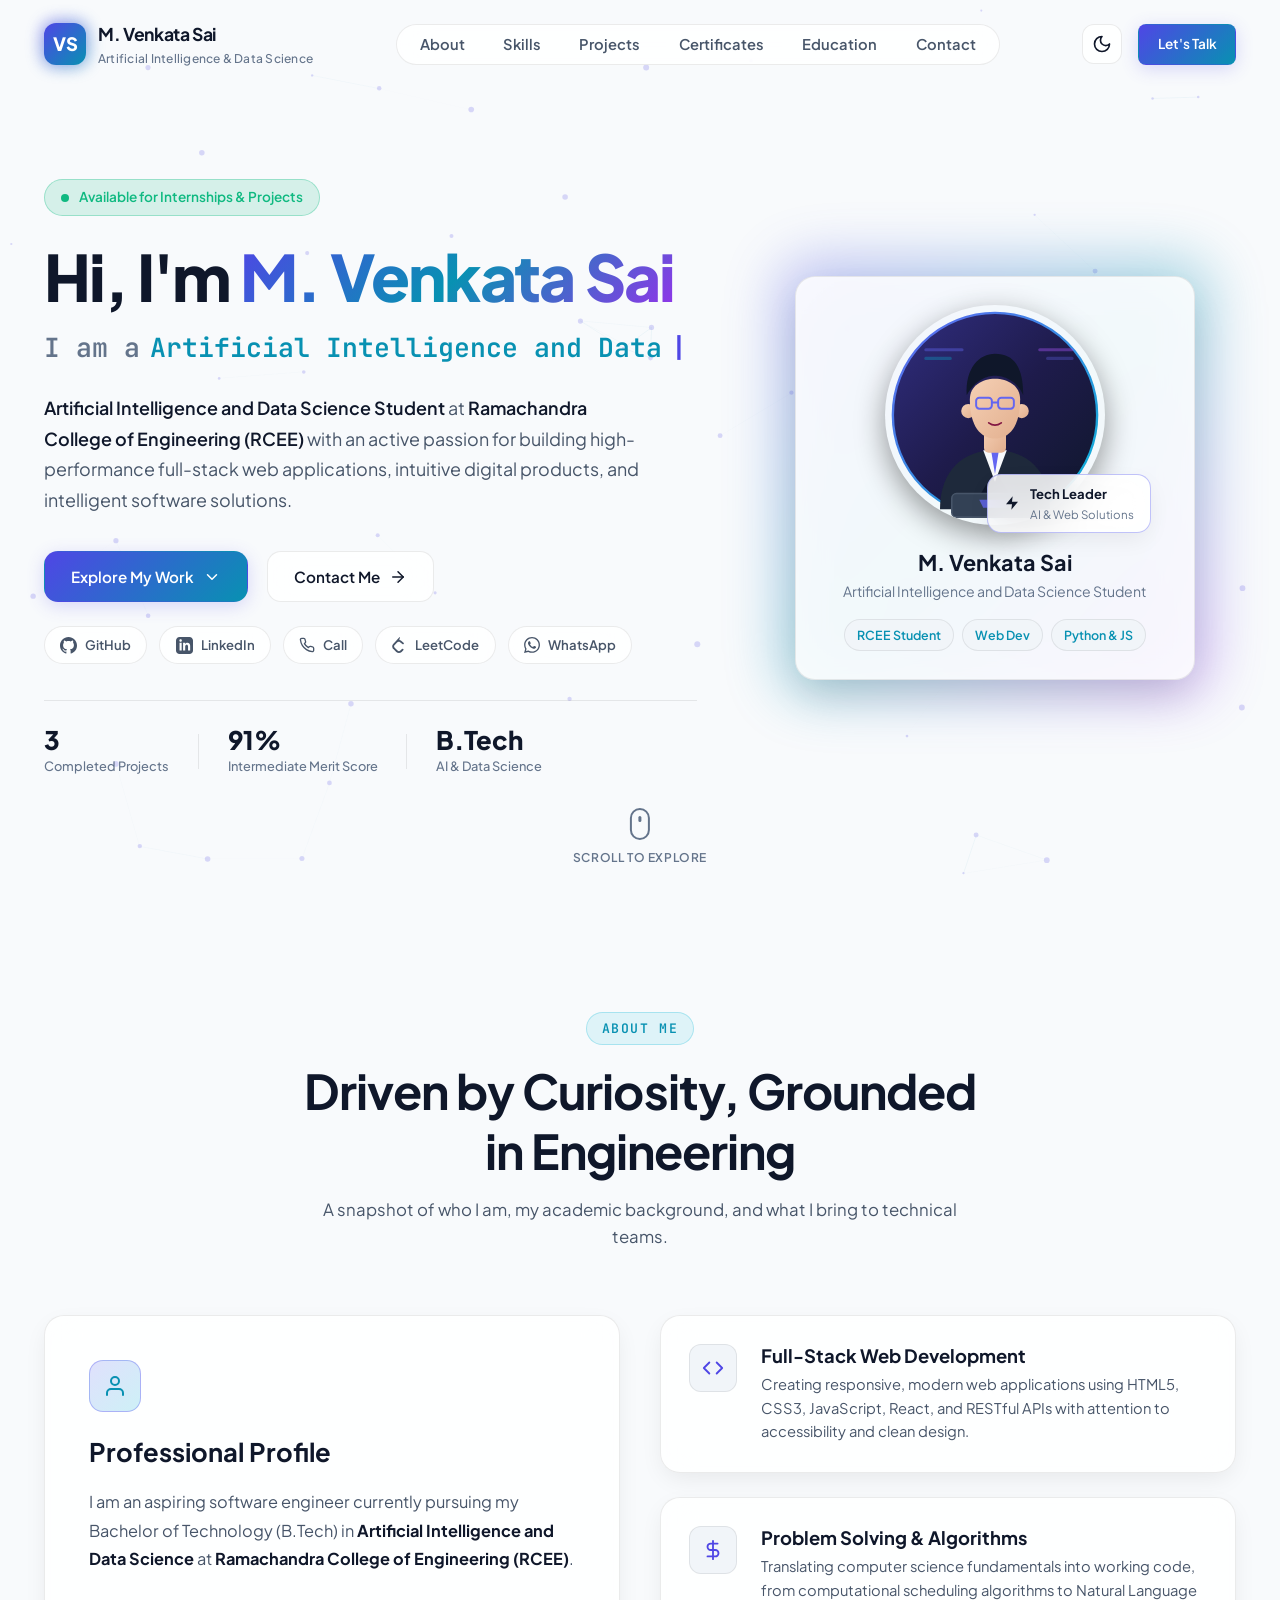
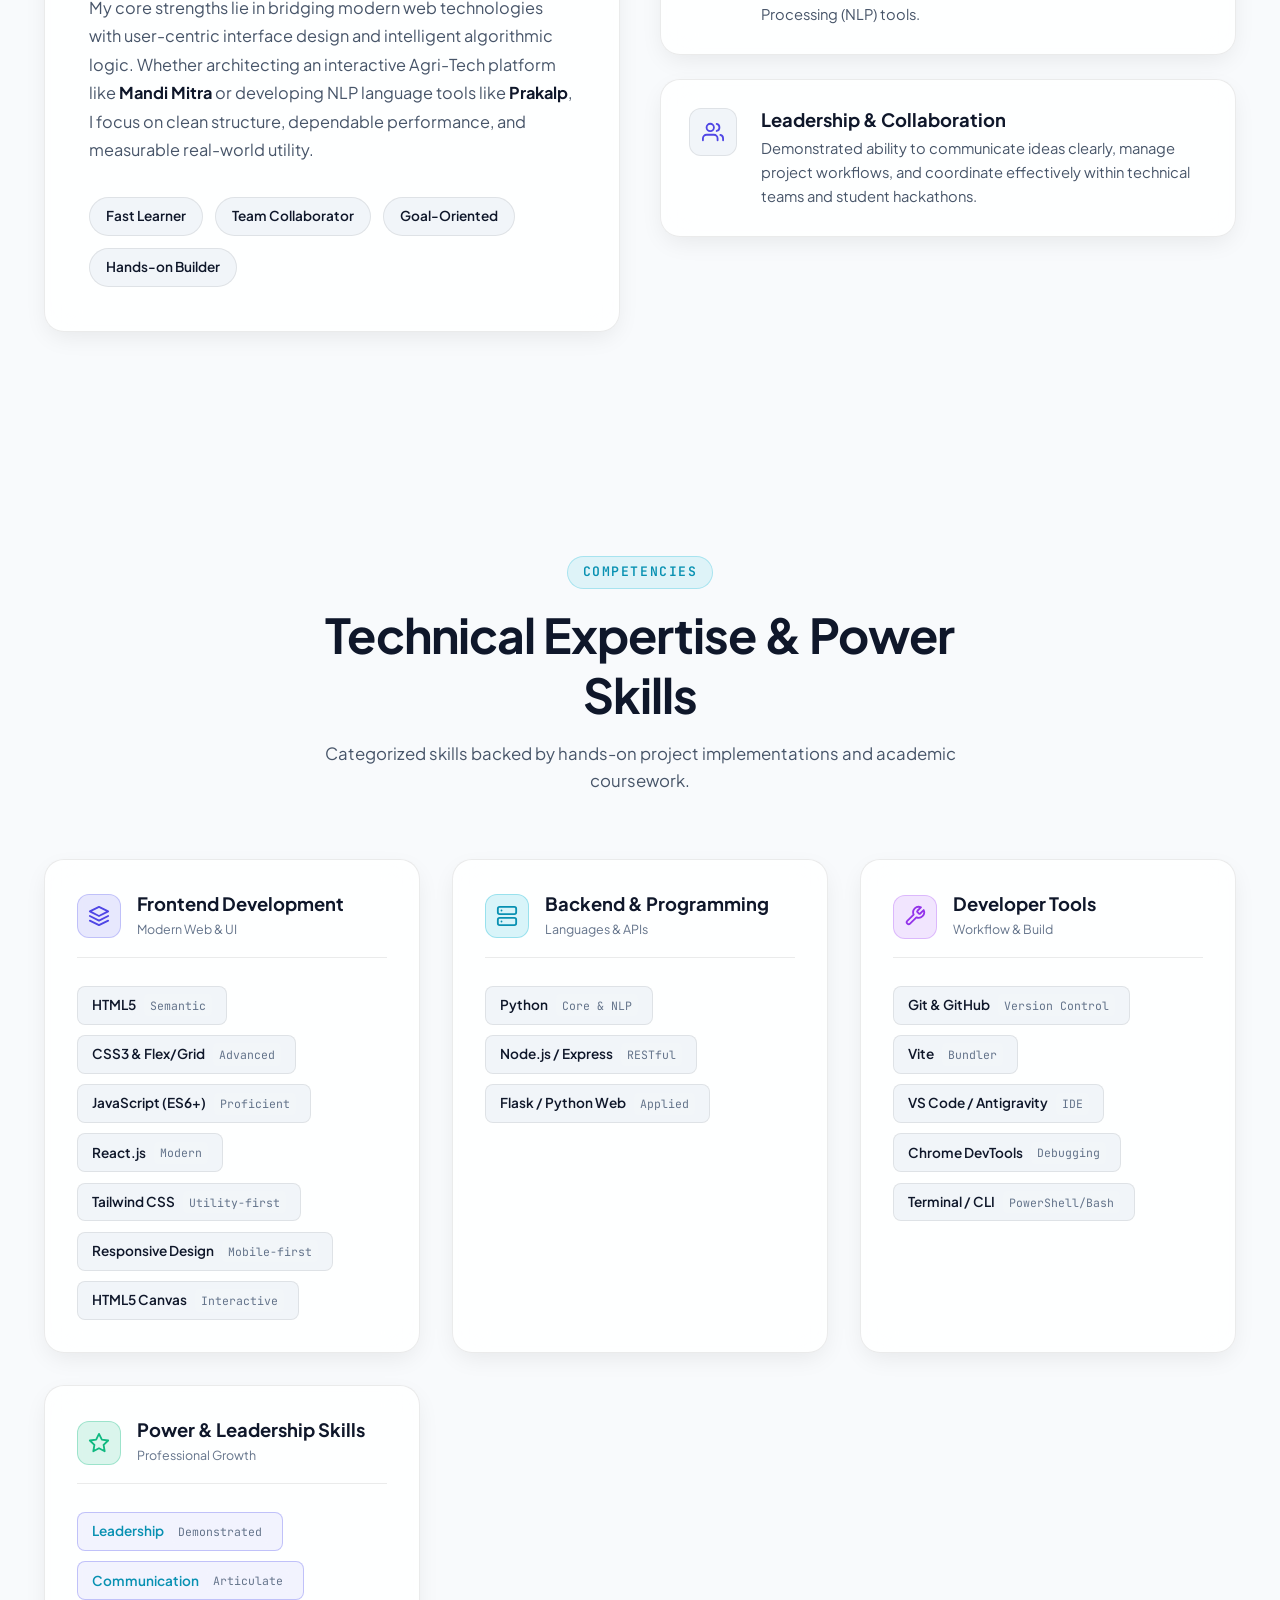
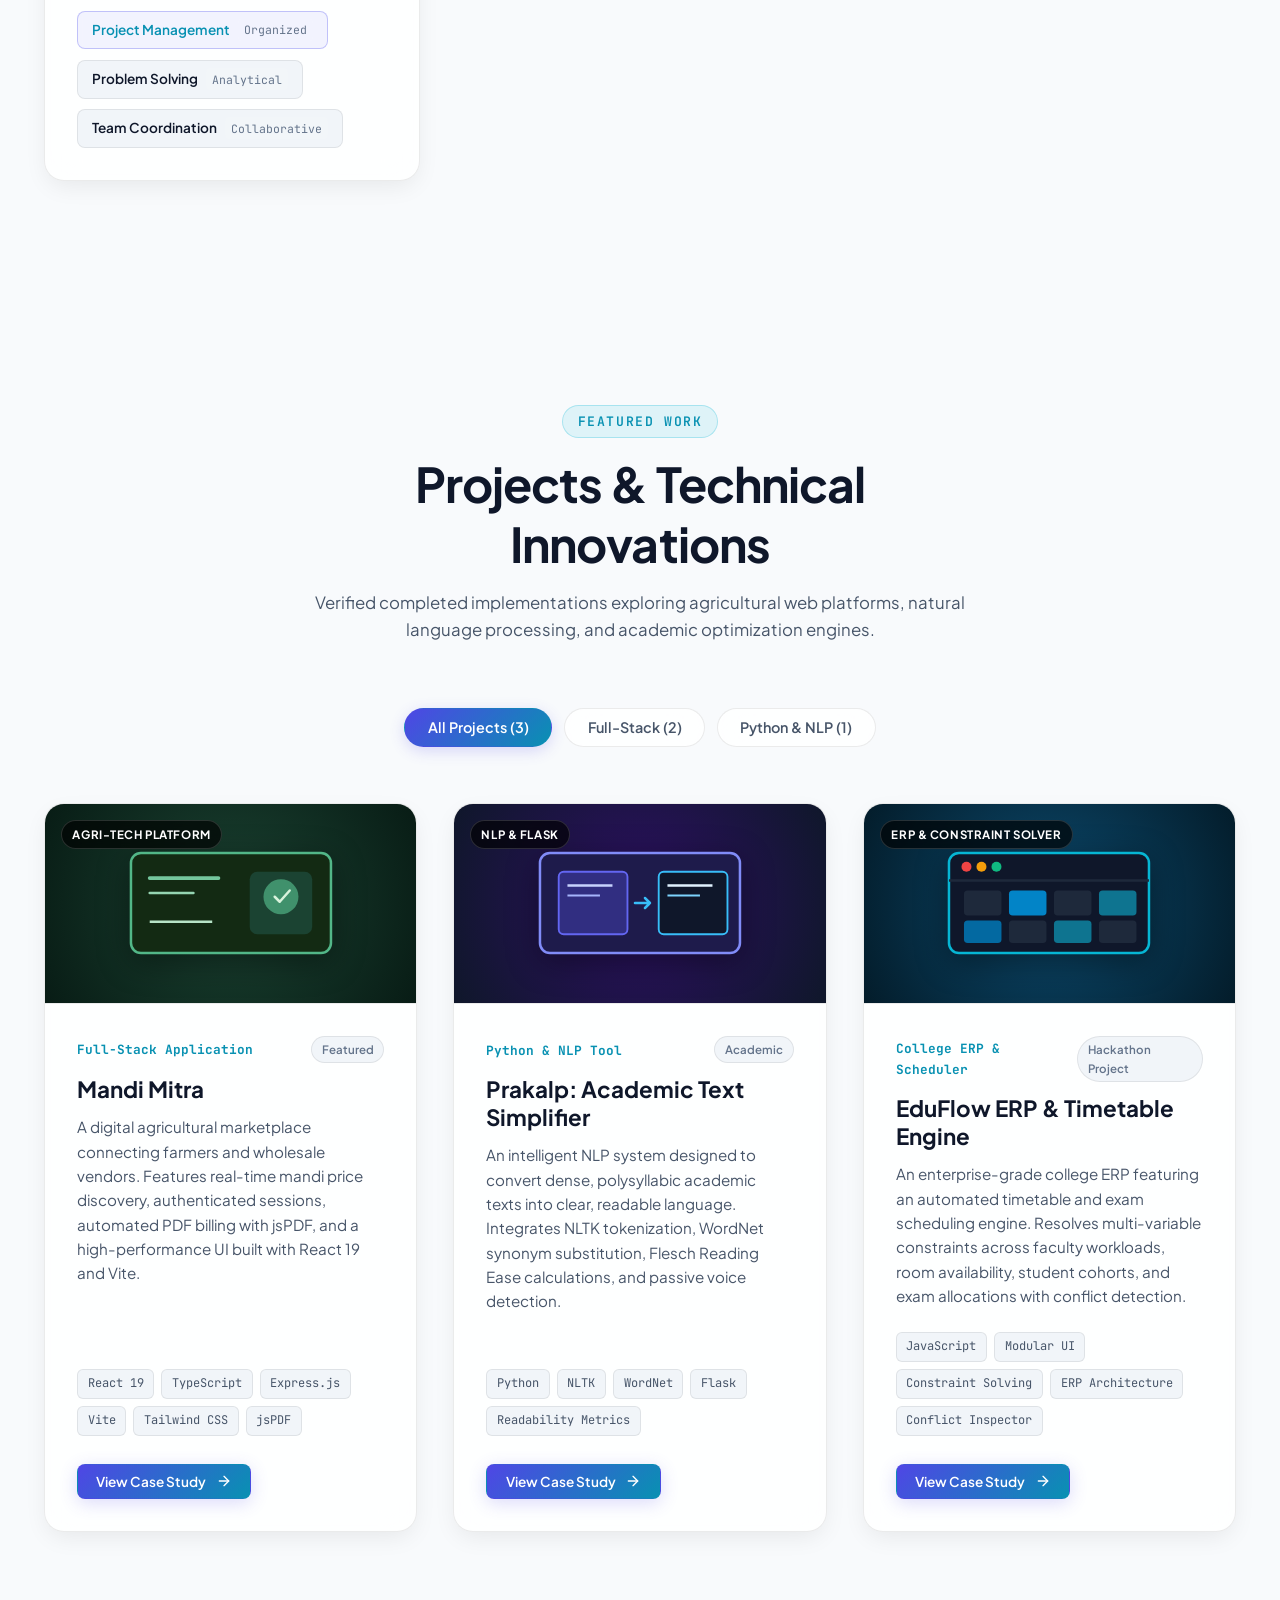
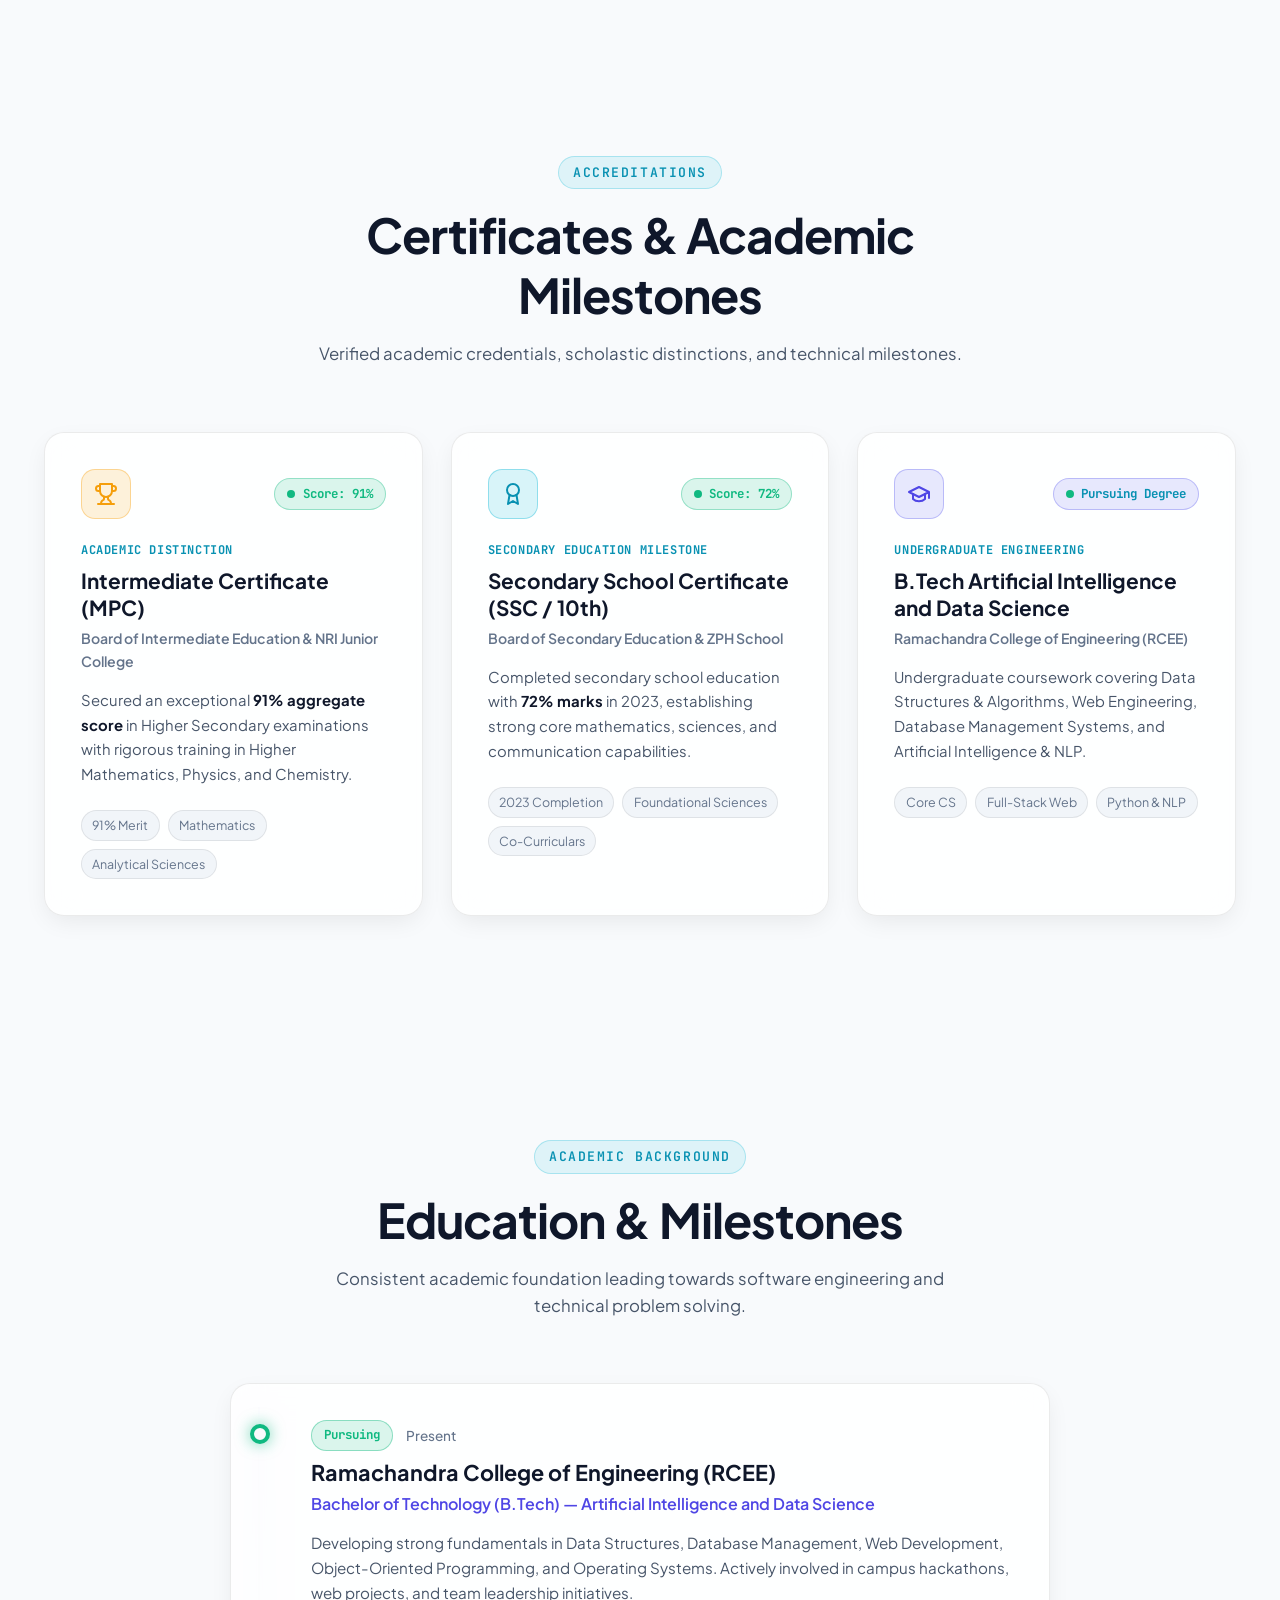
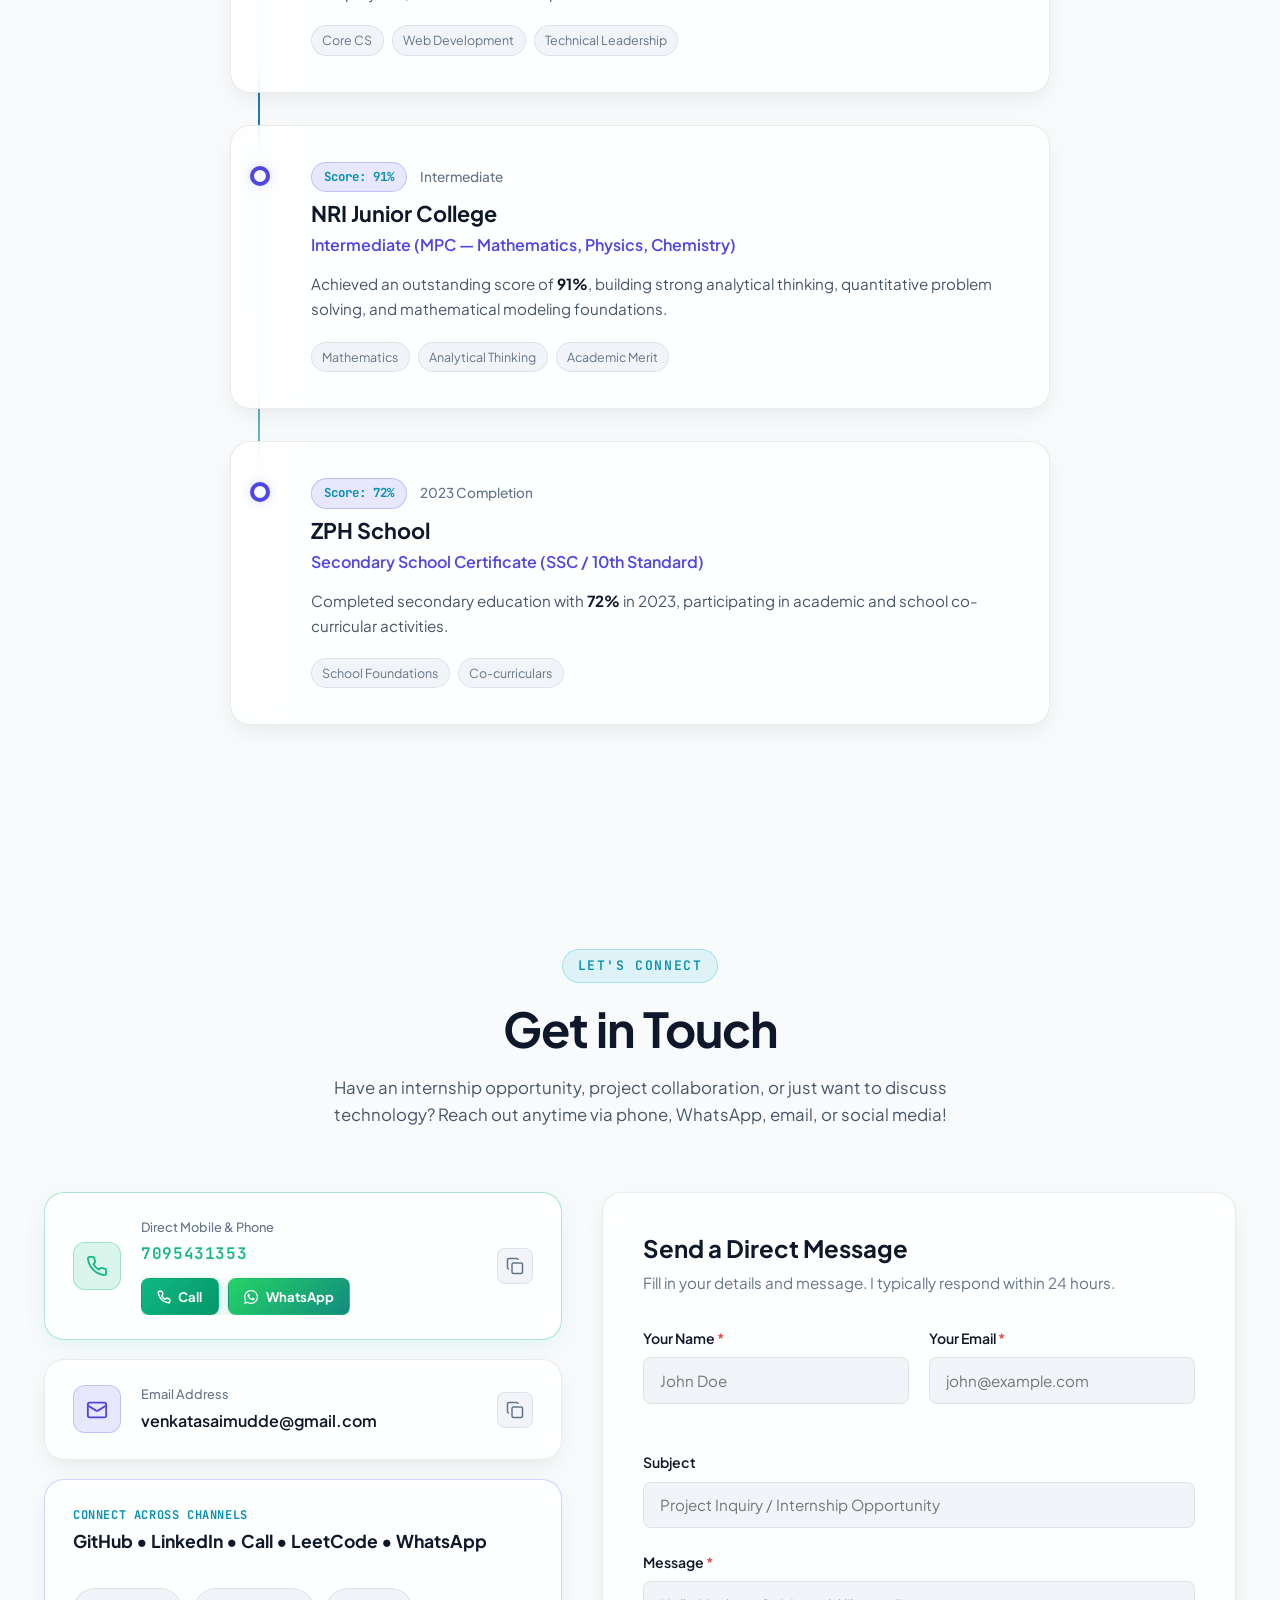
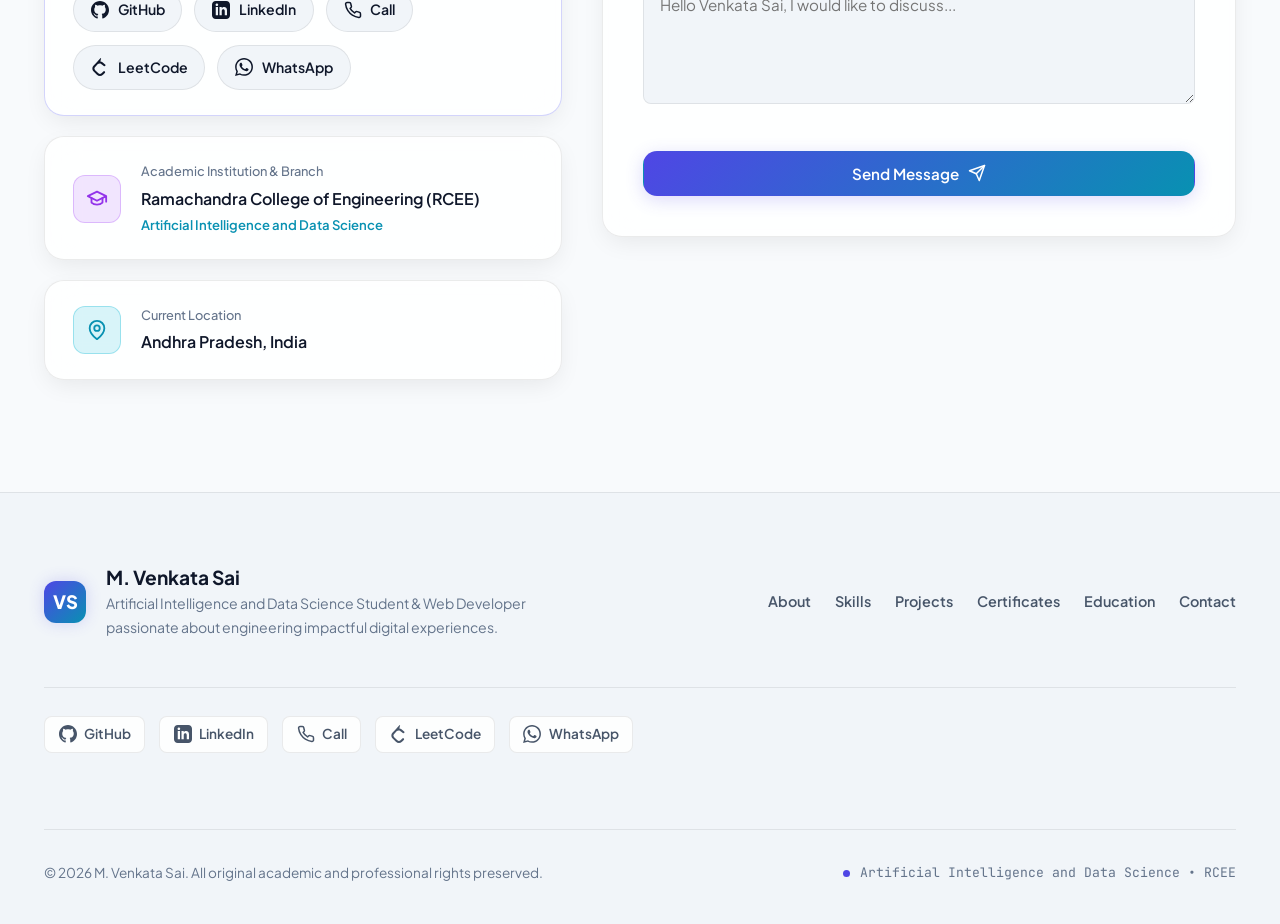
==== index.html @ d2388e22 "fix: remove all emoji/symbol prefixes from trait pills and enforce 100% clean characters across code" ====
<!DOCTYPE html>
<html lang="en" data-theme="dark">

<head>
  <meta charset="UTF-8">
  <meta name="viewport" content="width=device-width, initial-scale=1.0">
  <title>M. Venkata Sai | Artificial Intelligence and Data Science Student & Developer</title>
  <meta name="description"
    content="Personal portfolio of M. Venkata Sai | Artificial Intelligence and Data Science Student at Ramachandra College of Engineering (RCEE), Web Developer, and Technical Leader specialized in building high-impact web applications, NLP tools, and responsive digital platforms.">
  <meta name="author" content="M. Venkata Sai">
  <meta name="keywords"
    content="M Venkata Sai, Venkata Sai Mudde, Portfolio, Artificial Intelligence and Data Science, Ramachandra College of Engineering, RCEE, React, Python, JavaScript, UI/UX, Mandi Mitra, Prakalp, EduFlow">

  <!-- Open Graph / Meta Cards -->
  <meta property="og:type" content="website">
  <meta property="og:title" content="M. Venkata Sai | Artificial Intelligence and Data Science Student & Developer">
  <meta property="og:description"
    content="Official portfolio of M. Venkata Sai featuring production-grade web applications, academic NLP tools, and full-stack projects.">
  <meta property="og:image"
    content="data:image/svg+xml,<svg xmlns='http://www.w3.org/2000/svg' viewBox='0 0 100 100'><rect width='100' height='100' rx='20' fill='%236366f1'/><text x='50%' y='62%' font-size='52' font-weight='800' fill='white' text-anchor='middle' font-family='sans-serif'>VS</text></svg>">

  <!-- Favicon SVG -->
  <link rel="icon" type="image/svg+xml"
    href="data:image/svg+xml,<svg xmlns='http://www.w3.org/2000/svg' viewBox='0 0 100 100'><rect width='100' height='100' rx='20' fill='%236366f1'/><text x='50%' y='62%' font-size='52' font-weight='800' fill='white' text-anchor='middle' font-family='sans-serif'>VS</text></svg>">

  <!-- Google Fonts: Plus Jakarta Sans & JetBrains Mono -->
  <link rel="preconnect" href="https://fonts.googleapis.com">
  <link rel="preconnect" href="https://fonts.gstatic.com" crossorigin>
  <link
    href="https://fonts.googleapis.com/css2?family=JetBrains+Mono:wght@400;500;600&family=Plus+Jakarta+Sans:wght@300;400;500;600;700;800&display=swap"
    rel="stylesheet">

  <link rel="stylesheet" href="styles.css">
</head>

<body>
  <!-- Ambient Particle Canvas for Hero & Background -->
  <canvas id="ambient-canvas" class="ambient-canvas" aria-hidden="true"></canvas>

  <!-- Navigation Bar -->
  <header class="site-header" id="header">
    <nav class="nav-container" aria-label="Main Navigation">
      <a href="#hero" class="brand-logo" aria-label="Venkata Sai Portfolio Home">
        <div class="logo-mark">
          <span class="logo-letters">VS</span>
          <span class="logo-glow" aria-hidden="true"></span>
        </div>
        <div class="brand-text">
          <span class="brand-name">M. Venkata Sai</span>
          <span class="brand-tag">Artificial Intelligence & Data Science</span>
        </div>
      </a>

      <!-- Desktop Navigation Links -->
      <ul class="nav-links" id="nav-links">
        <li><a href="#about" class="nav-link">About</a></li>
        <li><a href="#skills" class="nav-link">Skills</a></li>
        <li><a href="#projects" class="nav-link">Projects</a></li>
        <li><a href="#certificates" class="nav-link">Certificates</a></li>
        <li><a href="#education" class="nav-link">Education</a></li>
        <li><a href="#contact" class="nav-link">Contact</a></li>
      </ul>

      <!-- Nav Actions (Theme Toggle & CTA) -->
      <div class="nav-actions">
        <button id="theme-toggle-btn" class="theme-toggle-btn" aria-label="Toggle dark/light theme"
          title="Switch theme">
          <svg class="sun-icon" xmlns="http://www.w3.org/2000/svg" width="20" height="20" viewBox="0 0 24 24"
            fill="none" stroke="currentColor" stroke-width="2" stroke-linecap="round" stroke-linejoin="round">
            <circle cx="12" cy="12" r="4" />
            <path d="M12 2v2" />
            <path d="M12 20v2" />
            <path d="m4.93 4.93 1.41 1.41" />
            <path d="m17.66 17.66 1.41 1.41" />
            <path d="M2 12h2" />
            <path d="M20 12h2" />
            <path d="m6.34 17.66-1.41 1.41" />
            <path d="m19.07 4.93-1.41 1.41" />
          </svg>
          <svg class="moon-icon" xmlns="http://www.w3.org/2000/svg" width="20" height="20" viewBox="0 0 24 24"
            fill="none" stroke="currentColor" stroke-width="2" stroke-linecap="round" stroke-linejoin="round">
            <path d="M12 3a6 6 0 0 0 9 9 9 9 0 1 1-9-9Z" />
          </svg>
        </button>

        <a href="#contact" class="btn btn-primary btn-sm nav-cta">Let's Talk</a>

        <!-- Mobile Hamburger Button -->
        <button id="mobile-menu-btn" class="mobile-menu-btn" aria-label="Toggle navigation menu" aria-expanded="false"
          aria-controls="nav-links">
          <span class="hamburger-bar"></span>
          <span class="hamburger-bar"></span>
          <span class="hamburger-bar"></span>
        </button>
      </div>
    </nav>
  </header>

  <main id="main-content">
    <!-- HERO SECTION -->
    <section id="hero" class="hero-section">
      <div class="container hero-container">
        <div class="hero-content">
          <div class="status-badge">
            <span class="status-dot"></span>
            <span>Available for Internships & Projects</span>
          </div>

          <h1 class="hero-title">
            Hi, I'm <span class="gradient-text">M. Venkata Sai</span>
          </h1>

          <div class="typewriter-wrapper">
            <span class="typewriter-prefix">I am a</span>
            <span id="typewriter-text" class="typewriter-text"></span>
            <span class="typewriter-cursor">|</span>
          </div>

          <p class="hero-subtitle">
            <strong>Artificial Intelligence and Data Science Student</strong> at <strong>Ramachandra College of
              Engineering (RCEE)</strong> with an active passion for
            building high-performance full-stack web applications, intuitive digital products, and intelligent software
            solutions.
          </p>

          <div class="hero-cta-group">
            <a href="#projects" class="btn btn-primary">
              <span>Explore My Work</span>
              <svg xmlns="http://www.w3.org/2000/svg" width="18" height="18" viewBox="0 0 24 24" fill="none"
                stroke="currentColor" stroke-width="2" stroke-linecap="round" stroke-linejoin="round">
                <path d="m6 9 6 6 6-6" />
              </svg>
            </a>
            <a href="#contact" class="btn btn-secondary">
              <span>Contact Me</span>
              <svg xmlns="http://www.w3.org/2000/svg" width="18" height="18" viewBox="0 0 24 24" fill="none"
                stroke="currentColor" stroke-width="2" stroke-linecap="round" stroke-linejoin="round">
                <path d="M5 12h14" />
                <path d="m12 5 7 7-7 7" />
              </svg>
            </a>
          </div>

          <!-- Hero Social Quick Access Links (Side-by-Side in Exact Sequence) -->
          <div class="hero-social-bar">
            <!-- 1. GitHub -->
            <a href="https://github.com/venkatasaimudde-cloud" target="_blank" rel="noopener noreferrer"
              class="hero-social-link github-pill" title="Visit GitHub Profile">
              <svg xmlns="http://www.w3.org/2000/svg" width="17" height="17" viewBox="0 0 24 24" fill="currentColor">
                <path
                  d="M12 0c-6.626 0-12 5.373-12 12 0 5.302 3.438 9.8 8.207 11.387.599.111.793-.261.793-.577v-2.234c-3.338.726-4.033-1.416-4.033-1.416-.546-1.387-1.333-1.756-1.333-1.756-1.089-.745.083-.729.083-.729 1.205.084 1.839 1.237 1.839 1.237 1.07 1.834 2.807 1.304 3.492.997.107-.775.418-1.305.762-1.604-2.665-.305-5.467-1.334-5.467-5.931 0-1.311.469-2.381 1.236-3.221-.124-.303-.535-1.524.117-3.176 0 0 1.008-.322 3.301 1.23.957-.266 1.983-.399 3.003-.404 1.02.005 2.047.138 3.006.404 2.291-1.552 3.297-1.23 3.297-1.23.653 1.653.242 2.874.118 3.176.77.84 1.235 1.911 1.235 3.221 0 4.609-2.807 5.624-5.479 5.921.43.372.823 1.102.823 2.222v3.293c0 .319.192.694.801.576 4.765-1.589 8.199-6.086 8.199-11.386 0-6.627-5.373-12-12-12z" />
              </svg>
              <span>GitHub</span>
            </a>
            <!-- 2. LinkedIn -->
            <a href="https://www.linkedin.com/in/venkata-sai-418494373/?isSelfProfile=true" target="_blank"
              rel="noopener noreferrer" class="hero-social-link linkedin-pill" title="Connect on LinkedIn">
              <svg xmlns="http://www.w3.org/2000/svg" width="17" height="17" viewBox="0 0 24 24" fill="currentColor">
                <path
                  d="M19 0h-14c-2.761 0-5 2.239-5 5v14c0 2.761 2.239 5 5 5h14c2.762 0 5-2.239 5-5v-14c0-2.761-2.238-5-5-5zm-11 19h-3v-11h3v11zm-1.5-12.268c-.966 0-1.75-.79-1.75-1.764s.784-1.764 1.75-1.764 1.75.79 1.75 1.764-.783 1.764-1.75 1.764zm13.5 12.268h-3v-5.604c0-3.368-4-3.113-4 0v5.604h-3v-11h3v1.765c1.396-2.586 7-2.777 7 2.476v6.759z" />
              </svg>
              <span>LinkedIn</span>
            </a>
            <!-- 3. Call -->
            <a href="tel:7095431353" class="hero-social-link call-pill" title="Call directly: 7095431353">
              <svg xmlns="http://www.w3.org/2000/svg" width="16" height="16" viewBox="0 0 24 24" fill="none"
                stroke="currentColor" stroke-width="2" stroke-linecap="round" stroke-linejoin="round">
                <path
                  d="M22 16.92v3a2 2 0 0 1-2.18 2 19.79 19.79 0 0 1-8.63-3.07 19.5 19.5 0 0 1-6-6 19.79 19.79 0 0 1-3.07-8.67A2 2 0 0 1 4.11 2h3a2 2 0 0 1 2 1.72 12.84 12.84 0 0 0 .7 2.81 2 2 0 0 1-.45 2.11L8.09 9.91a16 16 0 0 0 6 6l1.27-1.27a2 2 0 0 1 2.11-.45 12.84 12.84 0 0 0 2.81.7A2 2 0 0 1 22 16.92z" />
              </svg>
              <span>Call</span>
            </a>
            <!-- 4. LeetCode -->
            <a href="https://leetcode.com/u/Venkata_Sai_Mudde/" target="_blank" rel="noopener noreferrer"
              class="hero-social-link leetcode-pill" title="Visit LeetCode Profile">
              <svg xmlns="http://www.w3.org/2000/svg" width="16" height="16" viewBox="0 0 24 24" fill="currentColor">
                <path
                  d="M13.483 0a1.374 1.374 0 0 0-.961.438L7.116 6.226l-3.854 4.126a5.266 5.266 0 0 0-1.209 2.104 5.35 5.35 0 0 0-.125.513 5.527 5.527 0 0 0 .062 2.362 5.83 5.83 0 0 0 .349 1.017 5.938 5.938 0 0 0 1.271 1.818l4.277 4.193.039.038c2.248 2.165 5.852 2.133 8.063-.074l2.396-2.392c.54-.54.54-1.414.003-1.955a1.378 1.378 0 0 0-1.951-.003l-2.396 2.392a3.021 3.021 0 0 1-4.205.038l-.02-.019-4.276-4.193c-.652-.64-.972-1.469-.948-2.263a2.68 2.68 0 0 1 .066-.523 2.545 2.545 0 0 1 .619-1.164L9.13 8.114c1.058-1.134 3.204-1.27 4.43-.278l3.501 2.831c.593.48 1.461.387 1.94-.207a1.384 1.384 0 0 0-.207-1.943l-3.5-2.831c-.8-.647-1.705-1.072-2.799-1.132z" />
              </svg>
              <span>LeetCode</span>
            </a>
            <!-- 5. WhatsApp -->
            <a href="https://wa.me/917095431353" target="_blank" rel="noopener noreferrer"
              class="hero-social-link whatsapp-pill" title="Chat on WhatsApp">
              <svg xmlns="http://www.w3.org/2000/svg" width="16" height="16" viewBox="0 0 24 24" fill="currentColor">
                <path
                  d="M.057 24l1.687-6.163c-1.041-1.804-1.588-3.849-1.587-5.946.003-6.556 5.338-11.891 11.893-11.891 3.181.001 6.167 1.24 8.413 3.488 2.245 2.248 3.481 5.236 3.48 8.414-.003 6.557-5.338 11.892-11.893 11.892-1.99-.001-3.951-.5-5.688-1.448l-6.305 1.654zm6.597-3.807c1.676.995 3.276 1.591 5.392 1.592 5.448 0 9.886-4.434 9.889-9.885.002-5.462-4.415-9.89-9.881-9.892-5.452 0-9.887 4.434-9.889 9.884-.001 2.225.651 3.891 1.746 5.634l-.999 3.648 3.742-.981zm11.387-5.464c-.074-.124-.272-.198-.57-.347-.297-.149-1.758-.868-2.031-.967-.272-.099-.47-.149-.669.149-.198.297-.768.967-.941 1.165-.173.198-.347.223-.644.074-.297-.149-1.255-.462-2.39-1.475-.883-.788-1.48-1.761-1.653-2.059-.173-.297-.018-.458.13-.606.134-.133.297-.347.446-.521.151-.172.2-.296.3-.495.099-.198.05-.372-.025-.521-.075-.148-.669-1.611-.916-2.206-.242-.579-.487-.501-.669-.51l-.57-.01c-.198 0-.52.074-.792.372s-1.04 1.016-1.04 2.479 1.065 2.876 1.213 3.074c.149.198 2.095 3.2 5.076 4.487.709.306 1.263.489 1.694.626.712.226 1.36.194 1.872.118.571-.085 1.758-.719 2.006-1.413.248-.695.248-1.29.173-1.414z" />
              </svg>
              <span>WhatsApp</span>
            </a>
          </div>

          <!-- Quick Stat Highlights -->
          <div class="hero-highlights">
            <div class="highlight-item">
              <span class="highlight-number">3</span>
              <span class="highlight-label">Completed Projects</span>
            </div>
            <div class="highlight-divider"></div>
            <div class="highlight-item">
              <span class="highlight-number">91%</span>
              <span class="highlight-label">Intermediate Merit Score</span>
            </div>
            <div class="highlight-divider"></div>
            <div class="highlight-item">
              <span class="highlight-number">B.Tech</span>
              <span class="highlight-label">AI & Data Science</span>
            </div>
          </div>
        </div>

        <!-- Hero Visual Profile Card -->
        <div class="hero-visual">
          <div class="profile-card-wrapper">
            <div class="profile-card-glow" aria-hidden="true"></div>
            <div class="profile-card">
              <div class="profile-image-container">
                <!-- High-fidelity Developer Avatar Illustration -->
                <div class="avatar-box">
                  <svg class="avatar-svg" viewBox="0 0 280 280" fill="none" xmlns="http://www.w3.org/2000/svg"
                    role="img" aria-label="Venkata Sai Developer Profile Visual">
                    <defs>
                      <linearGradient id="bgGrad" x1="0%" y1="0%" x2="100%" y2="100%">
                        <stop offset="0%" stop-color="#312e81" />
                        <stop offset="50%" stop-color="#1e1b4b" />
                        <stop offset="100%" stop-color="#0f172a" />
                      </linearGradient>
                      <linearGradient id="skinGrad" x1="0%" y1="0%" x2="100%" y2="100%">
                        <stop offset="0%" stop-color="#f5d0b5" />
                        <stop offset="100%" stop-color="#e2af8e" />
                      </linearGradient>
                      <linearGradient id="accentGrad" x1="0%" y1="0%" x2="100%" y2="100%">
                        <stop offset="0%" stop-color="#6366f1" />
                        <stop offset="100%" stop-color="#06b6d4" />
                      </linearGradient>
                    </defs>
                    <!-- Background Circle -->
                    <circle cx="140" cy="140" r="130" fill="url(#bgGrad)" stroke="url(#accentGrad)" stroke-width="3" />
                    <!-- Ambient Code Lines Background -->
                    <rect x="50" y="55" width="50" height="4" rx="2" fill="#6366f1" opacity="0.4" />
                    <rect x="50" y="66" width="35" height="4" rx="2" fill="#06b6d4" opacity="0.3" />
                    <rect x="195" y="55" width="45" height="4" rx="2" fill="#a855f7" opacity="0.4" />
                    <rect x="205" y="66" width="35" height="4" rx="2" fill="#6366f1" opacity="0.3" />
                    <!-- Stylized Developer Silhouette -->
                    <!-- Body / Blazer -->
                    <path d="M70 260 C70 210 100 185 140 185 C180 185 210 210 210 260 Z" fill="#1e293b" />
                    <path d="M110 260 L140 210 L170 260 Z" fill="#0f172a" />
                    <!-- Inner Shirt & Collar -->
                    <polygon points="125,185 155,185 140,225" fill="#f8fafc" />
                    <polygon points="135,185 145,185 140,215" fill="#6366f1" />
                    <!-- Neck -->
                    <rect x="126" y="150" width="28" height="38" rx="6" fill="url(#skinGrad)" />
                    <!-- Head & Ears -->
                    <circle cx="106" cy="135" r="9" fill="url(#skinGrad)" />
                    <circle cx="174" cy="135" r="9" fill="url(#skinGrad)" />
                    <path d="M108 120 C108 85 172 85 172 120 C172 155 158 170 140 170 C122 170 108 155 108 120 Z"
                      fill="url(#skinGrad)" />
                    <!-- Hair -->
                    <path
                      d="M104 115 C102 80 120 62 140 62 C165 62 176 80 176 115 C168 95 150 90 140 90 C130 90 115 95 104 115 Z"
                      fill="#0f172a" />
                    <!-- Modern Eyeglasses -->
                    <rect x="116" y="118" width="20" height="14" rx="4" fill="none" stroke="#6366f1"
                      stroke-width="2.5" />
                    <rect x="144" y="118" width="20" height="14" rx="4" fill="none" stroke="#6366f1"
                      stroke-width="2.5" />
                    <line x1="136" y1="124" x2="144" y2="124" stroke="#6366f1" stroke-width="2.5" />
                    <!-- Friendly Smile -->
                    <path d="M132 150 Q140 156 148 150" fill="none" stroke="#831843" stroke-width="2.2"
                      stroke-linecap="round" />
                    <!-- Laptop in Foreground -->
                    <rect x="85" y="240" width="110" height="30" rx="6" fill="#334155" stroke="#475569"
                      stroke-width="2" />
                    <polygon points="120,248 160,248 155,258 125,258" fill="#6366f1" opacity="0.8" />
                  </svg>
                </div>
                <div class="profile-badge-floating">
                  <span class="badge-icon">
                    <svg xmlns="http://www.w3.org/2000/svg" width="16" height="16" viewBox="0 0 24 24" fill="currentColor">
                      <path d="M13 2L3 14h9l-1 8 10-12h-9l1-8z" />
                    </svg>
                  </span>
                  <div class="badge-content">
                    <span class="badge-title">Tech Leader</span>
                    <span class="badge-sub">AI &amp; Web Solutions</span>
                  </div>
                </div>
              </div>

              <!-- Profile Details Footer Inside Card -->
              <div class="profile-card-details">
                <div class="profile-card-header">
                  <h3 class="profile-name">M. Venkata Sai</h3>
                  <span class="profile-role">Artificial Intelligence and Data Science Student</span>
                </div>
                <div class="profile-meta-tags">
                  <span class="meta-tag">RCEE Student</span>
                  <span class="meta-tag">Web Dev</span>
                  <span class="meta-tag">Python & JS</span>
                </div>
              </div>
            </div>
          </div>
        </div>
      </div>

      <!-- Scroll Indicator -->
      <a href="#about" class="scroll-indicator" aria-label="Scroll to About section">
        <span class="mouse-icon">
          <span class="mouse-wheel"></span>
        </span>
        <span class="scroll-text">Scroll to explore</span>
      </a>
    </section>

    <!-- ABOUT SECTION -->
    <section id="about" class="section about-section">
      <div class="container">
        <div class="section-header">
          <div class="section-tag">About Me</div>
          <h2 class="section-title">Driven by Curiosity, Grounded in Engineering</h2>
          <p class="section-subtitle">A snapshot of who I am, my academic background, and what I bring to technical
            teams.</p>
        </div>

        <div class="about-grid">
          <div class="about-card story-card glass-panel">
            <div class="card-icon-bubble">
              <svg xmlns="http://www.w3.org/2000/svg" width="24" height="24" viewBox="0 0 24 24" fill="none"
                stroke="currentColor" stroke-width="2" stroke-linecap="round" stroke-linejoin="round">
                <path d="M20 21v-2a4 4 0 0 0-4-4H8a4 4 0 0 0-4 4v2" />
                <circle cx="12" cy="7" r="4" />
              </svg>
            </div>
            <h3 class="card-heading">Professional Profile</h3>
            <p class="card-text">
              I am an aspiring software engineer currently pursuing my Bachelor of Technology (B.Tech) in
              <strong>Artificial Intelligence and Data Science</strong> at <strong>Ramachandra College of Engineering
                (RCEE)</strong>.
            </p>
            <p class="card-text">
              My core strengths lie in bridging modern web technologies with user-centric interface design
              and
              intelligent algorithmic logic. Whether architecting an interactive Agri-Tech platform like
              <strong>Mandi Mitra</strong> or developing NLP language tools like <strong>Prakalp</strong>, I focus on
              clean structure, dependable performance, and measurable real-world utility.
            </p>
            <div class="key-traits">
              <span class="trait-pill">Fast Learner</span>
              <span class="trait-pill">Team Collaborator</span>
              <span class="trait-pill">Goal-Oriented</span>
              <span class="trait-pill">Hands-on Builder</span>
            </div>
          </div>

          <div class="about-pillars">
            <div class="pillar-card glass-panel">
              <div class="pillar-icon">
                <svg xmlns="http://www.w3.org/2000/svg" width="22" height="22" viewBox="0 0 24 24" fill="none"
                  stroke="currentColor" stroke-width="2" stroke-linecap="round" stroke-linejoin="round">
                  <polyline points="16 18 22 12 16 6" />
                  <polyline points="8 6 2 12 8 18" />
                </svg>
              </div>
              <div class="pillar-content">
                <h4>Full-Stack Web Development</h4>
                <p>Creating responsive, modern web applications using HTML5, CSS3, JavaScript, React, and RESTful
                  APIs with attention to accessibility and clean design.</p>
              </div>
            </div>

            <div class="pillar-card glass-panel">
              <div class="pillar-icon">
                <svg xmlns="http://www.w3.org/2000/svg" width="22" height="22" viewBox="0 0 24 24" fill="none"
                  stroke="currentColor" stroke-width="2" stroke-linecap="round" stroke-linejoin="round">
                  <path d="M12 2v20M17 5H9.5a3.5 3.5 0 0 0 0 7h5a3.5 3.5 0 0 1 0 7H6" />
                </svg>
              </div>
              <div class="pillar-content">
                <h4>Problem Solving & Algorithms</h4>
                <p>Translating computer science fundamentals into working code, from computational scheduling algorithms
                  to Natural
                  Language Processing (NLP) tools.</p>
              </div>
            </div>

            <div class="pillar-card glass-panel">
              <div class="pillar-icon">
                <svg xmlns="http://www.w3.org/2000/svg" width="22" height="22" viewBox="0 0 24 24" fill="none"
                  stroke="currentColor" stroke-width="2" stroke-linecap="round" stroke-linejoin="round">
                  <path d="M17 21v-2a4 4 0 0 0-4-4H5a4 4 0 0 0-4 4v2" />
                  <circle cx="9" cy="7" r="4" />
                  <path d="M23 21v-2a4 4 0 0 0-3-3.87" />
                  <path d="M16 3.13a4 4 0 0 1 0 7.75" />
                </svg>
              </div>
              <div class="pillar-content">
                <h4>Leadership & Collaboration</h4>
                <p>Demonstrated ability to communicate ideas clearly, manage project workflows, and coordinate
                  effectively
                  within technical teams and student hackathons.</p>
              </div>
            </div>
          </div>
        </div>
      </div>
    </section>

    <!-- SKILLS SECTION -->
    <section id="skills" class="section skills-section">
      <div class="container">
        <div class="section-header">
          <div class="section-tag">Competencies</div>
          <h2 class="section-title">Technical Expertise & Power Skills</h2>
          <p class="section-subtitle">Categorized skills backed by hands-on project implementations and academic
            coursework.</p>
        </div>

        <div class="skills-categories-grid">
          <!-- Web & Frontend Development -->
          <div class="skill-category-card glass-panel">
            <div class="category-header">
              <div class="category-icon frontend-icon">
                <svg xmlns="http://www.w3.org/2000/svg" width="22" height="22" viewBox="0 0 24 24" fill="none"
                  stroke="currentColor" stroke-width="2" stroke-linecap="round" stroke-linejoin="round">
                  <polygon points="12 2 2 7 12 12 22 7 12 2" />
                  <polyline points="2 17 12 22 22 17" />
                  <polyline points="2 12 12 17 22 12" />
                </svg>
              </div>
              <div class="category-title-group">
                <h3>Frontend Development</h3>
                <span class="category-count">Modern Web & UI</span>
              </div>
            </div>
            <div class="skills-tag-list">
              <div class="skill-pill">
                <span class="skill-name">HTML5</span>
                <span class="skill-level">Semantic</span>
              </div>
              <div class="skill-pill">
                <span class="skill-name">CSS3 & Flex/Grid</span>
                <span class="skill-level">Advanced</span>
              </div>
              <div class="skill-pill">
                <span class="skill-name">JavaScript (ES6+)</span>
                <span class="skill-level">Proficient</span>
              </div>
              <div class="skill-pill">
                <span class="skill-name">React.js</span>
                <span class="skill-level">Modern</span>
              </div>
              <div class="skill-pill">
                <span class="skill-name">Tailwind CSS</span>
                <span class="skill-level">Utility-first</span>
              </div>
              <div class="skill-pill">
                <span class="skill-name">Responsive Design</span>
                <span class="skill-level">Mobile-first</span>
              </div>
              <div class="skill-pill">
                <span class="skill-name">HTML5 Canvas</span>
                <span class="skill-level">Interactive</span>
              </div>
            </div>
          </div>

          <!-- Backend & Programming -->
          <div class="skill-category-card glass-panel">
            <div class="category-header">
              <div class="category-icon backend-icon">
                <svg xmlns="http://www.w3.org/2000/svg" width="22" height="22" viewBox="0 0 24 24" fill="none"
                  stroke="currentColor" stroke-width="2" stroke-linecap="round" stroke-linejoin="round">
                  <rect width="20" height="8" x="2" y="2" rx="2" ry="2" />
                  <rect width="20" height="8" x="2" y="14" rx="2" ry="2" />
                  <line x1="6" x2="6.01" y1="6" y2="6" />
                  <line x1="6" x2="6.01" y1="18" y2="18" />
                </svg>
              </div>
              <div class="category-title-group">
                <h3>Backend & Programming</h3>
                <span class="category-count">Languages & APIs</span>
              </div>
            </div>
            <div class="skills-tag-list">
              <div class="skill-pill">
                <span class="skill-name">Python</span>
                <span class="skill-level">Core & NLP</span>
              </div>
              <div class="skill-pill">
                <span class="skill-name">Node.js / Express</span>
                <span class="skill-level">RESTful</span>
              </div>
              <div class="skill-pill">
                <span class="skill-name">Flask / Python Web</span>
                <span class="skill-level">Applied</span>
              </div>
            </div>
          </div>

          <!-- Tools & Practices -->
          <div class="skill-category-card glass-panel">
            <div class="category-header">
              <div class="category-icon tools-icon">
                <svg xmlns="http://www.w3.org/2000/svg" width="22" height="22" viewBox="0 0 24 24" fill="none"
                  stroke="currentColor" stroke-width="2" stroke-linecap="round" stroke-linejoin="round">
                  <path
                    d="M14.7 6.3a1 1 0 0 0 0 1.4l1.6 1.6a1 1 0 0 0 1.4 0l3.77-3.77a6 6 0 0 1-7.94 7.94l-6.91 6.91a2.12 2.12 0 0 1-3-3l6.91-6.91a6 6 0 0 1 7.94-7.94l-3.76 3.76z" />
                </svg>
              </div>
              <div class="category-title-group">
                <h3>Developer Tools</h3>
                <span class="category-count">Workflow & Build</span>
              </div>
            </div>
            <div class="skills-tag-list">
              <div class="skill-pill">
                <span class="skill-name">Git & GitHub</span>
                <span class="skill-level">Version Control</span>
              </div>
              <div class="skill-pill">
                <span class="skill-name">Vite</span>
                <span class="skill-level">Bundler</span>
              </div>
              <div class="skill-pill">
                <span class="skill-name">VS Code / Antigravity</span>
                <span class="skill-level">IDE</span>
              </div>
              <div class="skill-pill">
                <span class="skill-name">Chrome DevTools</span>
                <span class="skill-level">Debugging</span>
              </div>
              <div class="skill-pill">
                <span class="skill-name">Terminal / CLI</span>
                <span class="skill-level">PowerShell/Bash</span>
              </div>
            </div>
          </div>

          <!-- Soft & Leadership Skills (Original Power Skills) -->
          <div class="skill-category-card glass-panel">
            <div class="category-header">
              <div class="category-icon soft-icon">
                <svg xmlns="http://www.w3.org/2000/svg" width="22" height="22" viewBox="0 0 24 24" fill="none"
                  stroke="currentColor" stroke-width="2" stroke-linecap="round" stroke-linejoin="round">
                  <path
                    d="M12 2l3.09 6.26L22 9.27l-5 4.87 1.18 6.88L12 17.77l-6.18 3.25L7 14.14 2 9.27l6.91-1.01L12 2z" />
                </svg>
              </div>
              <div class="category-title-group">
                <h3>Power & Leadership Skills</h3>
                <span class="category-count">Professional Growth</span>
              </div>
            </div>
            <div class="skills-tag-list">
              <div class="skill-pill highlight-pill">
                <span class="skill-name">Leadership</span>
                <span class="skill-level">Demonstrated</span>
              </div>
              <div class="skill-pill highlight-pill">
                <span class="skill-name">Communication</span>
                <span class="skill-level">Articulate</span>
              </div>
              <div class="skill-pill highlight-pill">
                <span class="skill-name">Project Management</span>
                <span class="skill-level">Organized</span>
              </div>
              <div class="skill-pill">
                <span class="skill-name">Problem Solving</span>
                <span class="skill-level">Analytical</span>
              </div>
              <div class="skill-pill">
                <span class="skill-name">Team Coordination</span>
                <span class="skill-level">Collaborative</span>
              </div>
            </div>
          </div>
        </div>
      </div>
    </section>

    <!-- PROJECTS SECTION -->
    <section id="projects" class="section projects-section">
      <div class="container">
        <div class="section-header">
          <div class="section-tag">Featured Work</div>
          <h2 class="section-title">Projects & Technical Innovations</h2>
          <p class="section-subtitle">Verified completed implementations exploring agricultural web platforms, natural
            language processing, and academic optimization engines.</p>
        </div>

        <!-- Filter Buttons (Updated to completed projects count: 3) -->
        <div class="projects-filter-bar" role="tablist" aria-label="Project category filters">
          <button class="filter-btn active" data-filter="all" role="tab" aria-selected="true">All Projects (3)</button>
          <button class="filter-btn" data-filter="fullstack" role="tab" aria-selected="false">Full-Stack (2)</button>
          <button class="filter-btn" data-filter="nlp" role="tab" aria-selected="false">Python & NLP (1)</button>
        </div>

        <!-- Projects Grid (Preserving only completed and valid projects) -->
        <div class="projects-grid">

          <!-- PROJECT 1: Mandi Mitra -->
          <article class="project-card glass-panel" data-category="fullstack">
            <div class="project-preview-box">
              <div class="project-banner mandimitra-banner">
                <div class="banner-badge">Agri-Tech Platform</div>
                <div class="banner-illustration">
                  <svg viewBox="0 0 200 120" fill="none" xmlns="http://www.w3.org/2000/svg" class="banner-svg">
                    <rect x="20" y="20" width="160" height="80" rx="8" fill="#132a13" stroke="#52b788"
                      stroke-width="2" />
                    <line x1="35" y1="40" x2="90" y2="40" stroke="#74c69d" stroke-width="3" stroke-linecap="round" />
                    <line x1="35" y1="52" x2="70" y2="52" stroke="#95d5b2" stroke-width="2" stroke-linecap="round" />
                    <rect x="115" y="35" width="50" height="50" rx="6" fill="#1b4332" />
                    <circle cx="140" cy="55" r="14" fill="#40916c" />
                    <path d="M135 55 L139 59 L147 50" stroke="#d8f3dc" stroke-width="2" stroke-linecap="round"
                      stroke-linejoin="round" />
                    <line x1="35" y1="75" x2="85" y2="75" stroke="#b7e4c7" stroke-width="2" />
                  </svg>
                </div>
              </div>
            </div>
            <div class="project-content">
              <div class="project-meta">
                <span class="project-type-tag">Full-Stack Application</span>
                <span class="project-status">Featured</span>
              </div>
              <h3 class="project-title">Mandi Mitra</h3>
              <p class="project-desc">
                A digital agricultural marketplace connecting farmers and wholesale vendors. Features real-time mandi
                price discovery, authenticated sessions, automated PDF billing with jsPDF, and a high-performance UI
                built with React 19 and Vite.
              </p>
              <div class="project-tech-stack">
                <span class="tech-pill">React 19</span>
                <span class="tech-pill">TypeScript</span>
                <span class="tech-pill">Express.js</span>
                <span class="tech-pill">Vite</span>
                <span class="tech-pill">Tailwind CSS</span>
                <span class="tech-pill">jsPDF</span>
              </div>
              <div class="project-actions">
                <button class="btn btn-primary btn-sm modal-trigger" data-modal="mandimitra">
                  <span>View Case Study</span>
                  <svg xmlns="http://www.w3.org/2000/svg" width="16" height="16" viewBox="0 0 24 24" fill="none"
                    stroke="currentColor" stroke-width="2" stroke-linecap="round" stroke-linejoin="round">
                    <path d="M5 12h14" />
                    <path d="m12 5 7 7-7 7" />
                  </svg>
                </button>
              </div>
            </div>
          </article>

          <!-- PROJECT 2: Prakalp - Academic Text Simplifier -->
          <article class="project-card glass-panel" data-category="nlp">
            <div class="project-preview-box">
              <div class="project-banner prakalp-banner">
                <div class="banner-badge">NLP & Flask</div>
                <div class="banner-illustration">
                  <svg viewBox="0 0 200 120" fill="none" xmlns="http://www.w3.org/2000/svg" class="banner-svg">
                    <rect x="20" y="20" width="160" height="80" rx="8" fill="#1e1b4b" stroke="#818cf8"
                      stroke-width="2" />
                    <rect x="35" y="35" width="55" height="50" rx="4" fill="#312e81" stroke="#6366f1"
                      stroke-width="1.5" />
                    <line x1="42" y1="46" x2="78" y2="46" stroke="#c7d2fe" stroke-width="2" />
                    <line x1="42" y1="54" x2="68" y2="54" stroke="#a5b4fc" stroke-width="1.5" />
                    <path d="M96 60 L108 60 M104 56 L108 60 L104 64" stroke="#38bdf8" stroke-width="2"
                      stroke-linecap="round" stroke-linejoin="round" />
                    <rect x="115" y="35" width="55" height="50" rx="4" fill="#0f172a" stroke="#38bdf8"
                      stroke-width="1.5" />
                    <line x1="122" y1="46" x2="158" y2="46" stroke="#e0f2fe" stroke-width="2" />
                    <line x1="122" y1="54" x2="148" y2="54" stroke="#7dd3fc" stroke-width="1.5" />
                  </svg>
                </div>
              </div>
            </div>
            <div class="project-content">
              <div class="project-meta">
                <span class="project-type-tag">Python & NLP Tool</span>
                <span class="project-status">Academic</span>
              </div>
              <h3 class="project-title">Prakalp: Academic Text Simplifier</h3>
              <p class="project-desc">
                An intelligent NLP system designed to convert dense, polysyllabic academic texts into clear, readable
                language. Integrates NLTK tokenization, WordNet synonym substitution, Flesch Reading Ease calculations,
                and passive voice detection.
              </p>
              <div class="project-tech-stack">
                <span class="tech-pill">Python</span>
                <span class="tech-pill">NLTK</span>
                <span class="tech-pill">WordNet</span>
                <span class="tech-pill">Flask</span>
                <span class="tech-pill">Readability Metrics</span>
              </div>
              <div class="project-actions">
                <button class="btn btn-primary btn-sm modal-trigger" data-modal="prakalp">
                  <span>View Case Study</span>
                  <svg xmlns="http://www.w3.org/2000/svg" width="16" height="16" viewBox="0 0 24 24" fill="none"
                    stroke="currentColor" stroke-width="2" stroke-linecap="round" stroke-linejoin="round">
                    <path d="M5 12h14" />
                    <path d="m12 5 7 7-7 7" />
                  </svg>
                </button>
              </div>
            </div>
          </article>

          <!-- PROJECT 3: EduFlow ERP & Autonomous Scheduler -->
          <article class="project-card glass-panel" data-category="fullstack">
            <div class="project-preview-box">
              <div class="project-banner eduflow-banner">
                <div class="banner-badge">ERP & Constraint Solver</div>
                <div class="banner-illustration">
                  <svg viewBox="0 0 200 120" fill="none" xmlns="http://www.w3.org/2000/svg" class="banner-svg">
                    <rect x="20" y="20" width="160" height="80" rx="8" fill="#0f172a" stroke="#06b6d4"
                      stroke-width="2" />
                    <line x1="20" y1="42" x2="180" y2="42" stroke="#1e293b" stroke-width="2" />
                    <circle cx="34" cy="31" r="4" fill="#ef4444" />
                    <circle cx="46" cy="31" r="4" fill="#f59e0b" />
                    <circle cx="58" cy="31" r="4" fill="#10b981" />
                    <!-- Grid Cells -->
                    <rect x="32" y="50" width="30" height="20" rx="3" fill="#1e293b" />
                    <rect x="68" y="50" width="30" height="20" rx="3" fill="#0284c7" />
                    <rect x="104" y="50" width="30" height="20" rx="3" fill="#1e293b" />
                    <rect x="140" y="50" width="30" height="20" rx="3" fill="#0e7490" />
                    <rect x="32" y="74" width="30" height="18" rx="3" fill="#0369a1" />
                    <rect x="68" y="74" width="30" height="18" rx="3" fill="#1e293b" />
                    <rect x="104" y="74" width="30" height="18" rx="3" fill="#0e7490" />
                    <rect x="140" y="74" width="30" height="18" rx="3" fill="#1e293b" />
                  </svg>
                </div>
              </div>
            </div>
            <div class="project-content">
              <div class="project-meta">
                <span class="project-type-tag">College ERP & Scheduler</span>
                <span class="project-status">Hackathon Project</span>
              </div>
              <h3 class="project-title">EduFlow ERP & Timetable Engine</h3>
              <p class="project-desc">
                An enterprise-grade college ERP featuring an automated timetable and exam scheduling engine. Resolves
                multi-variable constraints across faculty workloads, room availability, student cohorts, and exam
                allocations with conflict detection.
              </p>
              <div class="project-tech-stack">
                <span class="tech-pill">JavaScript</span>
                <span class="tech-pill">Modular UI</span>
                <span class="tech-pill">Constraint Solving</span>
                <span class="tech-pill">ERP Architecture</span>
                <span class="tech-pill">Conflict Inspector</span>
              </div>
              <div class="project-actions">
                <button class="btn btn-primary btn-sm modal-trigger" data-modal="eduflow">
                  <span>View Case Study</span>
                  <svg xmlns="http://www.w3.org/2000/svg" width="16" height="16" viewBox="0 0 24 24" fill="none"
                    stroke="currentColor" stroke-width="2" stroke-linecap="round" stroke-linejoin="round">
                    <path d="M5 12h14" />
                    <path d="m12 5 7 7-7 7" />
                  </svg>
                </button>
              </div>
            </div>
          </article>
        </div>
      </div>
    </section>

    <!-- CERTIFICATES & CREDENTIALS SECTION -->
    <section id="certificates" class="section certificates-section">
      <div class="container">
        <div class="section-header">
          <div class="section-tag">Accreditations</div>
          <h2 class="section-title">Certificates & Academic Milestones</h2>
          <p class="section-subtitle">Verified academic credentials, scholastic distinctions, and technical milestones.
          </p>
        </div>

        <div class="certificates-grid">
          <!-- Certificate 1: Higher Secondary Academic Merit (91%) -->
          <div class="certificate-card glass-panel">
            <div class="cert-header">
              <div class="cert-icon-box merit-icon">
                <svg xmlns="http://www.w3.org/2000/svg" width="24" height="24" viewBox="0 0 24 24" fill="none"
                  stroke="currentColor" stroke-width="2" stroke-linecap="round" stroke-linejoin="round">
                  <path d="M6 9H4.5a2.5 2.5 0 0 1 0-5H6" />
                  <path d="M18 9h1.5a2.5 2.5 0 0 0 0-5H18" />
                  <path d="M4 22h16" />
                  <path d="M10 14.66V17c0 .55-.47.98-.97 1.21C7.85 18.75 7 20.24 7 22" />
                  <path d="M14 14.66V17c0 .55.47.98.97 1.21C16.15 18.75 17 20.24 17 22" />
                  <path d="M18 2H6v7a6 6 0 0 0 12 0V2Z" />
                </svg>
              </div>
              <div class="cert-badge-status score-badge">
                <span class="status-dot"></span>
                <span>Score: 91%</span>
              </div>
            </div>
            <div class="cert-content">
              <span class="cert-category-label">Academic Distinction</span>
              <h3 class="cert-name">Intermediate Certificate (MPC)</h3>
              <p class="cert-institution">Board of Intermediate Education & NRI Junior College</p>
              <p class="cert-summary">
                Secured an exceptional <strong>91% aggregate score</strong> in Higher Secondary examinations with
                rigorous training in Higher Mathematics, Physics, and Chemistry.
              </p>
              <div class="cert-tags">
                <span class="edu-tag">91% Merit</span>
                <span class="edu-tag">Mathematics</span>
                <span class="edu-tag">Analytical Sciences</span>
              </div>
            </div>
          </div>

          <!-- Certificate 2: Secondary School Certificate (72%) -->
          <div class="certificate-card glass-panel">
            <div class="cert-header">
              <div class="cert-icon-box ssc-icon">
                <svg xmlns="http://www.w3.org/2000/svg" width="24" height="24" viewBox="0 0 24 24" fill="none"
                  stroke="currentColor" stroke-width="2" stroke-linecap="round" stroke-linejoin="round">
                  <circle cx="12" cy="8" r="6" />
                  <path d="M15.477 12.89 17 22l-5-3-5 3 1.523-9.11" />
                </svg>
              </div>
              <div class="cert-badge-status score-badge">
                <span class="status-dot"></span>
                <span>Score: 72%</span>
              </div>
            </div>
            <div class="cert-content">
              <span class="cert-category-label">Secondary Education Milestone</span>
              <h3 class="cert-name">Secondary School Certificate (SSC / 10th)</h3>
              <p class="cert-institution">Board of Secondary Education & ZPH School</p>
              <p class="cert-summary">
                Completed secondary school education with <strong>72% marks</strong> in 2023, establishing strong core
                mathematics, sciences, and communication capabilities.
              </p>
              <div class="cert-tags">
                <span class="edu-tag">2023 Completion</span>
                <span class="edu-tag">Foundational Sciences</span>
                <span class="edu-tag">Co-Curriculars</span>
              </div>
            </div>
          </div>

          <!-- Certificate 3: Artificial Intelligence & Data Science Undergraduate Enrollment -->
          <div class="certificate-card glass-panel">
            <div class="cert-header">
              <div class="cert-icon-box cse-icon">
                <svg xmlns="http://www.w3.org/2000/svg" width="24" height="24" viewBox="0 0 24 24" fill="none"
                  stroke="currentColor" stroke-width="2" stroke-linecap="round" stroke-linejoin="round">
                  <path d="M22 10v6M2 10l10-5 10 5-10 5z" />
                  <path d="M6 12v5c3 3 9 3 12 0v-5" />
                </svg>
              </div>
              <div class="cert-badge-status in-progress-badge">
                <span class="status-dot"></span>
                <span>Pursuing Degree</span>
              </div>
            </div>
            <div class="cert-content">
              <span class="cert-category-label">Undergraduate Engineering</span>
              <h3 class="cert-name">B.Tech Artificial Intelligence and Data Science</h3>
              <p class="cert-institution">Ramachandra College of Engineering (RCEE)</p>
              <p class="cert-summary">
                Undergraduate coursework covering Data Structures & Algorithms, Web Engineering, Database Management
                Systems, and Artificial Intelligence & NLP.
              </p>
              <div class="cert-tags">
                <span class="edu-tag">Core CS</span>
                <span class="edu-tag">Full-Stack Web</span>
                <span class="edu-tag">Python & NLP</span>
              </div>
            </div>
          </div>
        </div>
      </div>
    </section>

    <!-- EDUCATION SECTION -->
    <section id="education" class="section education-section">
      <div class="container">
        <div class="section-header">
          <div class="section-tag">Academic Background</div>
          <h2 class="section-title">Education & Milestones</h2>
          <p class="section-subtitle">Consistent academic foundation leading towards software engineering and technical
            problem solving.</p>
        </div>

        <div class="education-timeline">
          <!-- Item 1: B.Tech -->
          <div class="timeline-item glass-panel current-phase">
            <div class="timeline-indicator">
              <div class="timeline-dot current-dot"></div>
            </div>
            <div class="timeline-content">
              <div class="timeline-badge-group">
                <span class="phase-badge current">Pursuing</span>
                <span class="timeline-date">Present</span>
              </div>
              <h3 class="institution-title">Ramachandra College of Engineering (RCEE)</h3>
              <div class="degree-title">Bachelor of Technology (B.Tech) &mdash; Artificial Intelligence and Data
                Science</div>
              <p class="timeline-desc">
                Developing strong fundamentals in Data Structures, Database Management, Web Development, Object-Oriented
                Programming, and Operating Systems. Actively involved in campus hackathons, web projects, and team
                leadership initiatives.
              </p>
              <div class="timeline-tags">
                <span class="edu-tag">Core CS</span>
                <span class="edu-tag">Web Development</span>
                <span class="edu-tag">Technical Leadership</span>
              </div>
            </div>
          </div>

          <!-- Item 2: Intermediate -->
          <div class="timeline-item glass-panel">
            <div class="timeline-indicator">
              <div class="timeline-dot"></div>
            </div>
            <div class="timeline-content">
              <div class="timeline-badge-group">
                <span class="phase-badge score">Score: 91%</span>
                <span class="timeline-date">Intermediate</span>
              </div>
              <h3 class="institution-title">NRI Junior College</h3>
              <div class="degree-title">Intermediate (MPC &mdash; Mathematics, Physics, Chemistry)</div>
              <p class="timeline-desc">
                Achieved an outstanding score of <strong>91%</strong>, building strong analytical thinking, quantitative
                problem solving, and mathematical modeling foundations.
              </p>
              <div class="timeline-tags">
                <span class="edu-tag">Mathematics</span>
                <span class="edu-tag">Analytical Thinking</span>
                <span class="edu-tag">Academic Merit</span>
              </div>
            </div>
          </div>

          <!-- Item 3: SSC -->
          <div class="timeline-item glass-panel">
            <div class="timeline-indicator">
              <div class="timeline-dot"></div>
            </div>
            <div class="timeline-content">
              <div class="timeline-badge-group">
                <span class="phase-badge score">Score: 72%</span>
                <span class="timeline-date">2023 Completion</span>
              </div>
              <h3 class="institution-title">ZPH School</h3>
              <div class="degree-title">Secondary School Certificate (SSC / 10th Standard)</div>
              <p class="timeline-desc">
                Completed secondary education with <strong>72%</strong> in 2023, participating in academic and school
                co-curricular activities.
              </p>
              <div class="timeline-tags">
                <span class="edu-tag">School Foundations</span>
                <span class="edu-tag">Co-curriculars</span>
              </div>
            </div>
          </div>
        </div>
      </div>
    </section>

    <!-- CONTACT SECTION -->
    <section id="contact" class="section contact-section">
      <div class="container">
        <div class="section-header">
          <div class="section-tag">Let's Connect</div>
          <h2 class="section-title">Get in Touch</h2>
          <p class="section-subtitle">Have an internship opportunity, project collaboration, or just want to discuss
            technology? Reach out anytime via phone, WhatsApp, email, or social media!</p>
        </div>

        <div class="contact-grid">
          <!-- Contact Info Cards -->
          <div class="contact-cards-column">

            <!-- Phone & Direct Calling Card (Requirement 1: 7095431353 + Call + WhatsApp) -->
            <div class="contact-info-card glass-panel phone-highlight-card">
              <div class="contact-card-icon phone-icon">
                <svg xmlns="http://www.w3.org/2000/svg" width="22" height="22" viewBox="0 0 24 24" fill="none"
                  stroke="currentColor" stroke-width="2" stroke-linecap="round" stroke-linejoin="round">
                  <path
                    d="M22 16.92v3a2 2 0 0 1-2.18 2 19.79 19.79 0 0 1-8.63-3.07 19.5 19.5 0 0 1-6-6 19.79 19.79 0 0 1-3.07-8.67A2 2 0 0 1 4.11 2h3a2 2 0 0 1 2 1.72 12.84 12.84 0 0 0 .7 2.81 2 2 0 0 1-.45 2.11L8.09 9.91a16 16 0 0 0 6 6l1.27-1.27a2 2 0 0 1 2.11-.45 12.84 12.84 0 0 0 2.81.7A2 2 0 0 1 22 16.92z" />
                </svg>
              </div>
              <div class="contact-card-details">
                <span class="contact-label">Direct Mobile & Phone</span>
                <a href="tel:7095431353" class="contact-value highlight-num"
                  title="Click to Call 7095431353">7095431353</a>
                <div class="contact-action-btn-row">
                  <a href="tel:7095431353" class="btn btn-sm btn-call" id="btn-call-direct"
                    aria-label="Call 7095431353">
                    <svg xmlns="http://www.w3.org/2000/svg" width="14" height="14" viewBox="0 0 24 24" fill="none"
                      stroke="currentColor" stroke-width="2.5" stroke-linecap="round" stroke-linejoin="round">
                      <path
                        d="M22 16.92v3a2 2 0 0 1-2.18 2 19.79 19.79 0 0 1-8.63-3.07 19.5 19.5 0 0 1-6-6 19.79 19.79 0 0 1-3.07-8.67A2 2 0 0 1 4.11 2h3a2 2 0 0 1 2 1.72 12.84 12.84 0 0 0 .7 2.81 2 2 0 0 1-.45 2.11L8.09 9.91a16 16 0 0 0 6 6l1.27-1.27a2 2 0 0 1 2.11-.45 12.84 12.84 0 0 0 2.81.7A2 2 0 0 1 22 16.92z" />
                    </svg>
                    <span>Call</span>
                  </a>
                  <a href="https://wa.me/917095431353" target="_blank" rel="noopener noreferrer"
                    class="btn btn-sm btn-whatsapp" id="btn-whatsapp-direct"
                    aria-label="Chat on WhatsApp with 917095431353">
                    <svg xmlns="http://www.w3.org/2000/svg" width="14" height="14" viewBox="0 0 24 24"
                      fill="currentColor">
                      <path
                        d="M.057 24l1.687-6.163c-1.041-1.804-1.588-3.849-1.587-5.946.003-6.556 5.338-11.891 11.893-11.891 3.181.001 6.167 1.24 8.413 3.488 2.245 2.248 3.481 5.236 3.48 8.414-.003 6.557-5.338 11.892-11.893 11.892-1.99-.001-3.951-.5-5.688-1.448l-6.305 1.654zm6.597-3.807c1.676.995 3.276 1.591 5.392 1.592 5.448 0 9.886-4.434 9.889-9.885.002-5.462-4.415-9.89-9.881-9.892-5.452 0-9.887 4.434-9.889 9.884-.001 2.225.651 3.891 1.746 5.634l-.999 3.648 3.742-.981zm11.387-5.464c-.074-.124-.272-.198-.57-.347-.297-.149-1.758-.868-2.031-.967-.272-.099-.47-.149-.669.149-.198.297-.768.967-.941 1.165-.173.198-.347.223-.644.074-.297-.149-1.255-.462-2.39-1.475-.883-.788-1.48-1.761-1.653-2.059-.173-.297-.018-.458.13-.606.134-.133.297-.347.446-.521.151-.172.2-.296.3-.495.099-.198.05-.372-.025-.521-.075-.148-.669-1.611-.916-2.206-.242-.579-.487-.501-.669-.51l-.57-.01c-.198 0-.52.074-.792.372s-1.04 1.016-1.04 2.479 1.065 2.876 1.213 3.074c.149.198 2.095 3.2 5.076 4.487.709.306 1.263.489 1.694.626.712.226 1.36.194 1.872.118.571-.085 1.758-.719 2.006-1.413.248-.695.248-1.29.173-1.414z" />
                    </svg>
                    <span>WhatsApp</span>
                  </a>
                </div>
              </div>
              <button class="copy-btn" data-copy="7095431353" title="Copy phone number"
                aria-label="Copy phone number 7095431353">
                <svg class="copy-icon" xmlns="http://www.w3.org/2000/svg" width="18" height="18" viewBox="0 0 24 24"
                  fill="none" stroke="currentColor" stroke-width="2">
                  <rect width="14" height="14" x="8" y="8" rx="2" ry="2" />
                  <path d="M4 16c-1.1 0-2-.9-2-2V4c0-1.1.9-2 2-2h10c1.1 0 2 .9 2 2" />
                </svg>
                <span class="copy-tooltip">Copy</span>
              </button>
            </div>

            <!-- Email Card with Copy Button -->
            <div class="contact-info-card glass-panel">
              <div class="contact-card-icon email-icon">
                <svg xmlns="http://www.w3.org/2000/svg" width="22" height="22" viewBox="0 0 24 24" fill="none"
                  stroke="currentColor" stroke-width="2" stroke-linecap="round" stroke-linejoin="round">
                  <rect width="20" height="16" x="2" y="4" rx="2" />
                  <path d="m22 7-8.97 5.7a1.94 1.94 0 0 1-2.06 0L2 7" />
                </svg>
              </div>
              <div class="contact-card-details">
                <span class="contact-label">Email Address</span>
                <a href="mailto:venkatasaimudde@gmail.com" class="contact-value">venkatasaimudde@gmail.com</a>
              </div>
              <button class="copy-btn" data-copy="venkatasaimudde@gmail.com" title="Copy email address"
                aria-label="Copy email address">
                <svg class="copy-icon" xmlns="http://www.w3.org/2000/svg" width="18" height="18" viewBox="0 0 24 24"
                  fill="none" stroke="currentColor" stroke-width="2">
                  <rect width="14" height="14" x="8" y="8" rx="2" ry="2" />
                  <path d="M4 16c-1.1 0-2-.9-2-2V4c0-1.1.9-2 2-2h10c1.1 0 2 .9 2 2" />
                </svg>
                <span class="copy-tooltip">Copy</span>
              </button>
            </div>

            <!-- Official Channels (Side by Side in Exact Sequence: GitHub, LinkedIn, Call, LeetCode, WhatsApp) -->
            <div class="contact-social-card glass-panel">
              <div class="contact-social-header">
                <div class="social-header-title">
                  <span class="social-header-badge">Connect Across Channels</span>
                  <h4>GitHub &bull; LinkedIn &bull; Call &bull; LeetCode &bull; WhatsApp</h4>
                </div>
              </div>
              <div class="social-side-by-side">
                <!-- 1. GitHub -->
                <a href="https://github.com/venkatasaimudde-cloud" target="_blank" rel="noopener noreferrer"
                  class="social-connect-pill github-pill" title="Visit GitHub">
                  <svg xmlns="http://www.w3.org/2000/svg" width="18" height="18" viewBox="0 0 24 24" fill="currentColor">
                    <path
                      d="M12 0c-6.626 0-12 5.373-12 12 0 5.302 3.438 9.8 8.207 11.387.599.111.793-.261.793-.577v-2.234c-3.338.726-4.033-1.416-4.033-1.416-.546-1.387-1.333-1.756-1.333-1.756-1.089-.745.083-.729.083-.729 1.205.084 1.839 1.237 1.839 1.237 1.07 1.834 2.807 1.304 3.492.997.107-.775.418-1.305.762-1.604-2.665-.305-5.467-1.334-5.467-5.931 0-1.311.469-2.381 1.236-3.221-.124-.303-.535-1.524.117-3.176 0 0 1.008-.322 3.301 1.23.957-.266 1.983-.399 3.003-.404 1.02.005 2.047.138 3.006.404 2.291-1.552 3.297-1.23 3.297-1.23.653 1.653.242 2.874.118 3.176.77.84 1.235 1.911 1.235 3.221 0 4.609-2.807 5.624-5.479 5.921.43.372.823 1.102.823 2.222v3.293c0 .319.192.694.801.576 4.765-1.589 8.199-6.086 8.199-11.386 0-6.627-5.373-12-12-12z" />
                  </svg>
                  <span>GitHub</span>
                </a>
                <!-- 2. LinkedIn -->
                <a href="https://www.linkedin.com/in/venkata-sai-418494373/?isSelfProfile=true" target="_blank"
                  rel="noopener noreferrer" class="social-connect-pill linkedin-pill" title="Connect on LinkedIn">
                  <svg xmlns="http://www.w3.org/2000/svg" width="18" height="18" viewBox="0 0 24 24" fill="currentColor">
                    <path
                      d="M19 0h-14c-2.761 0-5 2.239-5 5v14c0 2.761 2.239 5 5 5h14c2.762 0 5-2.239 5-5v-14c0-2.761-2.238-5-5-5zm-11 19h-3v-11h3v11zm-1.5-12.268c-.966 0-1.75-.79-1.75-1.764s.784-1.764 1.75-1.764 1.75.79 1.75 1.764-.783 1.764-1.75 1.764zm13.5 12.268h-3v-5.604c0-3.368-4-3.113-4 0v5.604h-3v-11h3v1.765c1.396-2.586 7-2.777 7 2.476v6.759z" />
                  </svg>
                  <span>LinkedIn</span>
                </a>
                <!-- 3. Call -->
                <a href="tel:7095431353" class="social-connect-pill call-pill" title="Call directly: 7095431353">
                  <svg xmlns="http://www.w3.org/2000/svg" width="18" height="18" viewBox="0 0 24 24" fill="none"
                    stroke="currentColor" stroke-width="2" stroke-linecap="round" stroke-linejoin="round">
                    <path
                      d="M22 16.92v3a2 2 0 0 1-2.18 2 19.79 19.79 0 0 1-8.63-3.07 19.5 19.5 0 0 1-6-6 19.79 19.79 0 0 1-3.07-8.67A2 2 0 0 1 4.11 2h3a2 2 0 0 1 2 1.72 12.84 12.84 0 0 0 .7 2.81 2 2 0 0 1-.45 2.11L8.09 9.91a16 16 0 0 0 6 6l1.27-1.27a2 2 0 0 1 2.11-.45 12.84 12.84 0 0 0 2.81.7A2 2 0 0 1 22 16.92z" />
                  </svg>
                  <span>Call</span>
                </a>
                <!-- 4. LeetCode -->
                <a href="https://leetcode.com/u/Venkata_Sai_Mudde/" target="_blank" rel="noopener noreferrer"
                  class="social-connect-pill leetcode-pill" title="Visit LeetCode Profile">
                  <svg xmlns="http://www.w3.org/2000/svg" width="18" height="18" viewBox="0 0 24 24" fill="currentColor">
                    <path
                      d="M13.483 0a1.374 1.374 0 0 0-.961.438L7.116 6.226l-3.854 4.126a5.266 5.266 0 0 0-1.209 2.104 5.35 5.35 0 0 0-.125.513 5.527 5.527 0 0 0 .062 2.362 5.83 5.83 0 0 0 .349 1.017 5.938 5.938 0 0 0 1.271 1.818l4.277 4.193.039.038c2.248 2.165 5.852 2.133 8.063-.074l2.396-2.392c.54-.54.54-1.414.003-1.955a1.378 1.378 0 0 0-1.951-.003l-2.396 2.392a3.021 3.021 0 0 1-4.205.038l-.02-.019-4.276-4.193c-.652-.64-.972-1.469-.948-2.263a2.68 2.68 0 0 1 .066-.523 2.545 2.545 0 0 1 .619-1.164L9.13 8.114c1.058-1.134 3.204-1.27 4.43-.278l3.501 2.831c.593.48 1.461.387 1.94-.207a1.384 1.384 0 0 0-.207-1.943l-3.5-2.831c-.8-.647-1.705-1.072-2.799-1.132z" />
                  </svg>
                  <span>LeetCode</span>
                </a>
                <!-- 5. WhatsApp -->
                <a href="https://wa.me/917095431353" target="_blank" rel="noopener noreferrer"
                  class="social-connect-pill whatsapp-pill" title="Chat on WhatsApp">
                  <svg xmlns="http://www.w3.org/2000/svg" width="18" height="18" viewBox="0 0 24 24" fill="currentColor">
                    <path
                      d="M.057 24l1.687-6.163c-1.041-1.804-1.588-3.849-1.587-5.946.003-6.556 5.338-11.891 11.893-11.891 3.181.001 6.167 1.24 8.413 3.488 2.245 2.248 3.481 5.236 3.48 8.414-.003 6.557-5.338 11.892-11.893 11.892-1.99-.001-3.951-.5-5.688-1.448l-6.305 1.654zm6.597-3.807c1.676.995 3.276 1.591 5.392 1.592 5.448 0 9.886-4.434 9.889-9.885.002-5.462-4.415-9.89-9.881-9.892-5.452 0-9.887 4.434-9.889 9.884-.001 2.225.651 3.891 1.746 5.634l-.999 3.648 3.742-.981zm11.387-5.464c-.074-.124-.272-.198-.57-.347-.297-.149-1.758-.868-2.031-.967-.272-.099-.47-.149-.669.149-.198.297-.768.967-.941 1.165-.173.198-.347.223-.644.074-.297-.149-1.255-.462-2.39-1.475-.883-.788-1.48-1.761-1.653-2.059-.173-.297-.018-.458.13-.606.134-.133.297-.347.446-.521.151-.172.2-.296.3-.495.099-.198.05-.372-.025-.521-.075-.148-.669-1.611-.916-2.206-.242-.579-.487-.501-.669-.51l-.57-.01c-.198 0-.52.074-.792.372s-1.04 1.016-1.04 2.479 1.065 2.876 1.213 3.074c.149.198 2.095 3.2 5.076 4.487.709.306 1.263.489 1.694.626.712.226 1.36.194 1.872.118.571-.085 1.758-.719 2.006-1.413.248-.695.248-1.29.173-1.414z" />
                  </svg>
                  <span>WhatsApp</span>
                </a>
              </div>
            </div>

            <!-- College Affiliation Card -->
            <div class="contact-info-card glass-panel">
              <div class="contact-card-icon college-icon">
                <svg xmlns="http://www.w3.org/2000/svg" width="22" height="22" viewBox="0 0 24 24" fill="none"
                  stroke="currentColor" stroke-width="2" stroke-linecap="round" stroke-linejoin="round">
                  <path d="M22 10v6M2 10l10-5 10 5-10 5z" />
                  <path d="M6 12v5c3 3 9 3 12 0v-5" />
                </svg>
              </div>
              <div class="contact-card-details">
                <span class="contact-label">Academic Institution & Branch</span>
                <span class="contact-value">Ramachandra College of Engineering (RCEE)</span>
                <span class="contact-sub-value">Artificial Intelligence and Data Science</span>
              </div>
            </div>

            <!-- Location Card -->
            <div class="contact-info-card glass-panel">
              <div class="contact-card-icon location-icon">
                <svg xmlns="http://www.w3.org/2000/svg" width="22" height="22" viewBox="0 0 24 24" fill="none"
                  stroke="currentColor" stroke-width="2" stroke-linecap="round" stroke-linejoin="round">
                  <path d="M20 10c0 6-8 12-8 12s-8-6-8-12a8 8 0 0 1 16 0Z" />
                  <circle cx="12" cy="10" r="3" />
                </svg>
              </div>
              <div class="contact-card-details">
                <span class="contact-label">Current Location</span>
                <span class="contact-value">Andhra Pradesh, India</span>
              </div>
            </div>

          </div>

          <!-- Contact Form -->
          <div class="contact-form-container glass-panel">
            <h3 class="form-title">Send a Direct Message</h3>
            <p class="form-subtitle">Fill in your details and message. I typically respond within 24 hours.</p>

            <form id="contact-form" class="contact-form" novalidate>
              <div class="form-row">
                <div class="form-group">
                  <label for="contact-name">Your Name <span class="required-star">*</span></label>
                  <input type="text" id="contact-name" name="name" placeholder="John Doe" required>
                  <span class="field-error" id="name-error"></span>
                </div>
                <div class="form-group">
                  <label for="contact-email">Your Email <span class="required-star">*</span></label>
                  <input type="email" id="contact-email" name="email" placeholder="john@example.com" required>
                  <span class="field-error" id="email-error"></span>
                </div>
              </div>

              <div class="form-group">
                <label for="contact-subject">Subject</label>
                <input type="text" id="contact-subject" name="subject"
                  placeholder="Project Inquiry / Internship Opportunity">
              </div>

              <div class="form-group">
                <label for="contact-message">Message <span class="required-star">*</span></label>
                <textarea id="contact-message" name="message" rows="5"
                  placeholder="Hello Venkata Sai, I would like to discuss..." required></textarea>
                <span class="field-error" id="message-error"></span>
              </div>

              <button type="submit" id="submit-btn" class="btn btn-primary btn-block">
                <span class="btn-text">Send Message</span>
                <svg class="send-icon" xmlns="http://www.w3.org/2000/svg" width="18" height="18" viewBox="0 0 24 24"
                  fill="none" stroke="currentColor" stroke-width="2" stroke-linecap="round" stroke-linejoin="round">
                  <line x1="22" x2="11" y1="2" y2="13" />
                  <polygon points="22 2 15 22 11 13 2 9 22 2" />
                </svg>
              </button>

              <div id="form-feedback" class="form-feedback" role="alert" aria-live="polite"></div>
            </form>
          </div>
        </div>
      </div>
    </section>
  </main>

  <!-- FOOTER -->
  <footer class="site-footer">
    <div class="container footer-container">
      <div class="footer-top">
        <div class="footer-brand">
          <div class="logo-mark">
            <span class="logo-letters">VS</span>
          </div>
          <div>
            <h3 class="footer-name">M. Venkata Sai</h3>
            <p class="footer-desc">Artificial Intelligence and Data Science Student & Web Developer passionate about
              engineering impactful digital experiences.</p>
          </div>
        </div>

        <div class="footer-nav">
          <a href="#about">About</a>
          <a href="#skills">Skills</a>
          <a href="#projects">Projects</a>
          <a href="#certificates">Certificates</a>
          <a href="#education">Education</a>
          <a href="#contact">Contact</a>
        </div>
      </div>

      <div class="footer-middle">
        <!-- Side-by-side exact sequence: GitHub, LinkedIn, Call, LeetCode, WhatsApp -->
        <div class="footer-social-links">
          <!-- 1. GitHub -->
          <a href="https://github.com/venkatasaimudde-cloud" target="_blank" rel="noopener noreferrer"
            class="footer-social-btn" title="Visit GitHub Profile">
            <svg xmlns="http://www.w3.org/2000/svg" width="18" height="18" viewBox="0 0 24 24" fill="currentColor">
              <path
                d="M12 0c-6.626 0-12 5.373-12 12 0 5.302 3.438 9.8 8.207 11.387.599.111.793-.261.793-.577v-2.234c-3.338.726-4.033-1.416-4.033-1.416-.546-1.387-1.333-1.756-1.333-1.756-1.089-.745.083-.729.083-.729 1.205.084 1.839 1.237 1.839 1.237 1.07 1.834 2.807 1.304 3.492.997.107-.775.418-1.305.762-1.604-2.665-.305-5.467-1.334-5.467-5.931 0-1.311.469-2.381 1.236-3.221-.124-.303-.535-1.524.117-3.176 0 0 1.008-.322 3.301 1.23.957-.266 1.983-.399 3.003-.404 1.02.005 2.047.138 3.006.404 2.291-1.552 3.297-1.23 3.297-1.23.653 1.653.242 2.874.118 3.176.77.84 1.235 1.911 1.235 3.221 0 4.609-2.807 5.624-5.479 5.921.43.372.823 1.102.823 2.222v3.293c0 .319.192.694.801.576 4.765-1.589 8.199-6.086 8.199-11.386 0-6.627-5.373-12-12-12z" />
            </svg>
            <span>GitHub</span>
          </a>
          <!-- 2. LinkedIn -->
          <a href="https://www.linkedin.com/in/venkata-sai-418494373/?isSelfProfile=true" target="_blank"
            rel="noopener noreferrer" class="footer-social-btn" title="Connect on LinkedIn">
            <svg xmlns="http://www.w3.org/2000/svg" width="18" height="18" viewBox="0 0 24 24" fill="currentColor">
              <path
                d="M19 0h-14c-2.761 0-5 2.239-5 5v14c0 2.761 2.239 5 5 5h14c2.762 0 5-2.239 5-5v-14c0-2.761-2.238-5-5-5zm-11 19h-3v-11h3v11zm-1.5-12.268c-.966 0-1.75-.79-1.75-1.764s.784-1.764 1.75-1.764 1.75.79 1.75 1.764-.783 1.764-1.75 1.764zm13.5 12.268h-3v-5.604c0-3.368-4-3.113-4 0v5.604h-3v-11h3v1.765c1.396-2.586 7-2.777 7 2.476v6.759z" />
            </svg>
            <span>LinkedIn</span>
          </a>
          <!-- 3. Call -->
          <a href="tel:7095431353" class="footer-social-btn" title="Call directly: 7095431353">
            <svg xmlns="http://www.w3.org/2000/svg" width="18" height="18" viewBox="0 0 24 24" fill="none"
              stroke="currentColor" stroke-width="2" stroke-linecap="round" stroke-linejoin="round">
              <path
                d="M22 16.92v3a2 2 0 0 1-2.18 2 19.79 19.79 0 0 1-8.63-3.07 19.5 19.5 0 0 1-6-6 19.79 19.79 0 0 1-3.07-8.67A2 2 0 0 1 4.11 2h3a2 2 0 0 1 2 1.72 12.84 12.84 0 0 0 .7 2.81 2 2 0 0 1-.45 2.11L8.09 9.91a16 16 0 0 0 6 6l1.27-1.27a2 2 0 0 1 2.11-.45 12.84 12.84 0 0 0 2.81.7A2 2 0 0 1 22 16.92z" />
            </svg>
            <span>Call</span>
          </a>
          <!-- 4. LeetCode -->
          <a href="https://leetcode.com/u/Venkata_Sai_Mudde/" target="_blank" rel="noopener noreferrer"
            class="footer-social-btn" title="Visit LeetCode Profile">
            <svg xmlns="http://www.w3.org/2000/svg" width="18" height="18" viewBox="0 0 24 24" fill="currentColor">
              <path
                d="M13.483 0a1.374 1.374 0 0 0-.961.438L7.116 6.226l-3.854 4.126a5.266 5.266 0 0 0-1.209 2.104 5.35 5.35 0 0 0-.125.513 5.527 5.527 0 0 0 .062 2.362 5.83 5.83 0 0 0 .349 1.017 5.938 5.938 0 0 0 1.271 1.818l4.277 4.193.039.038c2.248 2.165 5.852 2.133 8.063-.074l2.396-2.392c.54-.54.54-1.414.003-1.955a1.378 1.378 0 0 0-1.951-.003l-2.396 2.392a3.021 3.021 0 0 1-4.205.038l-.02-.019-4.276-4.193c-.652-.64-.972-1.469-.948-2.263a2.68 2.68 0 0 1 .066-.523 2.545 2.545 0 0 1 .619-1.164L9.13 8.114c1.058-1.134 3.204-1.27 4.43-.278l3.501 2.831c.593.48 1.461.387 1.94-.207a1.384 1.384 0 0 0-.207-1.943l-3.5-2.831c-.8-.647-1.705-1.072-2.799-1.132z" />
            </svg>
            <span>LeetCode</span>
          </a>
          <!-- 5. WhatsApp -->
          <a href="https://wa.me/917095431353" target="_blank" rel="noopener noreferrer"
            class="footer-social-btn" title="Chat on WhatsApp">
            <svg xmlns="http://www.w3.org/2000/svg" width="18" height="18" viewBox="0 0 24 24" fill="currentColor">
              <path
                d="M.057 24l1.687-6.163c-1.041-1.804-1.588-3.849-1.587-5.946.003-6.556 5.338-11.891 11.893-11.891 3.181.001 6.167 1.24 8.413 3.488 2.245 2.248 3.481 5.236 3.48 8.414-.003 6.557-5.338 11.892-11.893 11.892-1.99-.001-3.951-.5-5.688-1.448l-6.305 1.654zm6.597-3.807c1.676.995 3.276 1.591 5.392 1.592 5.448 0 9.886-4.434 9.889-9.885.002-5.462-4.415-9.89-9.881-9.892-5.452 0-9.887 4.434-9.889 9.884-.001 2.225.651 3.891 1.746 5.634l-.999 3.648 3.742-.981zm11.387-5.464c-.074-.124-.272-.198-.57-.347-.297-.149-1.758-.868-2.031-.967-.272-.099-.47-.149-.669.149-.198.297-.768.967-.941 1.165-.173.198-.347.223-.644.074-.297-.149-1.255-.462-2.39-1.475-.883-.788-1.48-1.761-1.653-2.059-.173-.297-.018-.458.13-.606.134-.133.297-.347.446-.521.151-.172.2-.296.3-.495.099-.198.05-.372-.025-.521-.075-.148-.669-1.611-.916-2.206-.242-.579-.487-.501-.669-.51l-.57-.01c-.198 0-.52.074-.792.372s-1.04 1.016-1.04 2.479 1.065 2.876 1.213 3.074c.149.198 2.095 3.2 5.076 4.487.709.306 1.263.489 1.694.626.712.226 1.36.194 1.872.118.571-.085 1.758-.719 2.006-1.413.248-.695.248-1.29.173-1.414z" />
            </svg>
            <span>WhatsApp</span>
          </a>
        </div>
      </div>

      <div class="footer-bottom">
        <p class="copyright-text">
          &copy; <span id="current-year">2026</span> M. Venkata Sai. All original academic and professional rights
          preserved.
        </p>
        <div class="footer-status">
          <span class="pulse-indicator"></span>
          <span>Artificial Intelligence and Data Science &bull; RCEE</span>
        </div>
      </div>
    </div>
  </footer>

  <!-- BACK TO TOP BUTTON -->
  <button id="back-to-top" class="back-to-top" title="Back to top" aria-label="Back to top">
    <svg xmlns="http://www.w3.org/2000/svg" width="20" height="20" viewBox="0 0 24 24" fill="none" stroke="currentColor"
      stroke-width="2.5" stroke-linecap="round" stroke-linejoin="round">
      <path d="m18 15-6-6-6 6" />
    </svg>
  </button>

  <!-- TOAST NOTIFICATION CONTAINER -->
  <div id="toast-container" class="toast-container" aria-live="polite"></div>

  <!-- PROJECT CASE STUDY MODAL -->
  <div id="project-modal" class="project-modal" role="dialog" aria-modal="true" aria-labelledby="modal-title" hidden>
    <div class="modal-backdrop"></div>
    <div class="modal-dialog glass-panel">
      <button class="modal-close-btn" id="modal-close-btn" aria-label="Close dialog">
        <svg xmlns="http://www.w3.org/2000/svg" width="20" height="20" viewBox="0 0 24 24" fill="none"
          stroke="currentColor" stroke-width="2">
          <path d="M18 6 6 18" />
          <path d="m6 6 12 12" />
        </svg>
      </button>

      <div class="modal-body" id="modal-content">
        <!-- Content injected dynamically via script.js -->
      </div>
    </div>
  </div>

  <script src="script.js"></script>
</body>

</html>
---- styles.css ----
/* ==========================================================================
   M. VENKATA SAI - PREMIUM PORTFOLIO DESIGN SYSTEM
   Modern, High-Contrast Glassmorphic UI with Fluid Typography & Dual Themes
   ========================================================================== */

/* --- 1. DESIGN TOKENS & CSS CUSTOM PROPERTIES --- */
:root {
  /* Color Palette - Dark Theme (Default) */
  --bg-primary: #07090e;
  --bg-secondary: #0d121d;
  --bg-card: rgba(17, 24, 39, 0.7);
  --bg-card-hover: rgba(31, 41, 55, 0.85);
  --bg-glass: rgba(15, 23, 42, 0.65);
  --bg-glass-card: rgba(255, 255, 255, 0.03);
  
  --border-subtle: rgba(255, 255, 255, 0.08);
  --border-glow: rgba(99, 102, 241, 0.35);
  --border-focus: #6366f1;

  --text-primary: #f8fafc;
  --text-secondary: #94a3b8;
  --text-muted: #64748b;
  --text-inverse: #0b0f19;

  /* Vibrant Accent Brand Colors */
  --brand-primary: #6366f1;      /* Indigo */
  --brand-primary-hover: #4f46e5;
  --brand-secondary: #06b6d4;    /* Cyan */
  --brand-accent: #a855f7;       /* Purple */
  --brand-glow: rgba(99, 102, 241, 0.25);
  --brand-cyan-glow: rgba(6, 182, 212, 0.25);

  /* Status & Functional Colors */
  --color-success: #10b981;
  --color-success-bg: rgba(16, 185, 129, 0.15);
  --color-warning: #f59e0b;
  --color-danger: #ef4444;

  /* Typography */
  --font-sans: 'Plus Jakarta Sans', -apple-system, BlinkMacSystemFont, 'Segoe UI', Roboto, sans-serif;
  --font-mono: 'JetBrains Mono', monospace;

  /* Shadows & Glass Effects */
  --shadow-sm: 0 2px 8px rgba(0, 0, 0, 0.3);
  --shadow-md: 0 8px 24px -4px rgba(0, 0, 0, 0.45);
  --shadow-lg: 0 20px 40px -8px rgba(0, 0, 0, 0.6);
  --shadow-glow: 0 0 35px -5px rgba(99, 102, 241, 0.35);

  --blur-glass: blur(16px);
  --radius-sm: 8px;
  --radius-md: 14px;
  --radius-lg: 20px;
  --radius-full: 9999px;

  --transition-fast: 0.2s cubic-bezier(0.16, 1, 0.3, 1);
  --transition-normal: 0.35s cubic-bezier(0.16, 1, 0.3, 1);
  --transition-slow: 0.6s cubic-bezier(0.16, 1, 0.3, 1);
}

/* Light Theme Variables */
[data-theme="light"] {
  --bg-primary: #f8fafc;
  --bg-secondary: #f1f5f9;
  --bg-card: rgba(255, 255, 255, 0.85);
  --bg-card-hover: rgba(255, 255, 255, 0.98);
  --bg-glass: rgba(255, 255, 255, 0.8);
  --bg-glass-card: rgba(0, 0, 0, 0.02);

  --border-subtle: rgba(0, 0, 0, 0.08);
  --border-glow: rgba(99, 102, 241, 0.4);
  --border-focus: #4f46e5;

  --text-primary: #0f172a;
  --text-secondary: #475569;
  --text-muted: #64748b;
  --text-inverse: #ffffff;

  --brand-primary: #4f46e5;
  --brand-primary-hover: #4338ca;
  --brand-secondary: #0891b2;
  --brand-accent: #9333ea;
  --brand-glow: rgba(79, 70, 229, 0.2);
  --brand-cyan-glow: rgba(8, 145, 178, 0.2);

  --shadow-sm: 0 2px 8px rgba(0, 0, 0, 0.06);
  --shadow-md: 0 8px 24px -4px rgba(0, 0, 0, 0.08);
  --shadow-lg: 0 20px 40px -8px rgba(0, 0, 0, 0.12);
  --shadow-glow: 0 0 35px -5px rgba(79, 70, 229, 0.2);
}

/* --- 2. GLOBAL RESET & BASE STYLES --- */
*,
*::before,
*::after {
  box-sizing: border-box;
  margin: 0;
  padding: 0;
}

html {
  scroll-behavior: smooth;
  font-size: 16px;
  -webkit-text-size-adjust: 100%;
}

body {
  font-family: var(--font-sans);
  background-color: var(--bg-primary);
  color: var(--text-primary);
  line-height: 1.65;
  overflow-x: hidden;
  position: relative;
  transition: background-color var(--transition-normal), color var(--transition-normal);
  -webkit-font-smoothing: antialiased;
  -moz-osx-font-smoothing: grayscale;
}

/* Focus Outline Accessibility */
:focus-visible {
  outline: 2px solid var(--border-focus);
  outline-offset: 3px;
}

/* Custom Scrollbar */
::-webkit-scrollbar {
  width: 10px;
}
::-webkit-scrollbar-track {
  background: var(--bg-primary);
}
::-webkit-scrollbar-thumb {
  background: var(--border-subtle);
  border-radius: var(--radius-full);
  border: 2px solid var(--bg-primary);
}
::-webkit-scrollbar-thumb:hover {
  background: var(--brand-primary);
}

/* Interactive Canvas Background */
.ambient-canvas {
  position: fixed;
  top: 0;
  left: 0;
  width: 100vw;
  height: 100vh;
  z-index: 0;
  pointer-events: none;
  opacity: 0.65;
}

/* Layout Container */
.container {
  width: 100%;
  max-width: 1240px;
  margin-left: auto;
  margin-right: auto;
  padding-left: 1.5rem;
  padding-right: 1.5rem;
  position: relative;
  z-index: 1;
}

/* Typography Helpers */
h1, h2, h3, h4, h5, h6 {
  font-family: var(--font-sans);
  color: var(--text-primary);
  line-height: 1.25;
  font-weight: 700;
}

p {
  color: var(--text-secondary);
}

a {
  color: inherit;
  text-decoration: none;
  transition: color var(--transition-fast);
}

ul {
  list-style: none;
}

img, svg {
  display: block;
  max-width: 100%;
}

/* Utility Classes */
.gradient-text {
  background: linear-gradient(135deg, var(--brand-primary) 0%, var(--brand-secondary) 50%, var(--brand-accent) 100%);
  -webkit-background-clip: text;
  -webkit-text-fill-color: transparent;
  display: inline-block;
}

.glass-panel {
  background: var(--bg-card);
  backdrop-filter: var(--blur-glass);
  -webkit-backdrop-filter: var(--blur-glass);
  border: 1px solid var(--border-subtle);
  border-radius: var(--radius-lg);
  box-shadow: var(--shadow-md);
  transition: transform var(--transition-normal), border-color var(--transition-normal), box-shadow var(--transition-normal), background var(--transition-normal);
}

.glass-panel:hover {
  border-color: var(--border-glow);
  box-shadow: var(--shadow-glow);
}

/* --- 3. SITE NAVIGATION HEADER --- */
.site-header {
  position: fixed;
  top: 0;
  left: 0;
  width: 100%;
  z-index: 1000;
  padding: 1.25rem 0;
  transition: padding var(--transition-fast), background var(--transition-fast), border-color var(--transition-fast), backdrop-filter var(--transition-fast);
}

.site-header.scrolled {
  padding: 0.75rem 0;
  background: var(--bg-glass);
  backdrop-filter: var(--blur-glass);
  -webkit-backdrop-filter: var(--blur-glass);
  border-bottom: 1px solid var(--border-subtle);
  box-shadow: var(--shadow-sm);
}

.nav-container {
  display: flex;
  align-items: center;
  justify-content: space-between;
  width: 100%;
  max-width: 1240px;
  margin: 0 auto;
  padding: 0 1.5rem;
}

/* Logo */
.brand-logo {
  display: flex;
  align-items: center;
  gap: 0.75rem;
  text-decoration: none;
}

.logo-mark {
  position: relative;
  width: 42px;
  height: 42px;
  background: linear-gradient(135deg, var(--brand-primary), var(--brand-secondary));
  border-radius: 12px;
  display: flex;
  align-items: center;
  justify-content: center;
  font-weight: 800;
  font-size: 1.15rem;
  color: #ffffff;
  box-shadow: 0 0 16px var(--brand-glow);
  flex-shrink: 0;
}

.logo-glow {
  position: absolute;
  inset: -2px;
  border-radius: 14px;
  background: linear-gradient(135deg, var(--brand-primary), var(--brand-secondary));
  opacity: 0.5;
  filter: blur(8px);
  z-index: -1;
}

.brand-text {
  display: flex;
  flex-direction: column;
}

.brand-name {
  font-size: 1.1rem;
  font-weight: 700;
  letter-spacing: -0.02em;
  color: var(--text-primary);
}

.brand-tag {
  font-size: 0.75rem;
  color: var(--text-muted);
  font-weight: 500;
  letter-spacing: 0.02em;
}

/* Nav Links */
.nav-links {
  display: flex;
  align-items: center;
  gap: 2rem;
  background: var(--bg-card);
  padding: 0.4rem 1.25rem;
  border-radius: var(--radius-full);
  border: 1px solid var(--border-subtle);
  backdrop-filter: var(--blur-glass);
  -webkit-backdrop-filter: var(--blur-glass);
}

.nav-link {
  font-size: 0.92rem;
  font-weight: 600;
  color: var(--text-secondary);
  position: relative;
  padding: 0.4rem 0.2rem;
  transition: color var(--transition-fast);
}

.nav-link:hover,
.nav-link.active {
  color: var(--text-primary);
}

.nav-link.active::after {
  content: '';
  position: absolute;
  bottom: 0;
  left: 0;
  width: 100%;
  height: 2px;
  background: linear-gradient(90deg, var(--brand-primary), var(--brand-secondary));
  border-radius: var(--radius-full);
}

/* Nav Actions */
.nav-actions {
  display: flex;
  align-items: center;
  gap: 1rem;
}

/* Theme Toggle Button */
.theme-toggle-btn {
  background: var(--bg-card);
  border: 1px solid var(--border-subtle);
  color: var(--text-primary);
  width: 40px;
  height: 40px;
  border-radius: 12px;
  display: flex;
  align-items: center;
  justify-content: center;
  cursor: pointer;
  transition: background var(--transition-fast), border-color var(--transition-fast), transform var(--transition-fast);
}

.theme-toggle-btn:hover {
  background: var(--bg-card-hover);
  border-color: var(--border-glow);
  transform: rotate(15deg);
}

[data-theme="dark"] .sun-icon {
  display: block;
}
[data-theme="dark"] .moon-icon {
  display: none;
}
[data-theme="light"] .sun-icon {
  display: none;
}
[data-theme="light"] .moon-icon {
  display: block;
}

/* Mobile Hamburger Button */
.mobile-menu-btn {
  display: none;
  flex-direction: column;
  justify-content: space-between;
  width: 40px;
  height: 40px;
  padding: 11px 9px;
  background: var(--bg-card);
  border: 1px solid var(--border-subtle);
  border-radius: 10px;
  cursor: pointer;
  color: var(--text-primary);
  transition: border-color var(--transition-fast);
}

.hamburger-bar {
  width: 100%;
  height: 2px;
  background: currentColor;
  border-radius: 2px;
  transition: transform var(--transition-fast), opacity var(--transition-fast);
}

.mobile-menu-btn.active .hamburger-bar:nth-child(1) {
  transform: translateY(7px) rotate(45deg);
}
.mobile-menu-btn.active .hamburger-bar:nth-child(2) {
  opacity: 0;
}
.mobile-menu-btn.active .hamburger-bar:nth-child(3) {
  transform: translateY(-7px) rotate(-45deg);
}

/* --- 4. BUTTONS --- */
.btn {
  display: inline-flex;
  align-items: center;
  justify-content: center;
  gap: 0.6rem;
  font-family: var(--font-sans);
  font-size: 0.95rem;
  font-weight: 600;
  padding: 0.75rem 1.6rem;
  border-radius: var(--radius-md);
  border: 1px solid transparent;
  cursor: pointer;
  transition: transform var(--transition-fast), box-shadow var(--transition-fast), background var(--transition-fast), border-color var(--transition-fast), color var(--transition-fast);
  text-decoration: none;
}

.btn:active {
  transform: scale(0.98);
}

.btn-sm {
  padding: 0.5rem 1.15rem;
  font-size: 0.85rem;
  border-radius: var(--radius-sm);
}

.btn-block {
  width: 100%;
}

.btn-primary {
  background: linear-gradient(135deg, var(--brand-primary), var(--brand-secondary));
  color: #ffffff;
  box-shadow: 0 4px 18px var(--brand-glow);
}

.btn-primary:hover {
  transform: translateY(-2px);
  box-shadow: 0 8px 25px var(--brand-glow);
  color: #ffffff;
}

.btn-secondary {
  background: var(--bg-card);
  color: var(--text-primary);
  border-color: var(--border-subtle);
  backdrop-filter: var(--blur-glass);
  -webkit-backdrop-filter: var(--blur-glass);
}

.btn-secondary:hover {
  background: var(--bg-card-hover);
  border-color: var(--border-glow);
  transform: translateY(-2px);
  color: var(--brand-primary);
}

/* --- 5. HERO SECTION --- */
.hero-section {
  min-height: 100vh;
  display: flex;
  flex-direction: column;
  justify-content: center;
  padding-top: 7.5rem;
  padding-bottom: 4rem;
  position: relative;
  overflow: hidden;
}

.hero-container {
  display: grid;
  grid-template-columns: 1.15fr 0.85fr;
  align-items: center;
  gap: 3.5rem;
}

/* Status Badge */
.status-badge {
  display: inline-flex;
  align-items: center;
  gap: 0.6rem;
  background: var(--color-success-bg);
  border: 1px solid rgba(16, 185, 129, 0.3);
  color: var(--color-success);
  font-size: 0.85rem;
  font-weight: 600;
  padding: 0.4rem 1rem;
  border-radius: var(--radius-full);
  margin-bottom: 1.5rem;
}

.status-dot {
  width: 8px;
  height: 8px;
  background-color: var(--color-success);
  border-radius: var(--radius-full);
  animation: pulse-dot 2s infinite;
}

@keyframes pulse-dot {
  0% { transform: scale(0.95); box-shadow: 0 0 0 0 rgba(16, 185, 129, 0.7); }
  70% { transform: scale(1.1); box-shadow: 0 0 0 8px rgba(16, 185, 129, 0); }
  100% { transform: scale(0.95); box-shadow: 0 0 0 0 rgba(16, 185, 129, 0); }
}

.hero-title {
  font-size: clamp(2.5rem, 5vw, 4.2rem);
  letter-spacing: -0.03em;
  font-weight: 800;
  margin-bottom: 0.75rem;
  line-height: 1.15;
}

/* Typewriter Effect */
.typewriter-wrapper {
  display: flex;
  align-items: center;
  gap: 0.6rem;
  font-family: var(--font-mono);
  font-size: clamp(1.15rem, 2.2vw, 1.65rem);
  font-weight: 600;
  color: var(--brand-secondary);
  min-height: 2.2rem;
  margin-bottom: 1.5rem;
}

.typewriter-prefix {
  color: var(--text-muted);
}

.typewriter-cursor {
  color: var(--brand-primary);
  font-weight: 700;
  animation: blink 0.8s infinite;
}

@keyframes blink {
  0%, 100% { opacity: 1; }
  50% { opacity: 0; }
}

.hero-subtitle {
  font-size: clamp(1.05rem, 1.4vw, 1.25rem);
  line-height: 1.7;
  color: var(--text-secondary);
  margin-bottom: 2.25rem;
  max-width: 600px;
}

.hero-subtitle strong {
  color: var(--text-primary);
  font-weight: 600;
}

.hero-cta-group {
  display: flex;
  align-items: center;
  gap: 1.2rem;
  flex-wrap: wrap;
  margin-bottom: 1.5rem;
}

/* Hero Social Quick Access Bar */
.hero-social-bar {
  display: flex;
  align-items: center;
  gap: 0.75rem;
  flex-wrap: wrap;
  margin-bottom: 2.25rem;
}

.hero-social-link {
  display: inline-flex;
  align-items: center;
  gap: 0.5rem;
  padding: 0.45rem 0.95rem;
  background: var(--bg-card);
  border: 1px solid var(--border-subtle);
  border-radius: var(--radius-full);
  font-size: 0.82rem;
  font-weight: 600;
  color: var(--text-secondary);
  backdrop-filter: var(--blur-glass);
  -webkit-backdrop-filter: var(--blur-glass);
  transition: all var(--transition-fast);
  text-decoration: none;
}

.hero-social-link:hover {
  background: var(--bg-card-hover);
  color: var(--text-primary);
  border-color: var(--border-glow);
  transform: translateY(-2px);
  box-shadow: 0 4px 14px var(--brand-glow);
}

.hero-social-link.whatsapp-pill:hover {
  color: #25d366;
  border-color: rgba(37, 211, 102, 0.4);
  box-shadow: 0 4px 14px rgba(37, 211, 102, 0.25);
}

/* Hero Quick Stats */
.hero-highlights {
  display: flex;
  align-items: center;
  gap: 1.8rem;
  padding-top: 1.5rem;
  border-top: 1px solid var(--border-subtle);
}

.highlight-item {
  display: flex;
  flex-direction: column;
}

.highlight-number {
  font-size: 1.6rem;
  font-weight: 800;
  color: var(--text-primary);
  line-height: 1.2;
}

.highlight-label {
  font-size: 0.8rem;
  color: var(--text-muted);
  font-weight: 500;
}

.highlight-divider {
  width: 1px;
  height: 35px;
  background-color: var(--border-subtle);
}

/* Hero Profile Card Visual */
.hero-visual {
  display: flex;
  justify-content: center;
  position: relative;
}

.profile-card-wrapper {
  position: relative;
  width: 100%;
  max-width: 400px;
}

.profile-card-glow {
  position: absolute;
  inset: -15px;
  background: linear-gradient(135deg, var(--brand-primary), var(--brand-secondary), var(--brand-accent));
  border-radius: calc(var(--radius-lg) + 12px);
  filter: blur(28px);
  opacity: 0.35;
  z-index: -1;
  transition: opacity var(--transition-normal);
}

.profile-card-wrapper:hover .profile-card-glow {
  opacity: 0.6;
}

.profile-card {
  background: var(--bg-card);
  backdrop-filter: var(--blur-glass);
  -webkit-backdrop-filter: var(--blur-glass);
  border: 1px solid var(--border-subtle);
  border-radius: var(--radius-lg);
  padding: 1.75rem;
  box-shadow: var(--shadow-lg);
  transition: transform var(--transition-normal), border-color var(--transition-normal);
}

.profile-card:hover {
  border-color: var(--border-glow);
  transform: translateY(-5px);
}

.profile-image-container {
  position: relative;
  display: flex;
  justify-content: center;
  margin-bottom: 1.5rem;
}

.avatar-box {
  width: 220px;
  height: 220px;
  border-radius: 50%;
  position: relative;
  box-shadow: 0 10px 30px rgba(0, 0, 0, 0.4);
}

.avatar-svg {
  width: 100%;
  height: 100%;
  border-radius: 50%;
}

.profile-badge-floating {
  position: absolute;
  bottom: -8px;
  right: 15px;
  background: var(--bg-card);
  border: 1px solid var(--border-glow);
  backdrop-filter: var(--blur-glass);
  -webkit-backdrop-filter: var(--blur-glass);
  padding: 0.5rem 1rem;
  border-radius: var(--radius-md);
  display: flex;
  align-items: center;
  gap: 0.6rem;
  box-shadow: var(--shadow-md);
  animation: float 4s ease-in-out infinite;
}

@keyframes float {
  0%, 100% { transform: translateY(0); }
  50% { transform: translateY(-8px); }
}

.badge-icon {
  font-size: 1.25rem;
}

.badge-content {
  display: flex;
  flex-direction: column;
}

.badge-title {
  font-size: 0.82rem;
  font-weight: 700;
  color: var(--text-primary);
}

.badge-sub {
  font-size: 0.72rem;
  color: var(--text-muted);
}

.profile-card-details {
  text-align: center;
}

.profile-name {
  font-size: 1.35rem;
  font-weight: 700;
  margin-bottom: 0.25rem;
}

.profile-role {
  font-size: 0.88rem;
  color: var(--text-muted);
  display: block;
  margin-bottom: 1rem;
}

.profile-meta-tags {
  display: flex;
  justify-content: center;
  gap: 0.5rem;
  flex-wrap: wrap;
}

.meta-tag {
  font-size: 0.78rem;
  padding: 0.3rem 0.75rem;
  background: var(--bg-secondary);
  border: 1px solid var(--border-subtle);
  border-radius: var(--radius-full);
  color: var(--brand-secondary);
  font-weight: 600;
}

/* Scroll Indicator */
.scroll-indicator {
  position: absolute;
  bottom: 2rem;
  left: 50%;
  transform: translateX(-50%);
  display: flex;
  flex-direction: column;
  align-items: center;
  gap: 0.5rem;
  color: var(--text-muted);
  font-size: 0.75rem;
  font-weight: 600;
  letter-spacing: 0.05em;
  text-transform: uppercase;
  transition: color var(--transition-fast), transform var(--transition-fast);
}

.scroll-indicator:hover {
  color: var(--brand-primary);
  transform: translate(-50%, 3px);
}

.mouse-icon {
  width: 20px;
  height: 32px;
  border: 2px solid currentColor;
  border-radius: 12px;
  position: relative;
}

.mouse-wheel {
  width: 3px;
  height: 6px;
  background-color: currentColor;
  border-radius: 2px;
  position: absolute;
  top: 6px;
  left: 50%;
  transform: translateX(-50%);
  animation: mouse-scroll 1.6s infinite;
}

@keyframes mouse-scroll {
  0% { opacity: 1; transform: translate(-50%, 0); }
  100% { opacity: 0; transform: translate(-50%, 14px); }
}

/* --- 6. SHARED SECTION STYLES --- */
.section {
  padding: 7rem 0;
  position: relative;
}

.section-header {
  text-align: center;
  max-width: 680px;
  margin: 0 auto 4rem auto;
}

.section-tag {
  display: inline-block;
  font-family: var(--font-mono);
  font-size: 0.82rem;
  font-weight: 600;
  color: var(--brand-secondary);
  text-transform: uppercase;
  letter-spacing: 0.12em;
  padding: 0.3rem 0.9rem;
  background: rgba(6, 182, 212, 0.1);
  border: 1px solid rgba(6, 182, 212, 0.25);
  border-radius: var(--radius-full);
  margin-bottom: 1rem;
}

.section-title {
  font-size: clamp(2rem, 3.8vw, 3rem);
  letter-spacing: -0.02em;
  margin-bottom: 1rem;
}

.section-subtitle {
  font-size: 1.05rem;
  color: var(--text-secondary);
  line-height: 1.6;
}

/* --- 7. ABOUT SECTION --- */
.about-grid {
  display: grid;
  grid-template-columns: 1fr 1fr;
  gap: 2.5rem;
  align-items: start;
}

.story-card {
  padding: 2.75rem;
}

.card-icon-bubble {
  width: 52px;
  height: 52px;
  border-radius: 14px;
  background: linear-gradient(135deg, rgba(99, 102, 241, 0.2), rgba(6, 182, 212, 0.2));
  border: 1px solid var(--border-glow);
  display: flex;
  align-items: center;
  justify-content: center;
  color: var(--brand-secondary);
  margin-bottom: 1.5rem;
}

.card-heading {
  font-size: 1.6rem;
  margin-bottom: 1.25rem;
}

.card-text {
  font-size: 1.02rem;
  line-height: 1.75;
  color: var(--text-secondary);
  margin-bottom: 1.25rem;
}

.card-text strong {
  color: var(--text-primary);
}

.key-traits {
  display: flex;
  flex-wrap: wrap;
  gap: 0.75rem;
  margin-top: 2rem;
}

.trait-pill {
  font-size: 0.85rem;
  font-weight: 600;
  padding: 0.45rem 1rem;
  background: var(--bg-secondary);
  border: 1px solid var(--border-subtle);
  border-radius: var(--radius-full);
  color: var(--text-primary);
}

.about-pillars {
  display: flex;
  flex-direction: column;
  gap: 1.5rem;
}

.pillar-card {
  display: flex;
  gap: 1.5rem;
  padding: 1.75rem;
}

.pillar-icon {
  width: 48px;
  height: 48px;
  border-radius: 12px;
  background: var(--bg-secondary);
  border: 1px solid var(--border-subtle);
  display: flex;
  align-items: center;
  justify-content: center;
  color: var(--brand-primary);
  flex-shrink: 0;
}

.pillar-content h4 {
  font-size: 1.15rem;
  margin-bottom: 0.4rem;
}

.pillar-content p {
  font-size: 0.92rem;
  color: var(--text-secondary);
  line-height: 1.6;
}

/* --- 8. SKILLS SECTION --- */
.skills-categories-grid {
  display: grid;
  grid-template-columns: repeat(auto-fit, minmax(280px, 1fr));
  gap: 2rem;
}

.skill-category-card {
  padding: 2rem;
  display: flex;
  flex-direction: column;
}

.category-header {
  display: flex;
  align-items: center;
  gap: 1rem;
  margin-bottom: 1.75rem;
  padding-bottom: 1rem;
  border-bottom: 1px solid var(--border-subtle);
}

.category-icon {
  width: 44px;
  height: 44px;
  border-radius: 12px;
  display: flex;
  align-items: center;
  justify-content: center;
  flex-shrink: 0;
}

.frontend-icon {
  background: rgba(99, 102, 241, 0.15);
  color: var(--brand-primary);
  border: 1px solid rgba(99, 102, 241, 0.3);
}

.backend-icon {
  background: rgba(6, 182, 212, 0.15);
  color: var(--brand-secondary);
  border: 1px solid rgba(6, 182, 212, 0.3);
}

.tools-icon {
  background: rgba(168, 85, 247, 0.15);
  color: var(--brand-accent);
  border: 1px solid rgba(168, 85, 247, 0.3);
}

.soft-icon {
  background: rgba(16, 185, 129, 0.15);
  color: var(--color-success);
  border: 1px solid rgba(16, 185, 129, 0.3);
}

.category-title-group h3 {
  font-size: 1.15rem;
  font-weight: 700;
}

.category-count {
  font-size: 0.78rem;
  color: var(--text-muted);
}

.skills-tag-list {
  display: flex;
  flex-wrap: wrap;
  gap: 0.65rem;
}

.skill-pill {
  display: flex;
  align-items: center;
  gap: 0.5rem;
  padding: 0.45rem 0.85rem;
  background: var(--bg-secondary);
  border: 1px solid var(--border-subtle);
  border-radius: var(--radius-sm);
  transition: all var(--transition-fast);
}

.skill-pill:hover {
  background: var(--bg-card-hover);
  border-color: var(--border-glow);
  transform: translateY(-2px);
}

.skill-name {
  font-size: 0.85rem;
  font-weight: 600;
  color: var(--text-primary);
}

.skill-level {
  font-size: 0.72rem;
  font-family: var(--font-mono);
  color: var(--text-muted);
  background: rgba(255, 255, 255, 0.05);
  padding: 0.1rem 0.4rem;
  border-radius: 4px;
}

.highlight-pill {
  border-color: rgba(99, 102, 241, 0.35);
  background: rgba(99, 102, 241, 0.08);
}

.highlight-pill .skill-name {
  color: var(--brand-secondary);
}

/* --- 9. PROJECTS SECTION --- */
.projects-filter-bar {
  display: flex;
  justify-content: center;
  gap: 0.75rem;
  flex-wrap: wrap;
  margin-bottom: 3.5rem;
}

.filter-btn {
  font-family: var(--font-sans);
  font-size: 0.9rem;
  font-weight: 600;
  padding: 0.6rem 1.4rem;
  background: var(--bg-card);
  border: 1px solid var(--border-subtle);
  border-radius: var(--radius-full);
  color: var(--text-secondary);
  cursor: pointer;
  transition: all var(--transition-fast);
  backdrop-filter: var(--blur-glass);
}

.filter-btn:hover {
  color: var(--text-primary);
  border-color: var(--border-glow);
}

.filter-btn.active {
  background: linear-gradient(135deg, var(--brand-primary), var(--brand-secondary));
  color: #ffffff;
  border-color: transparent;
  box-shadow: 0 4px 15px var(--brand-glow);
}

.projects-grid {
  display: grid;
  grid-template-columns: repeat(auto-fit, minmax(350px, 1fr));
  gap: 2.25rem;
}

.project-card {
  display: flex;
  flex-direction: column;
  overflow: hidden;
  transition: transform var(--transition-normal), border-color var(--transition-normal), box-shadow var(--transition-normal), opacity var(--transition-normal);
}

.project-card.hidden {
  display: none;
  opacity: 0;
  transform: scale(0.95);
}

.project-preview-box {
  width: 100%;
  height: 200px;
  position: relative;
  overflow: hidden;
  border-bottom: 1px solid var(--border-subtle);
}

.project-banner {
  width: 100%;
  height: 100%;
  display: flex;
  align-items: center;
  justify-content: center;
  position: relative;
  transition: transform var(--transition-normal);
}

.project-card:hover .project-banner {
  transform: scale(1.04);
}

.banner-badge {
  position: absolute;
  top: 1rem;
  left: 1rem;
  background: rgba(0, 0, 0, 0.65);
  backdrop-filter: blur(8px);
  border: 1px solid rgba(255, 255, 255, 0.15);
  color: #ffffff;
  font-size: 0.72rem;
  font-weight: 700;
  padding: 0.25rem 0.65rem;
  border-radius: var(--radius-full);
  text-transform: uppercase;
  letter-spacing: 0.05em;
  z-index: 2;
}

.mandimitra-banner { background: radial-gradient(circle at center, #1b4332 0%, #081c15 100%); }
.prakalp-banner { background: radial-gradient(circle at center, #2e1065 0%, #0f172a 100%); }
.eduflow-banner { background: radial-gradient(circle at center, #0c4a6e 0%, #031c2a 100%); }
.celebration-banner { background: radial-gradient(circle at center, #3b0764 0%, #050005 100%); }

.banner-illustration {
  width: 100%;
  height: 100%;
  display: flex;
  align-items: center;
  justify-content: center;
}

.banner-svg {
  width: 70%;
  height: auto;
  max-height: 150px;
  filter: drop-shadow(0 8px 16px rgba(0,0,0,0.4));
}

.project-content {
  padding: 2rem;
  display: flex;
  flex-direction: column;
  flex-grow: 1;
}

.project-meta {
  display: flex;
  align-items: center;
  justify-content: space-between;
  margin-bottom: 0.75rem;
}

.project-type-tag {
  font-size: 0.8rem;
  font-weight: 700;
  color: var(--brand-secondary);
  font-family: var(--font-mono);
}

.project-status {
  font-size: 0.72rem;
  font-weight: 600;
  padding: 0.2rem 0.6rem;
  border-radius: var(--radius-full);
  background: var(--bg-secondary);
  color: var(--text-muted);
  border: 1px solid var(--border-subtle);
}

.project-title {
  font-size: 1.4rem;
  margin-bottom: 0.75rem;
  color: var(--text-primary);
}

.project-desc {
  font-size: 0.95rem;
  color: var(--text-secondary);
  line-height: 1.6;
  margin-bottom: 1.5rem;
  flex-grow: 1;
}

.project-tech-stack {
  display: flex;
  flex-wrap: wrap;
  gap: 0.45rem;
  margin-bottom: 1.75rem;
}

.tech-pill {
  font-family: var(--font-mono);
  font-size: 0.75rem;
  padding: 0.25rem 0.6rem;
  background: var(--bg-secondary);
  border: 1px solid var(--border-subtle);
  border-radius: 6px;
  color: var(--text-secondary);
}

.project-actions {
  margin-top: auto;
}

/* --- 9.5 CERTIFICATES & ACCREDITATIONS SECTION --- */
.certificates-section {
  position: relative;
}

.certificates-grid {
  display: grid;
  grid-template-columns: repeat(auto-fit, minmax(320px, 1fr));
  gap: 1.75rem;
}

.certificate-card {
  padding: 2.25rem;
  display: flex;
  flex-direction: column;
  position: relative;
  overflow: hidden;
  transition: transform var(--transition-normal), border-color var(--transition-normal), box-shadow var(--transition-normal);
}

.certificate-card:hover {
  transform: translateY(-6px);
  border-color: var(--border-glow);
  box-shadow: var(--shadow-glow);
}

.cert-header {
  display: flex;
  align-items: center;
  justify-content: space-between;
  margin-bottom: 1.35rem;
}

.cert-icon-box {
  width: 50px;
  height: 50px;
  border-radius: 14px;
  display: flex;
  align-items: center;
  justify-content: center;
}

.merit-icon {
  background: rgba(245, 158, 11, 0.15);
  color: #f59e0b;
  border: 1px solid rgba(245, 158, 11, 0.35);
}

.ssc-icon {
  background: rgba(6, 182, 212, 0.15);
  color: var(--brand-secondary);
  border: 1px solid rgba(6, 182, 212, 0.35);
}

.cse-icon {
  background: rgba(99, 102, 241, 0.15);
  color: var(--brand-primary);
  border: 1px solid rgba(99, 102, 241, 0.35);
}

.cert-badge-status {
  display: inline-flex;
  align-items: center;
  gap: 0.45rem;
  font-family: var(--font-mono);
  font-size: 0.78rem;
  font-weight: 700;
  padding: 0.3rem 0.75rem;
  border-radius: var(--radius-full);
}

.score-badge {
  background: rgba(16, 185, 129, 0.15);
  color: var(--color-success);
  border: 1px solid rgba(16, 185, 129, 0.35);
}

.in-progress-badge {
  background: rgba(99, 102, 241, 0.15);
  color: var(--brand-secondary);
  border: 1px solid rgba(99, 102, 241, 0.35);
}

.cert-content {
  display: flex;
  flex-direction: column;
}

.cert-category-label {
  font-family: var(--font-mono);
  font-size: 0.75rem;
  font-weight: 700;
  color: var(--brand-secondary);
  text-transform: uppercase;
  letter-spacing: 0.05em;
  margin-bottom: 0.4rem;
}

.cert-name {
  font-size: 1.3rem;
  margin-bottom: 0.35rem;
  color: var(--text-primary);
  line-height: 1.3;
}

.cert-institution {
  font-size: 0.88rem;
  font-weight: 600;
  color: var(--text-muted);
  margin-bottom: 0.95rem;
}

.cert-summary {
  font-size: 0.93rem;
  line-height: 1.65;
  color: var(--text-secondary);
  margin-bottom: 1.5rem;
}

.cert-summary strong {
  color: var(--text-primary);
}

.cert-tags {
  display: flex;
  flex-wrap: wrap;
  gap: 0.5rem;
  margin-top: auto;
}

/* --- 10. EDUCATION SECTION --- */
.education-timeline {
  max-width: 820px;
  margin: 0 auto;
  position: relative;
  display: flex;
  flex-direction: column;
  gap: 2rem;
}

.education-timeline::before {
  content: '';
  position: absolute;
  top: 1.5rem;
  bottom: 1.5rem;
  left: 28px;
  width: 2px;
  background: linear-gradient(180deg, var(--brand-primary), var(--brand-secondary), var(--border-subtle));
}

.timeline-item {
  position: relative;
  display: flex;
  gap: 2rem;
  padding: 2.25rem;
  padding-left: 5rem;
}

.timeline-indicator {
  position: absolute;
  left: 19px;
  top: 2.5rem;
  z-index: 2;
}

.timeline-dot {
  width: 20px;
  height: 20px;
  border-radius: 50%;
  background: var(--bg-primary);
  border: 4px solid var(--brand-primary);
  box-shadow: 0 0 10px var(--brand-glow);
}

.current-dot {
  border-color: var(--color-success);
  box-shadow: 0 0 15px rgba(16, 185, 129, 0.6);
  animation: pulse-dot 2s infinite;
}

.timeline-content {
  display: flex;
  flex-direction: column;
  width: 100%;
}

.timeline-badge-group {
  display: flex;
  align-items: center;
  gap: 0.8rem;
  margin-bottom: 0.5rem;
}

.phase-badge {
  font-size: 0.78rem;
  font-weight: 700;
  padding: 0.25rem 0.75rem;
  border-radius: var(--radius-full);
  font-family: var(--font-mono);
}

.phase-badge.current {
  background: var(--color-success-bg);
  color: var(--color-success);
  border: 1px solid rgba(16, 185, 129, 0.4);
}

.phase-badge.score {
  background: rgba(99, 102, 241, 0.15);
  color: var(--brand-secondary);
  border: 1px solid rgba(99, 102, 241, 0.3);
}

.timeline-date {
  font-size: 0.85rem;
  color: var(--text-muted);
  font-weight: 500;
}

.institution-title {
  font-size: 1.35rem;
  margin-bottom: 0.3rem;
  color: var(--text-primary);
}

.degree-title {
  font-size: 1rem;
  font-weight: 600;
  color: var(--brand-primary);
  margin-bottom: 0.8rem;
}

.timeline-desc {
  font-size: 0.95rem;
  line-height: 1.65;
  color: var(--text-secondary);
  margin-bottom: 1.25rem;
}

.timeline-desc strong {
  color: var(--text-primary);
}

.timeline-tags {
  display: flex;
  flex-wrap: wrap;
  gap: 0.5rem;
}

.edu-tag {
  font-size: 0.78rem;
  padding: 0.25rem 0.65rem;
  background: var(--bg-secondary);
  border: 1px solid var(--border-subtle);
  border-radius: var(--radius-full);
  color: var(--text-muted);
}

/* --- 11. CONTACT SECTION --- */
.contact-grid {
  display: grid;
  grid-template-columns: 0.9fr 1.1fr;
  gap: 2.5rem;
  align-items: start;
}

.contact-cards-column {
  display: flex;
  flex-direction: column;
  gap: 1.2rem;
}

.contact-info-card {
  display: flex;
  align-items: center;
  gap: 1.25rem;
  padding: 1.5rem 1.75rem;
  position: relative;
}

.phone-highlight-card {
  border-color: rgba(16, 185, 129, 0.35);
  box-shadow: 0 6px 24px -4px rgba(16, 185, 129, 0.12);
}

.phone-highlight-card:hover {
  border-color: rgba(16, 185, 129, 0.6);
  box-shadow: 0 10px 30px rgba(16, 185, 129, 0.2);
}

.highlight-num {
  font-family: var(--font-mono);
  font-size: 1.2rem;
  font-weight: 800;
  letter-spacing: 0.04em;
  color: var(--color-success) !important;
}

.contact-sub-value {
  font-size: 0.82rem;
  color: var(--brand-secondary);
  font-weight: 600;
  margin-top: 0.15rem;
}

.contact-action-btn-row {
  display: flex;
  align-items: center;
  gap: 0.6rem;
  margin-top: 0.65rem;
  flex-wrap: wrap;
}

.btn-call {
  background: linear-gradient(135deg, #10b981, #059669);
  color: #ffffff;
  padding: 0.4rem 0.95rem;
  font-size: 0.82rem;
  border-radius: var(--radius-sm);
  box-shadow: 0 2px 10px rgba(16, 185, 129, 0.3);
  font-weight: 700;
  display: inline-flex;
  align-items: center;
  gap: 0.45rem;
  text-decoration: none;
}

.btn-call:hover {
  background: linear-gradient(135deg, #059669, #047857);
  transform: translateY(-2px);
  box-shadow: 0 6px 16px rgba(16, 185, 129, 0.45);
  color: #ffffff;
}

.btn-whatsapp {
  background: linear-gradient(135deg, #25d366, #128c7e);
  color: #ffffff;
  padding: 0.4rem 0.95rem;
  font-size: 0.82rem;
  border-radius: var(--radius-sm);
  box-shadow: 0 2px 10px rgba(37, 211, 102, 0.3);
  font-weight: 700;
  display: inline-flex;
  align-items: center;
  gap: 0.45rem;
  text-decoration: none;
}

.btn-whatsapp:hover {
  background: linear-gradient(135deg, #20ba5a, #0e7266);
  transform: translateY(-2px);
  box-shadow: 0 6px 16px rgba(37, 211, 102, 0.45);
  color: #ffffff;
}

/* Official Social Profiles Card */
.contact-social-card {
  padding: 1.65rem 1.75rem;
  display: flex;
  flex-direction: column;
  gap: 1.25rem;
  border-color: rgba(99, 102, 241, 0.28);
}

.social-header-title {
  display: flex;
  flex-direction: column;
}

.social-header-badge {
  font-family: var(--font-mono);
  font-size: 0.75rem;
  font-weight: 700;
  color: var(--brand-secondary);
  text-transform: uppercase;
  letter-spacing: 0.05em;
  margin-bottom: 0.25rem;
}

.social-header-title h4 {
  font-size: 1.1rem;
  color: var(--text-primary);
  font-weight: 700;
}

.social-links-grid {
  display: flex;
  flex-direction: column;
  gap: 0.85rem;
}

.social-item-row {
  display: flex;
  align-items: center;
  justify-content: space-between;
  gap: 1rem;
  padding: 0.85rem 1.15rem;
  background: var(--bg-secondary);
  border: 1px solid var(--border-subtle);
  border-radius: var(--radius-md);
  transition: all var(--transition-fast);
}

.social-item-row:not(.unconfigured-row):hover {
  border-color: var(--border-glow);
  background: var(--bg-card-hover);
  transform: translateX(4px);
}

.social-item-meta {
  display: flex;
  align-items: center;
  gap: 0.85rem;
}

.social-brand-icon {
  width: 40px;
  height: 40px;
  border-radius: 10px;
  display: flex;
  align-items: center;
  justify-content: center;
  flex-shrink: 0;
}

.github-brand-icon {
  background: rgba(255, 255, 255, 0.08);
  color: var(--text-primary);
}

.linkedin-brand-icon {
  background: rgba(10, 102, 194, 0.18);
  color: #0a66c2;
}

.hackerrank-brand-icon {
  background: rgba(0, 234, 100, 0.12);
  color: #00ea64;
}

.social-text-info {
  display: flex;
  flex-direction: column;
}

.social-title {
  font-size: 0.95rem;
  font-weight: 700;
  color: var(--text-primary);
}

.social-subtitle {
  font-size: 0.78rem;
  color: var(--text-muted);
}

.btn-outline-social {
  background: transparent;
  border: 1px solid var(--border-subtle);
  color: var(--text-primary);
  font-size: 0.82rem;
  padding: 0.45rem 1rem;
  border-radius: var(--radius-sm);
  display: inline-flex;
  align-items: center;
  gap: 0.45rem;
  text-decoration: none;
  font-weight: 600;
  transition: all var(--transition-fast);
  white-space: nowrap;
}

.btn-github-action:hover {
  background: #24292e;
  border-color: #586069;
  color: #ffffff;
  box-shadow: 0 3px 12px rgba(0, 0, 0, 0.4);
}

.btn-linkedin-action:hover {
  background: #0a66c2;
  border-color: #0a66c2;
  color: #ffffff;
  box-shadow: 0 3px 12px rgba(10, 102, 194, 0.4);
}

.badge-unconfigured {
  font-family: var(--font-mono);
  font-size: 0.75rem;
  padding: 0.3rem 0.75rem;
  border-radius: var(--radius-full);
  background: rgba(245, 158, 11, 0.12);
  color: var(--color-warning);
  border: 1px solid rgba(245, 158, 11, 0.3);
  font-weight: 700;
  white-space: nowrap;
}

.unconfigured-row {
  opacity: 0.7;
}

.contact-card-icon {
  width: 48px;
  height: 48px;
  border-radius: 12px;
  display: flex;
  align-items: center;
  justify-content: center;
  flex-shrink: 0;
}

.email-icon {
  background: rgba(99, 102, 241, 0.15);
  color: var(--brand-primary);
  border: 1px solid rgba(99, 102, 241, 0.3);
}

.phone-icon {
  background: rgba(16, 185, 129, 0.15);
  color: var(--color-success);
  border: 1px solid rgba(16, 185, 129, 0.3);
}

.location-icon {
  background: rgba(6, 182, 212, 0.15);
  color: var(--brand-secondary);
  border: 1px solid rgba(6, 182, 212, 0.3);
}

.college-icon {
  background: rgba(168, 85, 247, 0.15);
  color: var(--brand-accent);
  border: 1px solid rgba(168, 85, 247, 0.3);
}

.contact-card-details {
  display: flex;
  flex-direction: column;
  overflow: hidden;
}

.contact-label {
  font-size: 0.8rem;
  color: var(--text-muted);
  font-weight: 500;
  margin-bottom: 0.2rem;
}

.contact-value {
  font-size: 1rem;
  font-weight: 600;
  color: var(--text-primary);
  white-space: nowrap;
  overflow: hidden;
  text-overflow: ellipsis;
}

a.contact-value:hover {
  color: var(--brand-primary);
}

.copy-btn {
  margin-left: auto;
  background: var(--bg-secondary);
  border: 1px solid var(--border-subtle);
  color: var(--text-muted);
  width: 36px;
  height: 36px;
  border-radius: 8px;
  display: flex;
  align-items: center;
  justify-content: center;
  cursor: pointer;
  position: relative;
  transition: all var(--transition-fast);
  flex-shrink: 0;
}

.copy-btn:hover {
  background: var(--bg-card-hover);
  color: var(--brand-primary);
  border-color: var(--border-glow);
}

.copy-tooltip {
  position: absolute;
  bottom: -28px;
  right: 0;
  background: var(--text-primary);
  color: var(--bg-primary);
  font-size: 0.7rem;
  font-weight: 700;
  padding: 0.2rem 0.5rem;
  border-radius: 4px;
  opacity: 0;
  pointer-events: none;
  transition: opacity var(--transition-fast);
  white-space: nowrap;
}

.copy-btn:hover .copy-tooltip {
  opacity: 1;
}

/* Contact Form */
.contact-form-container {
  padding: 2.5rem;
}

.form-title {
  font-size: 1.5rem;
  margin-bottom: 0.4rem;
}

.form-subtitle {
  font-size: 0.95rem;
  color: var(--text-muted);
  margin-bottom: 2rem;
}

.contact-form {
  display: flex;
  flex-direction: column;
  gap: 1.4rem;
}

.form-row {
  display: grid;
  grid-template-columns: 1fr 1fr;
  gap: 1.25rem;
}

.form-group {
  display: flex;
  flex-direction: column;
  gap: 0.45rem;
}

.form-group label {
  font-size: 0.88rem;
  font-weight: 600;
  color: var(--text-primary);
}

.required-star {
  color: var(--color-danger);
}

.form-group input,
.form-group textarea {
  font-family: var(--font-sans);
  font-size: 0.95rem;
  background: var(--bg-secondary);
  border: 1px solid var(--border-subtle);
  border-radius: var(--radius-sm);
  padding: 0.8rem 1rem;
  color: var(--text-primary);
  transition: border-color var(--transition-fast), box-shadow var(--transition-fast), background var(--transition-fast);
  width: 100%;
}

.form-group input:focus,
.form-group textarea:focus {
  outline: none;
  border-color: var(--brand-primary);
  box-shadow: 0 0 0 3px var(--brand-glow);
  background: var(--bg-card);
}

.form-group input.error,
.form-group textarea.error {
  border-color: var(--color-danger);
}

.field-error {
  font-size: 0.78rem;
  color: var(--color-danger);
  min-height: 1.1rem;
}

.form-feedback {
  font-size: 0.92rem;
  font-weight: 600;
  padding: 0.85rem 1.2rem;
  border-radius: var(--radius-sm);
  display: none;
  margin-top: 0.5rem;
}

.form-feedback.success {
  display: block;
  background: var(--color-success-bg);
  color: var(--color-success);
  border: 1px solid rgba(16, 185, 129, 0.4);
}

.form-feedback.error {
  display: block;
  background: rgba(239, 68, 68, 0.15);
  color: var(--color-danger);
  border: 1px solid rgba(239, 68, 68, 0.4);
}

/* --- 12. SITE FOOTER --- */
.site-footer {
  border-top: 1px solid var(--border-subtle);
  background: var(--bg-secondary);
  padding: 4.5rem 0 2.5rem 0;
  position: relative;
  z-index: 10;
}

.footer-container {
  display: flex;
  flex-direction: column;
  gap: 3rem;
}

.footer-top {
  display: flex;
  align-items: center;
  justify-content: space-between;
  gap: 2rem;
  flex-wrap: wrap;
}

.footer-brand {
  display: flex;
  align-items: center;
  gap: 1.25rem;
  max-width: 520px;
}

.footer-name {
  font-size: 1.2rem;
  margin-bottom: 0.2rem;
}

.footer-desc {
  font-size: 0.88rem;
  color: var(--text-muted);
}

.footer-nav {
  display: flex;
  align-items: center;
  gap: 1.5rem;
  flex-wrap: wrap;
}

.footer-nav a {
  font-size: 0.9rem;
  font-weight: 600;
  color: var(--text-secondary);
  transition: color var(--transition-fast);
}

.footer-nav a:hover {
  color: var(--brand-primary);
}

/* Footer Middle Communication Row */
.footer-middle {
  display: flex;
  align-items: center;
  justify-content: space-between;
  padding: 1.75rem 0;
  border-top: 1px solid var(--border-subtle);
  flex-wrap: wrap;
  gap: 1.25rem;
}

.footer-contact-actions {
  display: flex;
  align-items: center;
  gap: 1.25rem;
  flex-wrap: wrap;
}

.footer-action-link {
  display: inline-flex;
  align-items: center;
  gap: 0.5rem;
  font-size: 0.9rem;
  color: var(--text-secondary);
  font-weight: 600;
  text-decoration: none;
  transition: color var(--transition-fast);
}

.footer-action-link:hover {
  color: var(--color-success);
}

.footer-social-links {
  display: flex;
  align-items: center;
  gap: 0.85rem;
  flex-wrap: wrap;
}

.footer-social-btn {
  display: inline-flex;
  align-items: center;
  gap: 0.45rem;
  font-size: 0.85rem;
  font-weight: 600;
  color: var(--text-secondary);
  padding: 0.4rem 0.85rem;
  border-radius: var(--radius-sm);
  background: var(--bg-card);
  border: 1px solid var(--border-subtle);
  text-decoration: none;
  transition: all var(--transition-fast);
}

.footer-social-btn:hover:not(.disabled) {
  color: var(--text-primary);
  border-color: var(--border-glow);
  background: var(--bg-card-hover);
  transform: translateY(-2px);
}

.footer-social-btn.disabled {
  opacity: 0.45;
  cursor: default;
}

.footer-bottom {
  display: flex;
  align-items: center;
  justify-content: space-between;
  padding-top: 2rem;
  border-top: 1px solid var(--border-subtle);
  flex-wrap: wrap;
  gap: 1rem;
}

.copyright-text {
  font-size: 0.85rem;
  color: var(--text-muted);
}

.footer-status {
  display: flex;
  align-items: center;
  gap: 0.6rem;
  font-size: 0.82rem;
  color: var(--text-muted);
  font-family: var(--font-mono);
}

.pulse-indicator {
  width: 7px;
  height: 7px;
  border-radius: 50%;
  background: var(--brand-primary);
  animation: pulse-dot 2s infinite;
}

/* --- 13. BACK TO TOP BUTTON --- */
.back-to-top {
  position: fixed;
  bottom: 2rem;
  right: 2rem;
  width: 46px;
  height: 46px;
  border-radius: 50%;
  background: var(--bg-card);
  backdrop-filter: var(--blur-glass);
  -webkit-backdrop-filter: var(--blur-glass);
  border: 1px solid var(--border-glow);
  color: var(--text-primary);
  display: flex;
  align-items: center;
  justify-content: center;
  cursor: pointer;
  box-shadow: var(--shadow-md);
  z-index: 990;
  opacity: 0;
  visibility: hidden;
  transform: translateY(15px);
  transition: all var(--transition-fast);
}

.back-to-top.visible {
  opacity: 1;
  visibility: visible;
  transform: translateY(0);
}

.back-to-top:hover {
  background: var(--brand-primary);
  color: #ffffff;
  transform: translateY(-4px);
  box-shadow: 0 8px 20px var(--brand-glow);
}

/* --- 14. TOAST NOTIFICATIONS --- */
.toast-container {
  position: fixed;
  bottom: 2.5rem;
  left: 50%;
  transform: translateX(-50%);
  display: flex;
  flex-direction: column;
  gap: 0.6rem;
  z-index: 2000;
  pointer-events: none;
}

.toast {
  background: var(--bg-secondary);
  border: 1px solid var(--border-glow);
  box-shadow: var(--shadow-lg);
  color: var(--text-primary);
  padding: 0.75rem 1.4rem;
  border-radius: var(--radius-full);
  font-size: 0.88rem;
  font-weight: 600;
  display: flex;
  align-items: center;
  gap: 0.6rem;
  backdrop-filter: var(--blur-glass);
  animation: toast-in 0.3s cubic-bezier(0.16, 1, 0.3, 1) forwards;
}

@keyframes toast-in {
  from { opacity: 0; transform: translateY(15px); }
  to { opacity: 1; transform: translateY(0); }
}

/* --- 15. CASE STUDY MODAL --- */
.project-modal {
  position: fixed;
  inset: 0;
  z-index: 1500;
  display: flex;
  align-items: center;
  justify-content: center;
  padding: 1.5rem;
  opacity: 0;
  visibility: hidden;
  transition: opacity var(--transition-fast), visibility var(--transition-fast);
}

.project-modal.active {
  opacity: 1;
  visibility: visible;
}

.modal-backdrop {
  position: absolute;
  inset: 0;
  background: rgba(0, 0, 0, 0.75);
  backdrop-filter: blur(8px);
  -webkit-backdrop-filter: blur(8px);
}

.modal-dialog {
  position: relative;
  width: 100%;
  max-width: 780px;
  max-height: 85vh;
  overflow-y: auto;
  padding: 2.5rem;
  z-index: 2;
  transform: scale(0.95) translateY(20px);
  transition: transform var(--transition-normal);
}

.project-modal.active .modal-dialog {
  transform: scale(1) translateY(0);
}

.modal-close-btn {
  position: absolute;
  top: 1.5rem;
  right: 1.5rem;
  width: 38px;
  height: 38px;
  border-radius: 50%;
  background: var(--bg-secondary);
  border: 1px solid var(--border-subtle);
  color: var(--text-secondary);
  display: flex;
  align-items: center;
  justify-content: center;
  cursor: pointer;
  transition: all var(--transition-fast);
}

.modal-close-btn:hover {
  background: var(--bg-card-hover);
  color: var(--text-primary);
  border-color: var(--border-glow);
  transform: rotate(90deg);
}

.modal-header-tag {
  font-family: var(--font-mono);
  font-size: 0.8rem;
  color: var(--brand-secondary);
  font-weight: 700;
  margin-bottom: 0.5rem;
  display: block;
}

.modal-header-title {
  font-size: 1.85rem;
  margin-bottom: 1.25rem;
}

.modal-section-title {
  font-size: 1.15rem;
  font-weight: 700;
  color: var(--text-primary);
  margin-top: 1.5rem;
  margin-bottom: 0.6rem;
}

.modal-feature-list {
  list-style-type: none;
  display: flex;
  flex-direction: column;
  gap: 0.6rem;
  margin-bottom: 1.5rem;
}

.modal-feature-list li {
  position: relative;
  padding-left: 1.5rem;
  font-size: 0.95rem;
  color: var(--text-secondary);
  line-height: 1.6;
}

.modal-feature-list li::before {
  content: '\2713';
  position: absolute;
  left: 0;
  color: var(--color-success);
  font-weight: 700;
}

.modal-tech-grid {
  display: flex;
  flex-wrap: wrap;
  gap: 0.5rem;
  margin-top: 0.75rem;
}

/* --- 16. RESPONSIVE MEDIA QUERIES --- */
@media (max-width: 1024px) {
  .hero-container {
    grid-template-columns: 1fr;
    text-align: center;
    gap: 3rem;
  }

  .hero-content {
    display: flex;
    flex-direction: column;
    align-items: center;
  }

  .typewriter-wrapper {
    justify-content: center;
  }

  .hero-subtitle {
    margin-left: auto;
    margin-right: auto;
  }

  .hero-highlights {
    justify-content: center;
  }

  .about-grid {
    grid-template-columns: 1fr;
  }

  .contact-grid {
    grid-template-columns: 1fr;
  }
}

@media (max-width: 768px) {
  .site-header {
    padding: 1rem 0;
  }

  .nav-links {
    position: fixed;
    top: 75px;
    left: 1.5rem;
    right: 1.5rem;
    background: var(--bg-card);
    border: 1px solid var(--border-subtle);
    border-radius: var(--radius-lg);
    box-shadow: var(--shadow-lg);
    flex-direction: column;
    padding: 1.5rem;
    gap: 1.25rem;
    opacity: 0;
    pointer-events: none;
    transform: translateY(-15px);
    transition: all var(--transition-fast);
  }

  .nav-links.open {
    opacity: 1;
    pointer-events: auto;
    transform: translateY(0);
  }

  .nav-cta {
    display: none;
  }

  .mobile-menu-btn {
    display: flex;
  }

  .section {
    padding: 4.5rem 0;
  }

  .form-row {
    grid-template-columns: 1fr;
  }

  .education-timeline::before {
    left: 14px;
  }

  .timeline-item {
    padding: 1.5rem;
    padding-left: 3.5rem;
  }

  .timeline-indicator {
    left: 5px;
  }

  .story-card,
  .contact-form-container,
  .modal-dialog {
    padding: 1.75rem;
  }

  .footer-top,
  .footer-middle,
  .footer-bottom {
    flex-direction: column;
    align-items: flex-start;
  }

  .social-item-row {
    flex-direction: column;
    align-items: flex-start;
    gap: 0.8rem;
  }

  .social-item-row .btn-outline-social,
  .social-item-row .badge-unconfigured {
    align-self: flex-start;
  }

  .certificates-grid {
    grid-template-columns: 1fr;
  }

  .back-to-top {
    bottom: 1.25rem;
    right: 1.25rem;
  }
}

/* Reduced Motion Preference Accessibility */
@media (prefers-reduced-motion: reduce) {
  *,
  *::before,
  *::after {
    animation-duration: 0.01ms !important;
    animation-iteration-count: 1 !important;
    transition-duration: 0.01ms !important;
    scroll-behavior: auto !important;
  }

  .ambient-canvas {
    display: none !important;
  }
}

/* ===== LeetCode Brand Styles ===== */
.leetcode-brand-icon {
  background: linear-gradient(135deg, #ffa116, #ff6b00);
  color: #fff;
  width: 36px;
  height: 36px;
  border-radius: 8px;
  display: flex;
  align-items: center;
  justify-content: center;
  flex-shrink: 0;
}

.btn-leetcode-action {
  border-color: #ffa116;
  color: #ffa116;
  transition: all 0.2s ease;
}

.btn-leetcode-action:hover {
  background: #ffa116;
  color: #fff;
  border-color: #ffa116;
  box-shadow: 0 0 14px rgba(255, 161, 22, 0.4);
}

/* ===== Side-by-Side Channels: GitHub, LinkedIn, Call, LeetCode, WhatsApp ===== */
.hero-social-link.call-pill:hover {
  color: #3b82f6;
  border-color: rgba(59, 130, 246, 0.5);
  box-shadow: 0 4px 14px rgba(59, 130, 246, 0.25);
}

.hero-social-link.leetcode-pill:hover {
  color: #ffa116;
  border-color: rgba(255, 161, 22, 0.5);
  box-shadow: 0 4px 14px rgba(255, 161, 22, 0.25);
}

.social-side-by-side {
  display: flex;
  flex-direction: row;
  flex-wrap: wrap;
  gap: 0.75rem;
  align-items: center;
  margin-top: 1rem;
}

.social-connect-pill {
  display: inline-flex;
  align-items: center;
  gap: 0.55rem;
  padding: 0.6rem 1.05rem;
  background: var(--bg-secondary);
  border: 1px solid var(--border-subtle);
  border-radius: var(--radius-full);
  color: var(--text-primary);
  font-size: 0.88rem;
  font-weight: 600;
  text-decoration: none;
  backdrop-filter: var(--blur-glass);
  -webkit-backdrop-filter: var(--blur-glass);
  transition: all var(--transition-fast);
}

.social-connect-pill:hover {
  transform: translateY(-2px);
  background: var(--bg-card-hover);
}

.social-connect-pill.github-pill:hover {
  border-color: rgba(255, 255, 255, 0.5);
  box-shadow: 0 4px 14px rgba(255, 255, 255, 0.15);
}

.social-connect-pill.linkedin-pill:hover {
  color: #0a66c2;
  border-color: #0a66c2;
  box-shadow: 0 4px 14px rgba(10, 102, 194, 0.3);
}

.social-connect-pill.call-pill:hover {
  color: #3b82f6;
  border-color: #3b82f6;
  box-shadow: 0 4px 14px rgba(59, 130, 246, 0.3);
}

.social-connect-pill.leetcode-pill:hover {
  color: #ffa116;
  border-color: #ffa116;
  box-shadow: 0 4px 14px rgba(255, 161, 22, 0.3);
}

.social-connect-pill.whatsapp-pill:hover {
  color: #25d366;
  border-color: #25d366;
  box-shadow: 0 4px 14px rgba(37, 211, 102, 0.3);
}
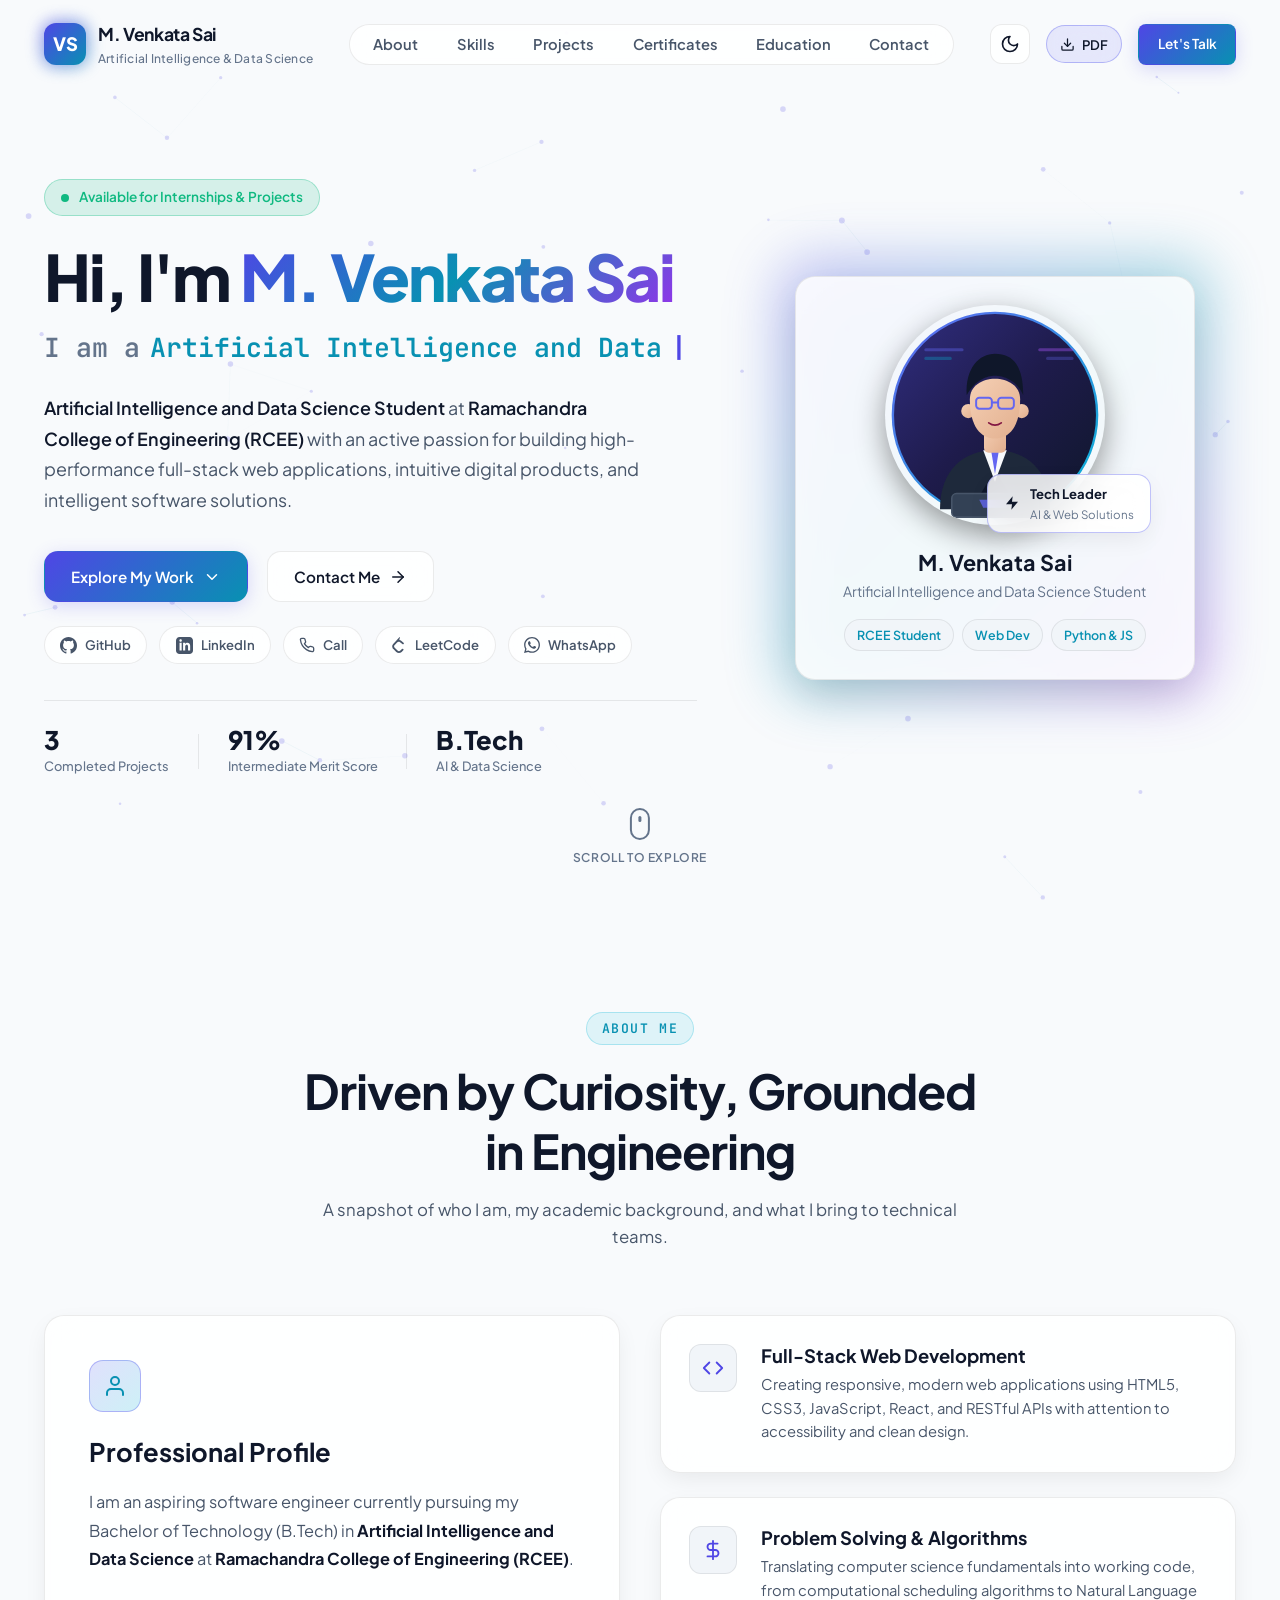
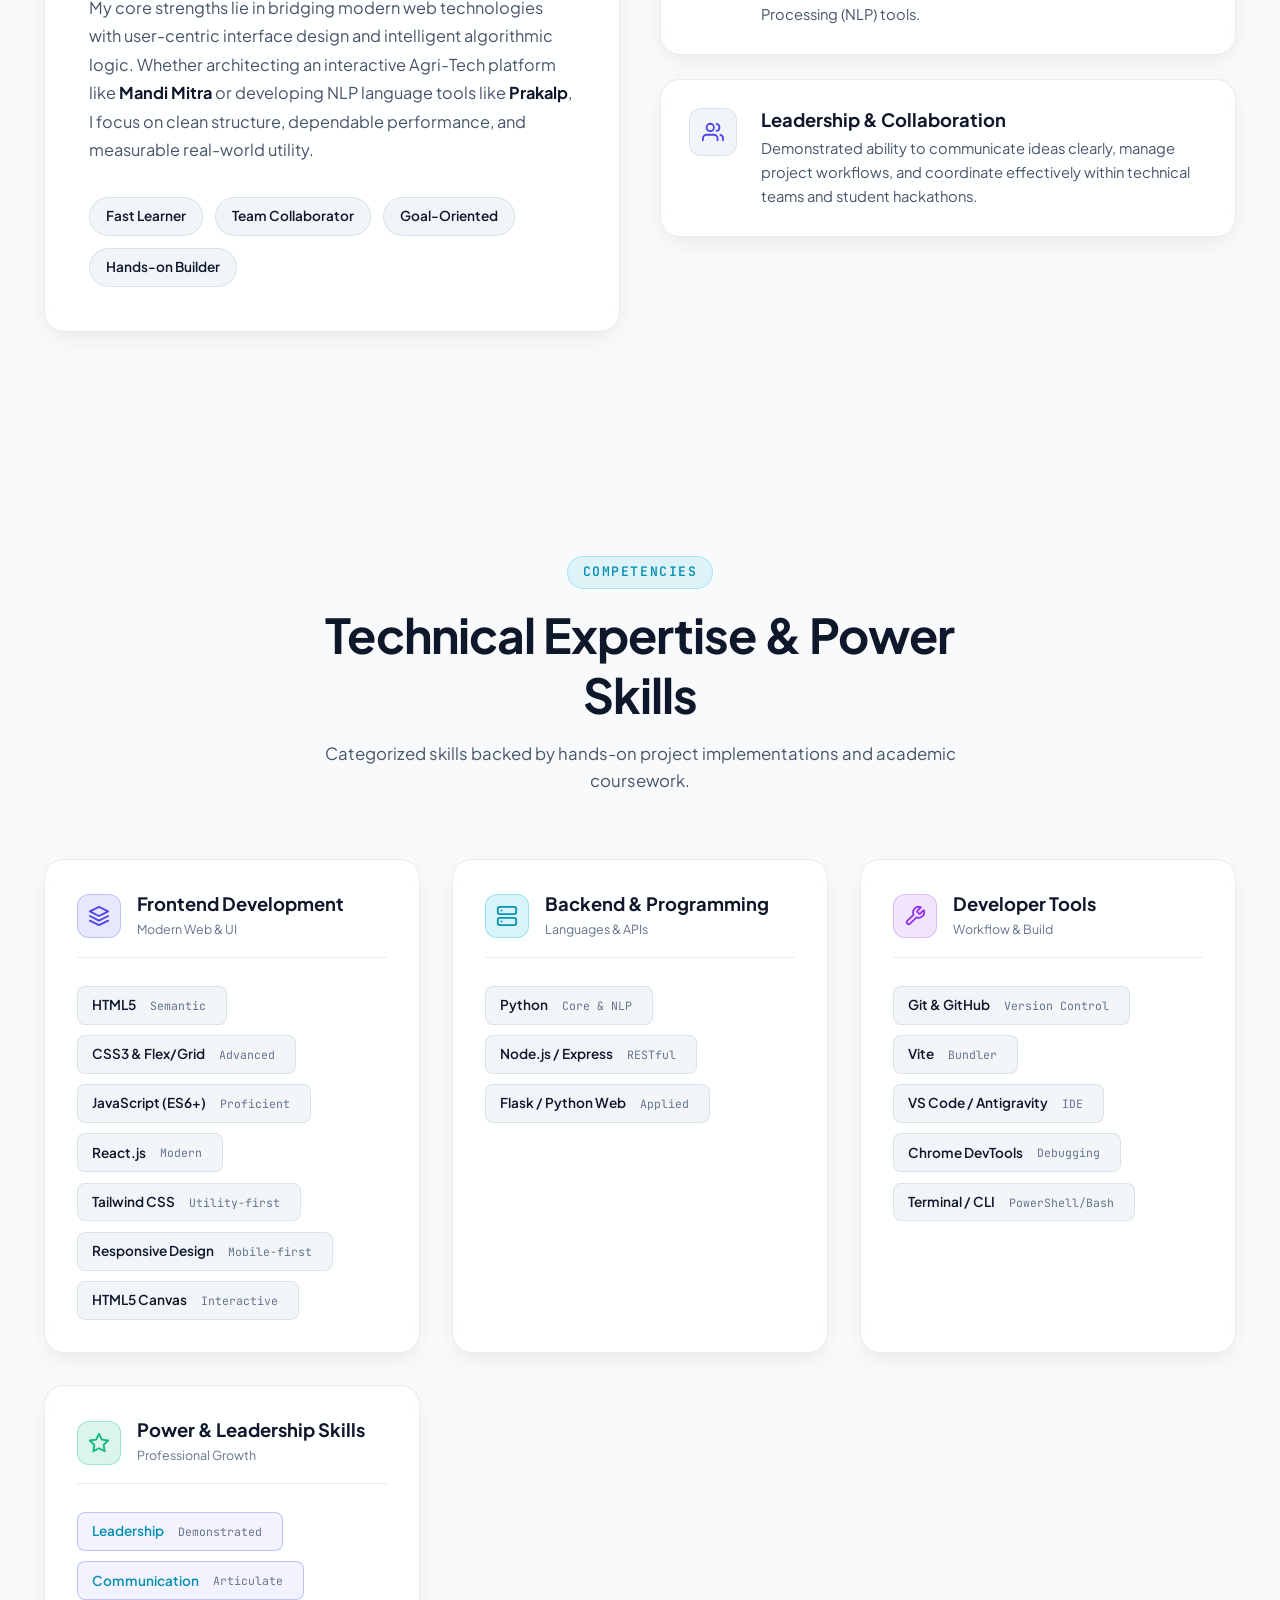
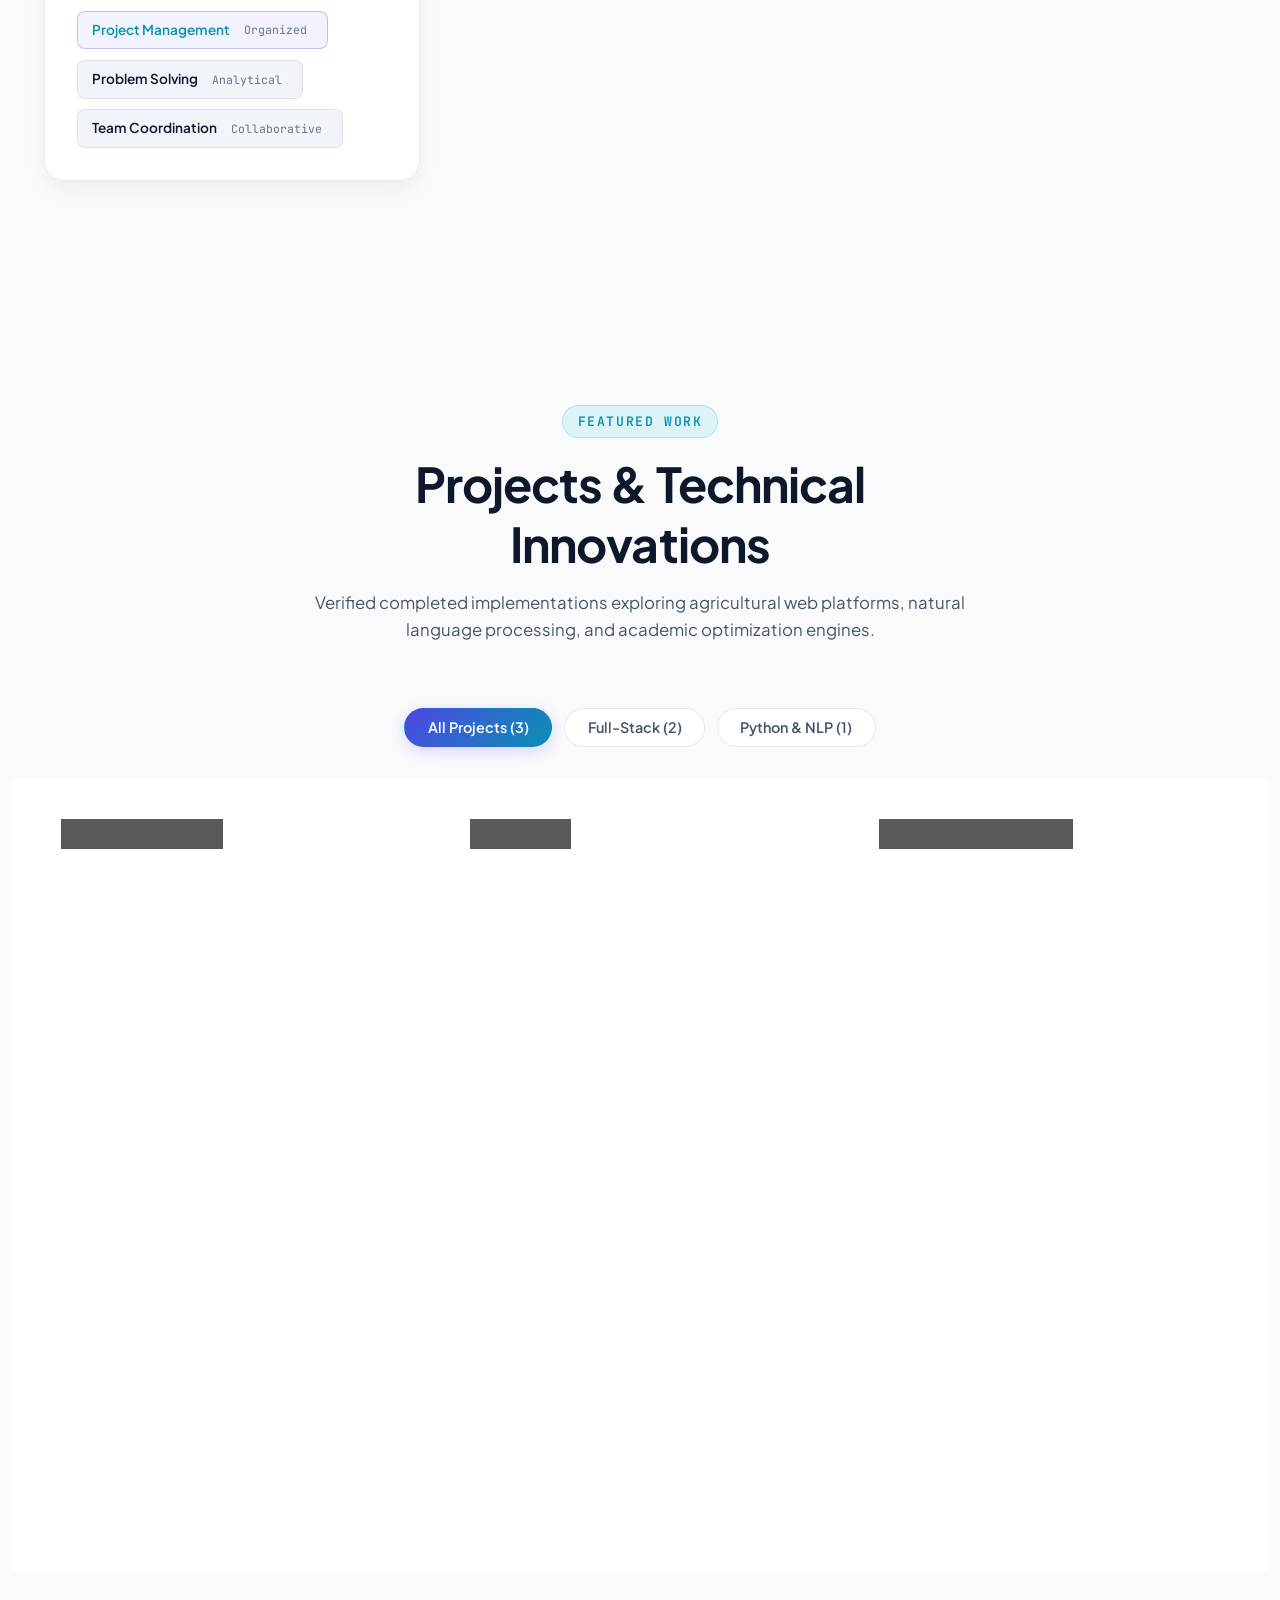
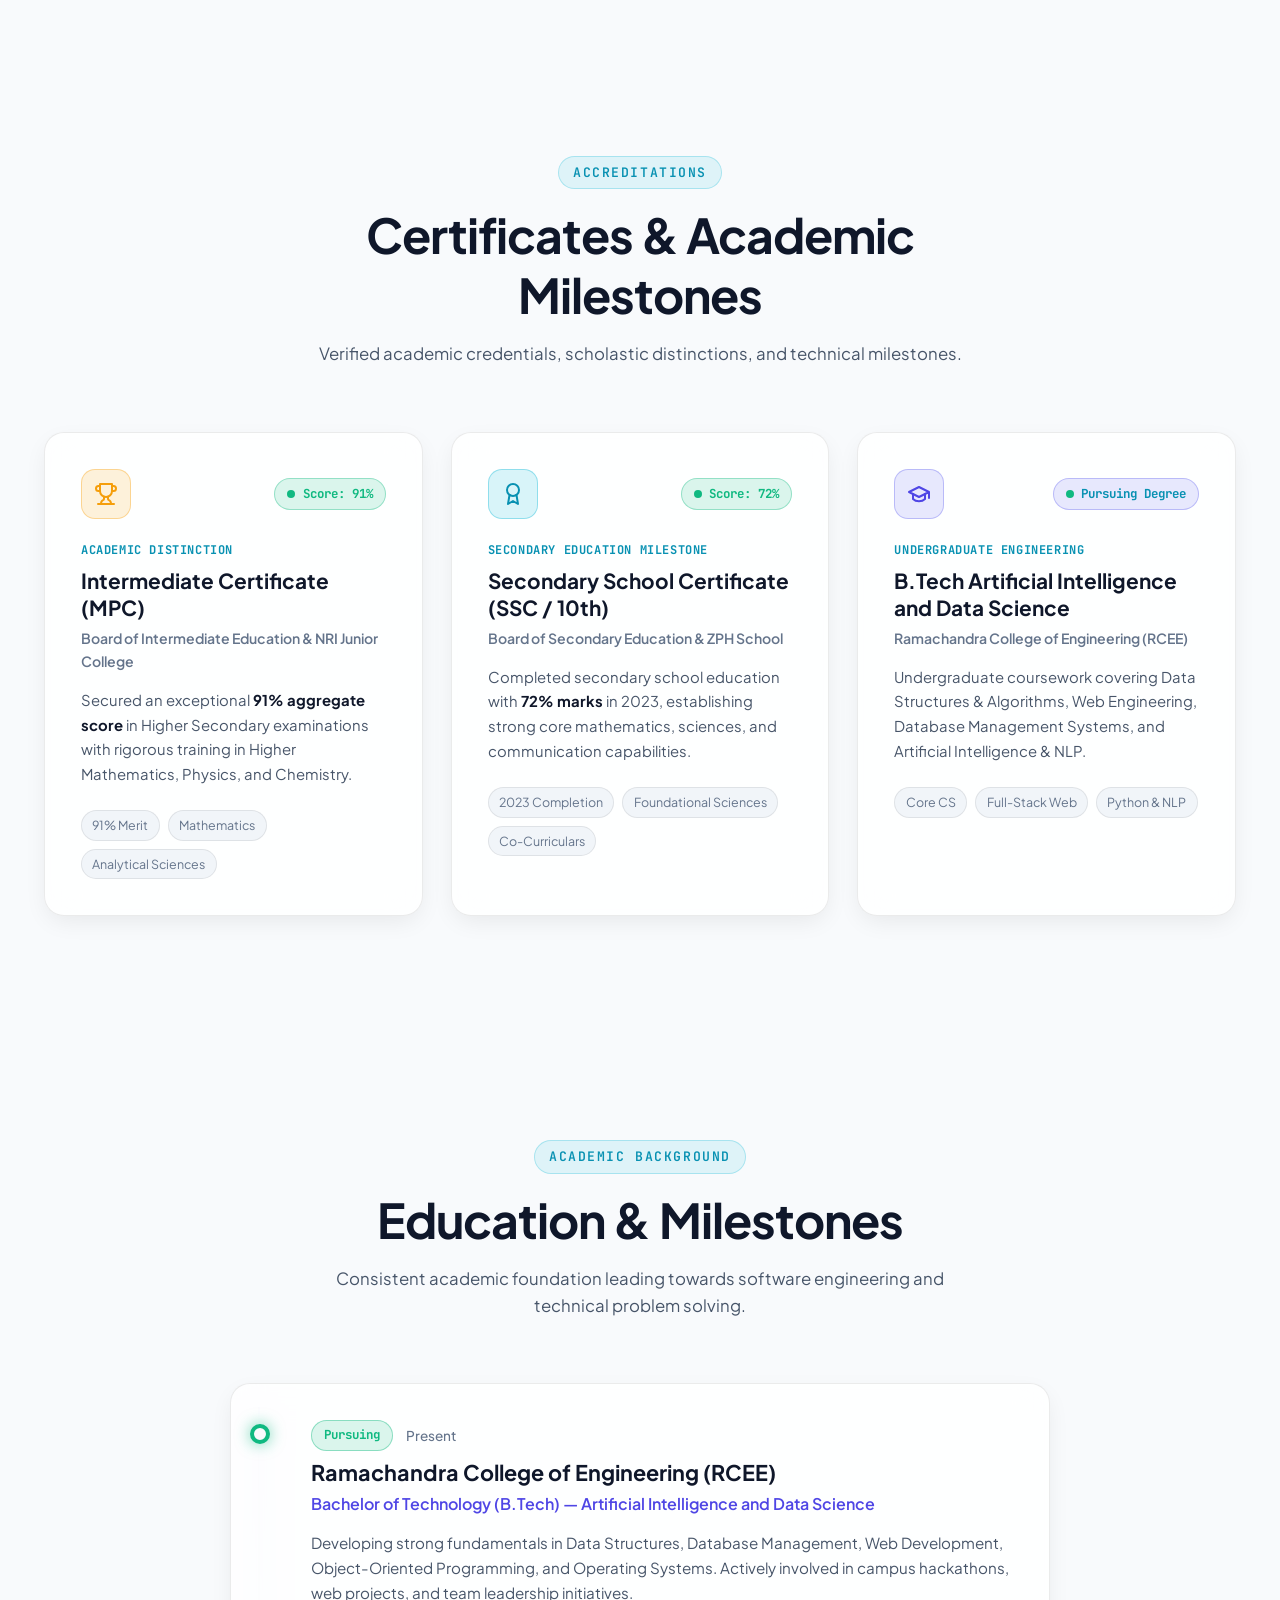
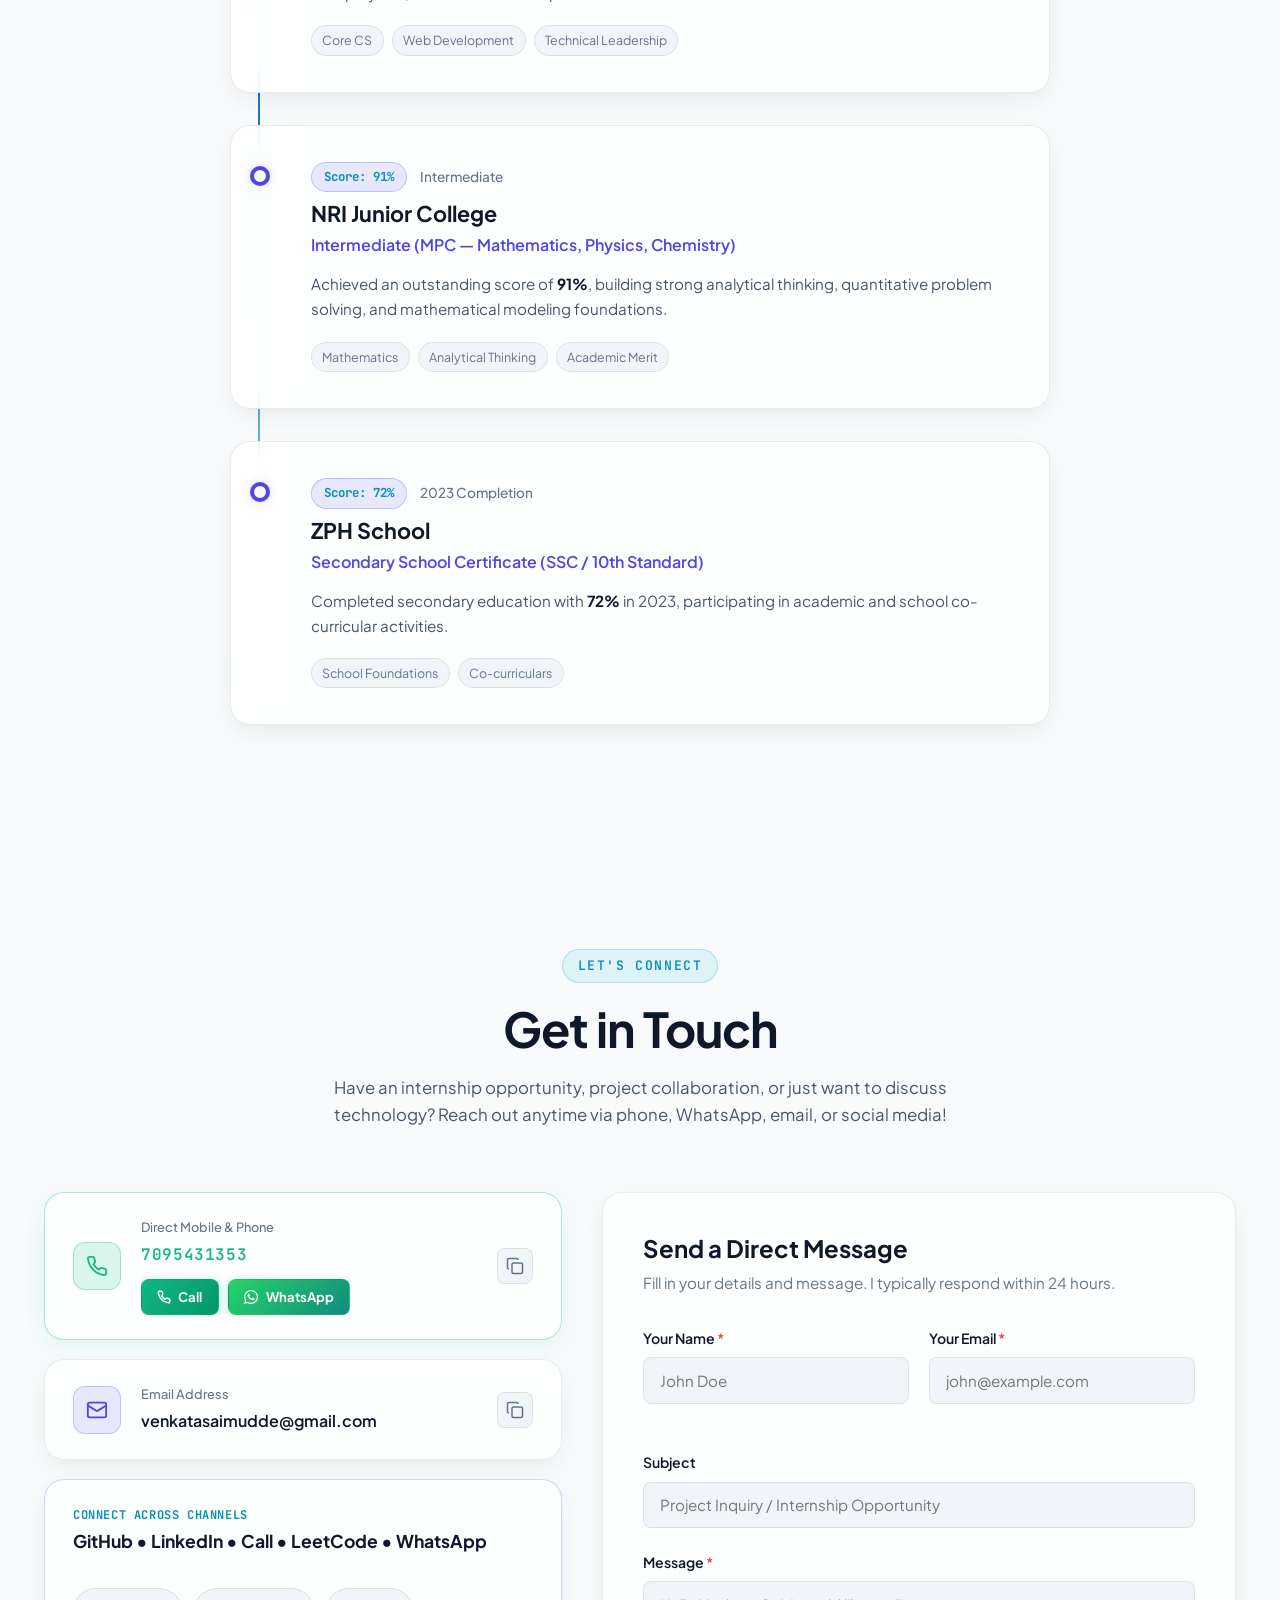
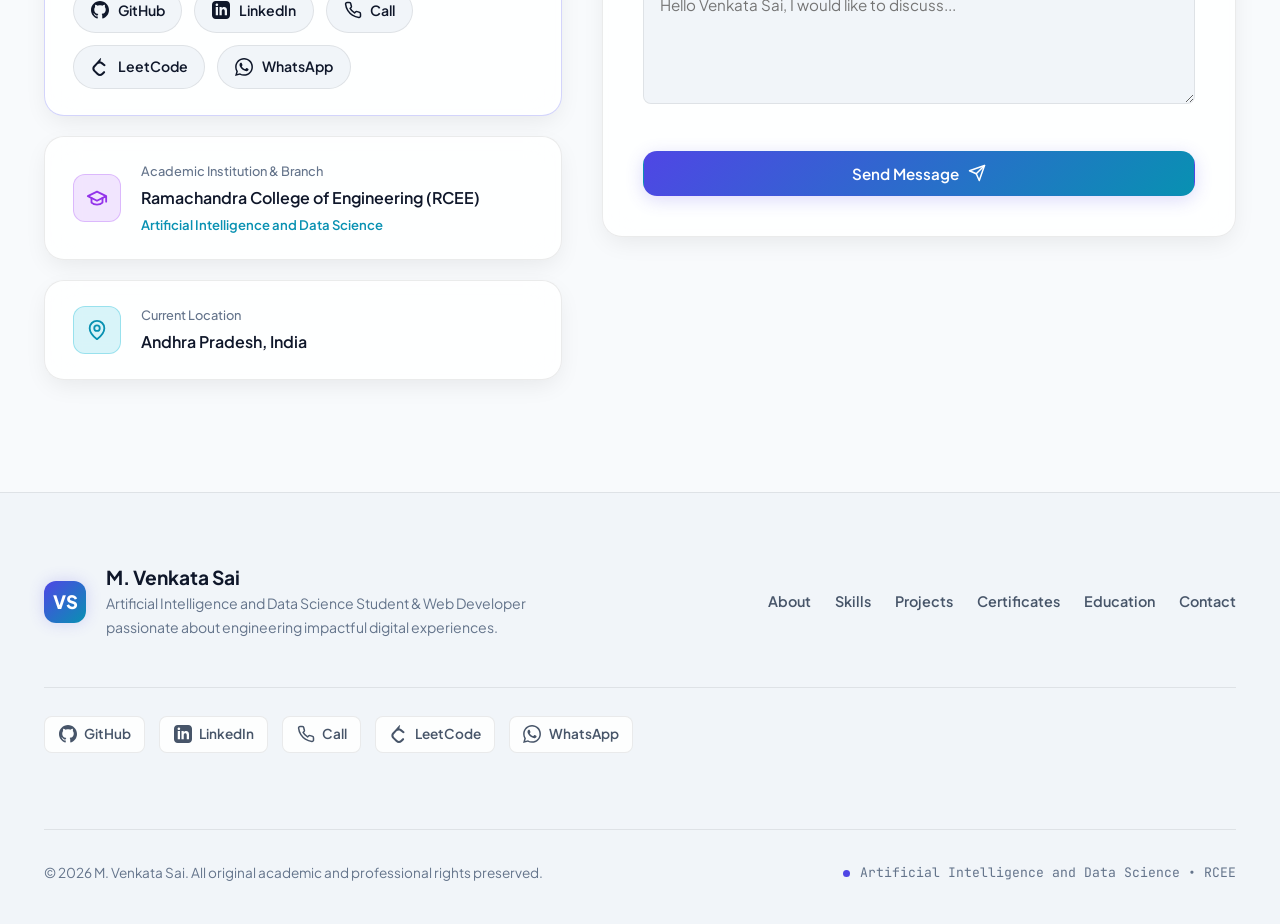
==== commit bdfb6ae0: "feat: add high-resolution portfolio PDF document, print stylesheet, and PDF download button" ====
--- a/index.html
+++ b/index.html
@@ -82,6 +82,16 @@
             <path d="M12 3a6 6 0 0 0 9 9 9 9 0 1 1-9-9Z" />
           </svg>
         </button>
+
+        <!-- Portfolio PDF Download Link -->
+        <a href="M_Venkata_Sai_Portfolio.pdf" download="M_Venkata_Sai_Portfolio.pdf" class="pdf-btn" id="btn-download-pdf" title="Download Portfolio PDF">
+          <svg xmlns="http://www.w3.org/2000/svg" width="15" height="15" viewBox="0 0 24 24" fill="none" stroke="currentColor" stroke-width="2" stroke-linecap="round" stroke-linejoin="round">
+            <path d="M21 15v4a2 2 0 0 1-2 2H5a2 2 0 0 1-2-2v-4" />
+            <polyline points="7 10 12 15 17 10" />
+            <line x1="12" y1="15" x2="12" y2="3" />
+          </svg>
+          <span>PDF</span>
+        </a>
 
         <a href="#contact" class="btn btn-primary btn-sm nav-cta">Let's Talk</a>
 
--- a/styles.css
+++ b/styles.css
@@ -371,6 +371,32 @@
 }
 [data-theme="light"] .moon-icon {
   display: block;
+}
+
+/* PDF Download Button */
+.pdf-btn {
+  display: inline-flex;
+  align-items: center;
+  gap: 0.4rem;
+  padding: 0.45rem 0.85rem;
+  font-size: 0.82rem;
+  font-weight: 600;
+  border-radius: var(--radius-full);
+  border: 1px solid rgba(99, 102, 241, 0.4);
+  color: var(--text-primary);
+  background: rgba(99, 102, 241, 0.12);
+  text-decoration: none;
+  backdrop-filter: var(--blur-glass);
+  -webkit-backdrop-filter: var(--blur-glass);
+  transition: all var(--transition-fast);
+}
+
+.pdf-btn:hover {
+  background: var(--brand-primary);
+  color: #ffffff;
+  border-color: var(--brand-primary);
+  box-shadow: 0 4px 14px var(--brand-glow);
+  transform: translateY(-2px);
 }
 
 /* Mobile Hamburger Button */
@@ -2553,3 +2579,97 @@
   box-shadow: 0 4px 14px rgba(37, 211, 102, 0.3);
 }
 
+/* ==========================================================================
+   PRINT / PDF EXPORT STYLES
+   ========================================================================== */
+@media print {
+  @page {
+    margin: 12mm;
+    size: A4 portrait;
+  }
+
+  *,
+  *::before,
+  *::after {
+    -webkit-print-color-adjust: exact !important;
+    print-color-adjust: exact !important;
+    box-shadow: none !important;
+    text-shadow: none !important;
+  }
+
+  body {
+    background: #07090e !important;
+    color: #f1f5f9 !important;
+    font-size: 11pt;
+    line-height: 1.5;
+  }
+
+  /* Hide interactive/decorative elements */
+  #ambient-canvas,
+  .theme-toggle-btn,
+  .mobile-menu-btn,
+  #back-to-top,
+  #toast-container,
+  .project-modal,
+  .btn-scroll-indicator,
+  .nav-cta,
+  .copy-btn,
+  .filter-tab {
+    display: none !important;
+  }
+
+  /* Header adjustments */
+  .site-header {
+    position: static !important;
+    background: transparent !important;
+    border-bottom: 1px solid rgba(255, 255, 255, 0.15) !important;
+    padding: 1rem 0 !important;
+  }
+
+  .nav-links {
+    display: none !important;
+  }
+
+  /* Layout and page break hygiene */
+  .section {
+    padding: 2rem 0 !important;
+    page-break-inside: auto;
+  }
+
+  .project-card,
+  .story-card,
+  .timeline-item,
+  .skill-category-card,
+  .contact-info-card,
+  .contact-social-card {
+    page-break-inside: avoid !important;
+    break-inside: avoid !important;
+    margin-bottom: 1.25rem !important;
+  }
+
+  .glass-panel {
+    background: rgba(15, 23, 42, 0.75) !important;
+    border: 1px solid rgba(255, 255, 255, 0.12) !important;
+  }
+
+  .hero-social-bar,
+  .social-side-by-side,
+  .footer-social-links {
+    display: flex !important;
+    flex-wrap: wrap !important;
+    gap: 0.5rem !important;
+  }
+
+  .hero-social-link,
+  .social-connect-pill,
+  .footer-social-btn {
+    border: 1px solid rgba(255, 255, 255, 0.2) !important;
+    background: rgba(255, 255, 255, 0.05) !important;
+  }
+
+  a {
+    text-decoration: none !important;
+  }
+}
+
+
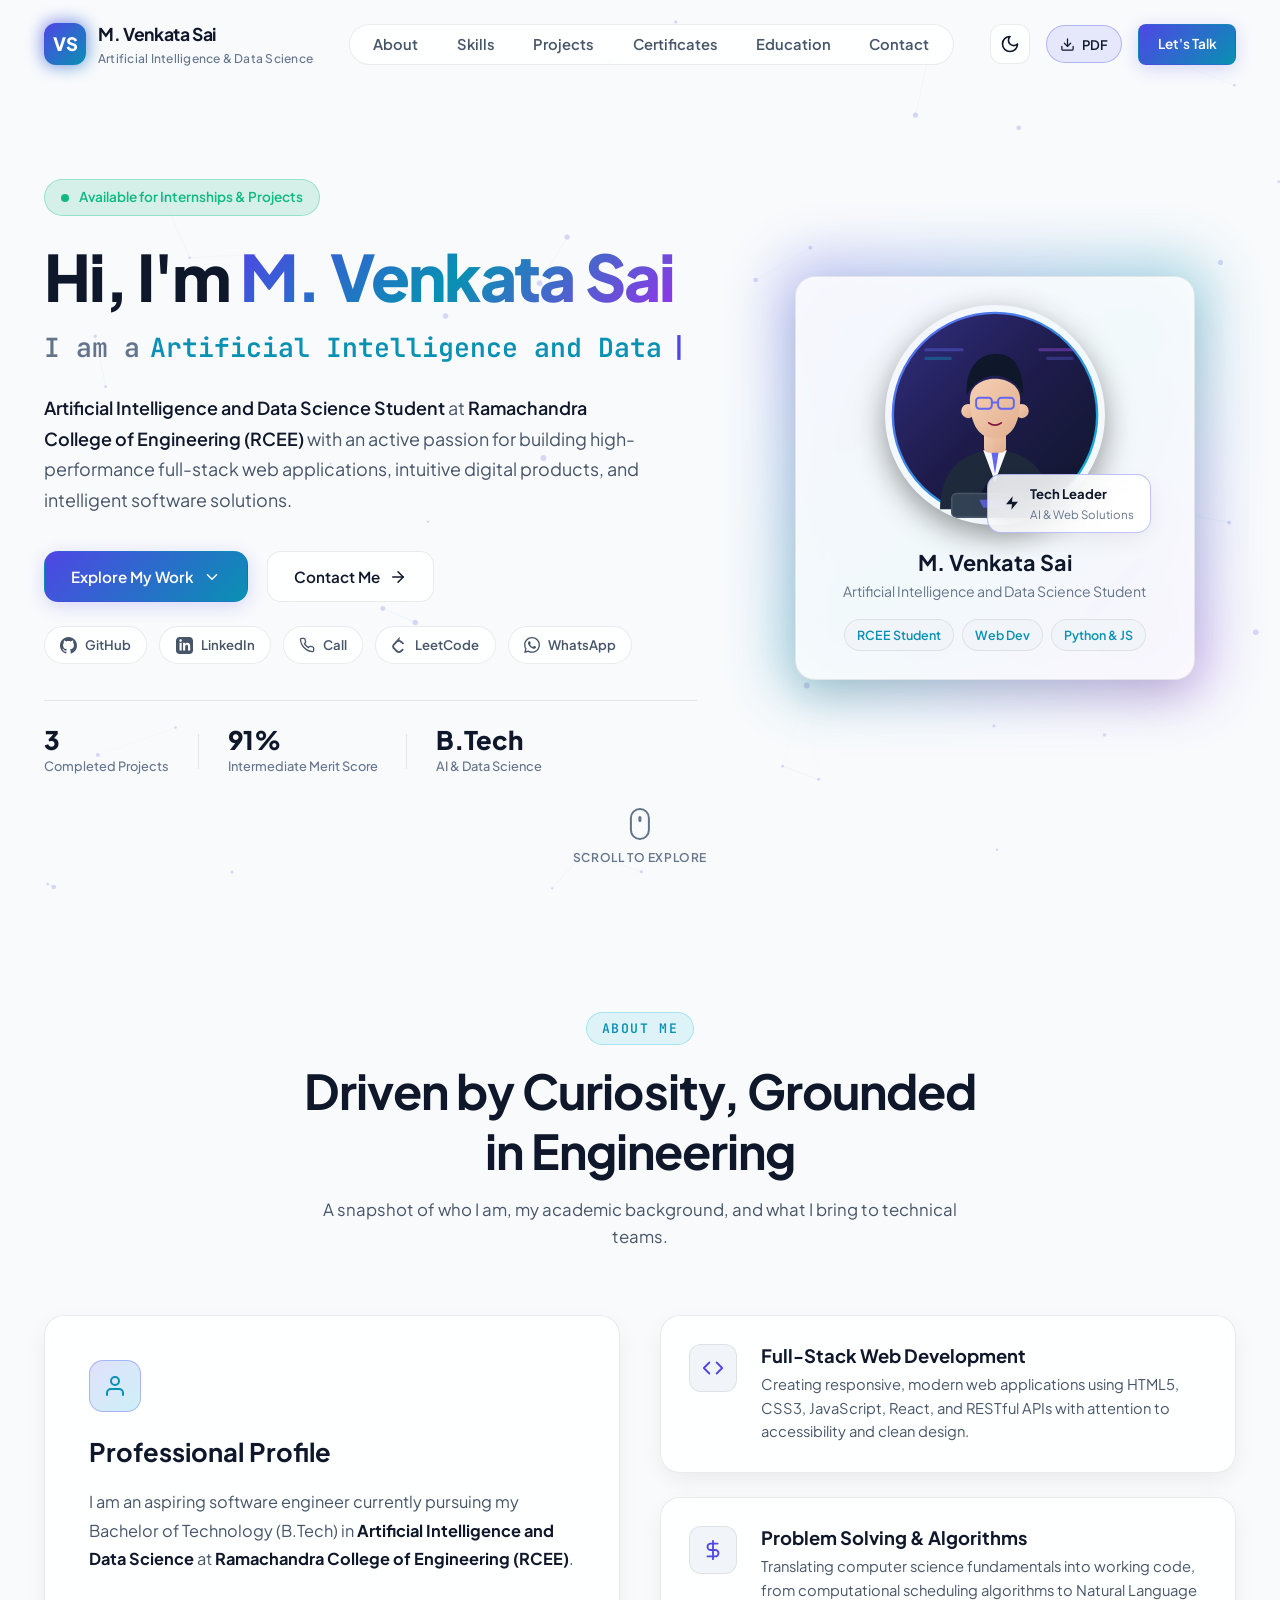
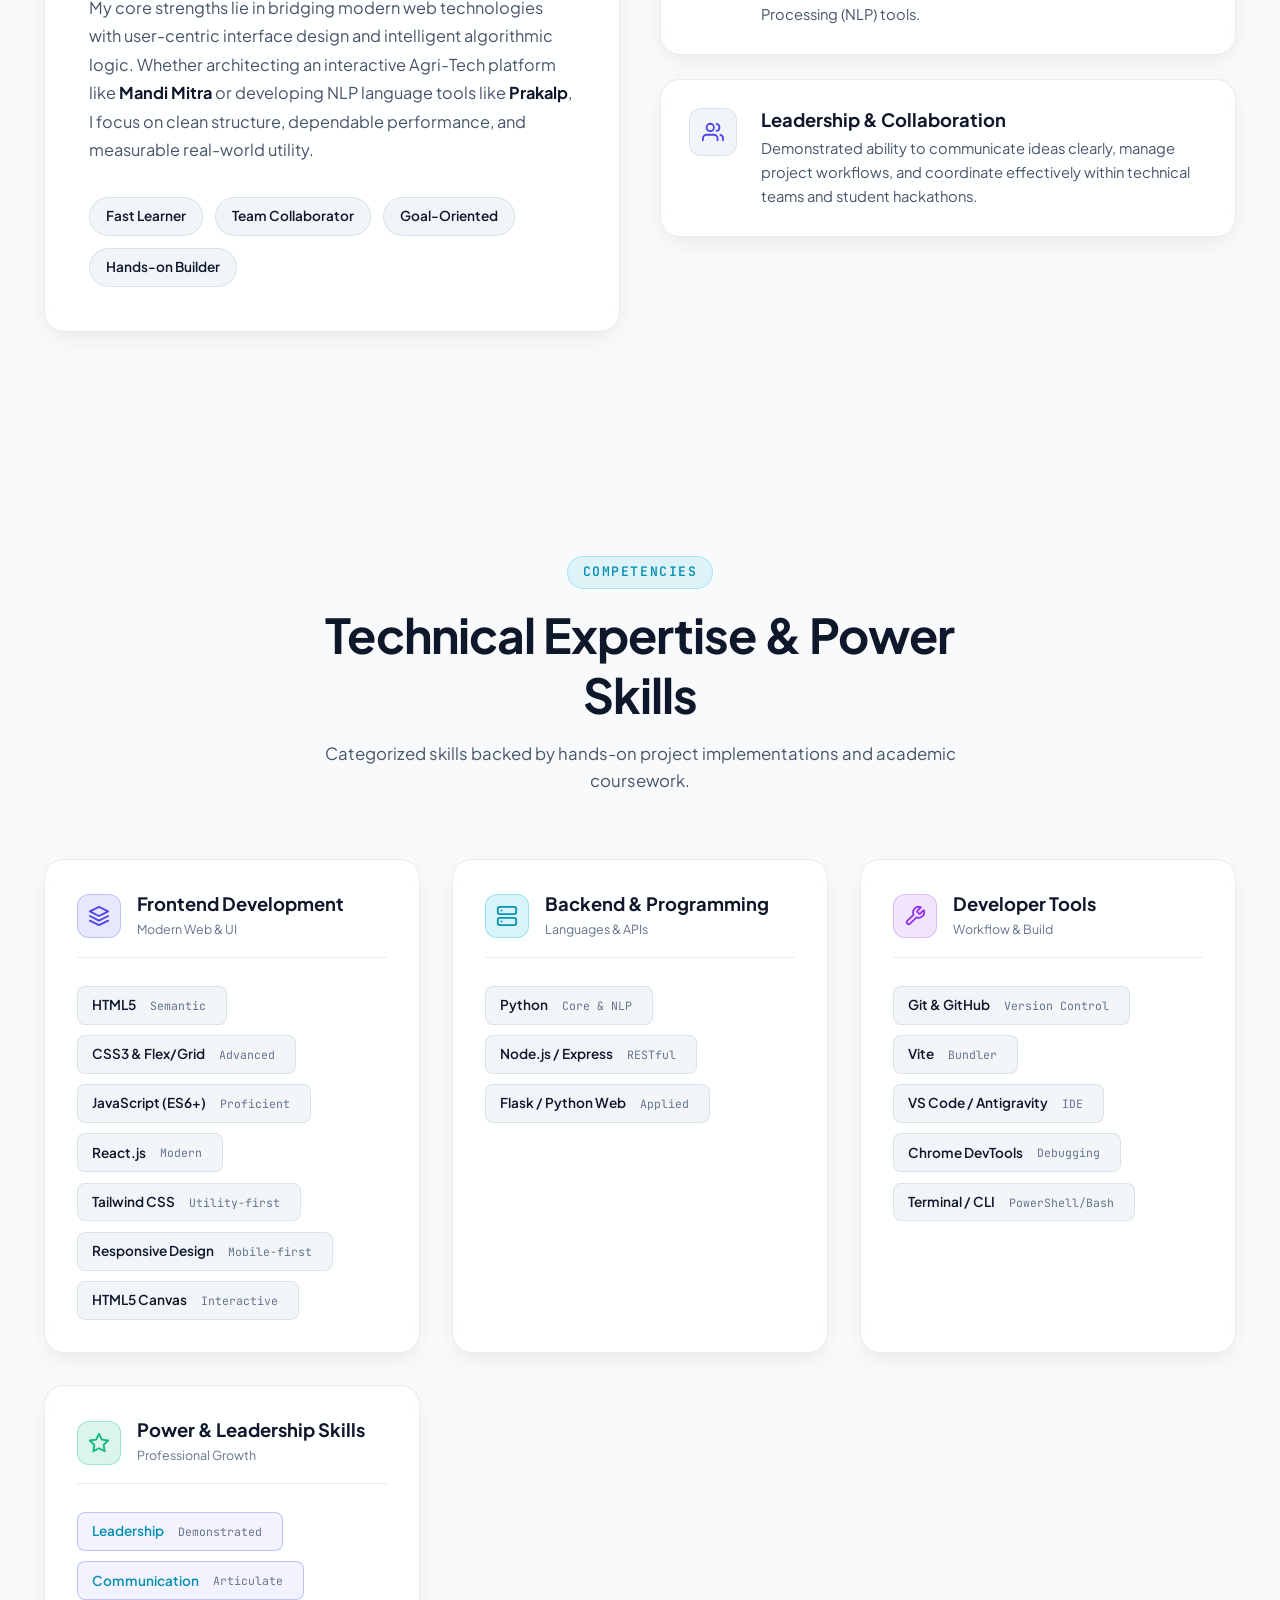
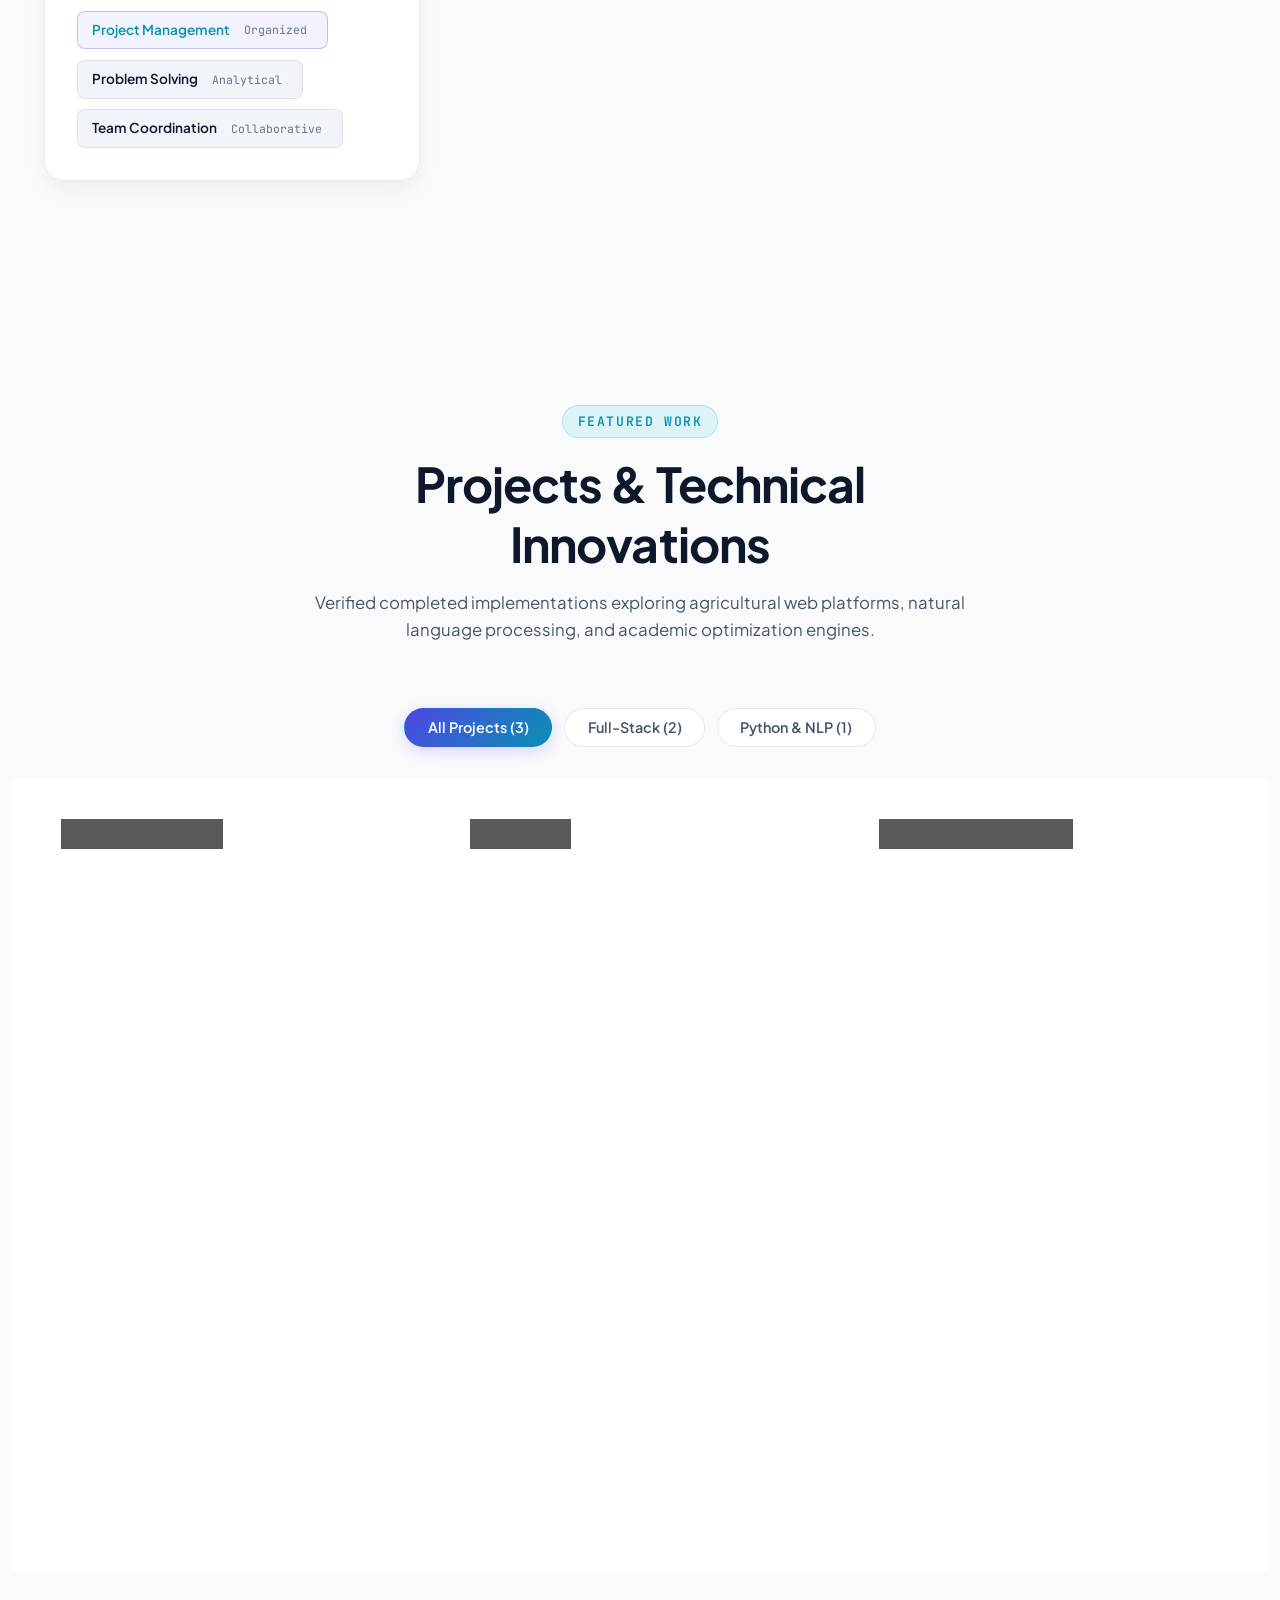
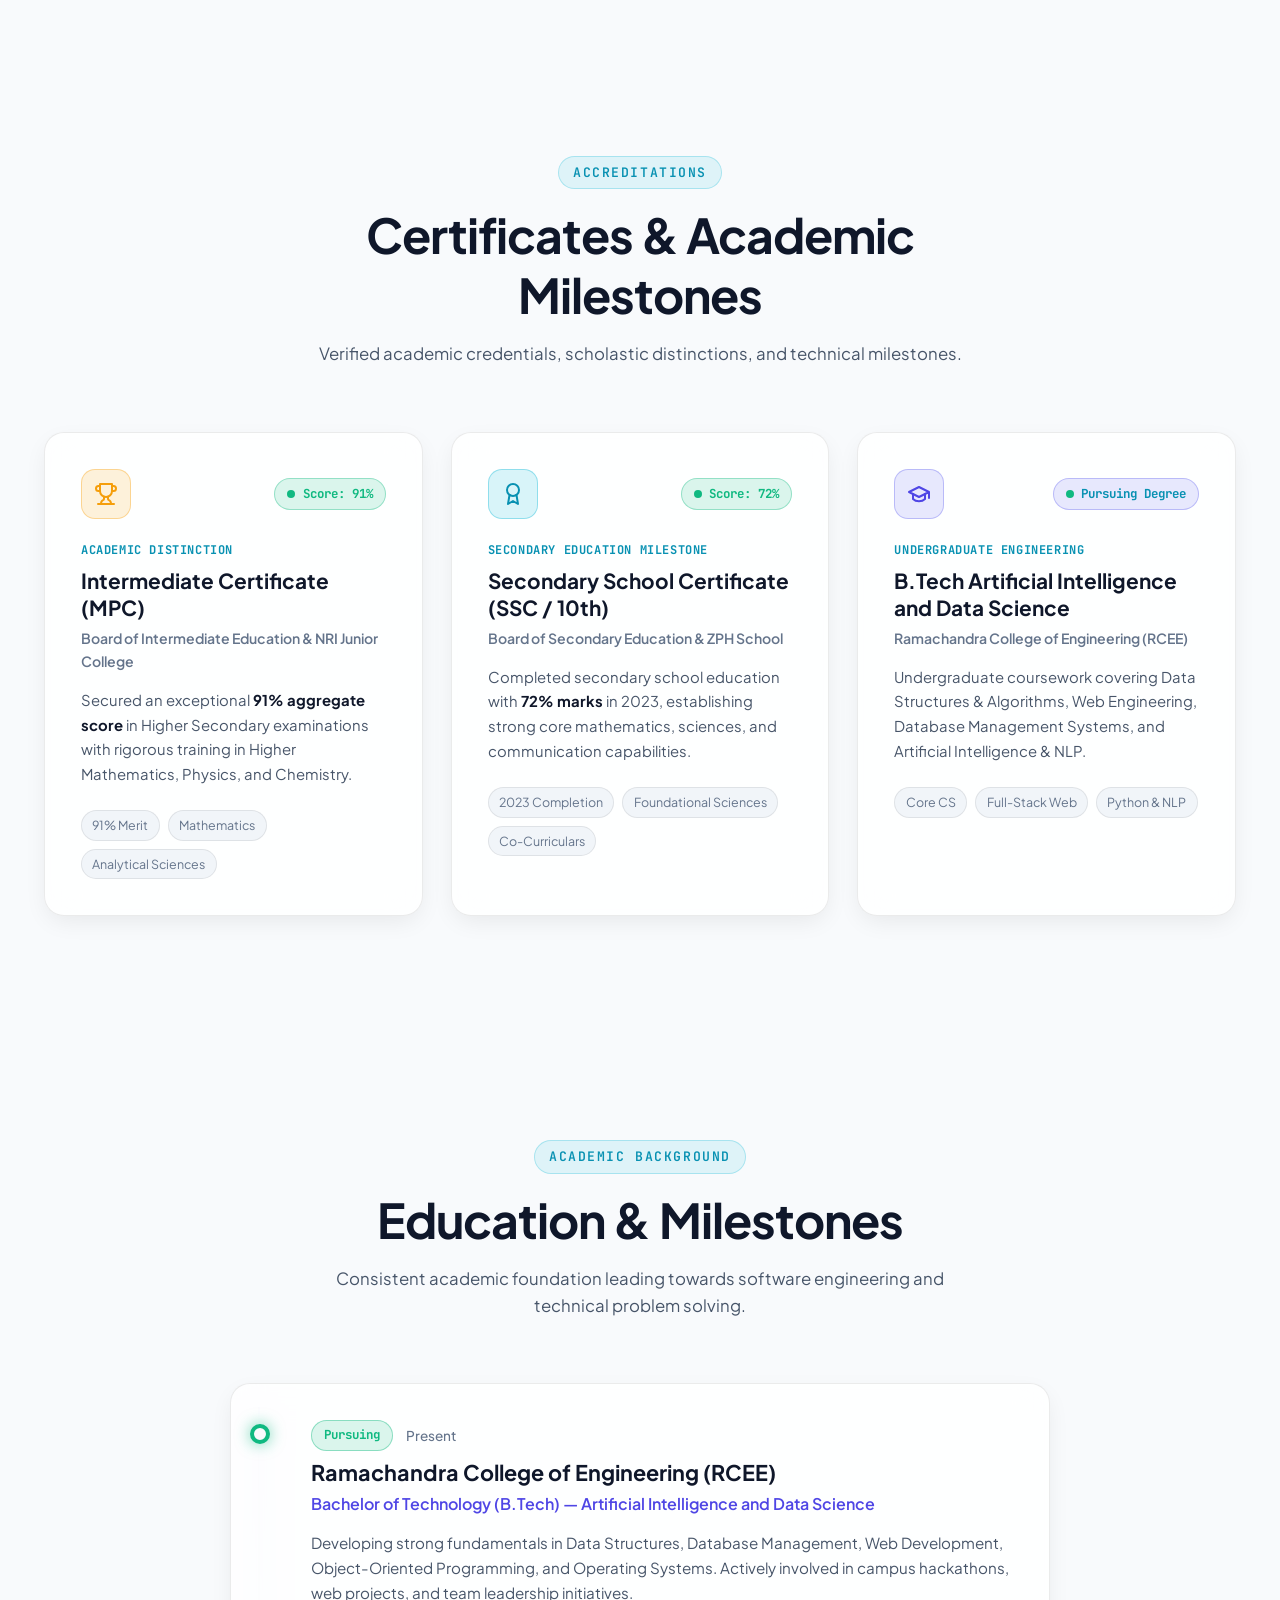
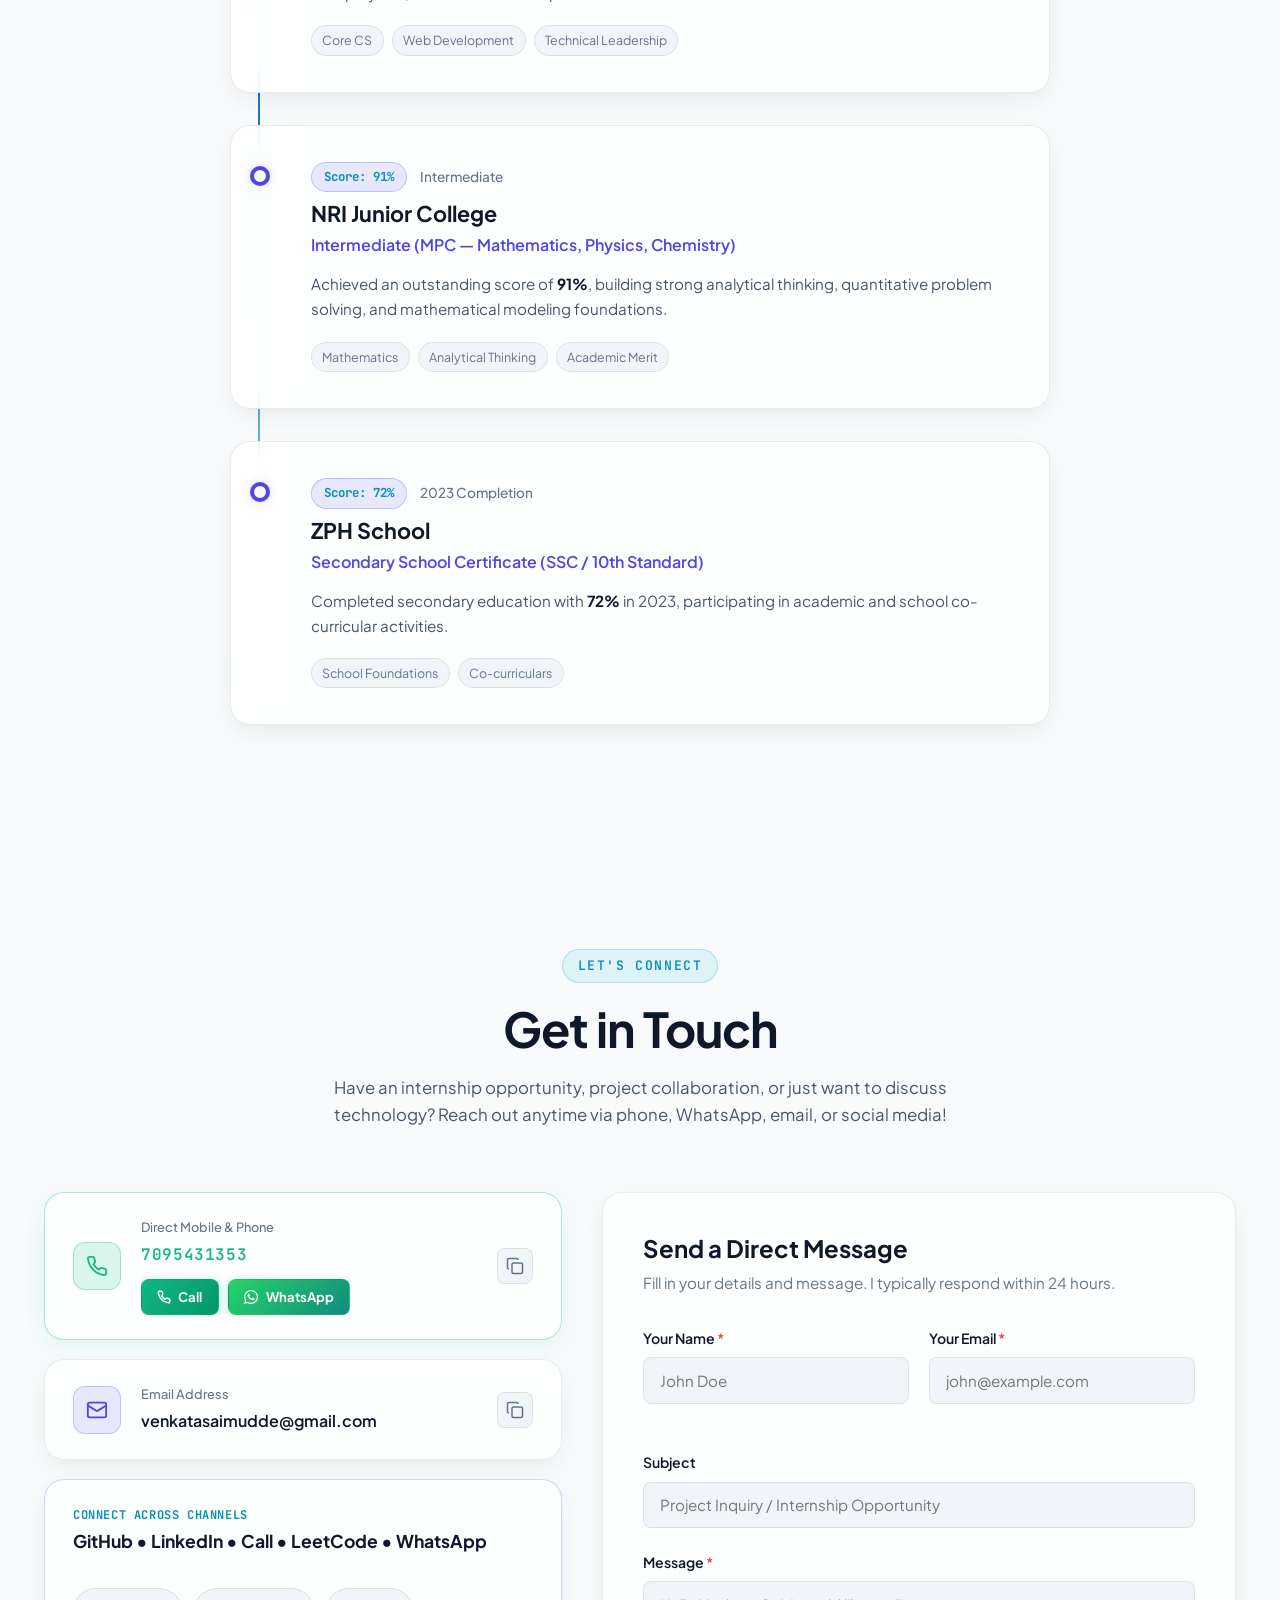
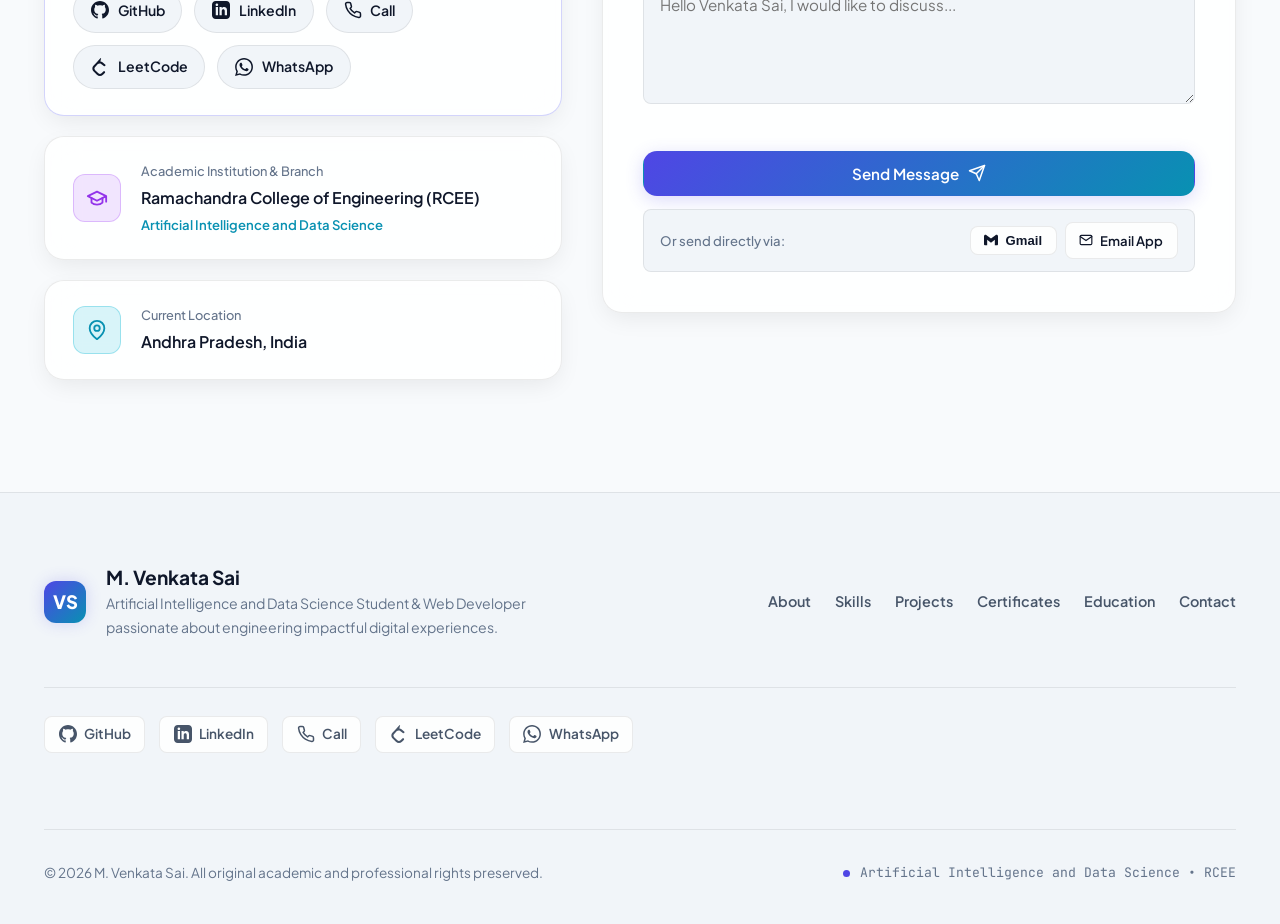
==== commit 9a509ded: "fix: implement real email delivery via Web3Forms API and direct Gmail/mailto client fallback" ====
--- a/index.html
+++ b/index.html
@@ -1152,7 +1152,13 @@
             <h3 class="form-title">Send a Direct Message</h3>
             <p class="form-subtitle">Fill in your details and message. I typically respond within 24 hours.</p>
 
-            <form id="contact-form" class="contact-form" novalidate>
+            <form id="contact-form" class="contact-form" action="https://api.web3forms.com/submit" method="POST" novalidate>
+              <!-- Web3Forms Access Key: Replace with your free key from https://web3forms.com (takes 30 seconds, zero registration) -->
+              <input type="hidden" name="access_key" id="access_key" value="YOUR_ACCESS_KEY_HERE">
+              <input type="hidden" name="subject" id="web3forms-subject" value="New Portfolio Message for Venkata Sai">
+              <input type="hidden" name="from_name" value="Portfolio Contact Form">
+              <input type="checkbox" name="botcheck" class="hidden" style="display: none;">
+
               <div class="form-row">
                 <div class="form-group">
                   <label for="contact-name">Your Name <span class="required-star">*</span></label>
@@ -1168,7 +1174,7 @@
 
               <div class="form-group">
                 <label for="contact-subject">Subject</label>
-                <input type="text" id="contact-subject" name="subject"
+                <input type="text" id="contact-subject" name="custom_subject"
                   placeholder="Project Inquiry / Internship Opportunity">
               </div>
 
@@ -1179,14 +1185,35 @@
                 <span class="field-error" id="message-error"></span>
               </div>
 
-              <button type="submit" id="submit-btn" class="btn btn-primary btn-block">
-                <span class="btn-text">Send Message</span>
-                <svg class="send-icon" xmlns="http://www.w3.org/2000/svg" width="18" height="18" viewBox="0 0 24 24"
-                  fill="none" stroke="currentColor" stroke-width="2" stroke-linecap="round" stroke-linejoin="round">
-                  <line x1="22" x2="11" y1="2" y2="13" />
-                  <polygon points="22 2 15 22 11 13 2 9 22 2" />
-                </svg>
-              </button>
+              <div class="form-actions-group">
+                <button type="submit" id="submit-btn" class="btn btn-primary btn-block">
+                  <span class="btn-text">Send Message</span>
+                  <svg class="send-icon" xmlns="http://www.w3.org/2000/svg" width="18" height="18" viewBox="0 0 24 24"
+                    fill="none" stroke="currentColor" stroke-width="2" stroke-linecap="round" stroke-linejoin="round">
+                    <line x1="22" x2="11" y1="2" y2="13" />
+                    <polygon points="22 2 15 22 11 13 2 9 22 2" />
+                  </svg>
+                </button>
+
+                <div class="quick-email-options">
+                  <span class="quick-email-label">Or send directly via:</span>
+                  <div class="quick-email-btns">
+                    <button type="button" id="btn-send-gmail" class="btn-quick-email" title="Open directly in Gmail Web">
+                      <svg xmlns="http://www.w3.org/2000/svg" width="14" height="14" viewBox="0 0 24 24" fill="currentColor">
+                        <path d="M24 5.457v13.909c0 .904-.732 1.636-1.636 1.636h-3.819V11.73L12 16.64l-6.545-4.91v9.272H1.636A1.636 1.636 0 0 1 0 19.366V5.457c0-2.023 2.309-3.178 3.927-1.964L5.455 4.64 12 9.548l6.545-4.91 1.528-1.145C21.69 2.28 24 3.434 24 5.457z"/>
+                      </svg>
+                      <span>Gmail</span>
+                    </button>
+                    <a href="mailto:venkatasaimudde@gmail.com" id="btn-send-mailto" class="btn-quick-email" title="Open in default mail client (Outlook, Apple Mail, Phone)">
+                      <svg xmlns="http://www.w3.org/2000/svg" width="14" height="14" viewBox="0 0 24 24" fill="none" stroke="currentColor" stroke-width="2" stroke-linecap="round" stroke-linejoin="round">
+                        <path d="M4 4h16c1.1 0 2 .9 2 2v12c0 1.1-.9 2-2 2H4c-1.1 0-2-.9-2-2V6c0-1.1.9-2 2-2z"/>
+                        <polyline points="22,6 12,13 2,6"/>
+                      </svg>
+                      <span>Email App</span>
+                    </a>
+                  </div>
+                </div>
+              </div>
 
               <div id="form-feedback" class="form-feedback" role="alert" aria-live="polite"></div>
             </form>
--- a/styles.css
+++ b/styles.css
@@ -1964,13 +1964,89 @@
   min-height: 1.1rem;
 }
 
+.form-actions-group {
+  display: flex;
+  flex-direction: column;
+  gap: 0.85rem;
+}
+
+.quick-email-options {
+  display: flex;
+  align-items: center;
+  justify-content: space-between;
+  flex-wrap: wrap;
+  gap: 0.75rem;
+  padding: 0.75rem 1rem;
+  background: var(--bg-secondary);
+  border: 1px solid var(--border-subtle);
+  border-radius: var(--radius-sm);
+}
+
+.quick-email-label {
+  font-size: 0.82rem;
+  color: var(--text-muted);
+  font-weight: 500;
+}
+
+.quick-email-btns {
+  display: flex;
+  align-items: center;
+  gap: 0.5rem;
+}
+
+.btn-quick-email {
+  display: inline-flex;
+  align-items: center;
+  gap: 0.45rem;
+  padding: 0.4rem 0.85rem;
+  font-size: 0.82rem;
+  font-weight: 600;
+  color: var(--text-primary);
+  background: var(--bg-card);
+  border: 1px solid var(--border-subtle);
+  border-radius: var(--radius-sm);
+  cursor: pointer;
+  text-decoration: none;
+  transition: all var(--transition-fast);
+}
+
+.btn-quick-email:hover {
+  background: var(--brand-primary);
+  color: #ffffff;
+  border-color: var(--brand-primary);
+  transform: translateY(-1px);
+}
+
+.btn-quick-email svg {
+  flex-shrink: 0;
+}
+
+.spinner {
+  display: inline-block;
+  width: 1rem;
+  height: 1rem;
+  border: 2px solid rgba(255, 255, 255, 0.3);
+  border-radius: 50%;
+  border-top-color: #ffffff;
+  animation: spin 0.8s linear infinite;
+  vertical-align: middle;
+  margin-right: 0.5rem;
+}
+
+@keyframes spin {
+  to {
+    transform: rotate(360deg);
+  }
+}
+
 .form-feedback {
   font-size: 0.92rem;
-  font-weight: 600;
-  padding: 0.85rem 1.2rem;
+  font-weight: 500;
+  padding: 1rem 1.25rem;
   border-radius: var(--radius-sm);
   display: none;
   margin-top: 0.5rem;
+  line-height: 1.55;
 }
 
 .form-feedback.success {
@@ -1980,11 +2056,46 @@
   border: 1px solid rgba(16, 185, 129, 0.4);
 }
 
+.form-feedback.info {
+  display: block;
+  background: rgba(99, 102, 241, 0.12);
+  color: var(--text-primary);
+  border: 1px solid rgba(99, 102, 241, 0.35);
+}
+
 .form-feedback.error {
   display: block;
   background: rgba(239, 68, 68, 0.15);
   color: var(--color-danger);
   border: 1px solid rgba(239, 68, 68, 0.4);
+}
+
+.prepared-email-banner {
+  display: flex;
+  flex-direction: column;
+  gap: 0.75rem;
+}
+
+.prepared-email-banner p {
+  margin: 0;
+  font-size: 0.92rem;
+  line-height: 1.5;
+}
+
+.prepared-email-banner code {
+  background: var(--bg-card);
+  padding: 0.15rem 0.4rem;
+  border-radius: 4px;
+  font-family: var(--font-mono);
+  color: var(--brand-primary);
+  font-weight: 600;
+}
+
+.feedback-actions {
+  display: flex;
+  flex-wrap: wrap;
+  gap: 0.6rem;
+  margin-top: 0.35rem;
 }
 
 /* --- 12. SITE FOOTER --- */
@@ -2464,6 +2575,31 @@
   }
 }
 
+@media (max-width: 600px) {
+  .quick-email-options {
+    flex-direction: column;
+    align-items: stretch;
+  }
+
+  .quick-email-btns {
+    width: 100%;
+  }
+
+  .btn-quick-email {
+    flex: 1;
+    justify-content: center;
+  }
+
+  .feedback-actions {
+    flex-direction: column;
+  }
+
+  .feedback-actions .btn {
+    width: 100%;
+    justify-content: center;
+  }
+}
+
 /* Reduced Motion Preference Accessibility */
 @media (prefers-reduced-motion: reduce) {
   *,
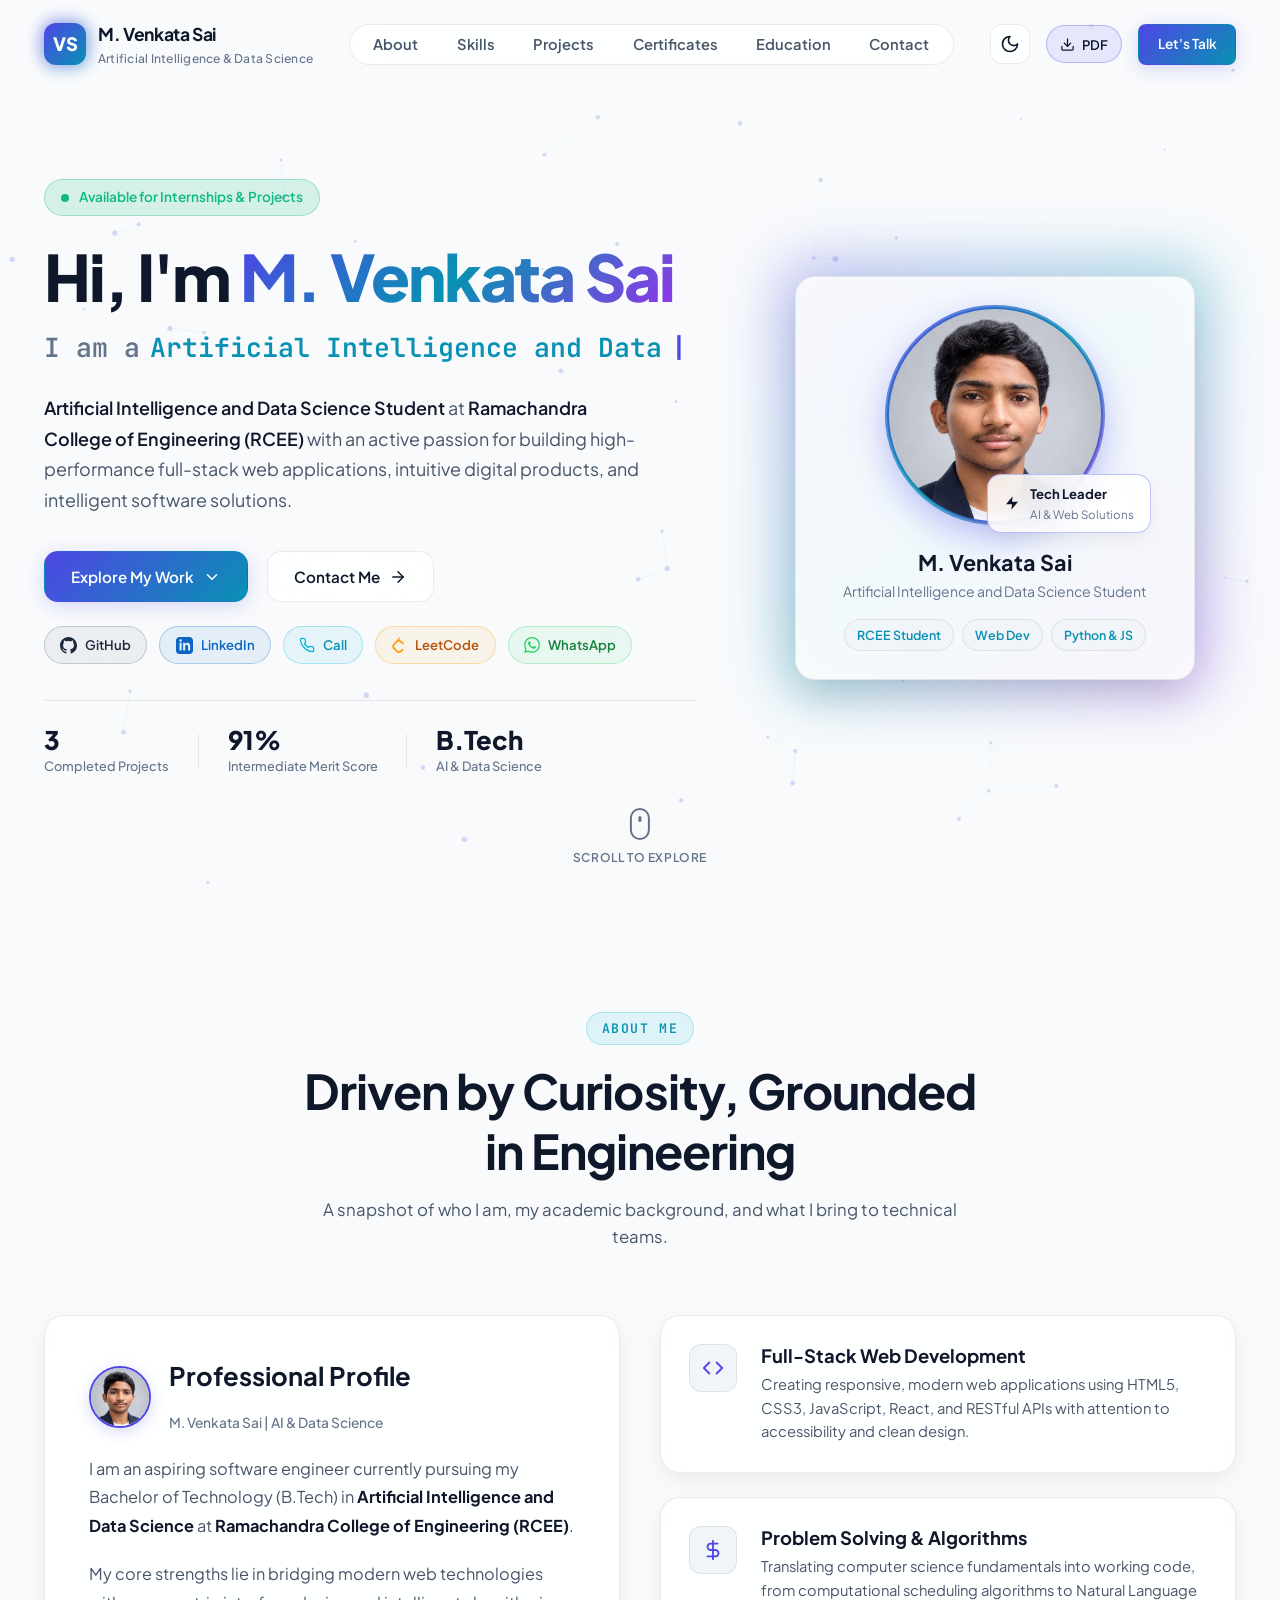
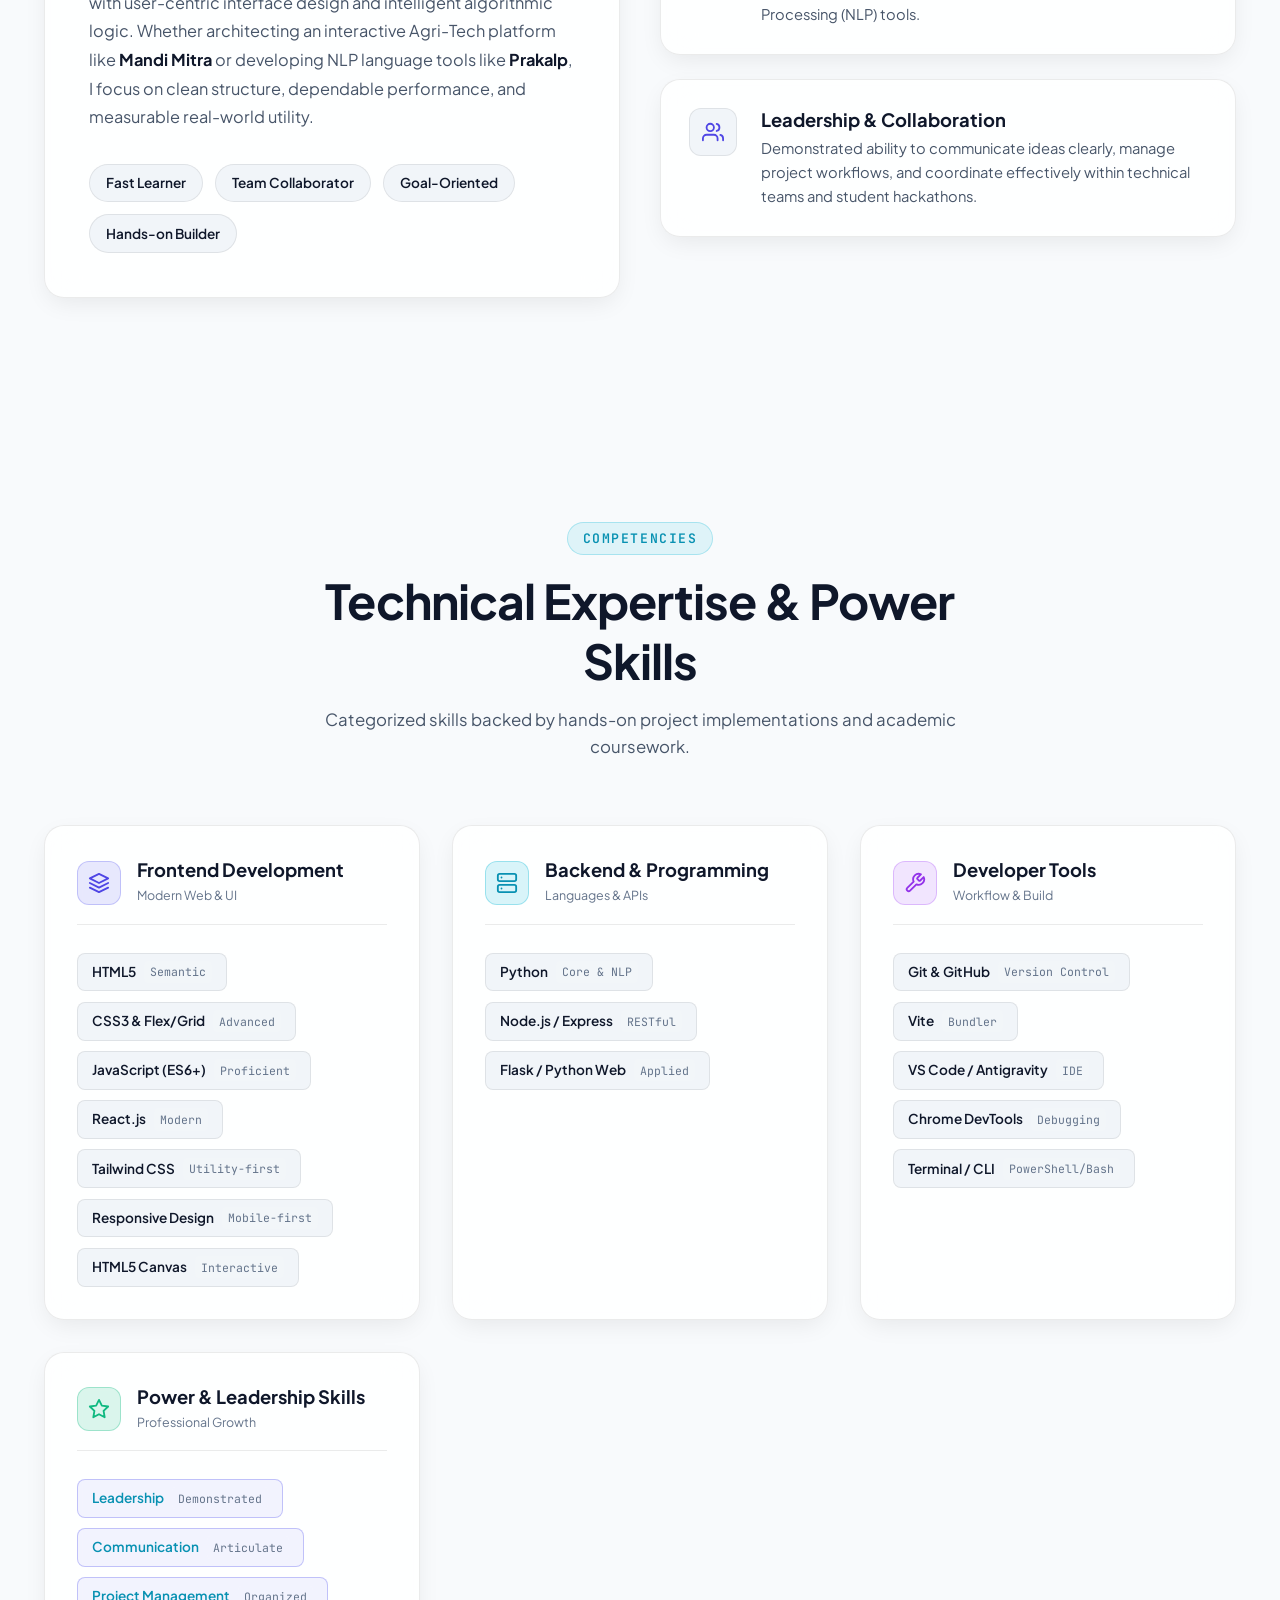
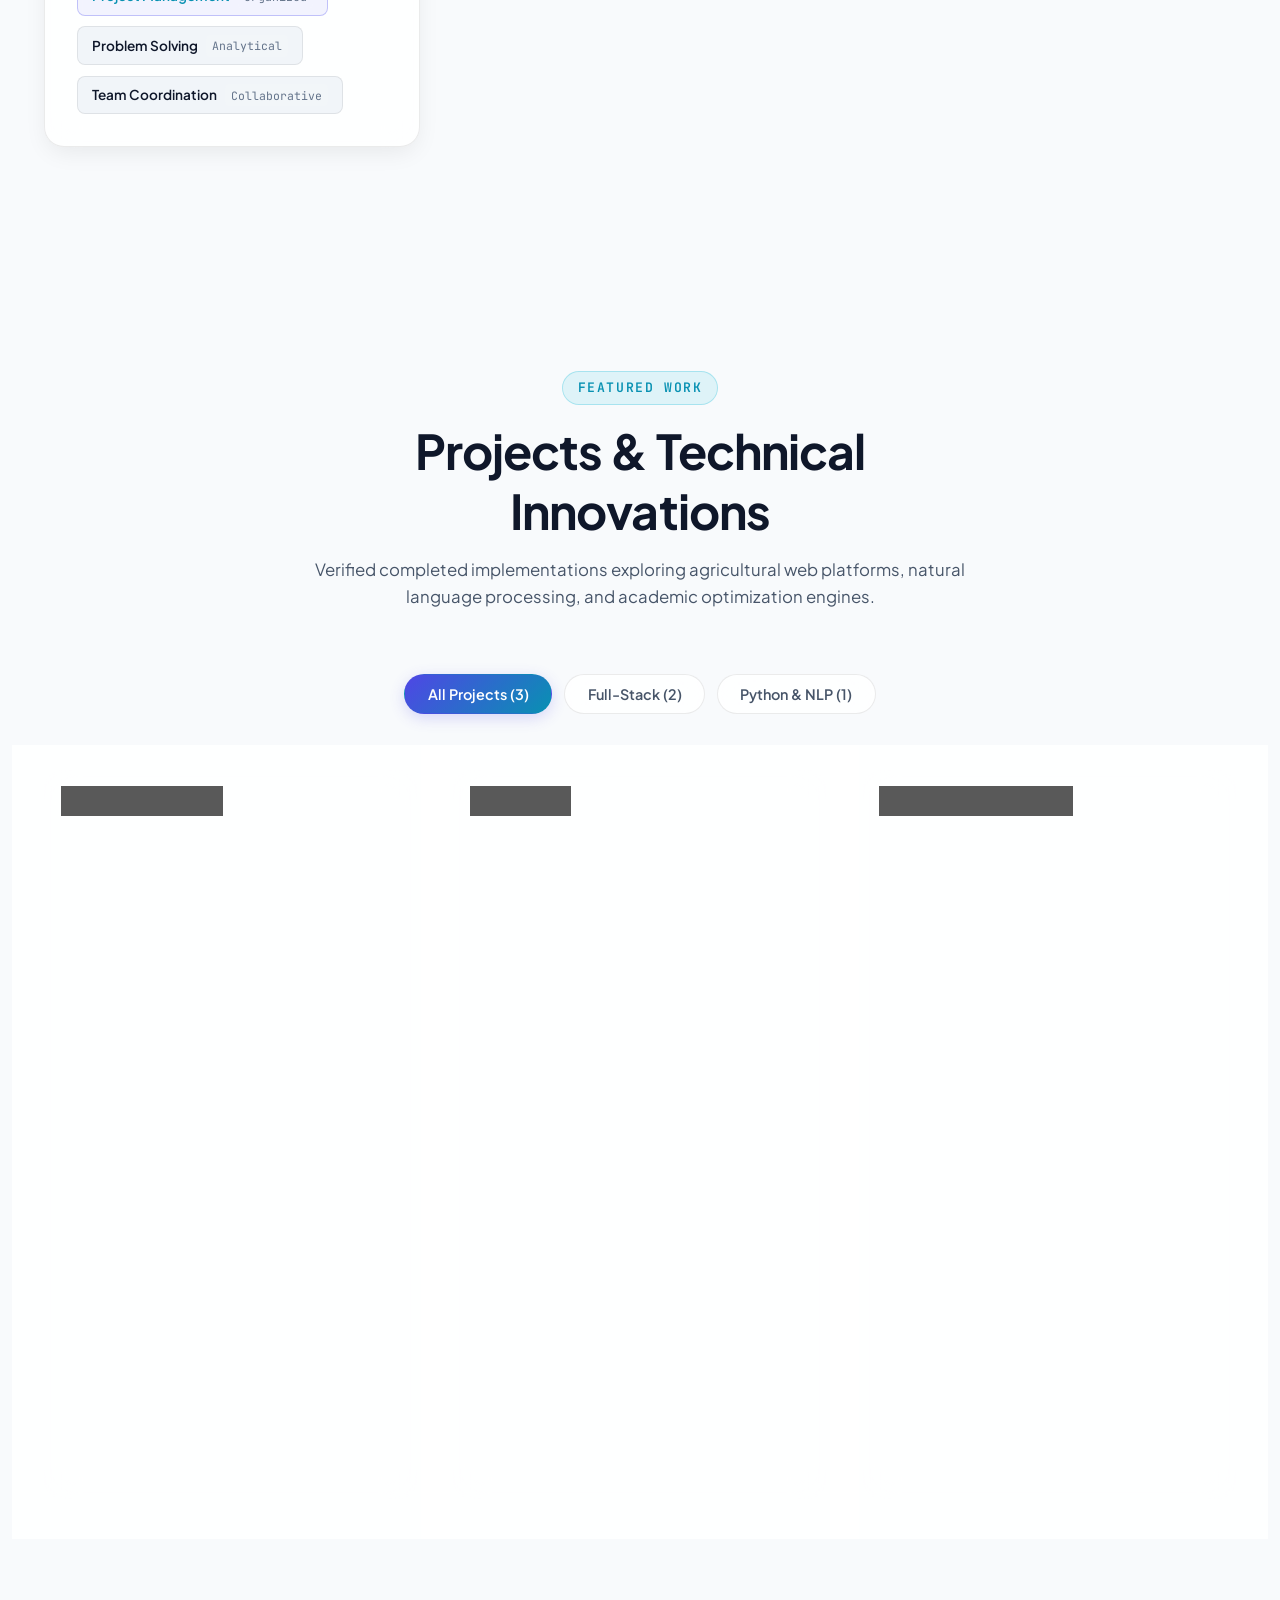
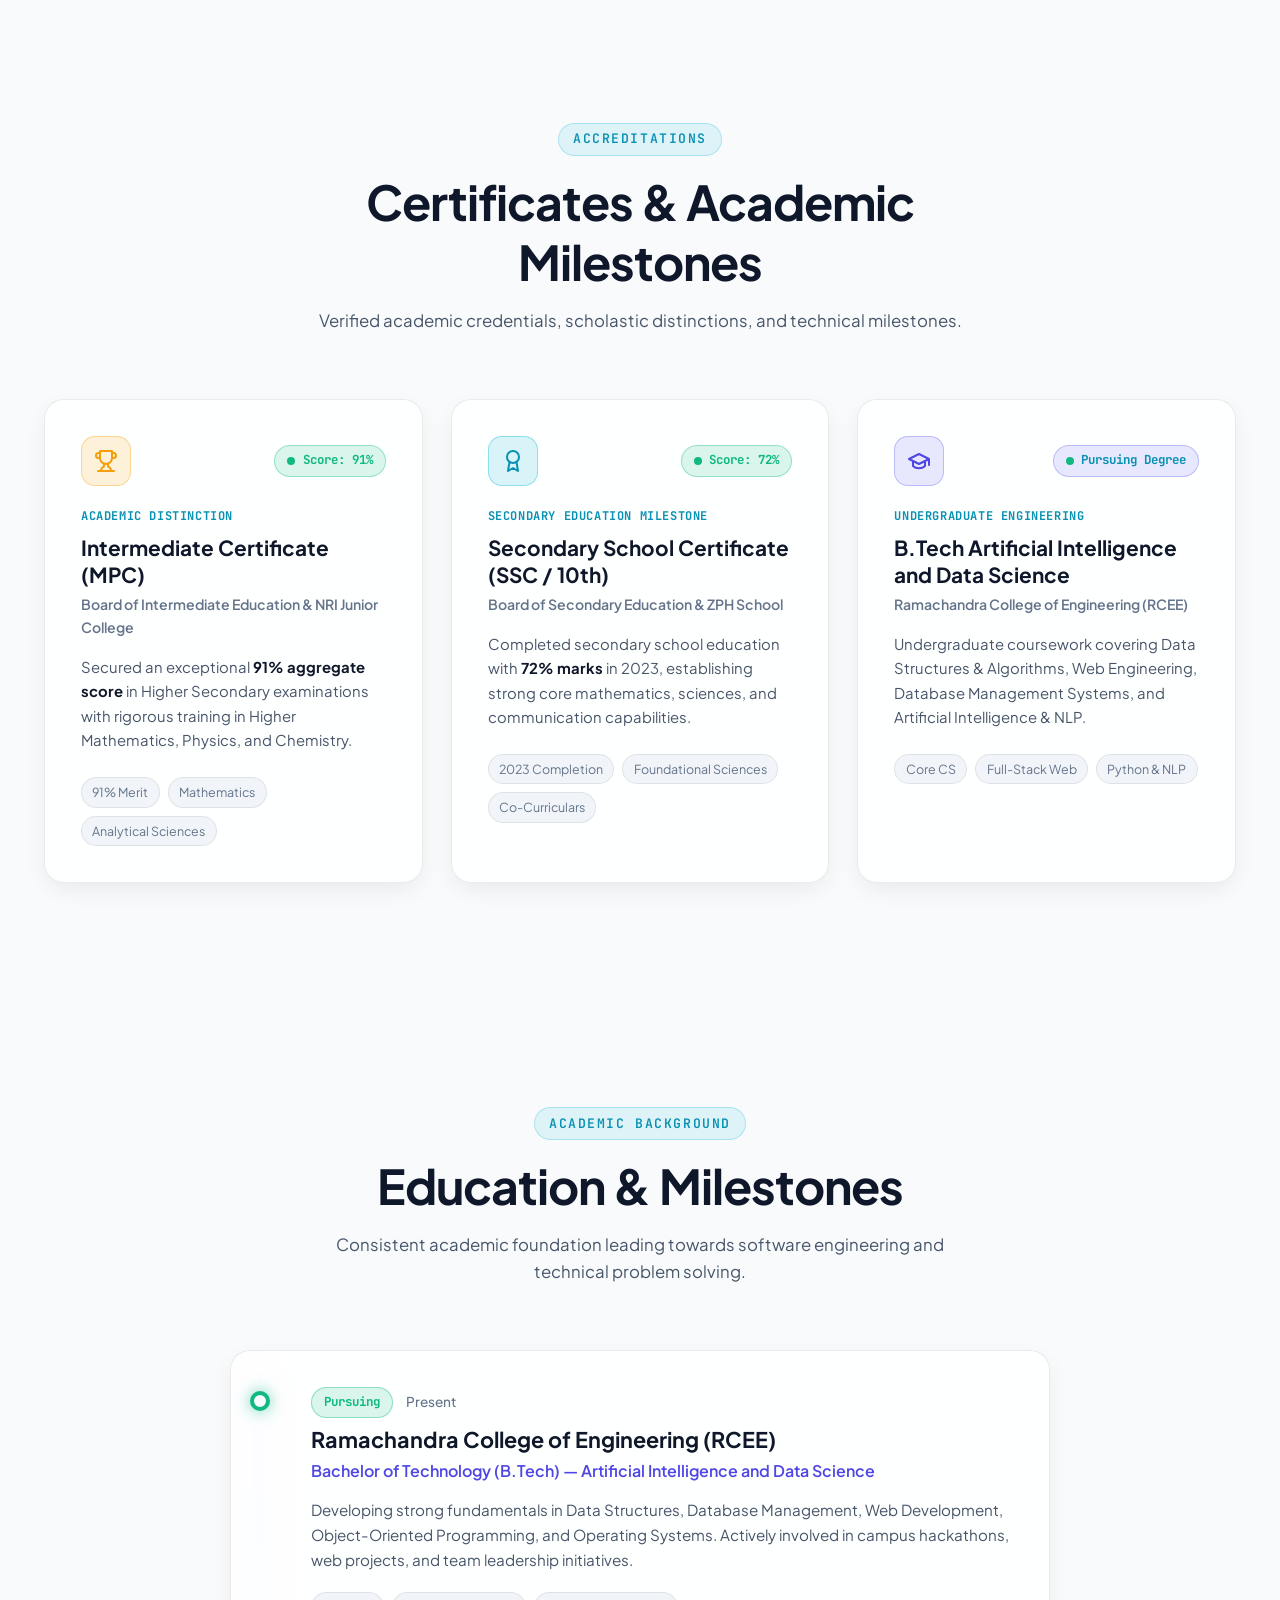
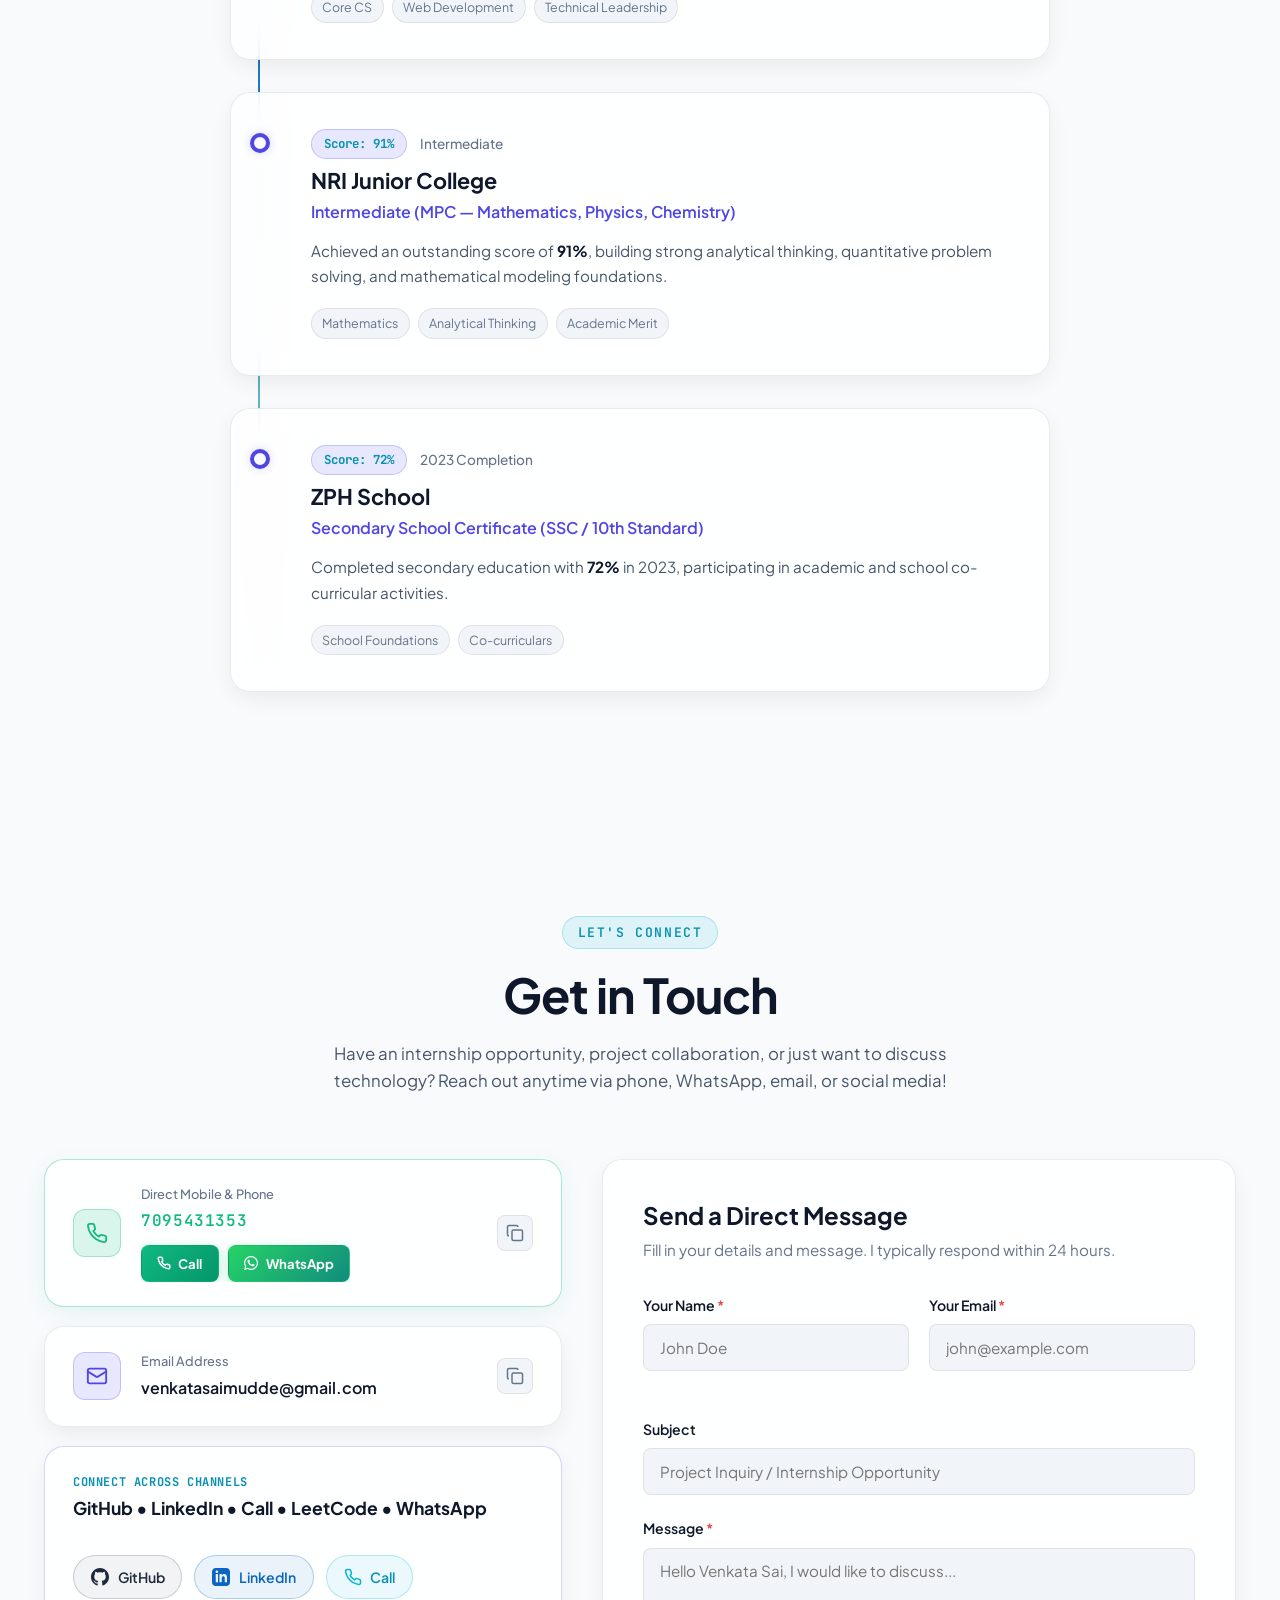
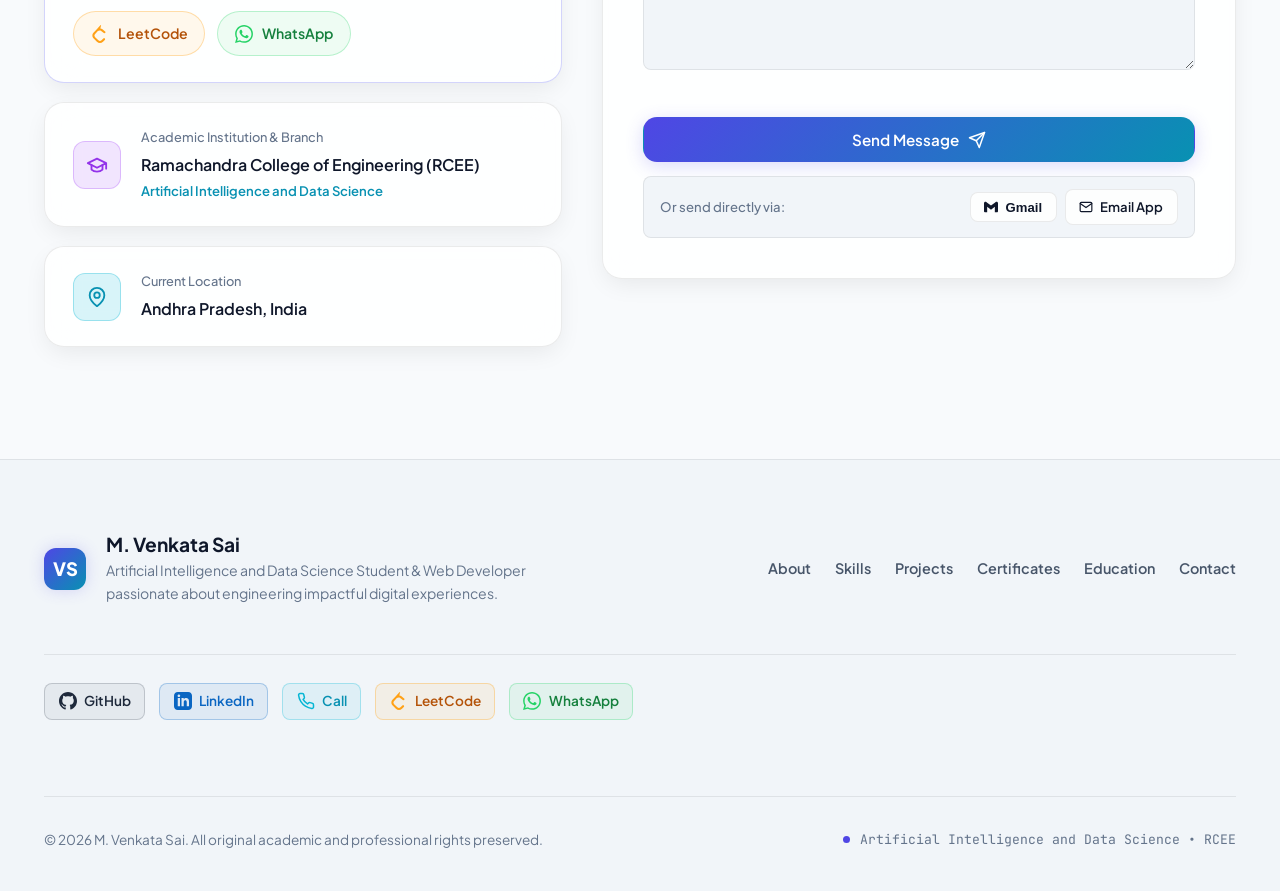
==== commit 4711ed74: "feat: add authentic portrait profile image and highlight social link icons with brand colors" ====
--- a/index.html
+++ b/index.html
@@ -225,64 +225,10 @@
             <div class="profile-card-glow" aria-hidden="true"></div>
             <div class="profile-card">
               <div class="profile-image-container">
-                <!-- High-fidelity Developer Avatar Illustration -->
-                <div class="avatar-box">
-                  <svg class="avatar-svg" viewBox="0 0 280 280" fill="none" xmlns="http://www.w3.org/2000/svg"
-                    role="img" aria-label="Venkata Sai Developer Profile Visual">
-                    <defs>
-                      <linearGradient id="bgGrad" x1="0%" y1="0%" x2="100%" y2="100%">
-                        <stop offset="0%" stop-color="#312e81" />
-                        <stop offset="50%" stop-color="#1e1b4b" />
-                        <stop offset="100%" stop-color="#0f172a" />
-                      </linearGradient>
-                      <linearGradient id="skinGrad" x1="0%" y1="0%" x2="100%" y2="100%">
-                        <stop offset="0%" stop-color="#f5d0b5" />
-                        <stop offset="100%" stop-color="#e2af8e" />
-                      </linearGradient>
-                      <linearGradient id="accentGrad" x1="0%" y1="0%" x2="100%" y2="100%">
-                        <stop offset="0%" stop-color="#6366f1" />
-                        <stop offset="100%" stop-color="#06b6d4" />
-                      </linearGradient>
-                    </defs>
-                    <!-- Background Circle -->
-                    <circle cx="140" cy="140" r="130" fill="url(#bgGrad)" stroke="url(#accentGrad)" stroke-width="3" />
-                    <!-- Ambient Code Lines Background -->
-                    <rect x="50" y="55" width="50" height="4" rx="2" fill="#6366f1" opacity="0.4" />
-                    <rect x="50" y="66" width="35" height="4" rx="2" fill="#06b6d4" opacity="0.3" />
-                    <rect x="195" y="55" width="45" height="4" rx="2" fill="#a855f7" opacity="0.4" />
-                    <rect x="205" y="66" width="35" height="4" rx="2" fill="#6366f1" opacity="0.3" />
-                    <!-- Stylized Developer Silhouette -->
-                    <!-- Body / Blazer -->
-                    <path d="M70 260 C70 210 100 185 140 185 C180 185 210 210 210 260 Z" fill="#1e293b" />
-                    <path d="M110 260 L140 210 L170 260 Z" fill="#0f172a" />
-                    <!-- Inner Shirt & Collar -->
-                    <polygon points="125,185 155,185 140,225" fill="#f8fafc" />
-                    <polygon points="135,185 145,185 140,215" fill="#6366f1" />
-                    <!-- Neck -->
-                    <rect x="126" y="150" width="28" height="38" rx="6" fill="url(#skinGrad)" />
-                    <!-- Head & Ears -->
-                    <circle cx="106" cy="135" r="9" fill="url(#skinGrad)" />
-                    <circle cx="174" cy="135" r="9" fill="url(#skinGrad)" />
-                    <path d="M108 120 C108 85 172 85 172 120 C172 155 158 170 140 170 C122 170 108 155 108 120 Z"
-                      fill="url(#skinGrad)" />
-                    <!-- Hair -->
-                    <path
-                      d="M104 115 C102 80 120 62 140 62 C165 62 176 80 176 115 C168 95 150 90 140 90 C130 90 115 95 104 115 Z"
-                      fill="#0f172a" />
-                    <!-- Modern Eyeglasses -->
-                    <rect x="116" y="118" width="20" height="14" rx="4" fill="none" stroke="#6366f1"
-                      stroke-width="2.5" />
-                    <rect x="144" y="118" width="20" height="14" rx="4" fill="none" stroke="#6366f1"
-                      stroke-width="2.5" />
-                    <line x1="136" y1="124" x2="144" y2="124" stroke="#6366f1" stroke-width="2.5" />
-                    <!-- Friendly Smile -->
-                    <path d="M132 150 Q140 156 148 150" fill="none" stroke="#831843" stroke-width="2.2"
-                      stroke-linecap="round" />
-                    <!-- Laptop in Foreground -->
-                    <rect x="85" y="240" width="110" height="30" rx="6" fill="#334155" stroke="#475569"
-                      stroke-width="2" />
-                    <polygon points="120,248 160,248 155,258 125,258" fill="#6366f1" opacity="0.8" />
-                  </svg>
+                <!-- Authentic Developer Profile Photo -->
+                <div class="avatar-box profile-photo-frame">
+                  <img src="profile.jpg" alt="M. Venkata Sai - Artificial Intelligence & Data Science Student" class="profile-photo" id="profile-img">
+                  <div class="profile-ring-glow" aria-hidden="true"></div>
                 </div>
                 <div class="profile-badge-floating">
                   <span class="badge-icon">
@@ -335,14 +281,13 @@
 
         <div class="about-grid">
           <div class="about-card story-card glass-panel">
-            <div class="card-icon-bubble">
-              <svg xmlns="http://www.w3.org/2000/svg" width="24" height="24" viewBox="0 0 24 24" fill="none"
-                stroke="currentColor" stroke-width="2" stroke-linecap="round" stroke-linejoin="round">
-                <path d="M20 21v-2a4 4 0 0 0-4-4H8a4 4 0 0 0-4 4v2" />
-                <circle cx="12" cy="7" r="4" />
-              </svg>
-            </div>
-            <h3 class="card-heading">Professional Profile</h3>
+            <div class="about-profile-header">
+              <img src="profile.jpg" alt="M. Venkata Sai" class="about-profile-avatar">
+              <div class="about-profile-meta">
+                <h3 class="card-heading">Professional Profile</h3>
+                <span class="about-profile-sub">M. Venkata Sai | AI &amp; Data Science</span>
+              </div>
+            </div>
             <p class="card-text">
               I am an aspiring software engineer currently pursuing my Bachelor of Technology (B.Tech) in
               <strong>Artificial Intelligence and Data Science</strong> at <strong>Ramachandra College of Engineering
@@ -1253,7 +1198,7 @@
         <div class="footer-social-links">
           <!-- 1. GitHub -->
           <a href="https://github.com/venkatasaimudde-cloud" target="_blank" rel="noopener noreferrer"
-            class="footer-social-btn" title="Visit GitHub Profile">
+            class="footer-social-btn github-pill" title="Visit GitHub Profile">
             <svg xmlns="http://www.w3.org/2000/svg" width="18" height="18" viewBox="0 0 24 24" fill="currentColor">
               <path
                 d="M12 0c-6.626 0-12 5.373-12 12 0 5.302 3.438 9.8 8.207 11.387.599.111.793-.261.793-.577v-2.234c-3.338.726-4.033-1.416-4.033-1.416-.546-1.387-1.333-1.756-1.333-1.756-1.089-.745.083-.729.083-.729 1.205.084 1.839 1.237 1.839 1.237 1.07 1.834 2.807 1.304 3.492.997.107-.775.418-1.305.762-1.604-2.665-.305-5.467-1.334-5.467-5.931 0-1.311.469-2.381 1.236-3.221-.124-.303-.535-1.524.117-3.176 0 0 1.008-.322 3.301 1.23.957-.266 1.983-.399 3.003-.404 1.02.005 2.047.138 3.006.404 2.291-1.552 3.297-1.23 3.297-1.23.653 1.653.242 2.874.118 3.176.77.84 1.235 1.911 1.235 3.221 0 4.609-2.807 5.624-5.479 5.921.43.372.823 1.102.823 2.222v3.293c0 .319.192.694.801.576 4.765-1.589 8.199-6.086 8.199-11.386 0-6.627-5.373-12-12-12z" />
@@ -1262,7 +1207,7 @@
           </a>
           <!-- 2. LinkedIn -->
           <a href="https://www.linkedin.com/in/venkata-sai-418494373/?isSelfProfile=true" target="_blank"
-            rel="noopener noreferrer" class="footer-social-btn" title="Connect on LinkedIn">
+            rel="noopener noreferrer" class="footer-social-btn linkedin-pill" title="Connect on LinkedIn">
             <svg xmlns="http://www.w3.org/2000/svg" width="18" height="18" viewBox="0 0 24 24" fill="currentColor">
               <path
                 d="M19 0h-14c-2.761 0-5 2.239-5 5v14c0 2.761 2.239 5 5 5h14c2.762 0 5-2.239 5-5v-14c0-2.761-2.238-5-5-5zm-11 19h-3v-11h3v11zm-1.5-12.268c-.966 0-1.75-.79-1.75-1.764s.784-1.764 1.75-1.764 1.75.79 1.75 1.764-.783 1.764-1.75 1.764zm13.5 12.268h-3v-5.604c0-3.368-4-3.113-4 0v5.604h-3v-11h3v1.765c1.396-2.586 7-2.777 7 2.476v6.759z" />
@@ -1270,7 +1215,7 @@
             <span>LinkedIn</span>
           </a>
           <!-- 3. Call -->
-          <a href="tel:7095431353" class="footer-social-btn" title="Call directly: 7095431353">
+          <a href="tel:7095431353" class="footer-social-btn call-pill" title="Call directly: 7095431353">
             <svg xmlns="http://www.w3.org/2000/svg" width="18" height="18" viewBox="0 0 24 24" fill="none"
               stroke="currentColor" stroke-width="2" stroke-linecap="round" stroke-linejoin="round">
               <path
@@ -1280,7 +1225,7 @@
           </a>
           <!-- 4. LeetCode -->
           <a href="https://leetcode.com/u/Venkata_Sai_Mudde/" target="_blank" rel="noopener noreferrer"
-            class="footer-social-btn" title="Visit LeetCode Profile">
+            class="footer-social-btn leetcode-pill" title="Visit LeetCode Profile">
             <svg xmlns="http://www.w3.org/2000/svg" width="18" height="18" viewBox="0 0 24 24" fill="currentColor">
               <path
                 d="M13.483 0a1.374 1.374 0 0 0-.961.438L7.116 6.226l-3.854 4.126a5.266 5.266 0 0 0-1.209 2.104 5.35 5.35 0 0 0-.125.513 5.527 5.527 0 0 0 .062 2.362 5.83 5.83 0 0 0 .349 1.017 5.938 5.938 0 0 0 1.271 1.818l4.277 4.193.039.038c2.248 2.165 5.852 2.133 8.063-.074l2.396-2.392c.54-.54.54-1.414.003-1.955a1.378 1.378 0 0 0-1.951-.003l-2.396 2.392a3.021 3.021 0 0 1-4.205.038l-.02-.019-4.276-4.193c-.652-.64-.972-1.469-.948-2.263a2.68 2.68 0 0 1 .066-.523 2.545 2.545 0 0 1 .619-1.164L9.13 8.114c1.058-1.134 3.204-1.27 4.43-.278l3.501 2.831c.593.48 1.461.387 1.94-.207a1.384 1.384 0 0 0-.207-1.943l-3.5-2.831c-.8-.647-1.705-1.072-2.799-1.132z" />
@@ -1289,7 +1234,7 @@
           </a>
           <!-- 5. WhatsApp -->
           <a href="https://wa.me/917095431353" target="_blank" rel="noopener noreferrer"
-            class="footer-social-btn" title="Chat on WhatsApp">
+            class="footer-social-btn whatsapp-pill" title="Chat on WhatsApp">
             <svg xmlns="http://www.w3.org/2000/svg" width="18" height="18" viewBox="0 0 24 24" fill="currentColor">
               <path
                 d="M.057 24l1.687-6.163c-1.041-1.804-1.588-3.849-1.587-5.946.003-6.556 5.338-11.891 11.893-11.891 3.181.001 6.167 1.24 8.413 3.488 2.245 2.248 3.481 5.236 3.48 8.414-.003 6.557-5.338 11.892-11.893 11.892-1.99-.001-3.951-.5-5.688-1.448l-6.305 1.654zm6.597-3.807c1.676.995 3.276 1.591 5.392 1.592 5.448 0 9.886-4.434 9.889-9.885.002-5.462-4.415-9.89-9.881-9.892-5.452 0-9.887 4.434-9.889 9.884-.001 2.225.651 3.891 1.746 5.634l-.999 3.648 3.742-.981zm11.387-5.464c-.074-.124-.272-.198-.57-.347-.297-.149-1.758-.868-2.031-.967-.272-.099-.47-.149-.669.149-.198.297-.768.967-.941 1.165-.173.198-.347.223-.644.074-.297-.149-1.255-.462-2.39-1.475-.883-.788-1.48-1.761-1.653-2.059-.173-.297-.018-.458.13-.606.134-.133.297-.347.446-.521.151-.172.2-.296.3-.495.099-.198.05-.372-.025-.521-.075-.148-.669-1.611-.916-2.206-.242-.579-.487-.501-.669-.51l-.57-.01c-.198 0-.52.074-.792.372s-1.04 1.016-1.04 2.479 1.065 2.876 1.213 3.074c.149.198 2.095 3.2 5.076 4.487.709.306 1.263.489 1.694.626.712.226 1.36.194 1.872.118.571-.085 1.758-.719 2.006-1.413.248-.695.248-1.29.173-1.414z" />
--- a/styles.css
+++ b/styles.css
@@ -630,12 +630,6 @@
   box-shadow: 0 4px 14px var(--brand-glow);
 }
 
-.hero-social-link.whatsapp-pill:hover {
-  color: #25d366;
-  border-color: rgba(37, 211, 102, 0.4);
-  box-shadow: 0 4px 14px rgba(37, 211, 102, 0.25);
-}
-
 /* Hero Quick Stats */
 .hero-highlights {
   display: flex;
@@ -726,6 +720,67 @@
   border-radius: 50%;
   position: relative;
   box-shadow: 0 10px 30px rgba(0, 0, 0, 0.4);
+}
+
+.profile-photo-frame {
+  padding: 4px;
+  background: linear-gradient(135deg, var(--brand-primary), var(--brand-secondary), var(--brand-accent));
+  box-shadow: 0 12px 35px rgba(99, 102, 241, 0.4);
+  display: flex;
+  align-items: center;
+  justify-content: center;
+  overflow: hidden;
+}
+
+.profile-photo {
+  width: 100%;
+  height: 100%;
+  object-fit: cover;
+  object-position: center 18%;
+  border-radius: 50%;
+  display: block;
+  transition: transform var(--transition-normal);
+}
+
+.profile-card:hover .profile-photo {
+  transform: scale(1.06);
+}
+
+.profile-ring-glow {
+  position: absolute;
+  inset: 0;
+  border-radius: 50%;
+  border: 2px solid rgba(255, 255, 255, 0.2);
+  pointer-events: none;
+}
+
+.about-profile-header {
+  display: flex;
+  align-items: center;
+  gap: 1.15rem;
+  margin-bottom: 1.25rem;
+}
+
+.about-profile-avatar {
+  width: 62px;
+  height: 62px;
+  border-radius: 50%;
+  object-fit: cover;
+  object-position: center 18%;
+  border: 2.5px solid var(--brand-primary);
+  box-shadow: 0 4px 14px var(--brand-glow);
+  flex-shrink: 0;
+}
+
+.about-profile-meta {
+  display: flex;
+  flex-direction: column;
+}
+
+.about-profile-sub {
+  font-size: 0.86rem;
+  color: var(--text-muted);
+  font-weight: 500;
 }
 
 .avatar-svg {
@@ -2642,18 +2697,7 @@
   box-shadow: 0 0 14px rgba(255, 161, 22, 0.4);
 }
 
-/* ===== Side-by-Side Channels: GitHub, LinkedIn, Call, LeetCode, WhatsApp ===== */
-.hero-social-link.call-pill:hover {
-  color: #3b82f6;
-  border-color: rgba(59, 130, 246, 0.5);
-  box-shadow: 0 4px 14px rgba(59, 130, 246, 0.25);
-}
-
-.hero-social-link.leetcode-pill:hover {
-  color: #ffa116;
-  border-color: rgba(255, 161, 22, 0.5);
-  box-shadow: 0 4px 14px rgba(255, 161, 22, 0.25);
-}
+/* ===== Side-by-Side Brand Channels: GitHub, LinkedIn, Call, LeetCode, WhatsApp ===== */
 
 .social-side-by-side {
   display: flex;
@@ -2686,33 +2730,200 @@
   background: var(--bg-card-hover);
 }
 
-.social-connect-pill.github-pill:hover {
-  border-color: rgba(255, 255, 255, 0.5);
-  box-shadow: 0 4px 14px rgba(255, 255, 255, 0.15);
-}
-
-.social-connect-pill.linkedin-pill:hover {
+/* Distinct Brand Colors for Icons in Default State */
+.github-pill svg {
+  color: #f0f6fc;
+  fill: currentColor;
+  transition: all var(--transition-fast);
+}
+
+.linkedin-pill svg {
   color: #0a66c2;
+  fill: currentColor;
+  transition: all var(--transition-fast);
+}
+
+.call-pill svg {
+  color: #06b6d4;
+  stroke: #06b6d4;
+  transition: all var(--transition-fast);
+}
+
+.leetcode-pill svg {
+  color: #ffa116;
+  fill: currentColor;
+  transition: all var(--transition-fast);
+}
+
+.whatsapp-pill svg {
+  color: #25d366;
+  fill: currentColor;
+  transition: all var(--transition-fast);
+}
+
+/* 1. GITHUB */
+.hero-social-link.github-pill,
+.social-connect-pill.github-pill,
+.footer-social-btn.github-pill {
+  background: rgba(255, 255, 255, 0.05);
+  border-color: rgba(255, 255, 255, 0.18);
+  color: #f0f6fc;
+}
+
+.hero-social-link.github-pill:hover,
+.social-connect-pill.github-pill:hover,
+.footer-social-btn.github-pill:hover {
+  background: rgba(255, 255, 255, 0.14);
+  border-color: rgba(255, 255, 255, 0.45);
+  color: #ffffff;
+  box-shadow: 0 4px 16px rgba(255, 255, 255, 0.15);
+  transform: translateY(-2px);
+}
+
+/* 2. LINKEDIN */
+.hero-social-link.linkedin-pill,
+.social-connect-pill.linkedin-pill,
+.footer-social-btn.linkedin-pill {
+  background: rgba(10, 102, 194, 0.12);
+  border-color: rgba(10, 102, 194, 0.35);
+  color: #e0edff;
+}
+
+.hero-social-link.linkedin-pill:hover,
+.social-connect-pill.linkedin-pill:hover,
+.footer-social-btn.linkedin-pill:hover {
+  background: rgba(10, 102, 194, 0.24);
   border-color: #0a66c2;
-  box-shadow: 0 4px 14px rgba(10, 102, 194, 0.3);
-}
-
-.social-connect-pill.call-pill:hover {
-  color: #3b82f6;
-  border-color: #3b82f6;
-  box-shadow: 0 4px 14px rgba(59, 130, 246, 0.3);
-}
-
-.social-connect-pill.leetcode-pill:hover {
-  color: #ffa116;
+  color: #ffffff;
+  box-shadow: 0 4px 16px rgba(10, 102, 194, 0.4);
+  transform: translateY(-2px);
+}
+
+.hero-social-link.linkedin-pill:hover svg,
+.social-connect-pill.linkedin-pill:hover svg,
+.footer-social-btn.linkedin-pill:hover svg {
+  color: #38bdf8;
+}
+
+/* 3. CALL */
+.hero-social-link.call-pill,
+.social-connect-pill.call-pill,
+.footer-social-btn.call-pill {
+  background: rgba(6, 182, 212, 0.12);
+  border-color: rgba(6, 182, 212, 0.35);
+  color: #e0f7fa;
+}
+
+.hero-social-link.call-pill:hover,
+.social-connect-pill.call-pill:hover,
+.footer-social-btn.call-pill:hover {
+  background: rgba(6, 182, 212, 0.24);
+  border-color: #06b6d4;
+  color: #ffffff;
+  box-shadow: 0 4px 16px rgba(6, 182, 212, 0.4);
+  transform: translateY(-2px);
+}
+
+.hero-social-link.call-pill:hover svg,
+.social-connect-pill.call-pill:hover svg,
+.footer-social-btn.call-pill:hover svg {
+  color: #22d3ee;
+  stroke: #22d3ee;
+}
+
+/* 4. LEETCODE */
+.hero-social-link.leetcode-pill,
+.social-connect-pill.leetcode-pill,
+.footer-social-btn.leetcode-pill {
+  background: rgba(255, 161, 22, 0.12);
+  border-color: rgba(255, 161, 22, 0.4);
+  color: #fff4e0;
+}
+
+.hero-social-link.leetcode-pill:hover,
+.social-connect-pill.leetcode-pill:hover,
+.footer-social-btn.leetcode-pill:hover {
+  background: rgba(255, 161, 22, 0.24);
   border-color: #ffa116;
-  box-shadow: 0 4px 14px rgba(255, 161, 22, 0.3);
-}
-
-.social-connect-pill.whatsapp-pill:hover {
-  color: #25d366;
+  color: #ffffff;
+  box-shadow: 0 4px 16px rgba(255, 161, 22, 0.4);
+  transform: translateY(-2px);
+}
+
+.hero-social-link.leetcode-pill:hover svg,
+.social-connect-pill.leetcode-pill:hover svg,
+.footer-social-btn.leetcode-pill:hover svg {
+  color: #ffb84d;
+}
+
+/* 5. WHATSAPP */
+.hero-social-link.whatsapp-pill,
+.social-connect-pill.whatsapp-pill,
+.footer-social-btn.whatsapp-pill {
+  background: rgba(37, 211, 102, 0.12);
+  border-color: rgba(37, 211, 102, 0.35);
+  color: #e6fbed;
+}
+
+.hero-social-link.whatsapp-pill:hover,
+.social-connect-pill.whatsapp-pill:hover,
+.footer-social-btn.whatsapp-pill:hover {
+  background: rgba(37, 211, 102, 0.24);
   border-color: #25d366;
-  box-shadow: 0 4px 14px rgba(37, 211, 102, 0.3);
+  color: #ffffff;
+  box-shadow: 0 4px 16px rgba(37, 211, 102, 0.4);
+  transform: translateY(-2px);
+}
+
+.hero-social-link.whatsapp-pill:hover svg,
+.social-connect-pill.whatsapp-pill:hover svg,
+.footer-social-btn.whatsapp-pill:hover svg {
+  color: #4ade80;
+}
+
+/* Light Theme Support for Social Brand Pills */
+[data-theme="light"] .hero-social-link.github-pill,
+[data-theme="light"] .social-connect-pill.github-pill,
+[data-theme="light"] .footer-social-btn.github-pill {
+  background: rgba(15, 23, 42, 0.05);
+  border-color: rgba(15, 23, 42, 0.18);
+  color: #1e293b;
+}
+
+[data-theme="light"] .github-pill svg {
+  color: #1e293b;
+}
+
+[data-theme="light"] .hero-social-link.linkedin-pill,
+[data-theme="light"] .social-connect-pill.linkedin-pill,
+[data-theme="light"] .footer-social-btn.linkedin-pill {
+  background: rgba(10, 102, 194, 0.08);
+  border-color: rgba(10, 102, 194, 0.28);
+  color: #0a66c2;
+}
+
+[data-theme="light"] .hero-social-link.call-pill,
+[data-theme="light"] .social-connect-pill.call-pill,
+[data-theme="light"] .footer-social-btn.call-pill {
+  background: rgba(6, 182, 212, 0.08);
+  border-color: rgba(6, 182, 212, 0.28);
+  color: #0891b2;
+}
+
+[data-theme="light"] .hero-social-link.leetcode-pill,
+[data-theme="light"] .social-connect-pill.leetcode-pill,
+[data-theme="light"] .footer-social-btn.leetcode-pill {
+  background: rgba(255, 161, 22, 0.08);
+  border-color: rgba(255, 161, 22, 0.32);
+  color: #b45309;
+}
+
+[data-theme="light"] .hero-social-link.whatsapp-pill,
+[data-theme="light"] .social-connect-pill.whatsapp-pill,
+[data-theme="light"] .footer-social-btn.whatsapp-pill {
+  background: rgba(37, 211, 102, 0.08);
+  border-color: rgba(37, 211, 102, 0.28);
+  color: #15803d;
 }
 
 /* ==========================================================================
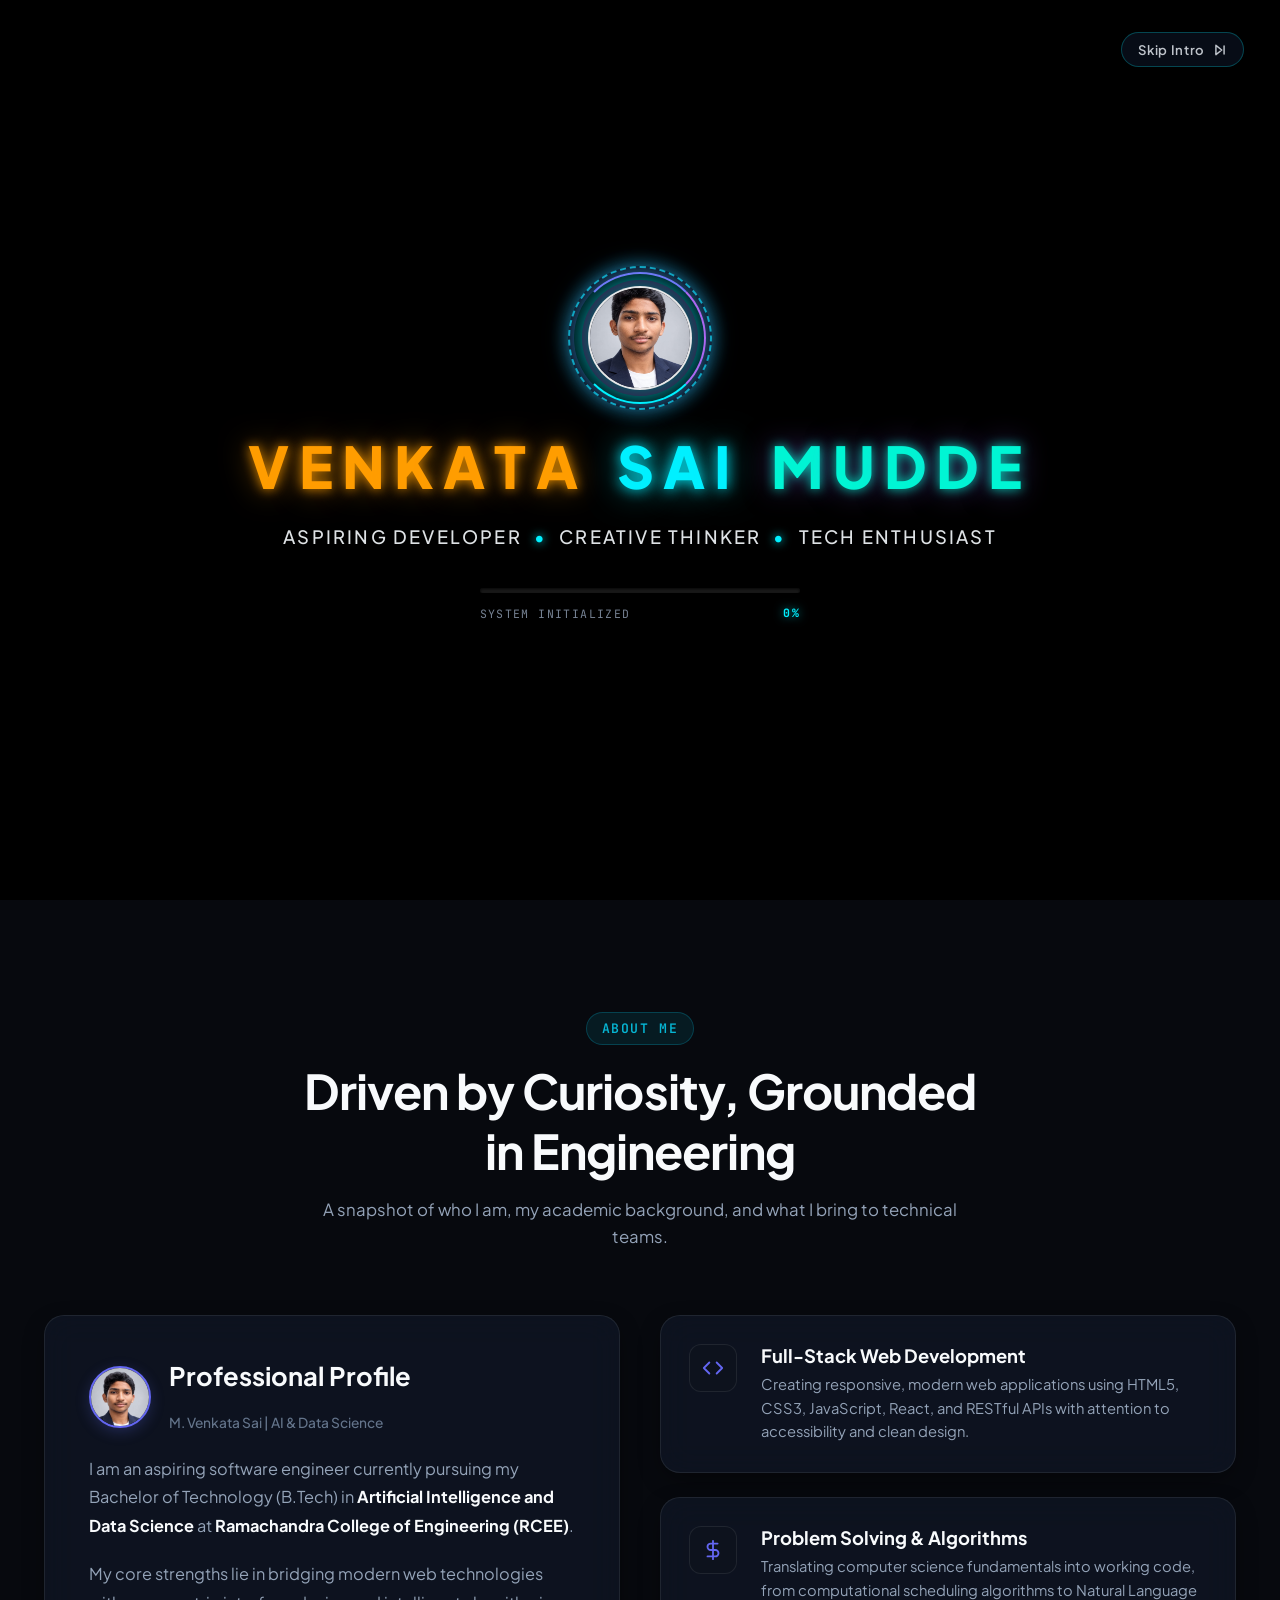
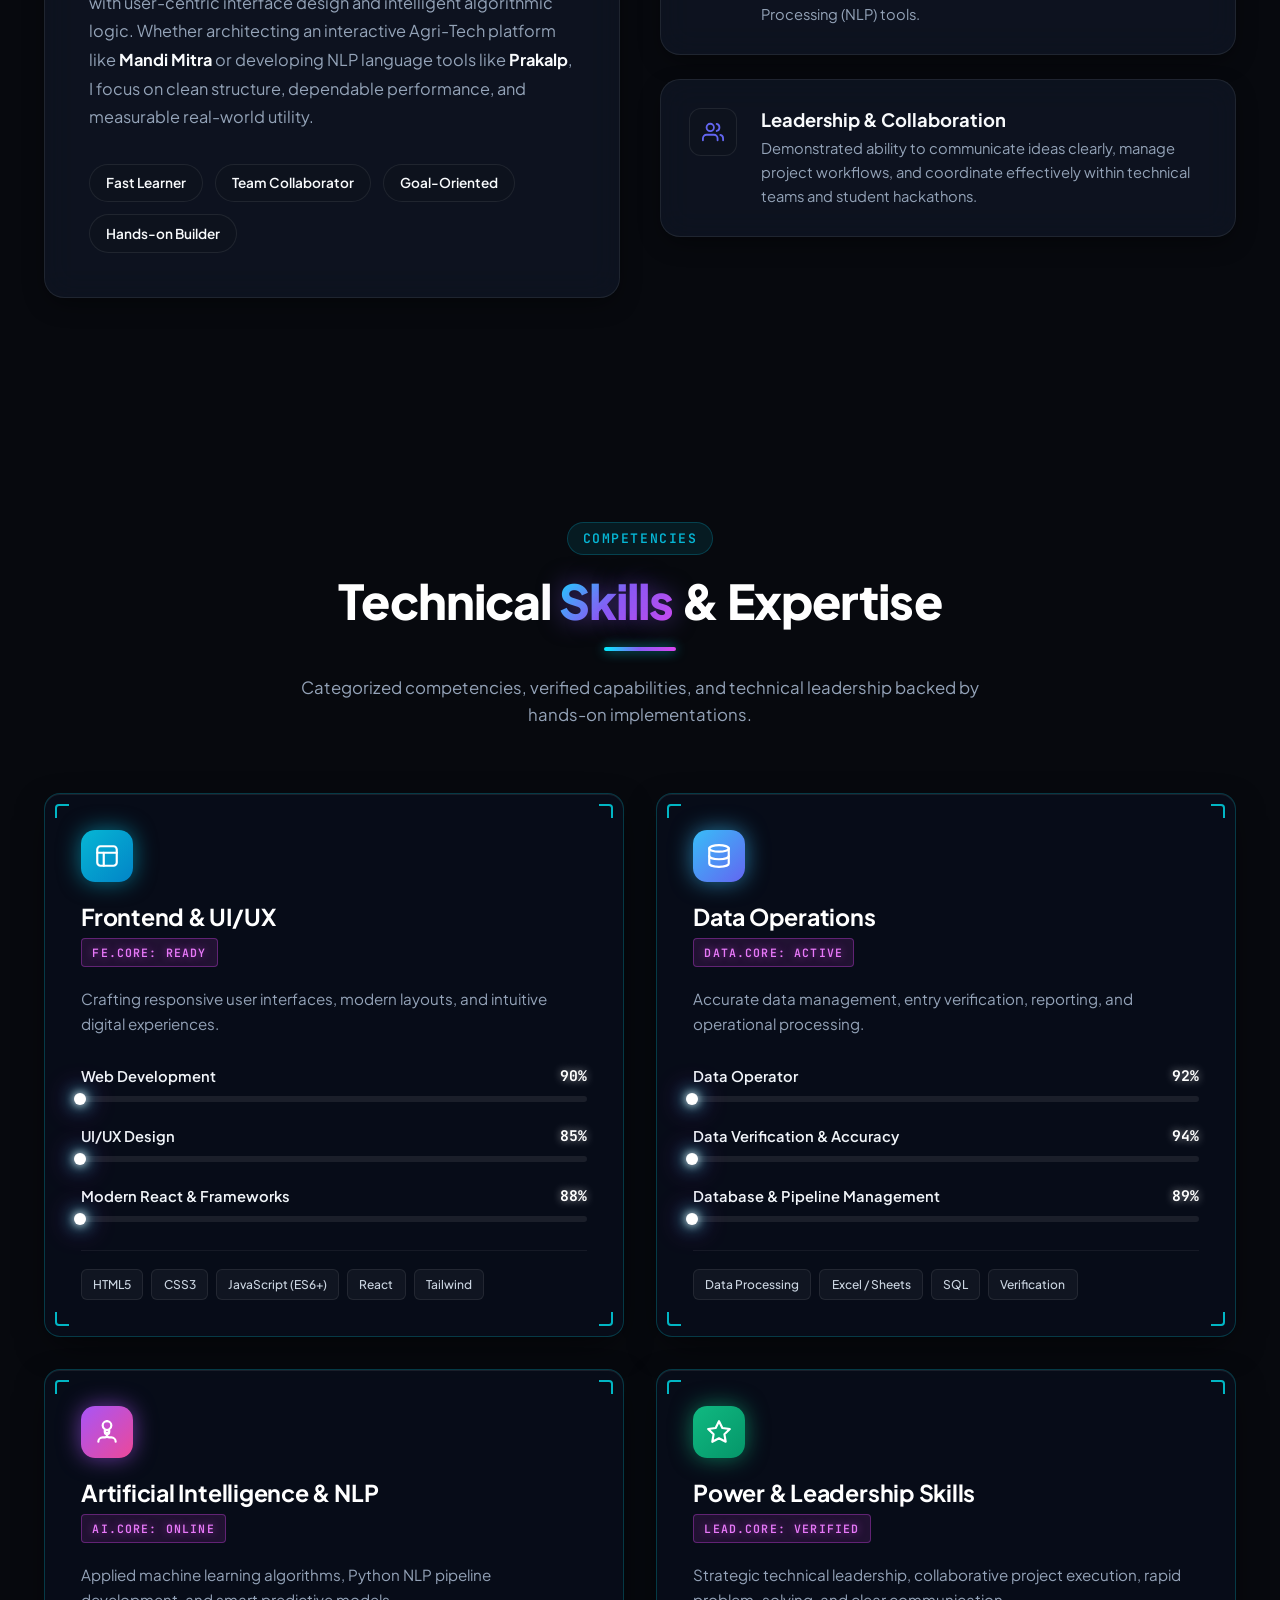
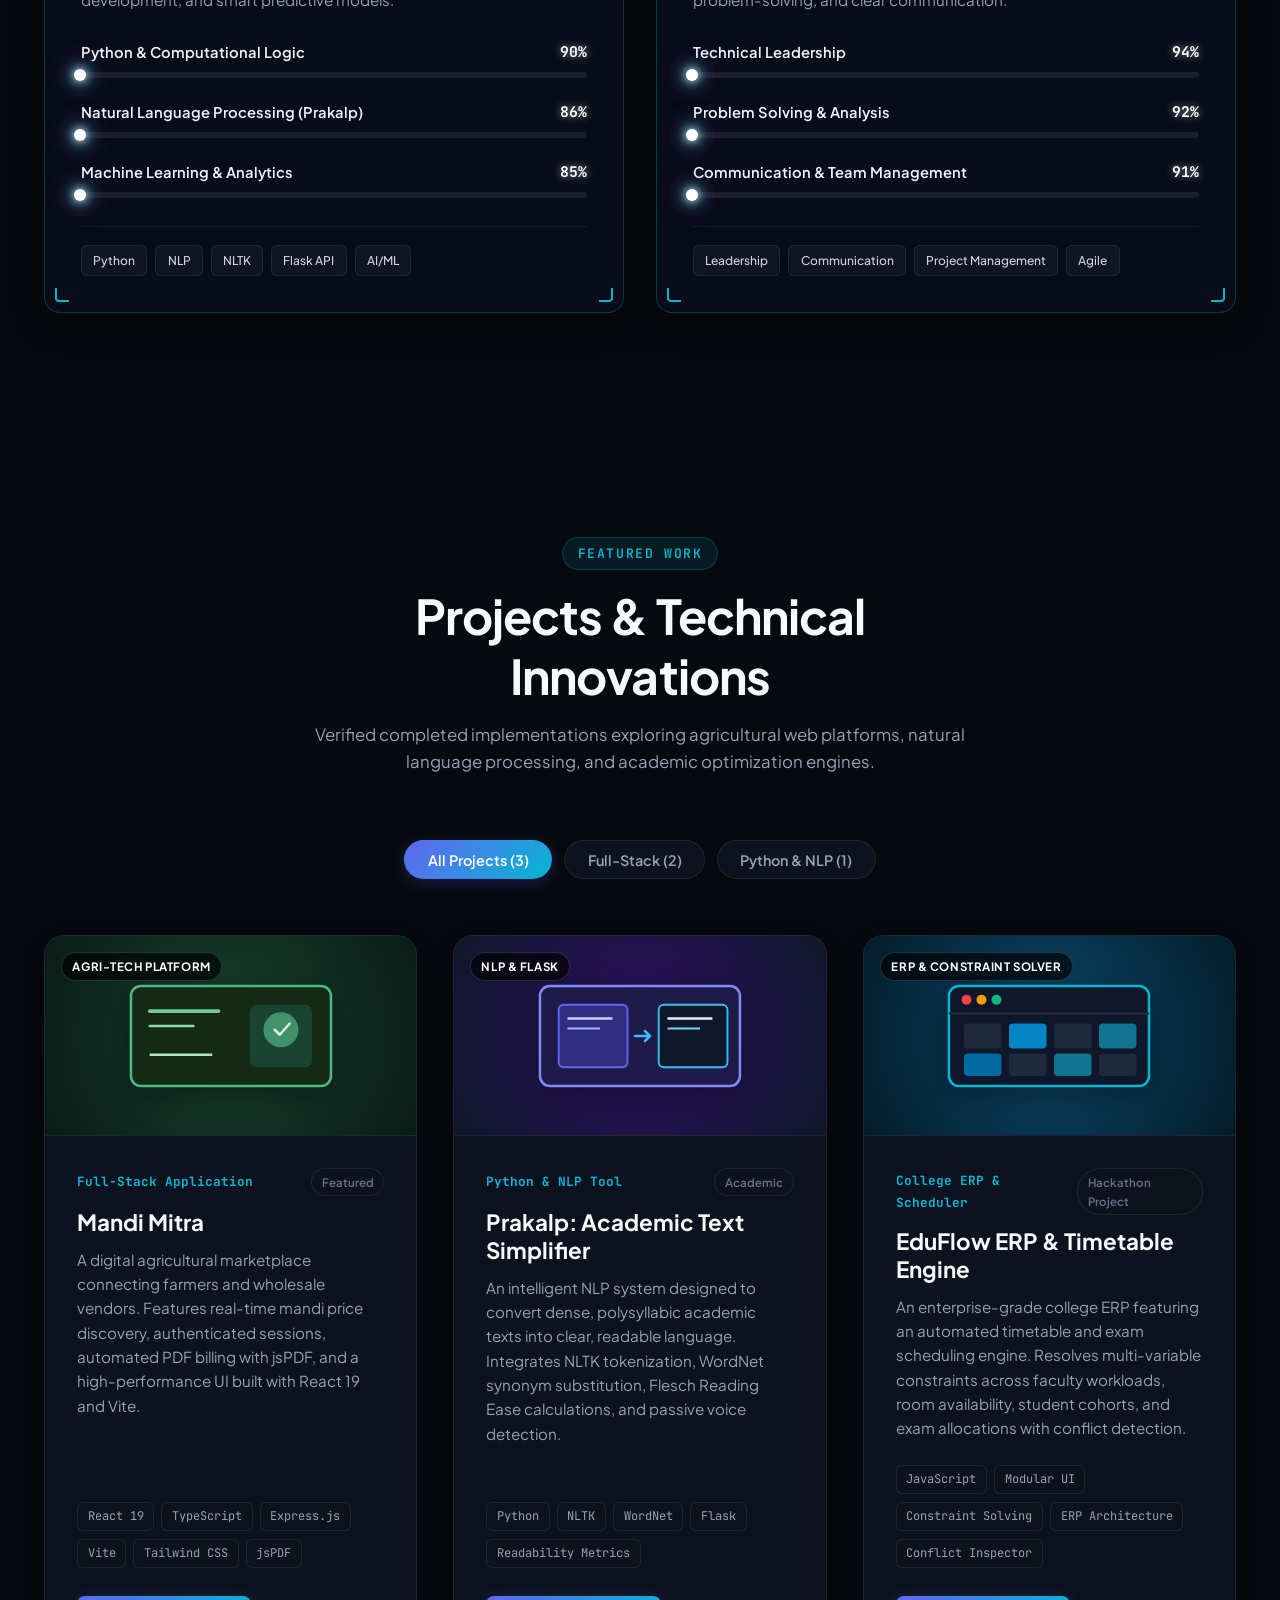
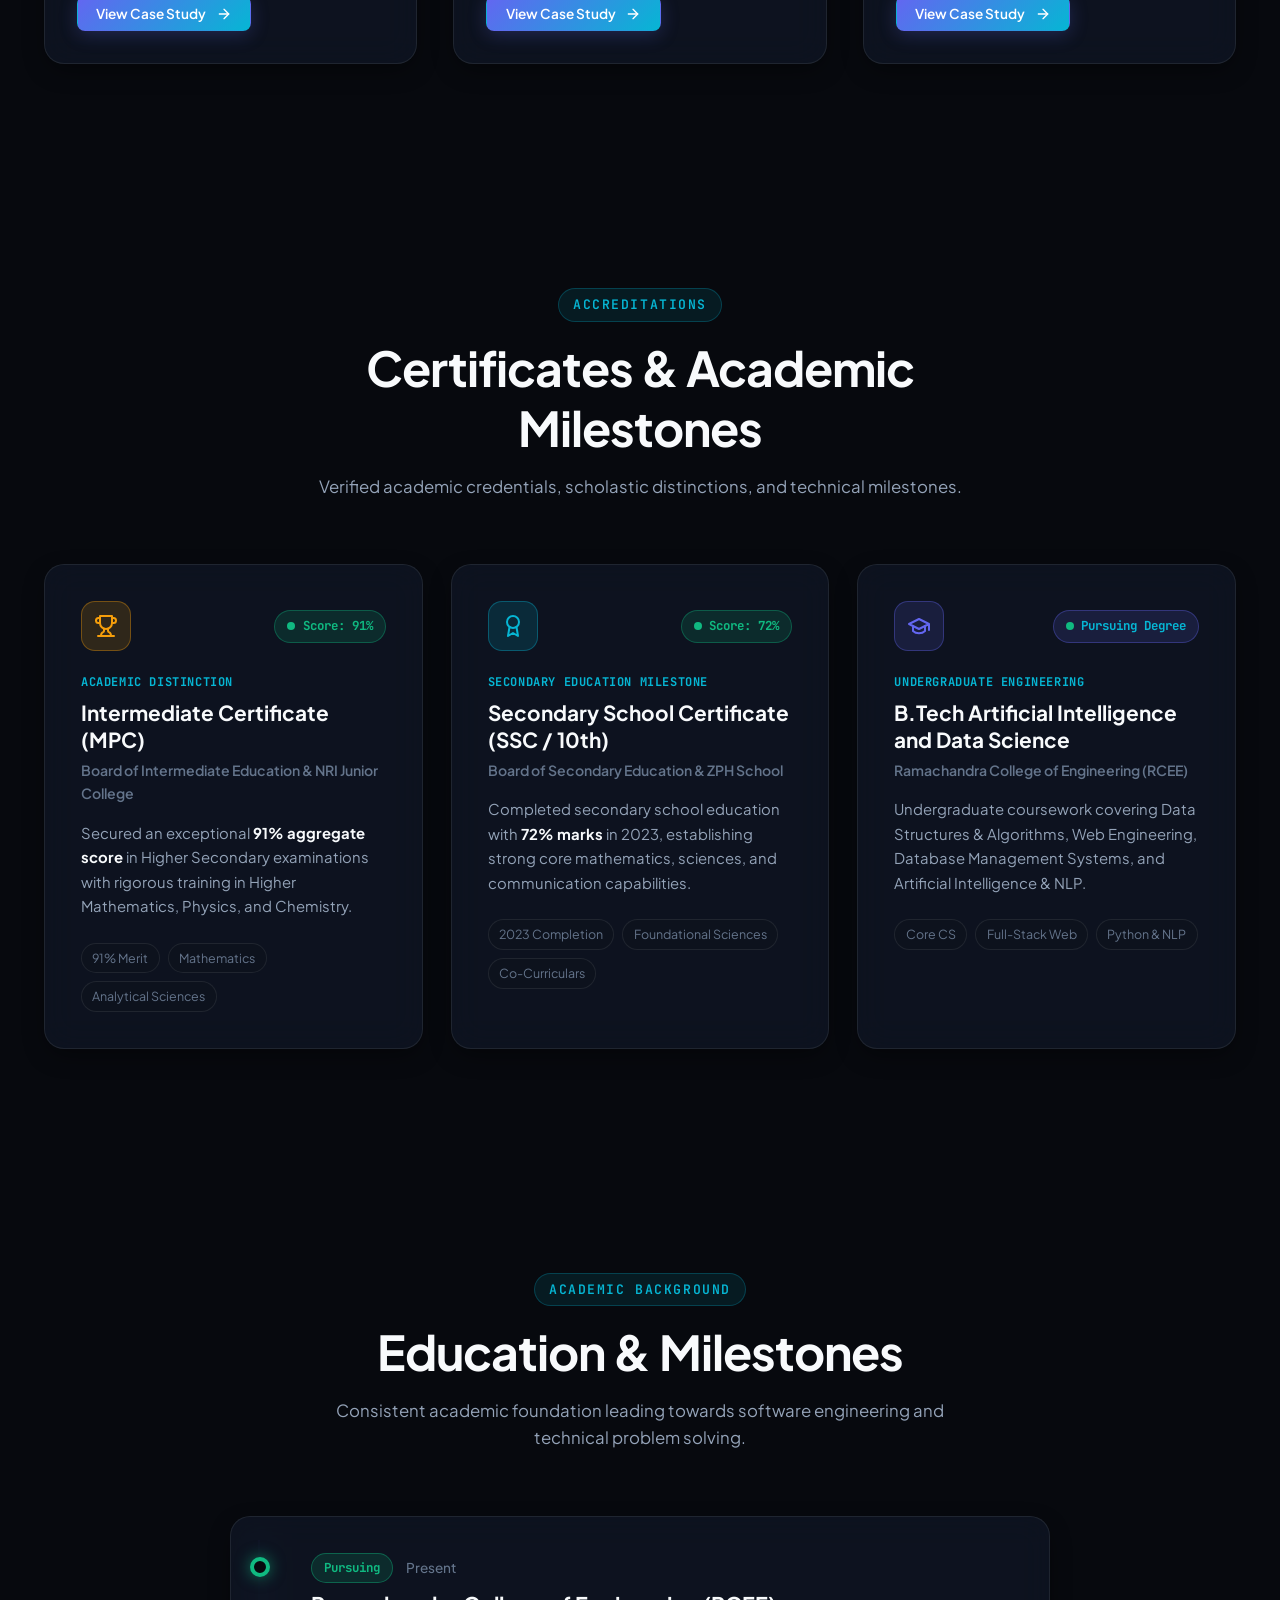
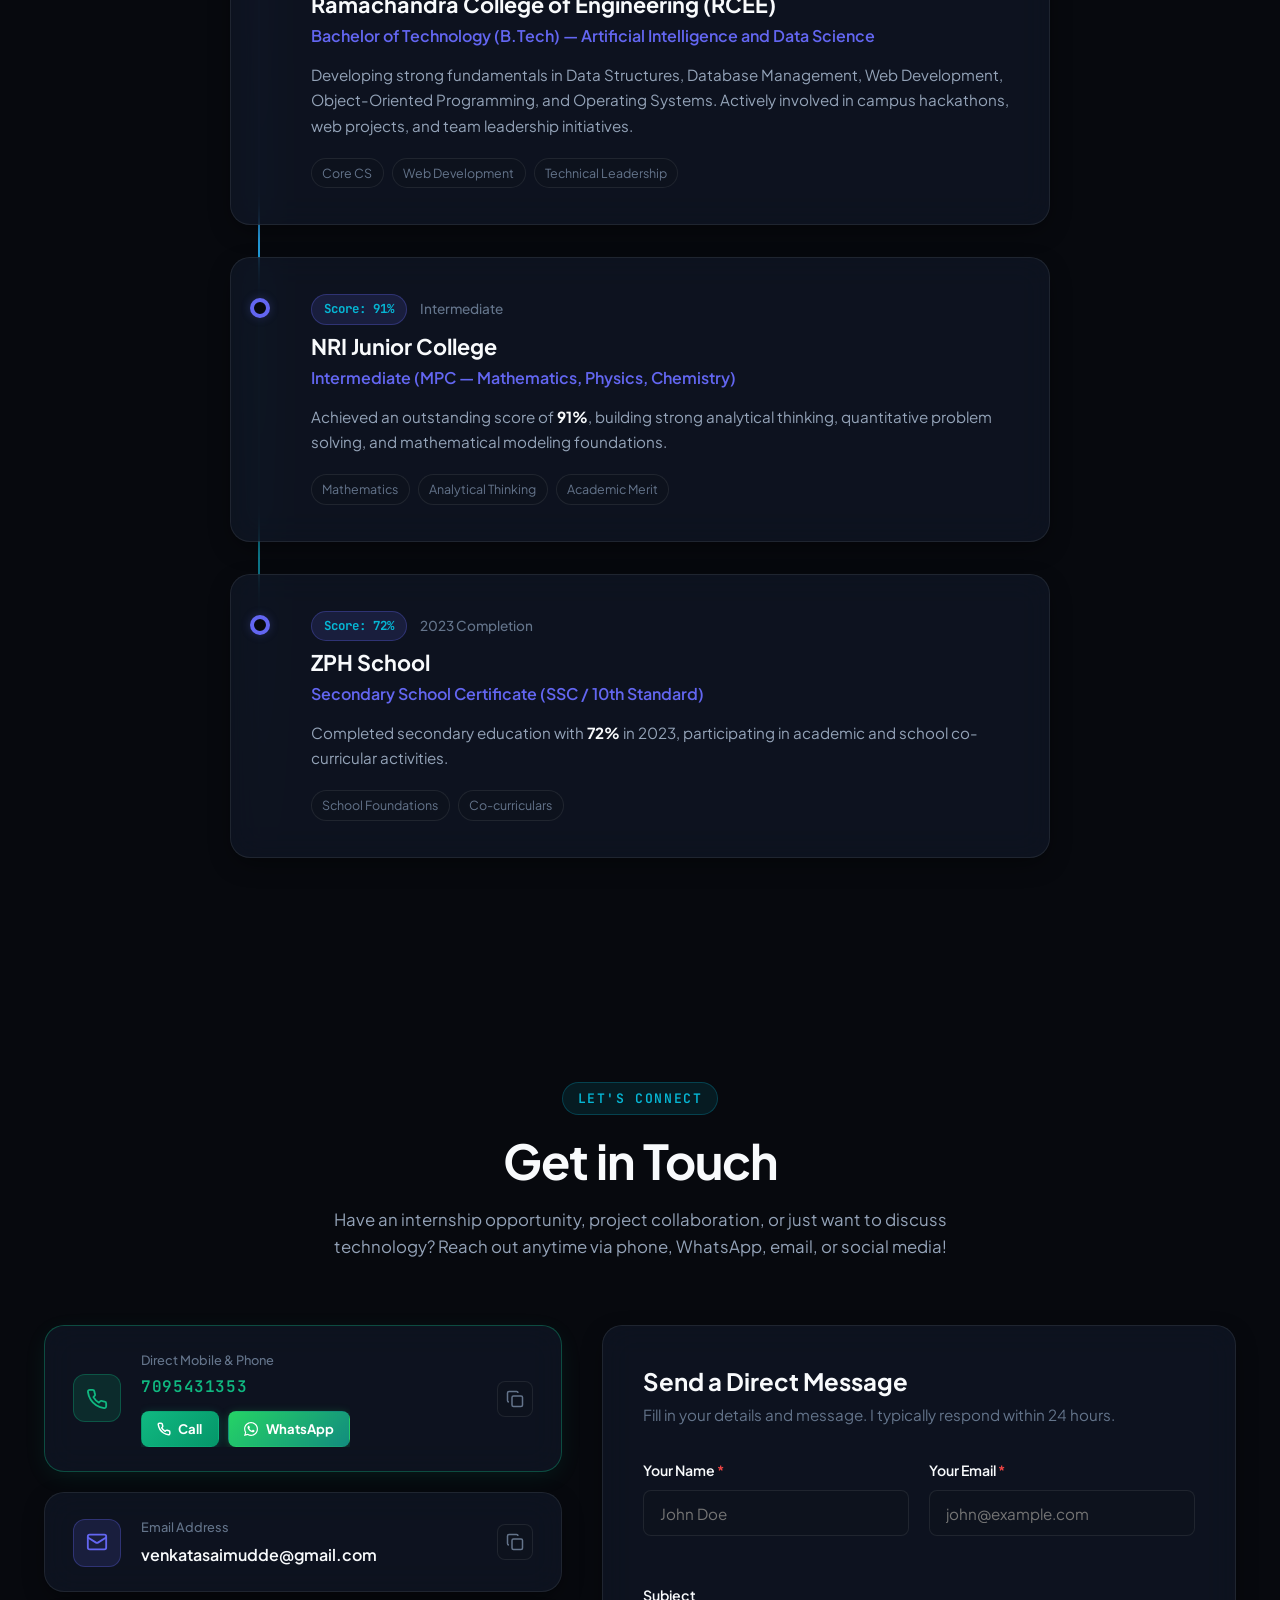
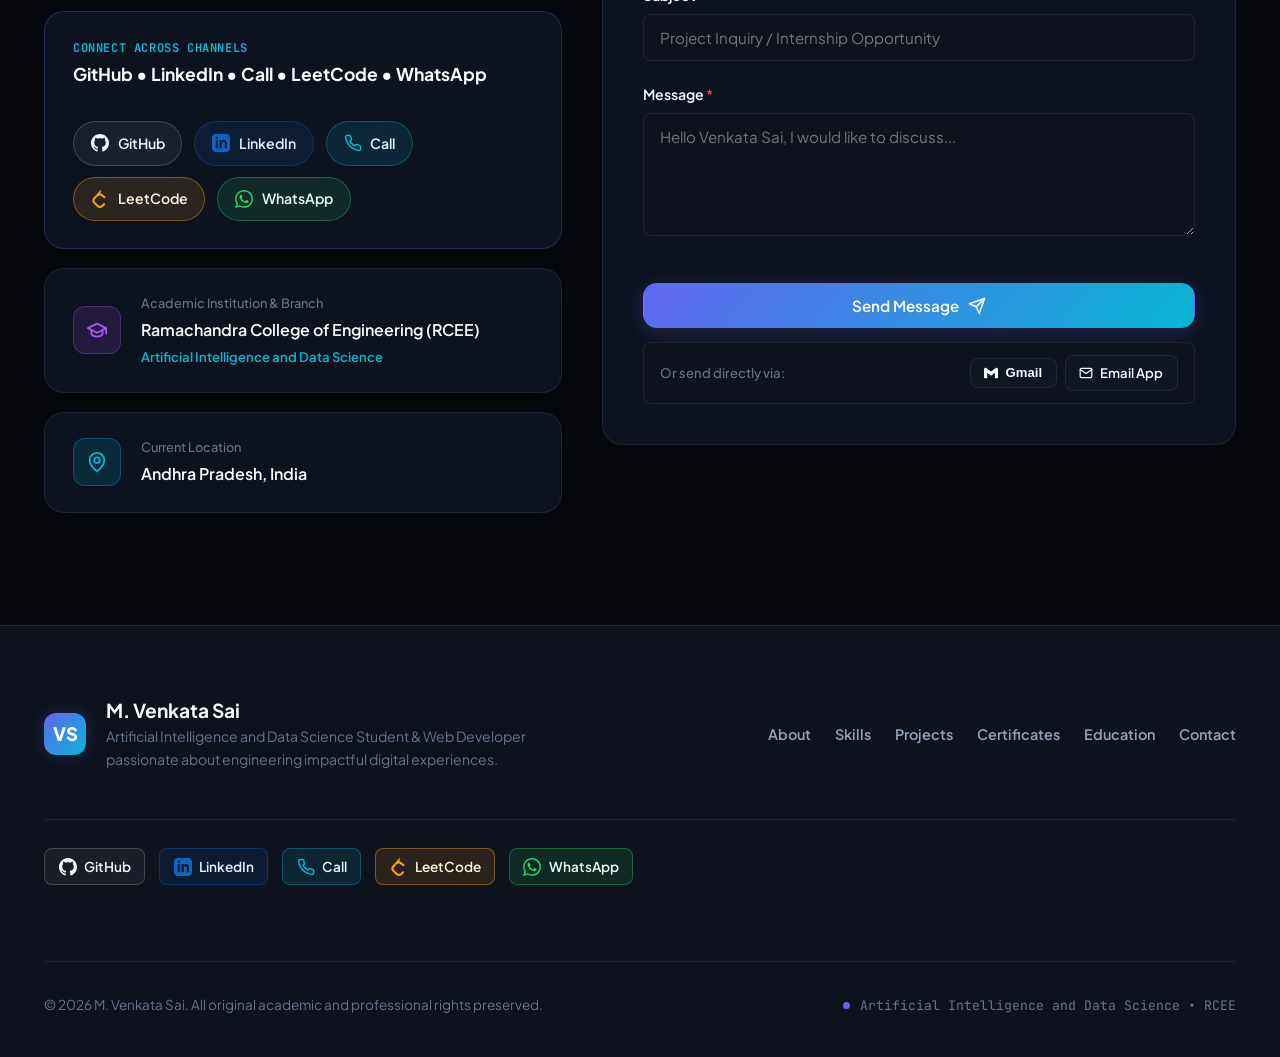
==== commit b3a6a89f: "feat: cinematic entrance animation + Cyber HUD skills section" ====
--- a/index.html
+++ b/index.html
@@ -33,7 +33,81 @@
   <link rel="stylesheet" href="styles.css">
 </head>
 
-<body>
+<body class="cinematic-active">
+  <!-- ======================================================== -->
+  <!-- CINEMATIC ENTRANCE ANIMATION (Venkata Sai Mudde)         -->
+  <!-- ======================================================== -->
+  <div id="cinematic-entrance" class="cinematic-entrance" aria-label="Welcome to Venkata Sai Mudde Portfolio">
+    <!-- Pure Black Deep Layer -->
+    <div class="cinematic-bg-black"></div>
+
+    <!-- Futuristic Animated 3D Perspective Grid -->
+    <div class="cinematic-perspective-grid" aria-hidden="true"></div>
+
+    <!-- Floating Particles & Soft Neon Light Streaks Canvas -->
+    <canvas id="cinematic-canvas" class="cinematic-canvas" aria-hidden="true"></canvas>
+
+    <!-- Cinematic Glowing Blue & Violet Light Sweep Beam -->
+    <div class="cinematic-light-sweep" aria-hidden="true"></div>
+
+    <!-- Skip Button -->
+    <button id="cinematic-skip-btn" class="cinematic-skip-btn" type="button" aria-label="Skip Intro Animation">
+      <span>Skip Intro</span>
+      <svg width="14" height="14" viewBox="0 0 24 24" fill="none" stroke="currentColor" stroke-width="2.5" stroke-linecap="round" stroke-linejoin="round" aria-hidden="true">
+        <polygon points="5 4 15 12 5 20 5 4"></polygon>
+        <line x1="19" y1="5" x2="19" y2="19"></line>
+      </svg>
+    </button>
+
+    <!-- Center Cinematic Stage -->
+    <div class="cinematic-stage">
+      <!-- Glowing Circular Ring around Profile Image -->
+      <div class="cinematic-avatar-container">
+        <div class="cinematic-ring ring-outer"></div>
+        <div class="cinematic-ring ring-mid"></div>
+        <div class="cinematic-ring ring-pulse"></div>
+        <div class="cinematic-avatar-disc">
+          <img src="profile.jpg" alt="Venkata Sai Mudde" class="cinematic-avatar-img">
+        </div>
+      </div>
+
+      <!-- Letter-by-Letter Cinematic Name Reveal with 3D Depth & Gradient -->
+      <h1 class="cinematic-name" id="cinematic-name" aria-label="VENKATA SAI MUDDE">
+        <span class="name-part part-venkata">
+          <span class="c-letter" style="--char-i: 0;">V</span><span class="c-letter" style="--char-i: 1;">E</span><span class="c-letter" style="--char-i: 2;">N</span><span class="c-letter" style="--char-i: 3;">K</span><span class="c-letter" style="--char-i: 4;">A</span><span class="c-letter" style="--char-i: 5;">T</span><span class="c-letter" style="--char-i: 6;">A</span>
+        </span>
+        <span class="name-space">&nbsp;</span>
+        <span class="name-part part-sai">
+          <span class="c-letter" style="--char-i: 7;">S</span><span class="c-letter" style="--char-i: 8;">A</span><span class="c-letter" style="--char-i: 9;">I</span>
+        </span>
+        <span class="name-space">&nbsp;</span>
+        <span class="name-part part-mudde">
+          <span class="c-letter" style="--char-i: 10;">M</span><span class="c-letter" style="--char-i: 11;">U</span><span class="c-letter" style="--char-i: 12;">D</span><span class="c-letter" style="--char-i: 13;">D</span><span class="c-letter" style="--char-i: 14;">E</span>
+        </span>
+      </h1>
+
+      <!-- Smooth Upward Subtitle Reveal -->
+      <p class="cinematic-subtitle" id="cinematic-subtitle">
+        <span class="sub-word">Aspiring Developer</span>
+        <span class="sub-sep">•</span>
+        <span class="sub-word">Creative Thinker</span>
+        <span class="sub-sep">•</span>
+        <span class="sub-word">Tech Enthusiast</span>
+      </p>
+
+      <!-- Charging Loader & Status Progress -->
+      <div class="cinematic-progress-wrap">
+        <div class="cinematic-progress-bar">
+          <div class="cinematic-progress-fill" id="cinematic-progress-fill"></div>
+        </div>
+        <div class="cinematic-progress-stats">
+          <span class="cinematic-status-text">SYSTEM INITIALIZED</span>
+          <span class="cinematic-percent" id="cinematic-percent">0%</span>
+        </div>
+      </div>
+    </div>
+  </div>
+
   <!-- Ambient Particle Canvas for Hero & Background -->
   <canvas id="ambient-canvas" class="ambient-canvas" aria-hidden="true"></canvas>
 
@@ -361,173 +435,278 @@
       </div>
     </section>
 
-    <!-- SKILLS SECTION -->
+    <!-- SKILLS SECTION (Technical Skills & Expertise - Cyber HUD Design) -->
     <section id="skills" class="section skills-section">
       <div class="container">
         <div class="section-header">
           <div class="section-tag">Competencies</div>
-          <h2 class="section-title">Technical Expertise & Power Skills</h2>
-          <p class="section-subtitle">Categorized skills backed by hands-on project implementations and academic
-            coursework.</p>
-        </div>
-
-        <div class="skills-categories-grid">
-          <!-- Web & Frontend Development -->
-          <div class="skill-category-card glass-panel">
-            <div class="category-header">
-              <div class="category-icon frontend-icon">
-                <svg xmlns="http://www.w3.org/2000/svg" width="22" height="22" viewBox="0 0 24 24" fill="none"
-                  stroke="currentColor" stroke-width="2" stroke-linecap="round" stroke-linejoin="round">
-                  <polygon points="12 2 2 7 12 12 22 7 12 2" />
-                  <polyline points="2 17 12 22 22 17" />
-                  <polyline points="2 12 12 17 22 12" />
-                </svg>
-              </div>
-              <div class="category-title-group">
-                <h3>Frontend Development</h3>
-                <span class="category-count">Modern Web & UI</span>
-              </div>
-            </div>
-            <div class="skills-tag-list">
-              <div class="skill-pill">
-                <span class="skill-name">HTML5</span>
-                <span class="skill-level">Semantic</span>
-              </div>
-              <div class="skill-pill">
-                <span class="skill-name">CSS3 & Flex/Grid</span>
-                <span class="skill-level">Advanced</span>
-              </div>
-              <div class="skill-pill">
-                <span class="skill-name">JavaScript (ES6+)</span>
-                <span class="skill-level">Proficient</span>
-              </div>
-              <div class="skill-pill">
-                <span class="skill-name">React.js</span>
-                <span class="skill-level">Modern</span>
-              </div>
-              <div class="skill-pill">
-                <span class="skill-name">Tailwind CSS</span>
-                <span class="skill-level">Utility-first</span>
-              </div>
-              <div class="skill-pill">
-                <span class="skill-name">Responsive Design</span>
-                <span class="skill-level">Mobile-first</span>
-              </div>
-              <div class="skill-pill">
-                <span class="skill-name">HTML5 Canvas</span>
-                <span class="skill-level">Interactive</span>
-              </div>
-            </div>
-          </div>
-
-          <!-- Backend & Programming -->
-          <div class="skill-category-card glass-panel">
-            <div class="category-header">
-              <div class="category-icon backend-icon">
-                <svg xmlns="http://www.w3.org/2000/svg" width="22" height="22" viewBox="0 0 24 24" fill="none"
-                  stroke="currentColor" stroke-width="2" stroke-linecap="round" stroke-linejoin="round">
-                  <rect width="20" height="8" x="2" y="2" rx="2" ry="2" />
-                  <rect width="20" height="8" x="2" y="14" rx="2" ry="2" />
-                  <line x1="6" x2="6.01" y1="6" y2="6" />
-                  <line x1="6" x2="6.01" y1="18" y2="18" />
-                </svg>
-              </div>
-              <div class="category-title-group">
-                <h3>Backend & Programming</h3>
-                <span class="category-count">Languages & APIs</span>
-              </div>
-            </div>
-            <div class="skills-tag-list">
-              <div class="skill-pill">
-                <span class="skill-name">Python</span>
-                <span class="skill-level">Core & NLP</span>
-              </div>
-              <div class="skill-pill">
-                <span class="skill-name">Node.js / Express</span>
-                <span class="skill-level">RESTful</span>
-              </div>
-              <div class="skill-pill">
-                <span class="skill-name">Flask / Python Web</span>
-                <span class="skill-level">Applied</span>
-              </div>
-            </div>
-          </div>
-
-          <!-- Tools & Practices -->
-          <div class="skill-category-card glass-panel">
-            <div class="category-header">
-              <div class="category-icon tools-icon">
-                <svg xmlns="http://www.w3.org/2000/svg" width="22" height="22" viewBox="0 0 24 24" fill="none"
-                  stroke="currentColor" stroke-width="2" stroke-linecap="round" stroke-linejoin="round">
-                  <path
-                    d="M14.7 6.3a1 1 0 0 0 0 1.4l1.6 1.6a1 1 0 0 0 1.4 0l3.77-3.77a6 6 0 0 1-7.94 7.94l-6.91 6.91a2.12 2.12 0 0 1-3-3l6.91-6.91a6 6 0 0 1 7.94-7.94l-3.76 3.76z" />
-                </svg>
-              </div>
-              <div class="category-title-group">
-                <h3>Developer Tools</h3>
-                <span class="category-count">Workflow & Build</span>
-              </div>
-            </div>
-            <div class="skills-tag-list">
-              <div class="skill-pill">
-                <span class="skill-name">Git & GitHub</span>
-                <span class="skill-level">Version Control</span>
-              </div>
-              <div class="skill-pill">
-                <span class="skill-name">Vite</span>
-                <span class="skill-level">Bundler</span>
-              </div>
-              <div class="skill-pill">
-                <span class="skill-name">VS Code / Antigravity</span>
-                <span class="skill-level">IDE</span>
-              </div>
-              <div class="skill-pill">
-                <span class="skill-name">Chrome DevTools</span>
-                <span class="skill-level">Debugging</span>
-              </div>
-              <div class="skill-pill">
-                <span class="skill-name">Terminal / CLI</span>
-                <span class="skill-level">PowerShell/Bash</span>
-              </div>
-            </div>
-          </div>
-
-          <!-- Soft & Leadership Skills (Original Power Skills) -->
-          <div class="skill-category-card glass-panel">
-            <div class="category-header">
-              <div class="category-icon soft-icon">
-                <svg xmlns="http://www.w3.org/2000/svg" width="22" height="22" viewBox="0 0 24 24" fill="none"
-                  stroke="currentColor" stroke-width="2" stroke-linecap="round" stroke-linejoin="round">
-                  <path
-                    d="M12 2l3.09 6.26L22 9.27l-5 4.87 1.18 6.88L12 17.77l-6.18 3.25L7 14.14 2 9.27l6.91-1.01L12 2z" />
-                </svg>
-              </div>
-              <div class="category-title-group">
-                <h3>Power & Leadership Skills</h3>
-                <span class="category-count">Professional Growth</span>
-              </div>
-            </div>
-            <div class="skills-tag-list">
-              <div class="skill-pill highlight-pill">
-                <span class="skill-name">Leadership</span>
-                <span class="skill-level">Demonstrated</span>
-              </div>
-              <div class="skill-pill highlight-pill">
-                <span class="skill-name">Communication</span>
-                <span class="skill-level">Articulate</span>
-              </div>
-              <div class="skill-pill highlight-pill">
-                <span class="skill-name">Project Management</span>
-                <span class="skill-level">Organized</span>
-              </div>
-              <div class="skill-pill">
-                <span class="skill-name">Problem Solving</span>
-                <span class="skill-level">Analytical</span>
-              </div>
-              <div class="skill-pill">
-                <span class="skill-name">Team Coordination</span>
-                <span class="skill-level">Collaborative</span>
-              </div>
+          <h2 class="section-title skills-title-cyber">Technical <span class="skills-highlight">Skills</span> &amp; Expertise</h2>
+          <div class="skills-accent-line"></div>
+          <p class="section-subtitle">Categorized competencies, verified capabilities, and technical leadership backed by hands-on implementations.</p>
+        </div>
+
+        <div class="cyber-skills-grid">
+          <!-- CARD 1: Frontend & UI/UX (Exact Image 1 Design) -->
+          <div class="cyber-skill-card">
+            <span class="corner-bracket top-left"></span>
+            <span class="corner-bracket top-right"></span>
+            <span class="corner-bracket bottom-left"></span>
+            <span class="corner-bracket bottom-right"></span>
+
+            <div class="cyber-icon-box frontend-cyber-icon">
+              <svg xmlns="http://www.w3.org/2000/svg" width="26" height="26" viewBox="0 0 24 24" fill="none" stroke="currentColor" stroke-width="2" stroke-linecap="round" stroke-linejoin="round">
+                <rect x="3" y="3" width="18" height="18" rx="3" ry="3"/>
+                <line x1="3" y1="9" x2="21" y2="9"/>
+                <line x1="9" y1="21" x2="9" y2="9"/>
+              </svg>
+            </div>
+
+            <h3 class="cyber-card-title">Frontend &amp; UI/UX</h3>
+            <span class="cyber-status-tag tag-magenta">FE.CORE: READY</span>
+
+            <p class="cyber-card-desc">Crafting responsive user interfaces, modern layouts, and intuitive digital experiences.</p>
+
+            <div class="cyber-skills-bars-list">
+              <div class="cyber-skill-group">
+                <div class="cyber-skill-header">
+                  <span class="cyber-skill-label">Web Development</span>
+                  <span class="cyber-skill-pct">90%</span>
+                </div>
+                <div class="cyber-bar-track">
+                  <div class="cyber-bar-fill" style="--skill-width: 90%;">
+                    <span class="cyber-bar-orb"></span>
+                  </div>
+                </div>
+              </div>
+
+              <div class="cyber-skill-group">
+                <div class="cyber-skill-header">
+                  <span class="cyber-skill-label">UI/UX Design</span>
+                  <span class="cyber-skill-pct">85%</span>
+                </div>
+                <div class="cyber-bar-track">
+                  <div class="cyber-bar-fill" style="--skill-width: 85%;">
+                    <span class="cyber-bar-orb"></span>
+                  </div>
+                </div>
+              </div>
+
+              <div class="cyber-skill-group">
+                <div class="cyber-skill-header">
+                  <span class="cyber-skill-label">Modern React &amp; Frameworks</span>
+                  <span class="cyber-skill-pct">88%</span>
+                </div>
+                <div class="cyber-bar-track">
+                  <div class="cyber-bar-fill" style="--skill-width: 88%;">
+                    <span class="cyber-bar-orb"></span>
+                  </div>
+                </div>
+              </div>
+            </div>
+
+            <div class="cyber-badges-row">
+              <span class="cyber-badge">HTML5</span>
+              <span class="cyber-badge">CSS3</span>
+              <span class="cyber-badge">JavaScript (ES6+)</span>
+              <span class="cyber-badge">React</span>
+              <span class="cyber-badge">Tailwind</span>
+            </div>
+          </div>
+
+          <!-- CARD 2: Data Operations (Exact Image 1 Design) -->
+          <div class="cyber-skill-card">
+            <span class="corner-bracket top-left"></span>
+            <span class="corner-bracket top-right"></span>
+            <span class="corner-bracket bottom-left"></span>
+            <span class="corner-bracket bottom-right"></span>
+
+            <div class="cyber-icon-box data-cyber-icon">
+              <svg xmlns="http://www.w3.org/2000/svg" width="26" height="26" viewBox="0 0 24 24" fill="none" stroke="currentColor" stroke-width="2" stroke-linecap="round" stroke-linejoin="round">
+                <ellipse cx="12" cy="5" rx="9" ry="3"/>
+                <path d="M21 12c0 1.66-4 3-9 3s-9-1.34-9-3"/>
+                <path d="M3 5v14c0 1.66 4 3 9 3s9-1.34 9-3V5"/>
+              </svg>
+            </div>
+
+            <h3 class="cyber-card-title">Data Operations</h3>
+            <span class="cyber-status-tag tag-magenta">DATA.CORE: ACTIVE</span>
+
+            <p class="cyber-card-desc">Accurate data management, entry verification, reporting, and operational processing.</p>
+
+            <div class="cyber-skills-bars-list">
+              <div class="cyber-skill-group">
+                <div class="cyber-skill-header">
+                  <span class="cyber-skill-label">Data Operator</span>
+                  <span class="cyber-skill-pct">92%</span>
+                </div>
+                <div class="cyber-bar-track">
+                  <div class="cyber-bar-fill" style="--skill-width: 92%;">
+                    <span class="cyber-bar-orb"></span>
+                  </div>
+                </div>
+              </div>
+
+              <div class="cyber-skill-group">
+                <div class="cyber-skill-header">
+                  <span class="cyber-skill-label">Data Verification &amp; Accuracy</span>
+                  <span class="cyber-skill-pct">94%</span>
+                </div>
+                <div class="cyber-bar-track">
+                  <div class="cyber-bar-fill" style="--skill-width: 94%;">
+                    <span class="cyber-bar-orb"></span>
+                  </div>
+                </div>
+              </div>
+
+              <div class="cyber-skill-group">
+                <div class="cyber-skill-header">
+                  <span class="cyber-skill-label">Database &amp; Pipeline Management</span>
+                  <span class="cyber-skill-pct">89%</span>
+                </div>
+                <div class="cyber-bar-track">
+                  <div class="cyber-bar-fill" style="--skill-width: 89%;">
+                    <span class="cyber-bar-orb"></span>
+                  </div>
+                </div>
+              </div>
+            </div>
+
+            <div class="cyber-badges-row">
+              <span class="cyber-badge">Data Processing</span>
+              <span class="cyber-badge">Excel / Sheets</span>
+              <span class="cyber-badge">SQL</span>
+              <span class="cyber-badge">Verification</span>
+            </div>
+          </div>
+
+          <!-- CARD 3: AI & NLP Engineering -->
+          <div class="cyber-skill-card">
+            <span class="corner-bracket top-left"></span>
+            <span class="corner-bracket top-right"></span>
+            <span class="corner-bracket bottom-left"></span>
+            <span class="corner-bracket bottom-right"></span>
+
+            <div class="cyber-icon-box ai-cyber-icon">
+              <svg xmlns="http://www.w3.org/2000/svg" width="26" height="26" viewBox="0 0 24 24" fill="none" stroke="currentColor" stroke-width="2" stroke-linecap="round" stroke-linejoin="round">
+                <path d="M12 2a4 4 0 0 0-4 4c0 1.5.8 2.8 2 3.5V11a2 2 0 0 0 2 2v2a2 2 0 0 1-2 2H8a4 4 0 0 0-4 4"/>
+                <path d="M12 2a4 4 0 0 1 4 4c0 1.5-.8 2.8-2 3.5V11a2 2 0 0 1-2 2v2a2 2 0 0 0 2 2h2a4 4 0 0 1 4 4"/>
+                <circle cx="12" cy="12" r="2"/>
+              </svg>
+            </div>
+
+            <h3 class="cyber-card-title">Artificial Intelligence &amp; NLP</h3>
+            <span class="cyber-status-tag tag-magenta">AI.CORE: ONLINE</span>
+
+            <p class="cyber-card-desc">Applied machine learning algorithms, Python NLP pipeline development, and smart predictive models.</p>
+
+            <div class="cyber-skills-bars-list">
+              <div class="cyber-skill-group">
+                <div class="cyber-skill-header">
+                  <span class="cyber-skill-label">Python &amp; Computational Logic</span>
+                  <span class="cyber-skill-pct">90%</span>
+                </div>
+                <div class="cyber-bar-track">
+                  <div class="cyber-bar-fill" style="--skill-width: 90%;">
+                    <span class="cyber-bar-orb"></span>
+                  </div>
+                </div>
+              </div>
+
+              <div class="cyber-skill-group">
+                <div class="cyber-skill-header">
+                  <span class="cyber-skill-label">Natural Language Processing (Prakalp)</span>
+                  <span class="cyber-skill-pct">86%</span>
+                </div>
+                <div class="cyber-bar-track">
+                  <div class="cyber-bar-fill" style="--skill-width: 86%;">
+                    <span class="cyber-bar-orb"></span>
+                  </div>
+                </div>
+              </div>
+
+              <div class="cyber-skill-group">
+                <div class="cyber-skill-header">
+                  <span class="cyber-skill-label">Machine Learning &amp; Analytics</span>
+                  <span class="cyber-skill-pct">85%</span>
+                </div>
+                <div class="cyber-bar-track">
+                  <div class="cyber-bar-fill" style="--skill-width: 85%;">
+                    <span class="cyber-bar-orb"></span>
+                  </div>
+                </div>
+              </div>
+            </div>
+
+            <div class="cyber-badges-row">
+              <span class="cyber-badge">Python</span>
+              <span class="cyber-badge">NLP</span>
+              <span class="cyber-badge">NLTK</span>
+              <span class="cyber-badge">Flask API</span>
+              <span class="cyber-badge">AI/ML</span>
+            </div>
+          </div>
+
+          <!-- CARD 4: Power & Leadership Skills -->
+          <div class="cyber-skill-card">
+            <span class="corner-bracket top-left"></span>
+            <span class="corner-bracket top-right"></span>
+            <span class="corner-bracket bottom-left"></span>
+            <span class="corner-bracket bottom-right"></span>
+
+            <div class="cyber-icon-box lead-cyber-icon">
+              <svg xmlns="http://www.w3.org/2000/svg" width="26" height="26" viewBox="0 0 24 24" fill="none" stroke="currentColor" stroke-width="2" stroke-linecap="round" stroke-linejoin="round">
+                <path d="M12 2l3.09 6.26L22 9.27l-5 4.87 1.18 6.88L12 17.77l-6.18 3.25L7 14.14 2 9.27l6.91-1.01L12 2z"/>
+              </svg>
+            </div>
+
+            <h3 class="cyber-card-title">Power &amp; Leadership Skills</h3>
+            <span class="cyber-status-tag tag-magenta">LEAD.CORE: VERIFIED</span>
+
+            <p class="cyber-card-desc">Strategic technical leadership, collaborative project execution, rapid problem-solving, and clear communication.</p>
+
+            <div class="cyber-skills-bars-list">
+              <div class="cyber-skill-group">
+                <div class="cyber-skill-header">
+                  <span class="cyber-skill-label">Technical Leadership</span>
+                  <span class="cyber-skill-pct">94%</span>
+                </div>
+                <div class="cyber-bar-track">
+                  <div class="cyber-bar-fill" style="--skill-width: 94%;">
+                    <span class="cyber-bar-orb"></span>
+                  </div>
+                </div>
+              </div>
+
+              <div class="cyber-skill-group">
+                <div class="cyber-skill-header">
+                  <span class="cyber-skill-label">Problem Solving &amp; Analysis</span>
+                  <span class="cyber-skill-pct">92%</span>
+                </div>
+                <div class="cyber-bar-track">
+                  <div class="cyber-bar-fill" style="--skill-width: 92%;">
+                    <span class="cyber-bar-orb"></span>
+                  </div>
+                </div>
+              </div>
+
+              <div class="cyber-skill-group">
+                <div class="cyber-skill-header">
+                  <span class="cyber-skill-label">Communication &amp; Team Management</span>
+                  <span class="cyber-skill-pct">91%</span>
+                </div>
+                <div class="cyber-bar-track">
+                  <div class="cyber-bar-fill" style="--skill-width: 91%;">
+                    <span class="cyber-bar-orb"></span>
+                  </div>
+                </div>
+              </div>
+            </div>
+
+            <div class="cyber-badges-row">
+              <span class="cyber-badge">Leadership</span>
+              <span class="cyber-badge">Communication</span>
+              <span class="cyber-badge">Project Management</span>
+              <span class="cyber-badge">Agile</span>
             </div>
           </div>
         </div>
--- a/styles.css
+++ b/styles.css
@@ -147,6 +147,431 @@
   z-index: 0;
   pointer-events: none;
   opacity: 0.65;
+}
+
+/* ======================================================== */
+/* CINEMATIC ENTRANCE EXPERIENCE (Venkata Sai Mudde)        */
+/* ======================================================== */
+body.cinematic-active {
+  overflow: hidden !important;
+}
+
+.cinematic-entrance {
+  position: fixed;
+  inset: 0;
+  width: 100vw;
+  height: 100vh;
+  z-index: 999999;
+  display: flex;
+  align-items: center;
+  justify-content: center;
+  overflow: hidden;
+  background: #000000;
+  perspective: 1200px;
+  transform: translateZ(0);
+  transition: opacity 0.85s cubic-bezier(0.16, 1, 0.3, 1),
+              transform 1s cubic-bezier(0.16, 1, 0.3, 1),
+              filter 0.85s cubic-bezier(0.16, 1, 0.3, 1);
+  will-change: opacity, transform, filter;
+}
+
+.cinematic-entrance.exit {
+  opacity: 0;
+  pointer-events: none;
+  transform: scale(1.12) translateY(-25px);
+  filter: blur(14px);
+}
+
+/* Deep Black Base */
+.cinematic-bg-black {
+  position: absolute;
+  inset: 0;
+  background: #000000;
+  z-index: 1;
+}
+
+/* Futuristic 3D Animated Grid Plane */
+.cinematic-perspective-grid {
+  position: absolute;
+  left: -50%;
+  bottom: -40%;
+  width: 200%;
+  height: 120%;
+  z-index: 2;
+  background-image: 
+    linear-gradient(rgba(0, 240, 255, 0.16) 1px, transparent 1px),
+    linear-gradient(90deg, rgba(139, 92, 246, 0.16) 1px, transparent 1px);
+  background-size: 60px 60px;
+  transform: perspective(400px) rotateX(72deg);
+  transform-origin: 50% 100%;
+  mask-image: radial-gradient(ellipse at 50% 100%, #000 30%, transparent 80%);
+  -webkit-mask-image: radial-gradient(ellipse at 50% 100%, #000 30%, transparent 80%);
+  animation: gridDrift 20s linear infinite;
+  opacity: 0.7;
+  pointer-events: none;
+}
+
+@keyframes gridDrift {
+  0% { background-position: 0 0; }
+  100% { background-position: 0 600px; }
+}
+
+/* Canvas Particles & Light Streaks */
+.cinematic-canvas {
+  position: absolute;
+  inset: 0;
+  width: 100%;
+  height: 100%;
+  z-index: 3;
+  pointer-events: none;
+}
+
+/* Cinematic Glowing Blue & Violet Light Sweep */
+.cinematic-light-sweep {
+  position: absolute;
+  top: 0;
+  left: -150%;
+  width: 120%;
+  height: 100%;
+  z-index: 4;
+  pointer-events: none;
+  background: linear-gradient(
+    105deg,
+    transparent 0%,
+    rgba(0, 240, 255, 0.08) 25%,
+    rgba(0, 240, 255, 0.35) 45%,
+    rgba(255, 255, 255, 0.85) 50%,
+    rgba(139, 92, 246, 0.45) 55%,
+    rgba(217, 70, 239, 0.15) 75%,
+    transparent 100%
+  );
+  filter: blur(8px);
+  opacity: 0;
+  animation: lightSweepGlide 2.8s cubic-bezier(0.2, 0.8, 0.2, 1) 0.3s forwards;
+}
+
+@keyframes lightSweepGlide {
+  0% {
+    left: -120%;
+    opacity: 0;
+  }
+  15% {
+    opacity: 0.9;
+  }
+  75% {
+    opacity: 0.9;
+  }
+  100% {
+    left: 150%;
+    opacity: 0;
+  }
+}
+
+/* Skip Intro Button */
+.cinematic-skip-btn {
+  position: absolute;
+  top: 2rem;
+  right: 2.25rem;
+  z-index: 10;
+  display: flex;
+  align-items: center;
+  gap: 0.5rem;
+  padding: 0.5rem 1rem;
+  background: rgba(15, 23, 42, 0.65);
+  border: 1px solid rgba(0, 240, 255, 0.3);
+  border-radius: 999px;
+  color: #e2e8f0;
+  font-family: var(--font-sans);
+  font-size: 0.82rem;
+  font-weight: 600;
+  letter-spacing: 0.05em;
+  cursor: pointer;
+  backdrop-filter: blur(12px);
+  -webkit-backdrop-filter: blur(12px);
+  transition: all 0.25s ease;
+  opacity: 0.85;
+}
+
+.cinematic-skip-btn:hover {
+  opacity: 1;
+  background: rgba(0, 240, 255, 0.15);
+  border-color: #00f0ff;
+  color: #ffffff;
+  box-shadow: 0 0 15px rgba(0, 240, 255, 0.4);
+  transform: translateY(-1px);
+}
+
+/* Center Stage */
+.cinematic-stage {
+  position: relative;
+  z-index: 5;
+  display: flex;
+  flex-direction: column;
+  align-items: center;
+  text-align: center;
+  max-width: 950px;
+  padding: 0 1.5rem;
+}
+
+/* Glowing Circular Ring around Profile Image */
+.cinematic-avatar-container {
+  position: relative;
+  width: 120px;
+  height: 120px;
+  margin-bottom: 2rem;
+  display: flex;
+  align-items: center;
+  justify-content: center;
+  opacity: 0;
+  transform: scale(0.7);
+  animation: avatarPop 1s cubic-bezier(0.16, 1, 0.3, 1) 0.2s forwards;
+}
+
+@keyframes avatarPop {
+  0% {
+    opacity: 0;
+    transform: scale(0.65);
+    filter: blur(10px);
+  }
+  100% {
+    opacity: 1;
+    transform: scale(1);
+    filter: blur(0);
+  }
+}
+
+.cinematic-ring {
+  position: absolute;
+  border-radius: 50%;
+  pointer-events: none;
+}
+
+.cinematic-ring.ring-outer {
+  width: 144px;
+  height: 144px;
+  border: 2px dashed rgba(0, 240, 255, 0.7);
+  box-shadow: 0 0 20px rgba(0, 240, 255, 0.35);
+  animation: rotateOuter 14s linear infinite;
+}
+
+.cinematic-ring.ring-mid {
+  width: 132px;
+  height: 132px;
+  border: 2.5px solid transparent;
+  border-top-color: #8b5cf6;
+  border-bottom-color: #00f0ff;
+  border-right-color: #d946ef;
+  box-shadow: 0 0 25px rgba(139, 92, 246, 0.45);
+  animation: rotateMid 7s linear infinite reverse;
+}
+
+.cinematic-ring.ring-pulse {
+  width: 116px;
+  height: 116px;
+  border-radius: 50%;
+  box-shadow: 0 0 35px rgba(0, 240, 255, 0.5), inset 0 0 25px rgba(217, 70, 239, 0.4);
+  animation: ringPulseGlow 2.5s ease-in-out infinite alternate;
+}
+
+@keyframes rotateOuter {
+  from { transform: rotate(0deg); }
+  to { transform: rotate(360deg); }
+}
+
+@keyframes rotateMid {
+  from { transform: rotate(0deg); }
+  to { transform: rotate(360deg); }
+}
+
+@keyframes ringPulseGlow {
+  0% { transform: scale(0.96); opacity: 0.6; }
+  100% { transform: scale(1.05); opacity: 1; }
+}
+
+.cinematic-avatar-disc {
+  position: relative;
+  width: 104px;
+  height: 104px;
+  border-radius: 50%;
+  overflow: hidden;
+  border: 2.5px solid rgba(255, 255, 255, 0.9);
+  box-shadow: 0 0 25px rgba(0, 240, 255, 0.6);
+  background: #0b0f19;
+  z-index: 2;
+}
+
+.cinematic-avatar-img {
+  width: 100%;
+  height: 100%;
+  object-fit: cover;
+  display: block;
+}
+
+/* Letter-by-Letter Cinematic Name Reveal with 3D Depth */
+.cinematic-name {
+  font-family: var(--font-sans);
+  font-size: clamp(2rem, 5vw, 3.6rem);
+  font-weight: 800;
+  letter-spacing: 0.16em;
+  text-transform: uppercase;
+  margin: 0 0 1.25rem 0;
+  display: flex;
+  flex-wrap: wrap;
+  justify-content: center;
+  align-items: center;
+  perspective: 800px;
+}
+
+.name-part {
+  display: inline-flex;
+}
+
+.name-space {
+  display: inline-block;
+  width: 0.75ch;
+}
+
+.c-letter {
+  display: inline-block;
+  opacity: 0;
+  transform: translateY(35px) translateZ(40px) scale(0.8);
+  filter: blur(10px);
+  animation: letterReveal3D 0.75s cubic-bezier(0.16, 1, 0.3, 1) forwards;
+  animation-delay: calc(0.35s + var(--char-i) * 0.055s);
+  transition: transform 0.2s ease, text-shadow 0.2s ease;
+  will-change: transform, opacity, filter;
+}
+
+@keyframes letterReveal3D {
+  0% {
+    opacity: 0;
+    transform: translateY(35px) translateZ(40px) scale(0.8);
+    filter: blur(10px);
+  }
+  100% {
+    opacity: 1;
+    transform: translateY(0) translateZ(0) scale(1);
+    filter: blur(0);
+  }
+}
+
+/* Dual-Tone 3D Glow Palette Matching Reference Image */
+.part-venkata .c-letter {
+  color: #ff9d00;
+  text-shadow: 
+    0 0 12px rgba(255, 157, 0, 0.85),
+    0 0 30px rgba(255, 157, 0, 0.5),
+    0 4px 15px rgba(0, 0, 0, 0.95);
+}
+
+.part-sai .c-letter {
+  color: #00f0ff;
+  text-shadow: 
+    0 0 14px rgba(0, 240, 255, 0.95),
+    0 0 35px rgba(0, 240, 255, 0.6),
+    0 4px 15px rgba(0, 0, 0, 0.95);
+}
+
+.part-mudde .c-letter {
+  color: #00f5d4;
+  text-shadow: 
+    0 0 12px rgba(0, 245, 212, 0.85),
+    0 0 30px rgba(139, 92, 246, 0.5),
+    0 4px 15px rgba(0, 0, 0, 0.95);
+}
+
+/* Cinematic Subtitle (Smooth Upward Motion) */
+.cinematic-subtitle {
+  font-family: var(--font-sans);
+  font-size: clamp(0.88rem, 1.6vw, 1.15rem);
+  font-weight: 500;
+  letter-spacing: 0.12em;
+  color: rgba(226, 232, 240, 0.9);
+  text-transform: uppercase;
+  margin: 0 0 2.25rem 0;
+  display: flex;
+  align-items: center;
+  justify-content: center;
+  flex-wrap: wrap;
+  gap: 0.75rem;
+  opacity: 0;
+  transform: translateY(22px);
+  filter: blur(8px);
+  animation: subtitleSlideUp 0.9s cubic-bezier(0.16, 1, 0.3, 1) 1.5s forwards;
+}
+
+@keyframes subtitleSlideUp {
+  0% {
+    opacity: 0;
+    transform: translateY(22px);
+    filter: blur(8px);
+  }
+  100% {
+    opacity: 1;
+    transform: translateY(0);
+    filter: blur(0);
+  }
+}
+
+.cinematic-subtitle .sub-word {
+  color: rgba(241, 245, 249, 0.92);
+}
+
+.cinematic-subtitle .sub-sep {
+  color: #00f0ff;
+  text-shadow: 0 0 10px #00f0ff;
+}
+
+/* Charging Progress Bar & Stats */
+.cinematic-progress-wrap {
+  width: 100%;
+  max-width: 320px;
+  display: flex;
+  flex-direction: column;
+  gap: 0.65rem;
+  opacity: 0;
+  animation: fadeInProgress 0.6s ease 0.6s forwards;
+}
+
+@keyframes fadeInProgress {
+  to { opacity: 1; }
+}
+
+.cinematic-progress-bar {
+  width: 100%;
+  height: 5px;
+  background: rgba(255, 255, 255, 0.1);
+  border-radius: 999px;
+  overflow: hidden;
+  box-shadow: inset 0 1px 3px rgba(0, 0, 0, 0.8);
+}
+
+.cinematic-progress-fill {
+  width: 0%;
+  height: 100%;
+  border-radius: 999px;
+  background: linear-gradient(90deg, #00f0ff, #8b5cf6, #d946ef);
+  box-shadow: 0 0 12px rgba(0, 240, 255, 0.8), 0 0 24px rgba(217, 70, 239, 0.5);
+  transition: width 0.1s linear;
+}
+
+.cinematic-progress-stats {
+  display: flex;
+  justify-content: space-between;
+  align-items: center;
+  font-family: var(--font-mono);
+  font-size: 0.72rem;
+  letter-spacing: 0.12em;
+}
+
+.cinematic-status-text {
+  color: rgba(148, 163, 184, 0.8);
+}
+
+.cinematic-percent {
+  color: #00f0ff;
+  font-weight: 700;
+  text-shadow: 0 0 10px rgba(0, 240, 255, 0.7);
 }
 
 /* Layout Container */
@@ -1046,117 +1471,336 @@
   line-height: 1.6;
 }
 
-/* --- 8. SKILLS SECTION --- */
-.skills-categories-grid {
+/* --- 8. SKILLS SECTION (Technical Skills & Expertise - Cyber HUD Design) --- */
+.skills-title-cyber {
+  font-size: clamp(2rem, 3.8vw, 3rem);
+  font-weight: 800;
+  letter-spacing: -0.02em;
+  color: #ffffff;
+  text-align: center;
+}
+
+.skills-highlight {
+  color: #8b5cf6;
+  background: linear-gradient(135deg, #00f0ff 0%, #8b5cf6 50%, #d946ef 100%);
+  -webkit-background-clip: text;
+  -webkit-text-fill-color: transparent;
+  text-shadow: 0 0 25px rgba(139, 92, 246, 0.5);
+}
+
+.skills-accent-line {
+  width: 72px;
+  height: 4px;
+  margin: 0.85rem auto 1.5rem auto;
+  border-radius: 4px;
+  background: linear-gradient(90deg, #00f0ff, #8b5cf6, #d946ef);
+  box-shadow: 0 0 12px rgba(0, 240, 255, 0.65);
+}
+
+.cyber-skills-grid {
   display: grid;
-  grid-template-columns: repeat(auto-fit, minmax(280px, 1fr));
+  grid-template-columns: repeat(2, 1fr);
   gap: 2rem;
-}
-
-.skill-category-card {
-  padding: 2rem;
+  margin-top: 1.5rem;
+}
+
+/* Cyber HUD Glass Card */
+.cyber-skill-card {
+  position: relative;
+  background: rgba(8, 14, 28, 0.82);
+  border: 1px solid rgba(0, 240, 255, 0.2);
+  border-radius: 16px;
+  padding: 2.25rem;
+  backdrop-filter: blur(18px);
+  -webkit-backdrop-filter: blur(18px);
+  box-shadow: 0 12px 36px -10px rgba(0, 0, 0, 0.65), inset 0 1px 0 rgba(255, 255, 255, 0.08);
+  transition: transform 0.3s ease, border-color 0.3s ease, box-shadow 0.3s ease;
+  overflow: hidden;
+}
+
+.cyber-skill-card:hover {
+  transform: translateY(-4px);
+  border-color: rgba(0, 240, 255, 0.5);
+  box-shadow: 0 18px 45px -10px rgba(0, 240, 255, 0.22), inset 0 0 24px rgba(0, 240, 255, 0.06);
+}
+
+/* Corner Bracket Ticks */
+.corner-bracket {
+  position: absolute;
+  width: 14px;
+  height: 14px;
+  border-color: rgba(0, 240, 255, 0.7);
+  pointer-events: none;
+}
+
+.corner-bracket.top-left {
+  top: 10px;
+  left: 10px;
+  border-top: 2px solid rgba(0, 240, 255, 0.75);
+  border-left: 2px solid rgba(0, 240, 255, 0.75);
+  border-top-left-radius: 4px;
+}
+
+.corner-bracket.top-right {
+  top: 10px;
+  right: 10px;
+  border-top: 2px solid rgba(0, 240, 255, 0.75);
+  border-right: 2px solid rgba(0, 240, 255, 0.75);
+  border-top-right-radius: 4px;
+}
+
+.corner-bracket.bottom-left {
+  bottom: 10px;
+  left: 10px;
+  border-bottom: 2px solid rgba(0, 240, 255, 0.75);
+  border-left: 2px solid rgba(0, 240, 255, 0.75);
+  border-bottom-left-radius: 4px;
+}
+
+.corner-bracket.bottom-right {
+  bottom: 10px;
+  right: 10px;
+  border-bottom: 2px solid rgba(0, 240, 255, 0.75);
+  border-right: 2px solid rgba(0, 240, 255, 0.75);
+  border-bottom-right-radius: 4px;
+}
+
+/* Icon Box with Drop Glow */
+.cyber-icon-box {
+  width: 52px;
+  height: 52px;
+  border-radius: 14px;
+  display: flex;
+  align-items: center;
+  justify-content: center;
+  margin-bottom: 1.25rem;
+  transition: transform 0.3s ease, box-shadow 0.3s ease;
+}
+
+.cyber-skill-card:hover .cyber-icon-box {
+  transform: scale(1.06);
+}
+
+.frontend-cyber-icon {
+  background: linear-gradient(135deg, #06b6d4, #0284c7);
+  color: #ffffff;
+  box-shadow: 0 0 22px rgba(6, 182, 212, 0.6);
+}
+
+.data-cyber-icon {
+  background: linear-gradient(135deg, #38bdf8, #6366f1);
+  color: #ffffff;
+  box-shadow: 0 0 22px rgba(56, 189, 248, 0.6);
+}
+
+.ai-cyber-icon {
+  background: linear-gradient(135deg, #a855f7, #ec4899);
+  color: #ffffff;
+  box-shadow: 0 0 22px rgba(168, 85, 247, 0.6);
+}
+
+.lead-cyber-icon {
+  background: linear-gradient(135deg, #10b981, #059669);
+  color: #ffffff;
+  box-shadow: 0 0 22px rgba(16, 185, 129, 0.6);
+}
+
+/* Card Title */
+.cyber-card-title {
+  font-size: 1.45rem;
+  font-weight: 700;
+  color: #ffffff;
+  margin-bottom: 0.45rem;
+  letter-spacing: -0.01em;
+}
+
+/* Monospace Status Tags */
+.cyber-status-tag {
+  display: inline-block;
+  font-family: var(--font-mono);
+  font-size: 0.72rem;
+  font-weight: 600;
+  letter-spacing: 0.1em;
+  padding: 0.25rem 0.65rem;
+  border-radius: 4px;
+  margin-bottom: 1.25rem;
+  text-transform: uppercase;
+}
+
+.cyber-status-tag.tag-magenta {
+  color: #e879f9;
+  background: rgba(217, 70, 239, 0.12);
+  border: 1px solid rgba(217, 70, 239, 0.35);
+  text-shadow: 0 0 8px rgba(217, 70, 239, 0.6);
+}
+
+.cyber-status-tag.tag-cyan {
+  color: #38bdf8;
+  background: rgba(56, 189, 248, 0.12);
+  border: 1px solid rgba(56, 189, 248, 0.35);
+  text-shadow: 0 0 8px rgba(56, 189, 248, 0.6);
+}
+
+.cyber-status-tag.tag-purple {
+  color: #c084fc;
+  background: rgba(192, 132, 252, 0.12);
+  border: 1px solid rgba(192, 132, 252, 0.35);
+  text-shadow: 0 0 8px rgba(192, 132, 252, 0.6);
+}
+
+.cyber-status-tag.tag-emerald {
+  color: #34d399;
+  background: rgba(52, 211, 153, 0.12);
+  border: 1px solid rgba(52, 211, 153, 0.35);
+  text-shadow: 0 0 8px rgba(52, 211, 153, 0.6);
+}
+
+/* Card Description */
+.cyber-card-desc {
+  font-size: 0.95rem;
+  color: #94a3b8;
+  line-height: 1.6;
+  margin-bottom: 1.75rem;
+  min-height: 46px;
+}
+
+/* Skills Progress Bars List */
+.cyber-skills-bars-list {
   display: flex;
   flex-direction: column;
-}
-
-.category-header {
-  display: flex;
-  align-items: center;
-  gap: 1rem;
+  gap: 1.35rem;
   margin-bottom: 1.75rem;
-  padding-bottom: 1rem;
-  border-bottom: 1px solid var(--border-subtle);
-}
-
-.category-icon {
-  width: 44px;
-  height: 44px;
-  border-radius: 12px;
-  display: flex;
-  align-items: center;
-  justify-content: center;
-  flex-shrink: 0;
-}
-
-.frontend-icon {
-  background: rgba(99, 102, 241, 0.15);
-  color: var(--brand-primary);
-  border: 1px solid rgba(99, 102, 241, 0.3);
-}
-
-.backend-icon {
-  background: rgba(6, 182, 212, 0.15);
-  color: var(--brand-secondary);
-  border: 1px solid rgba(6, 182, 212, 0.3);
-}
-
-.tools-icon {
-  background: rgba(168, 85, 247, 0.15);
-  color: var(--brand-accent);
-  border: 1px solid rgba(168, 85, 247, 0.3);
-}
-
-.soft-icon {
-  background: rgba(16, 185, 129, 0.15);
-  color: var(--color-success);
-  border: 1px solid rgba(16, 185, 129, 0.3);
-}
-
-.category-title-group h3 {
-  font-size: 1.15rem;
+}
+
+.cyber-skill-group {
+  display: flex;
+  flex-direction: column;
+  gap: 0.5rem;
+}
+
+.cyber-skill-header {
+  display: flex;
+  justify-content: space-between;
+  align-items: center;
+}
+
+.cyber-skill-label {
+  font-size: 0.92rem;
+  font-weight: 600;
+  color: #f1f5f9;
+}
+
+.cyber-skill-pct {
+  font-family: var(--font-mono);
+  font-size: 0.92rem;
   font-weight: 700;
-}
-
-.category-count {
-  font-size: 0.78rem;
-  color: var(--text-muted);
-}
-
-.skills-tag-list {
+  color: #ffffff;
+  text-shadow: 0 0 8px rgba(255, 255, 255, 0.6);
+}
+
+/* Glowing Bar Track & Animated Fill with Luminous Orb */
+.cyber-bar-track {
+  position: relative;
+  width: 100%;
+  height: 6px;
+  background: rgba(255, 255, 255, 0.08);
+  border-radius: 999px;
+  overflow: visible;
+}
+
+.cyber-bar-fill {
+  position: relative;
+  height: 100%;
+  width: 0%;
+  border-radius: 999px;
+  background: linear-gradient(90deg, #00d2ff 0%, #00f0ff 45%, #a855f7 80%, #d946ef 100%);
+  box-shadow: 0 0 10px rgba(0, 240, 255, 0.6), 0 0 20px rgba(168, 85, 247, 0.4);
+  transition: width 1.4s cubic-bezier(0.16, 1, 0.3, 1);
+}
+
+.cyber-bar-fill.animated {
+  width: var(--skill-width);
+}
+
+/* Glowing Pulsating Orb at Bar Tip */
+.cyber-bar-orb {
+  position: absolute;
+  right: -5px;
+  top: 50%;
+  transform: translateY(-50%);
+  width: 12px;
+  height: 12px;
+  border-radius: 50%;
+  background: #ffffff;
+  box-shadow: 0 0 10px #ffffff, 0 0 18px #00f0ff, 0 0 28px #d946ef;
+  animation: orbPulse 2s ease-in-out infinite alternate;
+}
+
+@keyframes orbPulse {
+  0% {
+    box-shadow: 0 0 8px #ffffff, 0 0 14px #00f0ff, 0 0 22px #d946ef;
+    transform: translateY(-50%) scale(0.9);
+  }
+  100% {
+    box-shadow: 0 0 14px #ffffff, 0 0 24px #00f0ff, 0 0 36px #d946ef;
+    transform: translateY(-50%) scale(1.25);
+  }
+}
+
+/* Badges Row */
+.cyber-badges-row {
   display: flex;
   flex-wrap: wrap;
-  gap: 0.65rem;
-}
-
-.skill-pill {
-  display: flex;
-  align-items: center;
   gap: 0.5rem;
-  padding: 0.45rem 0.85rem;
-  background: var(--bg-secondary);
-  border: 1px solid var(--border-subtle);
-  border-radius: var(--radius-sm);
-  transition: all var(--transition-fast);
-}
-
-.skill-pill:hover {
-  background: var(--bg-card-hover);
-  border-color: var(--border-glow);
-  transform: translateY(-2px);
-}
-
-.skill-name {
-  font-size: 0.85rem;
-  font-weight: 600;
-  color: var(--text-primary);
-}
-
-.skill-level {
-  font-size: 0.72rem;
-  font-family: var(--font-mono);
-  color: var(--text-muted);
-  background: rgba(255, 255, 255, 0.05);
-  padding: 0.1rem 0.4rem;
-  border-radius: 4px;
-}
-
-.highlight-pill {
-  border-color: rgba(99, 102, 241, 0.35);
-  background: rgba(99, 102, 241, 0.08);
-}
-
-.highlight-pill .skill-name {
-  color: var(--brand-secondary);
+  padding-top: 1.15rem;
+  border-top: 1px solid rgba(255, 255, 255, 0.06);
+}
+
+.cyber-badge {
+  font-size: 0.75rem;
+  font-weight: 500;
+  padding: 0.28rem 0.7rem;
+  border-radius: 6px;
+  background: rgba(255, 255, 255, 0.04);
+  border: 1px solid rgba(255, 255, 255, 0.08);
+  color: #cbd5e1;
+  transition: all 0.2s ease;
+}
+
+.cyber-badge:hover {
+  background: rgba(0, 240, 255, 0.1);
+  border-color: rgba(0, 240, 255, 0.3);
+  color: #ffffff;
+  transform: translateY(-1px);
+}
+
+/* Responsive & Theme Adapters */
+@media (max-width: 900px) {
+  .cyber-skills-grid {
+    grid-template-columns: 1fr;
+  }
+}
+
+[data-theme="light"] .cyber-skill-card {
+  background: rgba(255, 255, 255, 0.88);
+  border-color: rgba(6, 182, 212, 0.25);
+  box-shadow: 0 12px 30px rgba(0, 0, 0, 0.07);
+}
+
+[data-theme="light"] .cyber-card-title,
+[data-theme="light"] .cyber-skill-label,
+[data-theme="light"] .cyber-skill-pct {
+  color: #0f172a;
+}
+
+[data-theme="light"] .cyber-card-desc {
+  color: #475569;
+}
+
+[data-theme="light"] .cyber-badge {
+  background: rgba(15, 23, 42, 0.05);
+  border-color: rgba(15, 23, 42, 0.1);
+  color: #334155;
 }
 
 /* --- 9. PROJECTS SECTION --- */
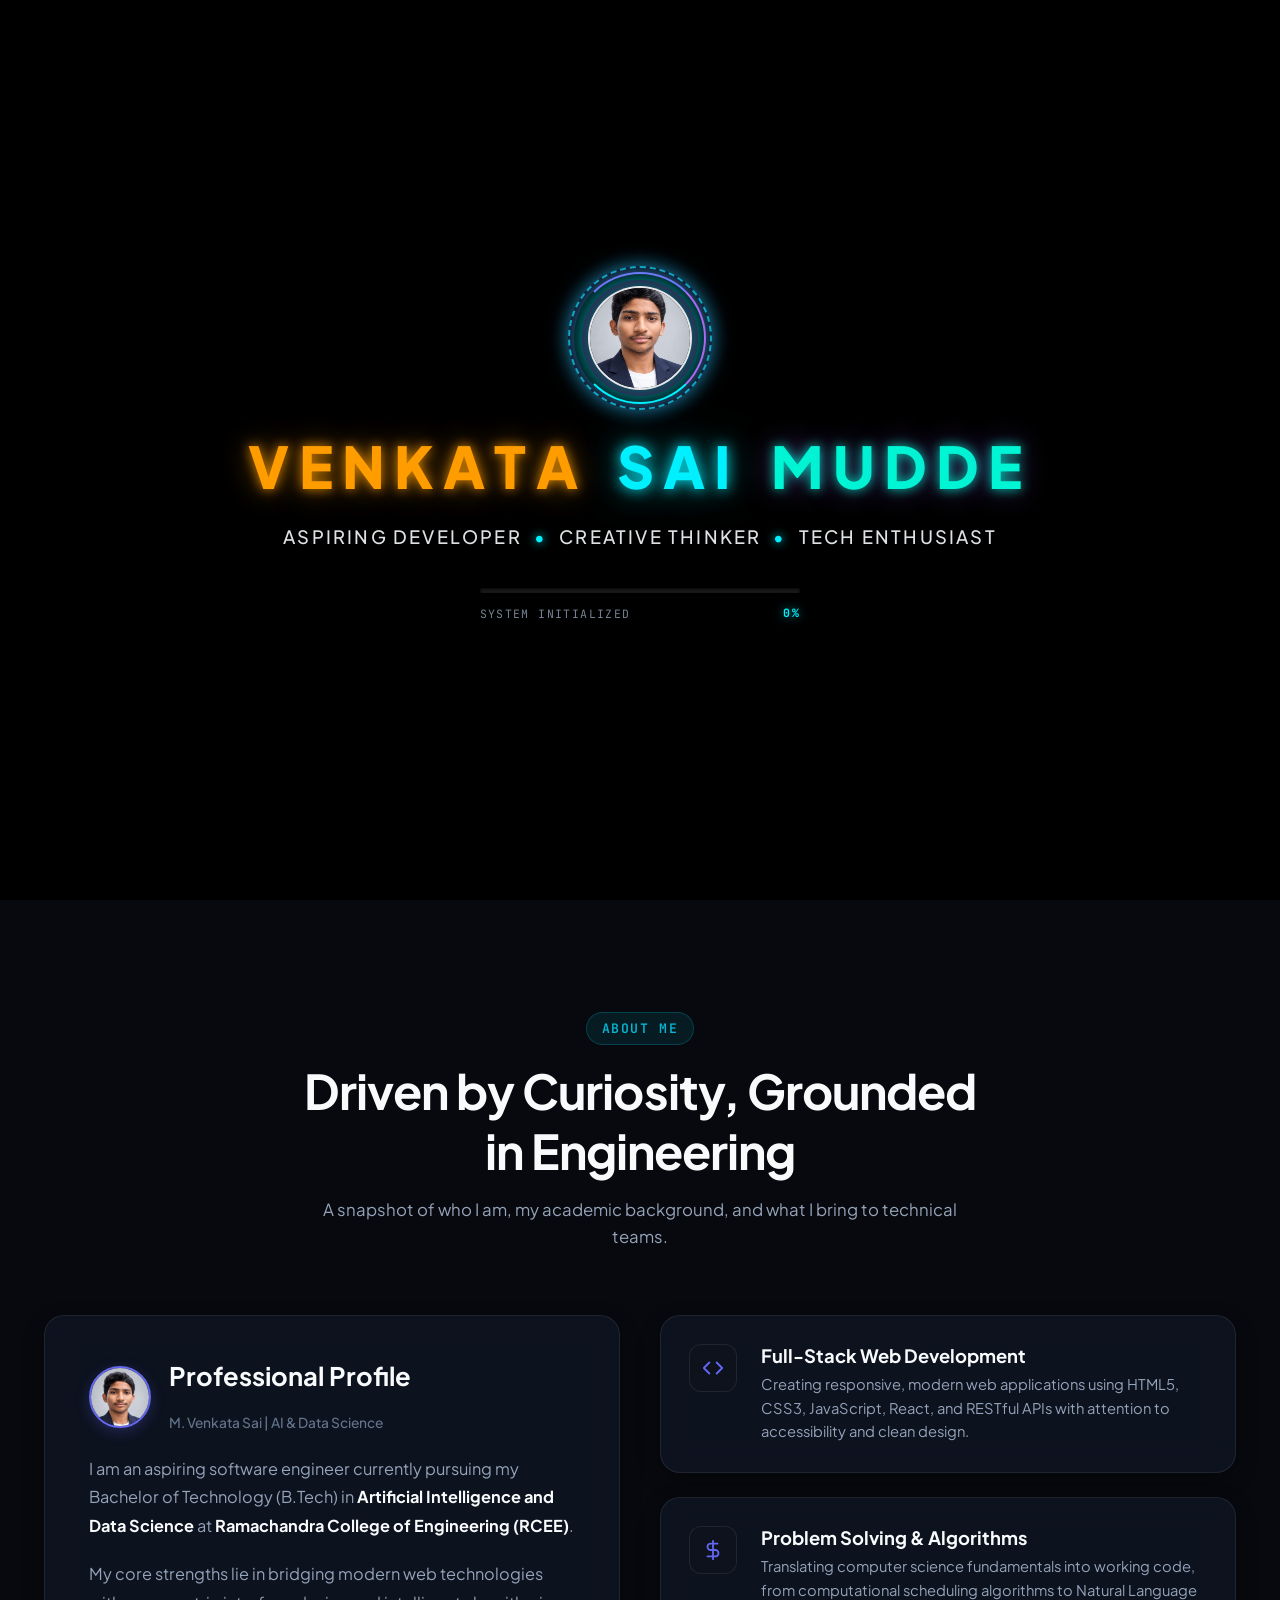
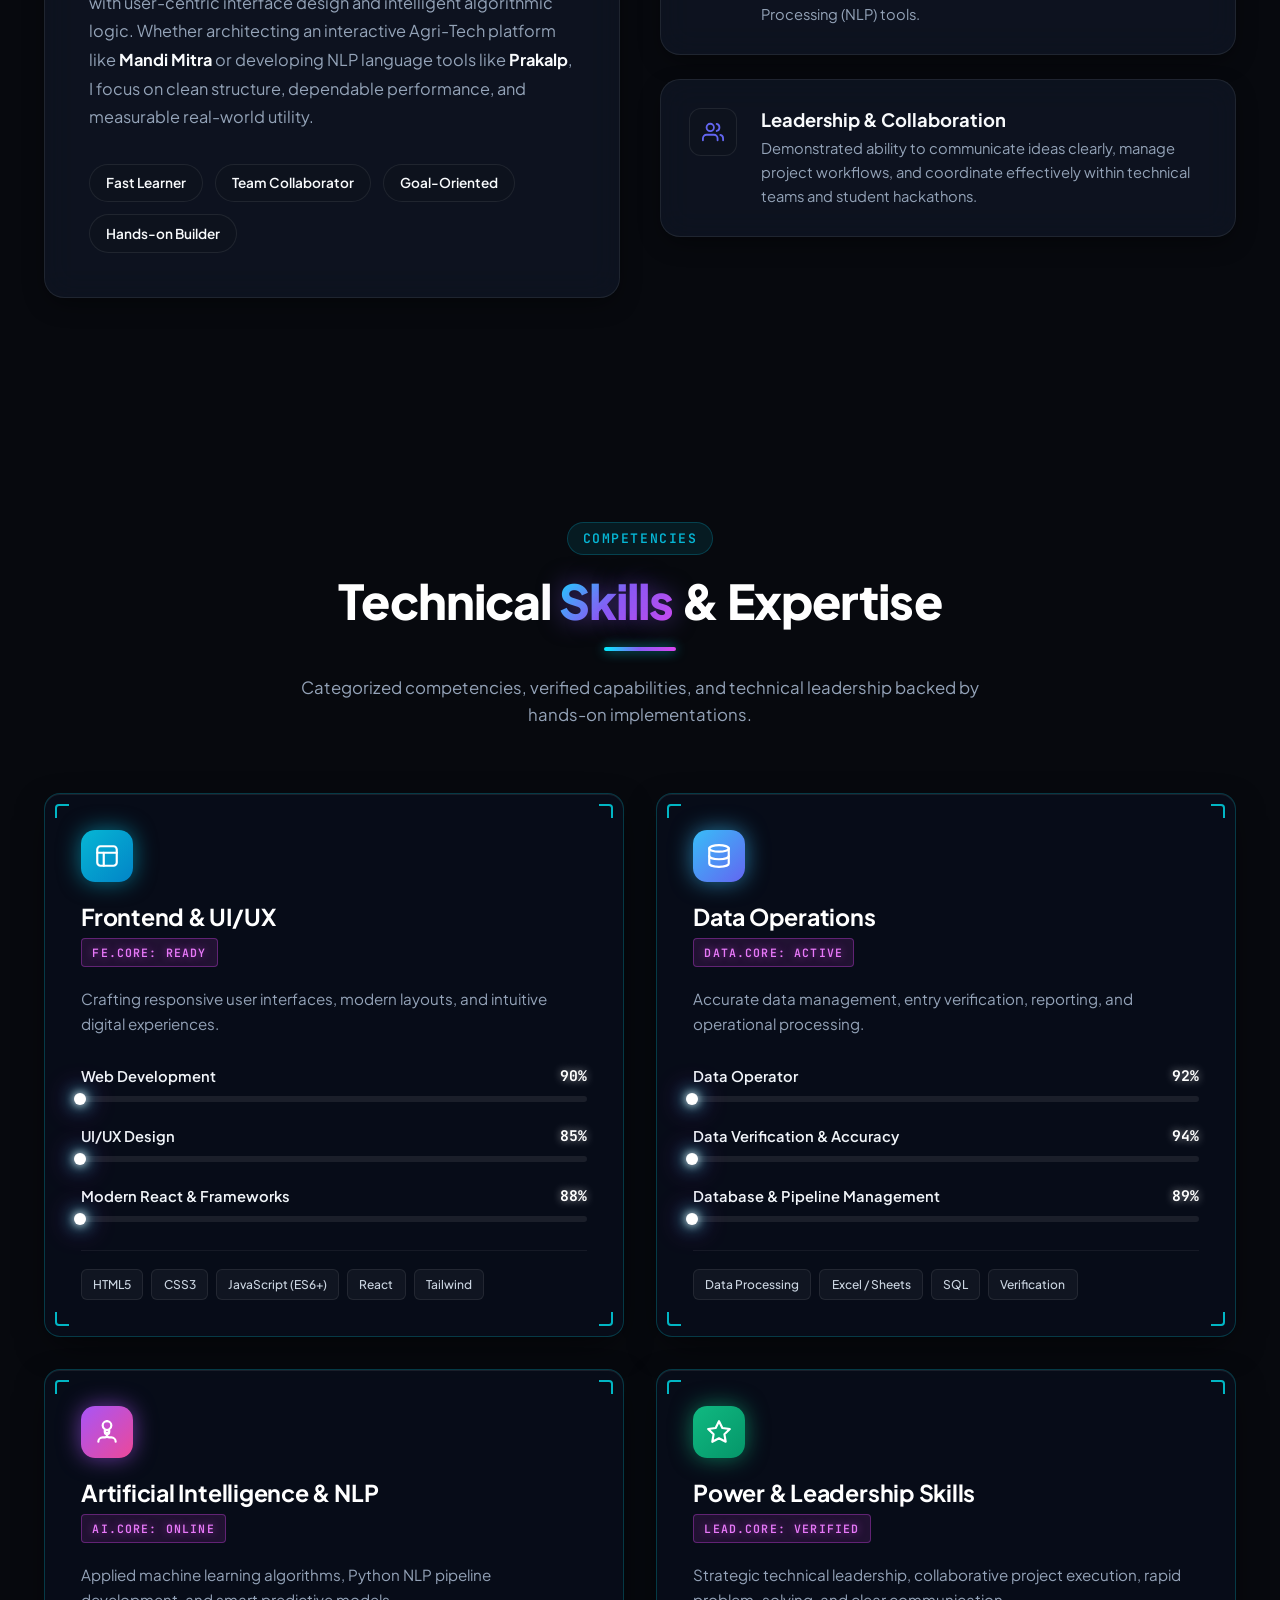
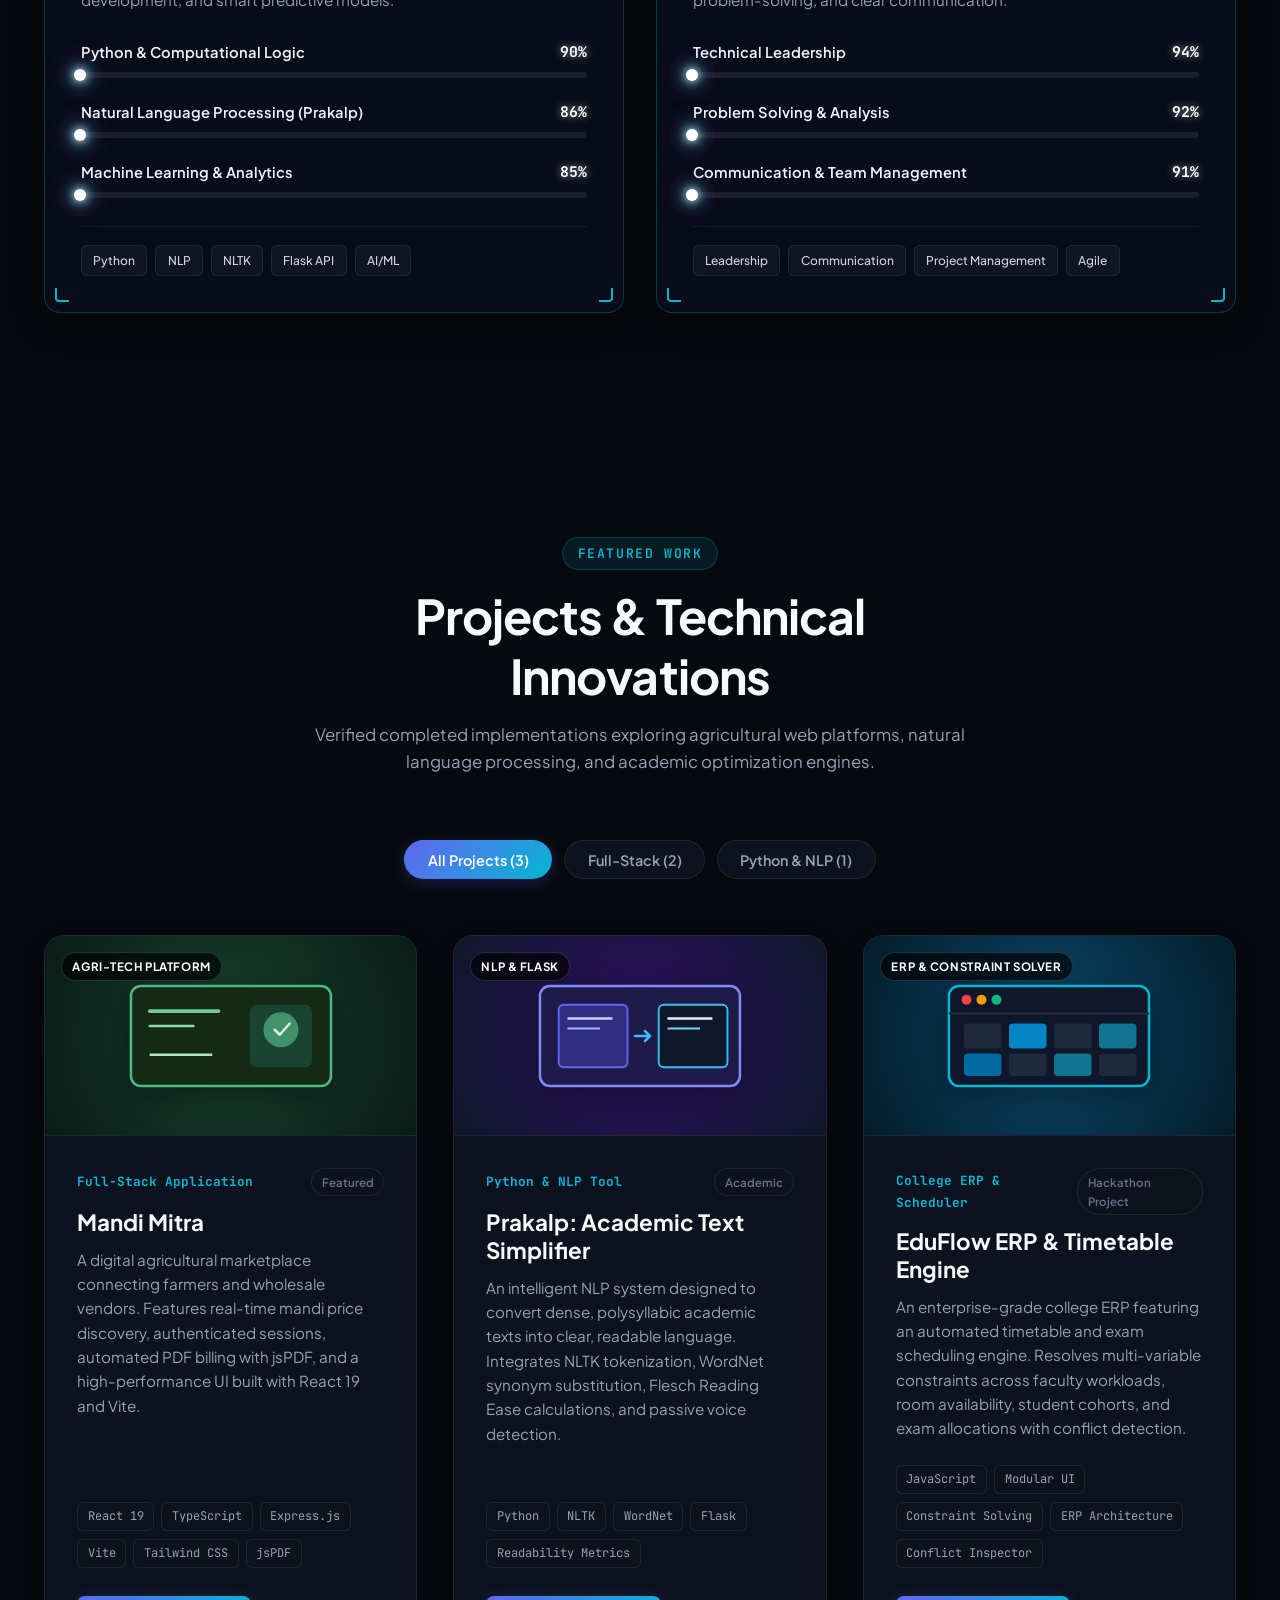
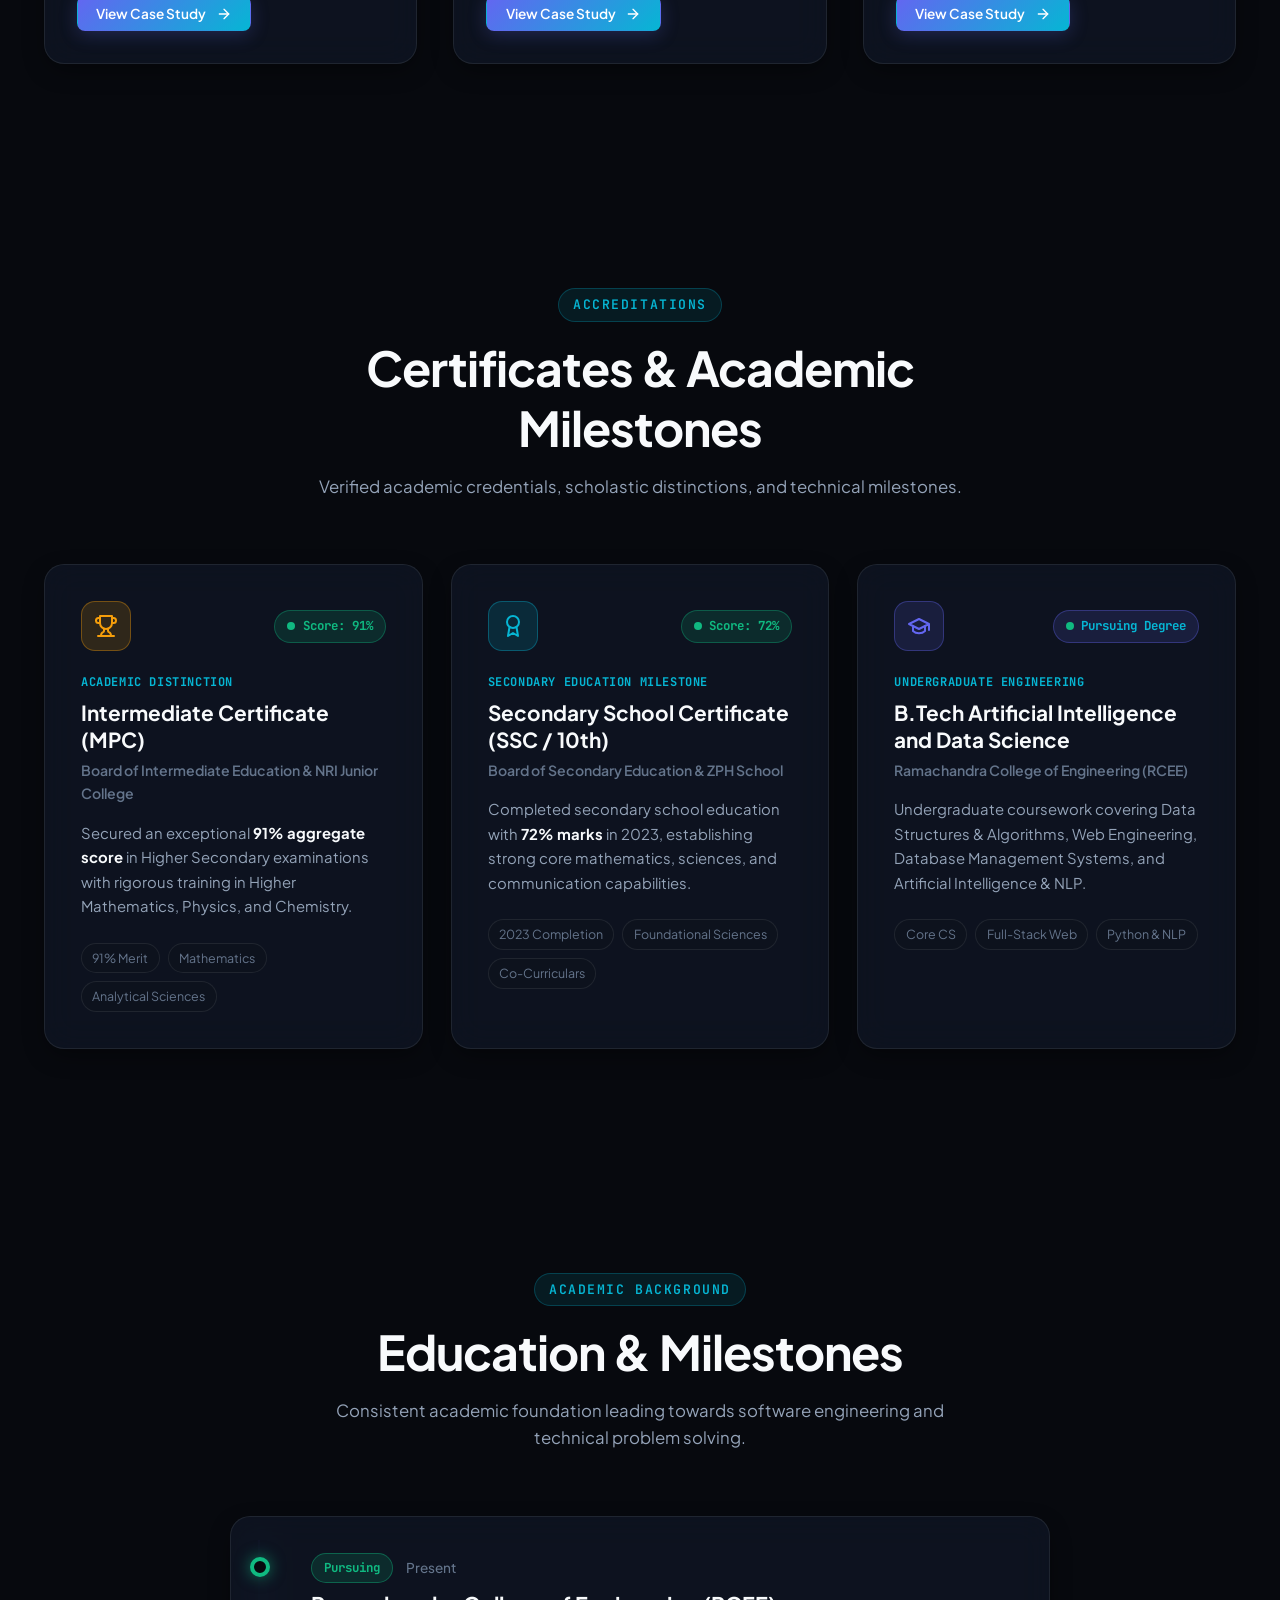
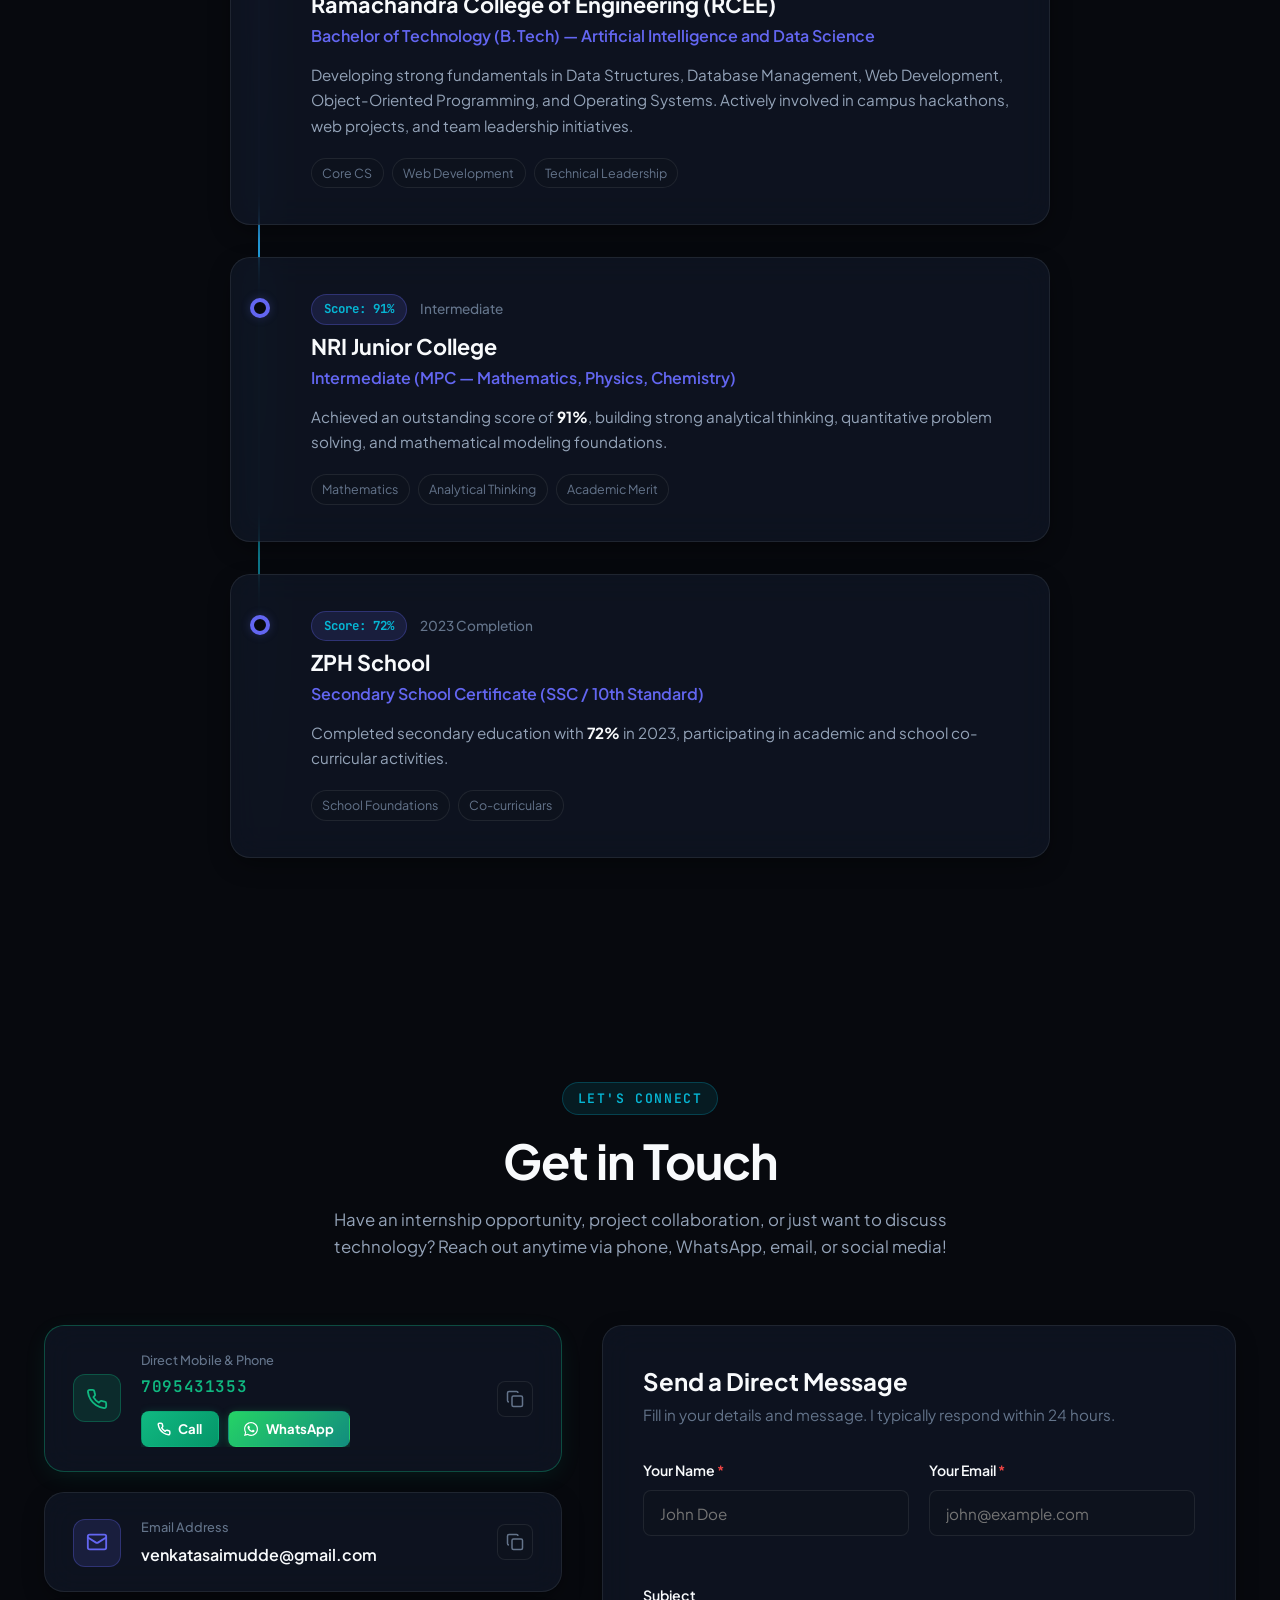
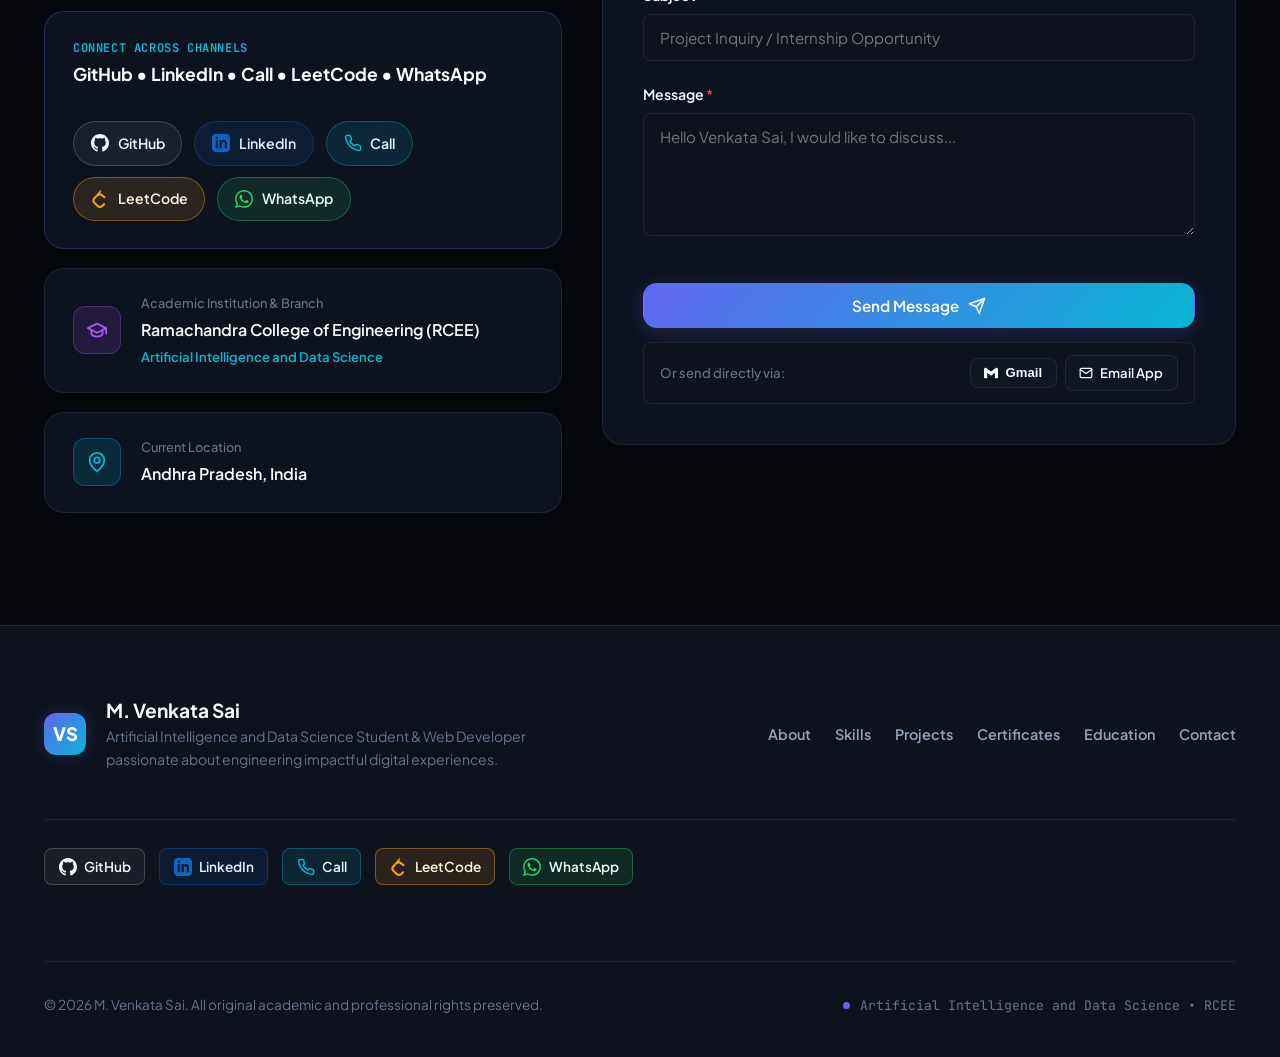
==== commit 18b670a8: "fix: cinematic auto-dismiss after 4s, remove skip button, properly remove overlay from DOM" ====
--- a/index.html
+++ b/index.html
@@ -49,15 +49,6 @@
 
     <!-- Cinematic Glowing Blue & Violet Light Sweep Beam -->
     <div class="cinematic-light-sweep" aria-hidden="true"></div>
-
-    <!-- Skip Button -->
-    <button id="cinematic-skip-btn" class="cinematic-skip-btn" type="button" aria-label="Skip Intro Animation">
-      <span>Skip Intro</span>
-      <svg width="14" height="14" viewBox="0 0 24 24" fill="none" stroke="currentColor" stroke-width="2.5" stroke-linecap="round" stroke-linejoin="round" aria-hidden="true">
-        <polygon points="5 4 15 12 5 20 5 4"></polygon>
-        <line x1="19" y1="5" x2="19" y2="19"></line>
-      </svg>
-    </button>
 
     <!-- Center Cinematic Stage -->
     <div class="cinematic-stage">
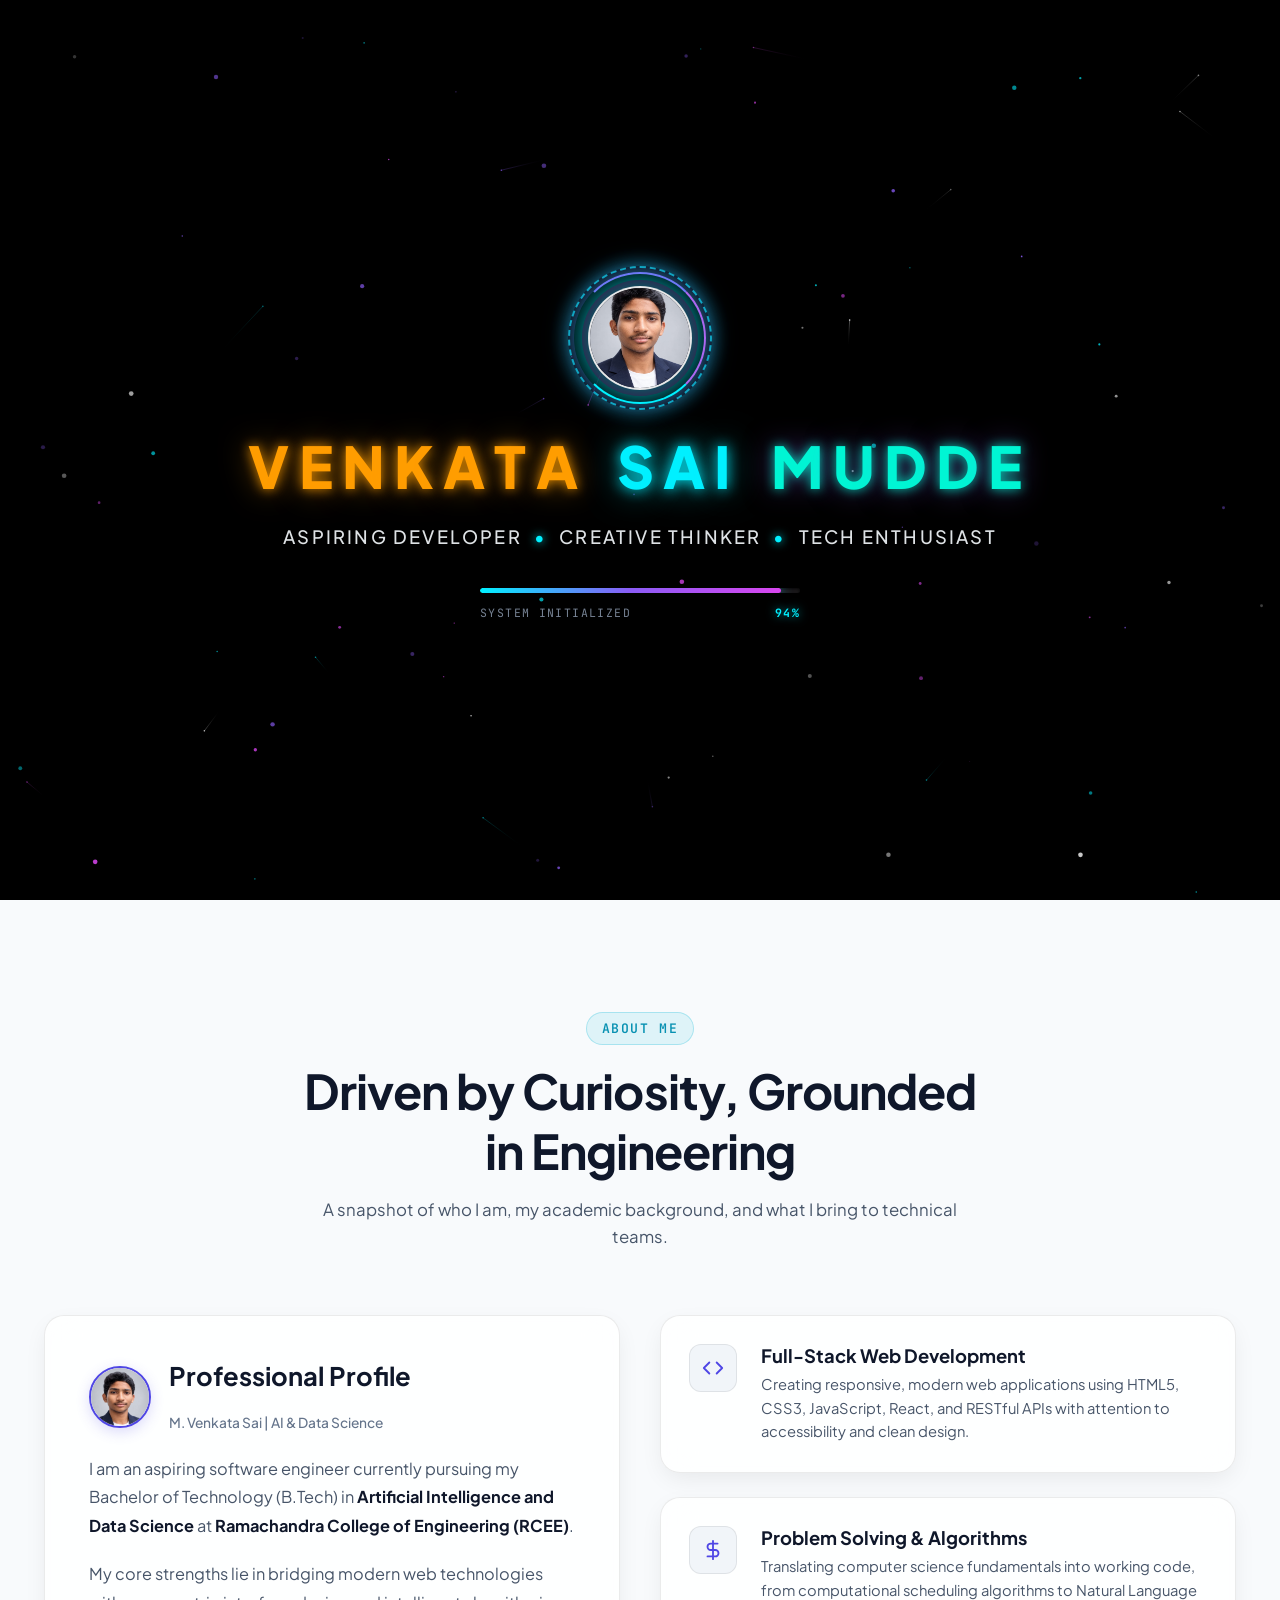
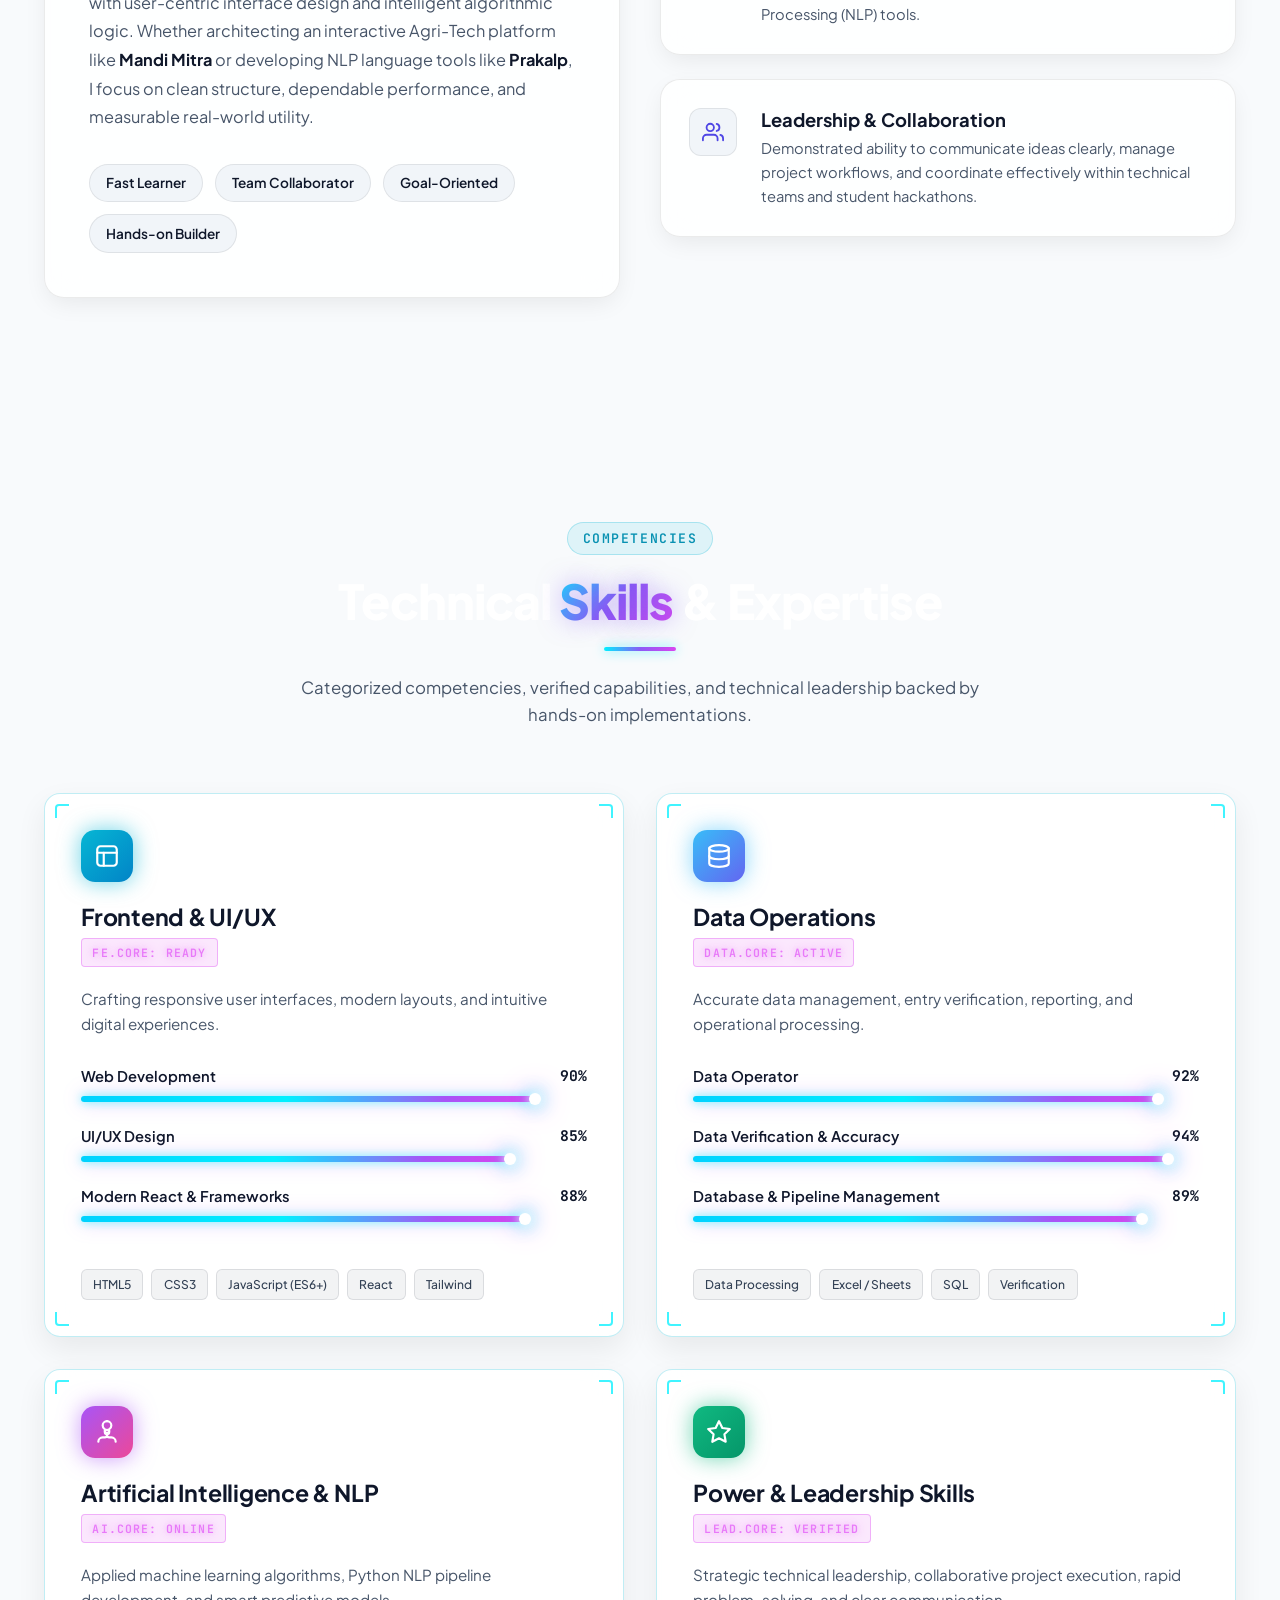
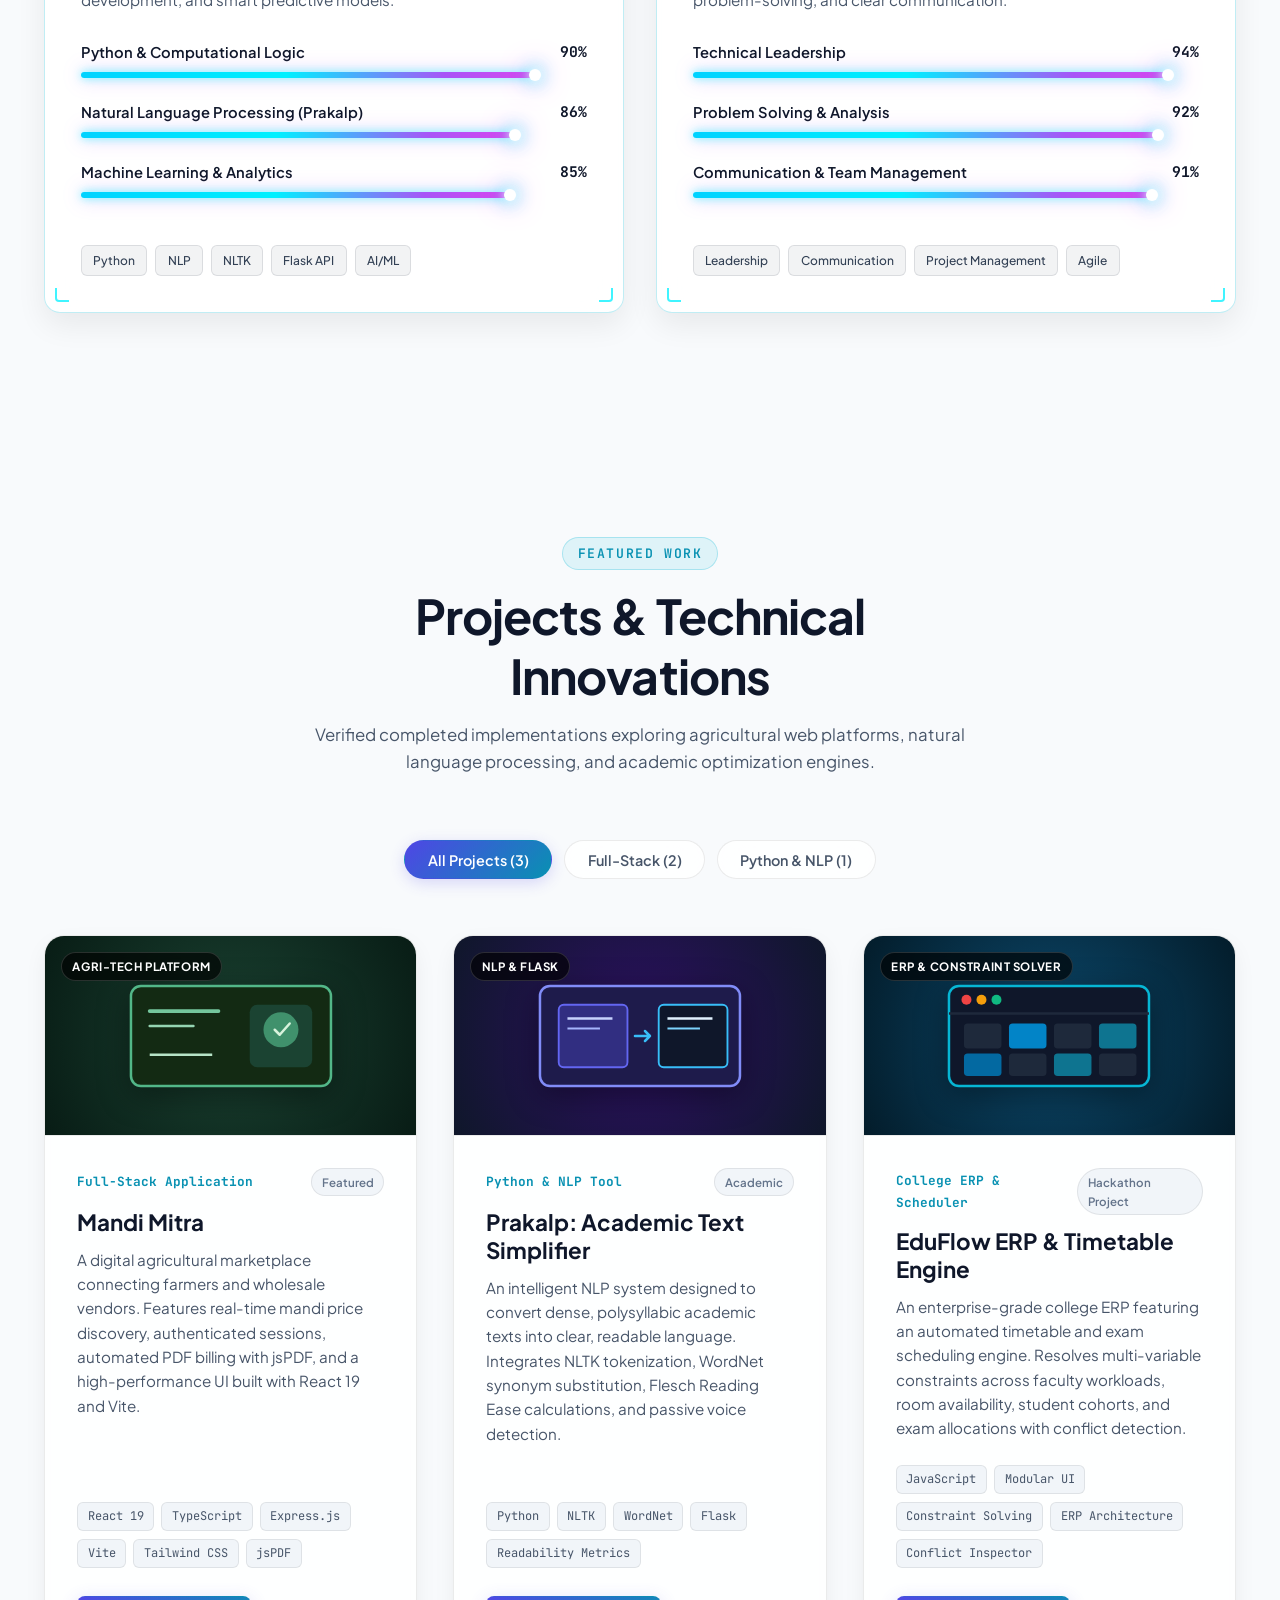
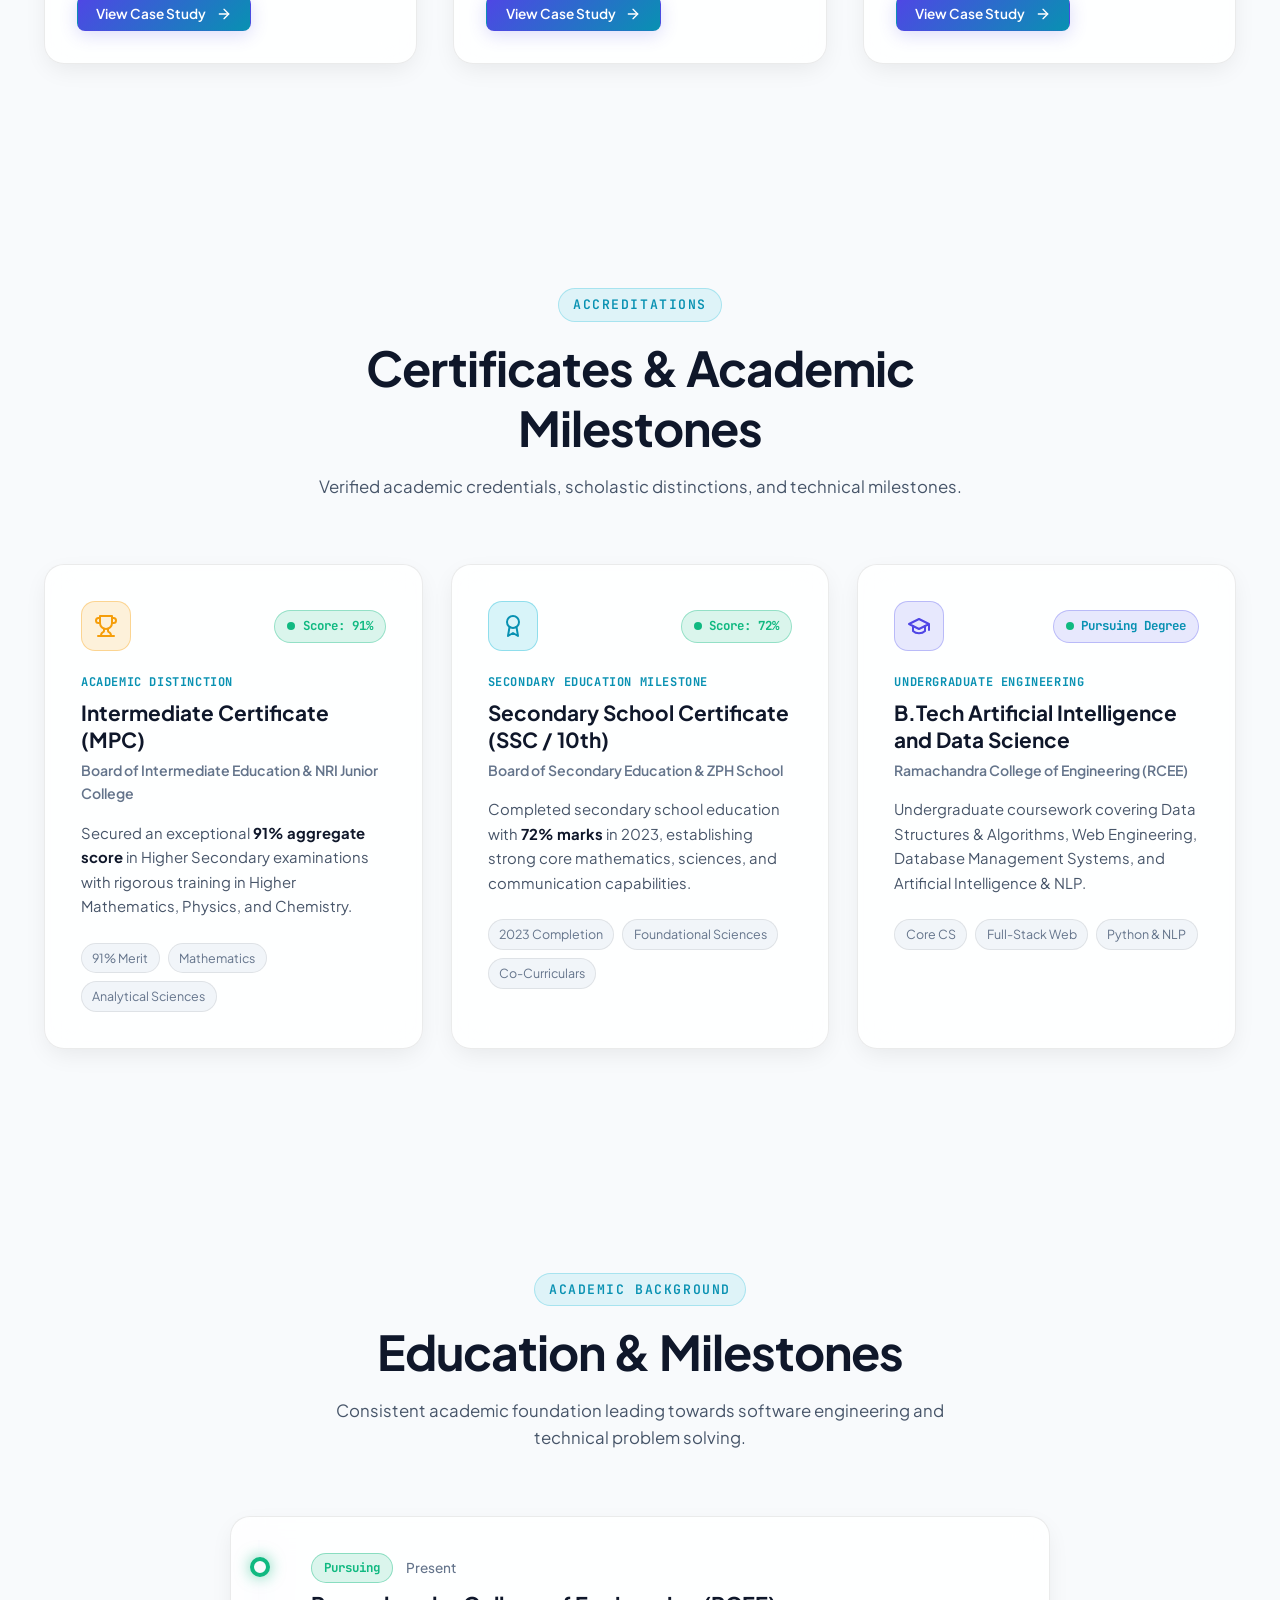
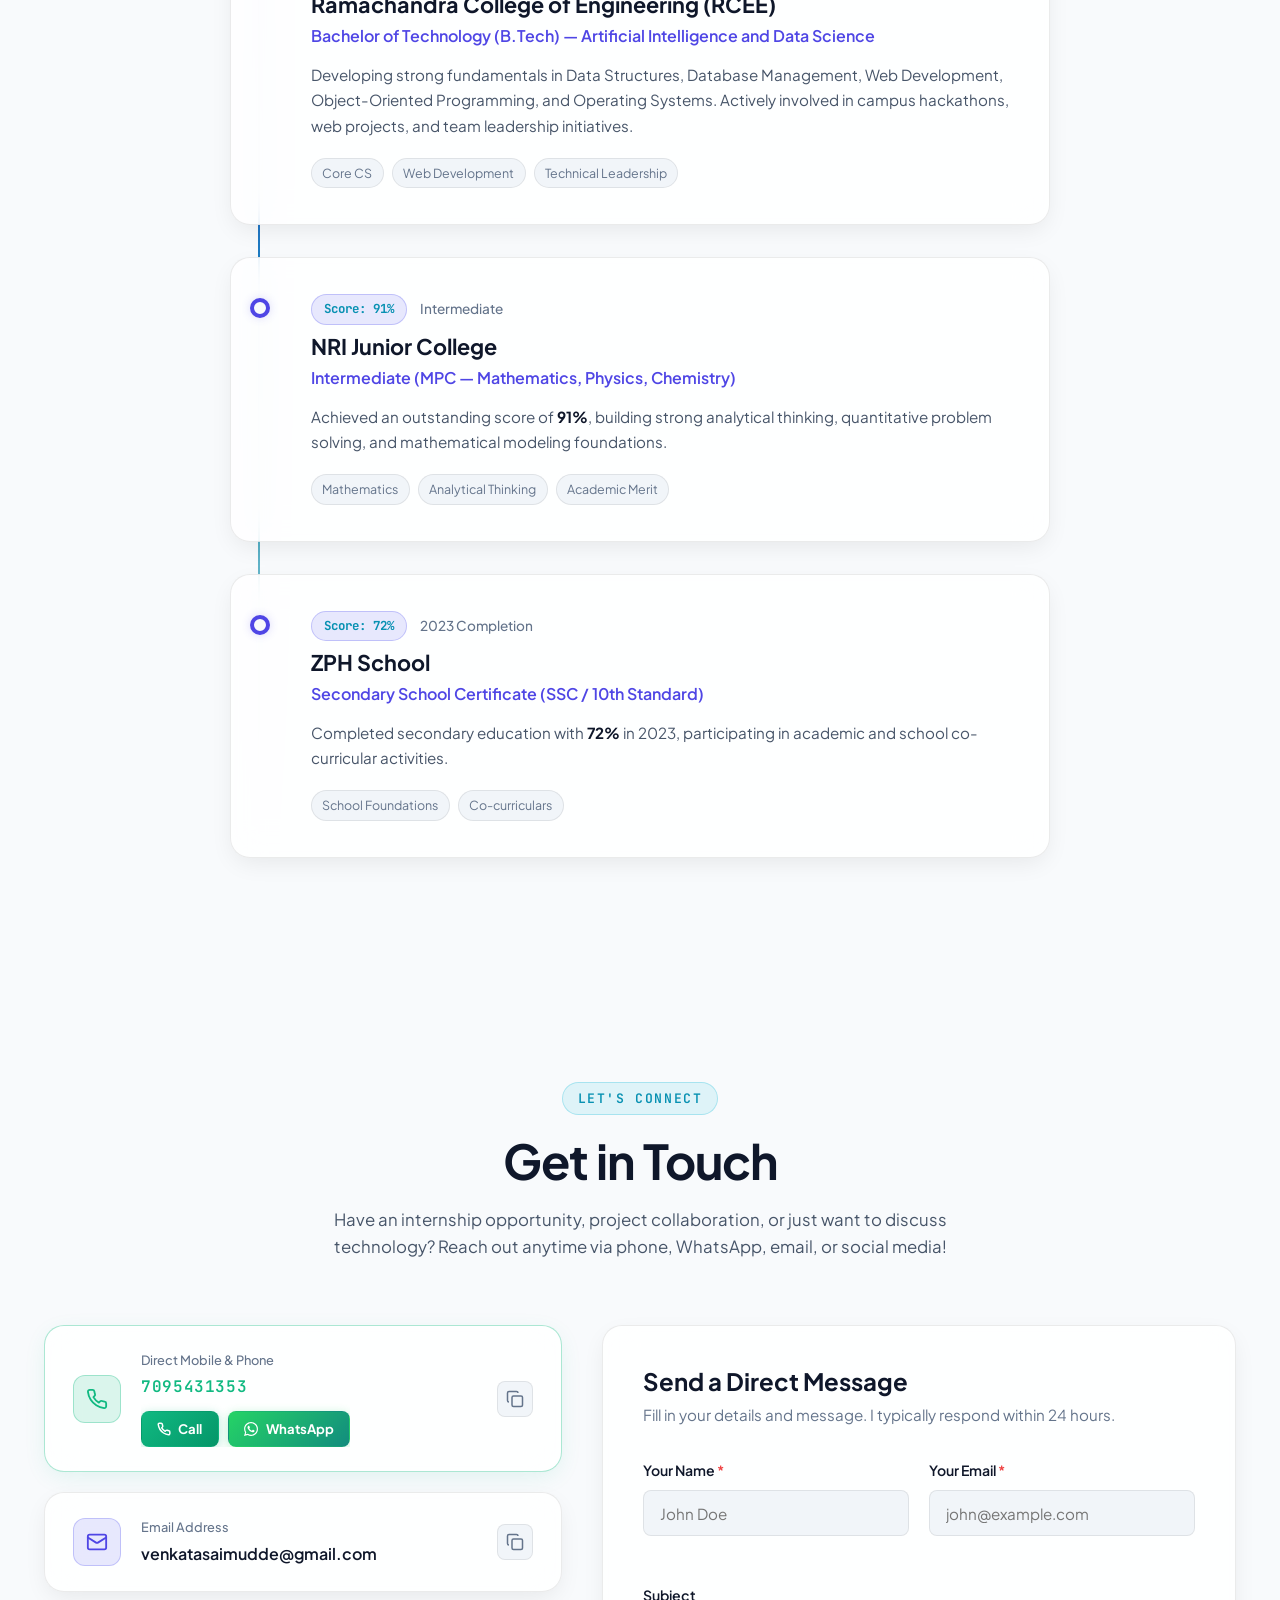
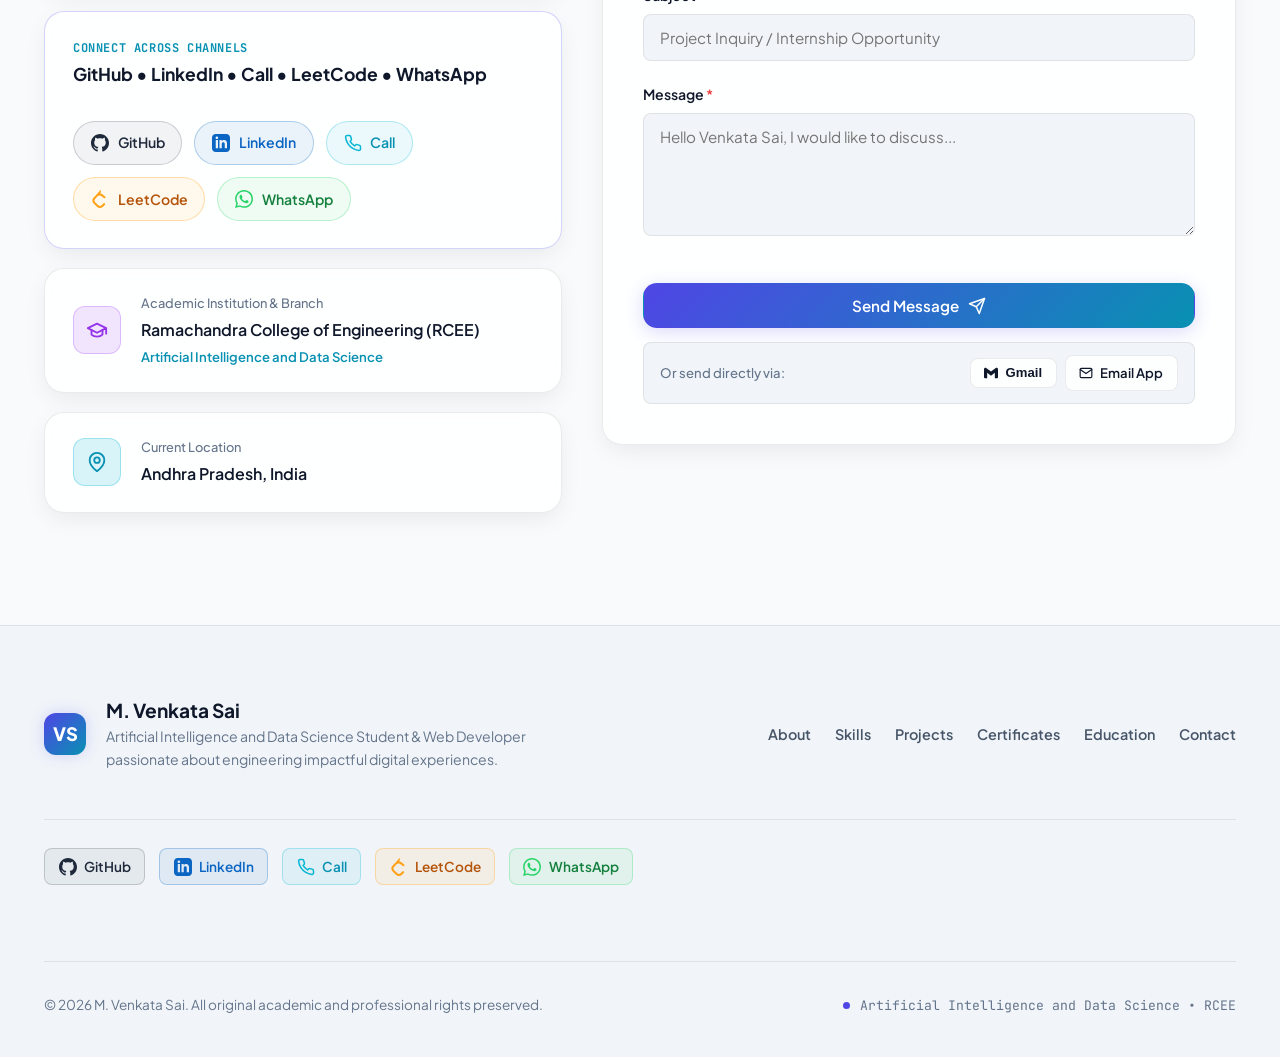
==== commit ef906cf9: "remove Tech Leader floating badge from hero profile image" ====
--- a/index.html
+++ b/index.html
@@ -295,18 +295,7 @@
                   <img src="profile.jpg" alt="M. Venkata Sai - Artificial Intelligence & Data Science Student" class="profile-photo" id="profile-img">
                   <div class="profile-ring-glow" aria-hidden="true"></div>
                 </div>
-                <div class="profile-badge-floating">
-                  <span class="badge-icon">
-                    <svg xmlns="http://www.w3.org/2000/svg" width="16" height="16" viewBox="0 0 24 24" fill="currentColor">
-                      <path d="M13 2L3 14h9l-1 8 10-12h-9l1-8z" />
-                    </svg>
-                  </span>
-                  <div class="badge-content">
-                    <span class="badge-title">Tech Leader</span>
-                    <span class="badge-sub">AI &amp; Web Solutions</span>
-                  </div>
-                </div>
-              </div>
+              </div><!-- /.profile-image-container -->
 
               <!-- Profile Details Footer Inside Card -->
               <div class="profile-card-details">
--- a/styles.css
+++ b/styles.css
@@ -152,9 +152,6 @@
 /* ======================================================== */
 /* CINEMATIC ENTRANCE EXPERIENCE (Venkata Sai Mudde)        */
 /* ======================================================== */
-body.cinematic-active {
-  overflow: hidden !important;
-}
 
 .cinematic-entrance {
   position: fixed;
@@ -167,19 +164,7 @@
   justify-content: center;
   overflow: hidden;
   background: #000000;
-  perspective: 1200px;
-  transform: translateZ(0);
-  transition: opacity 0.85s cubic-bezier(0.16, 1, 0.3, 1),
-              transform 1s cubic-bezier(0.16, 1, 0.3, 1),
-              filter 0.85s cubic-bezier(0.16, 1, 0.3, 1);
-  will-change: opacity, transform, filter;
-}
-
-.cinematic-entrance.exit {
-  opacity: 0;
-  pointer-events: none;
-  transform: scale(1.12) translateY(-25px);
-  filter: blur(14px);
+  /* NO transition here — JS sets it inline on dismiss */
 }
 
 /* Deep Black Base */
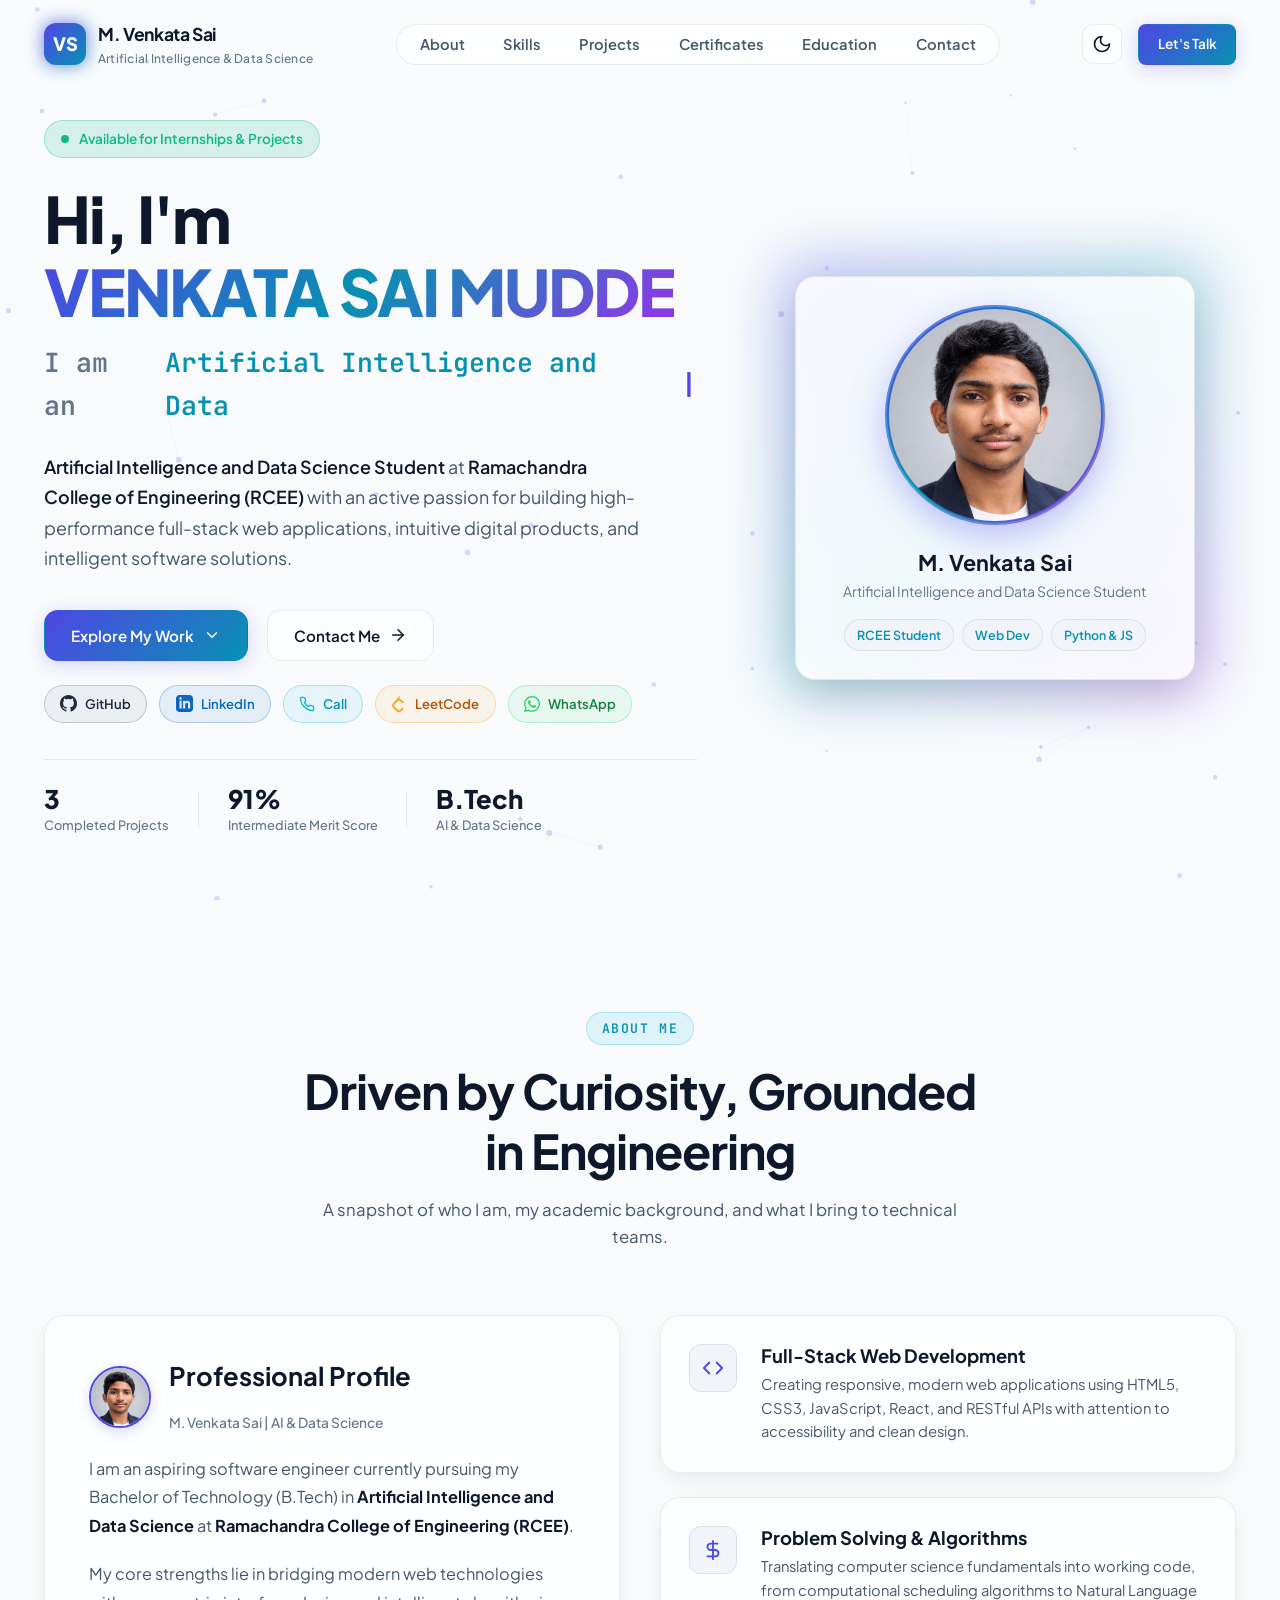
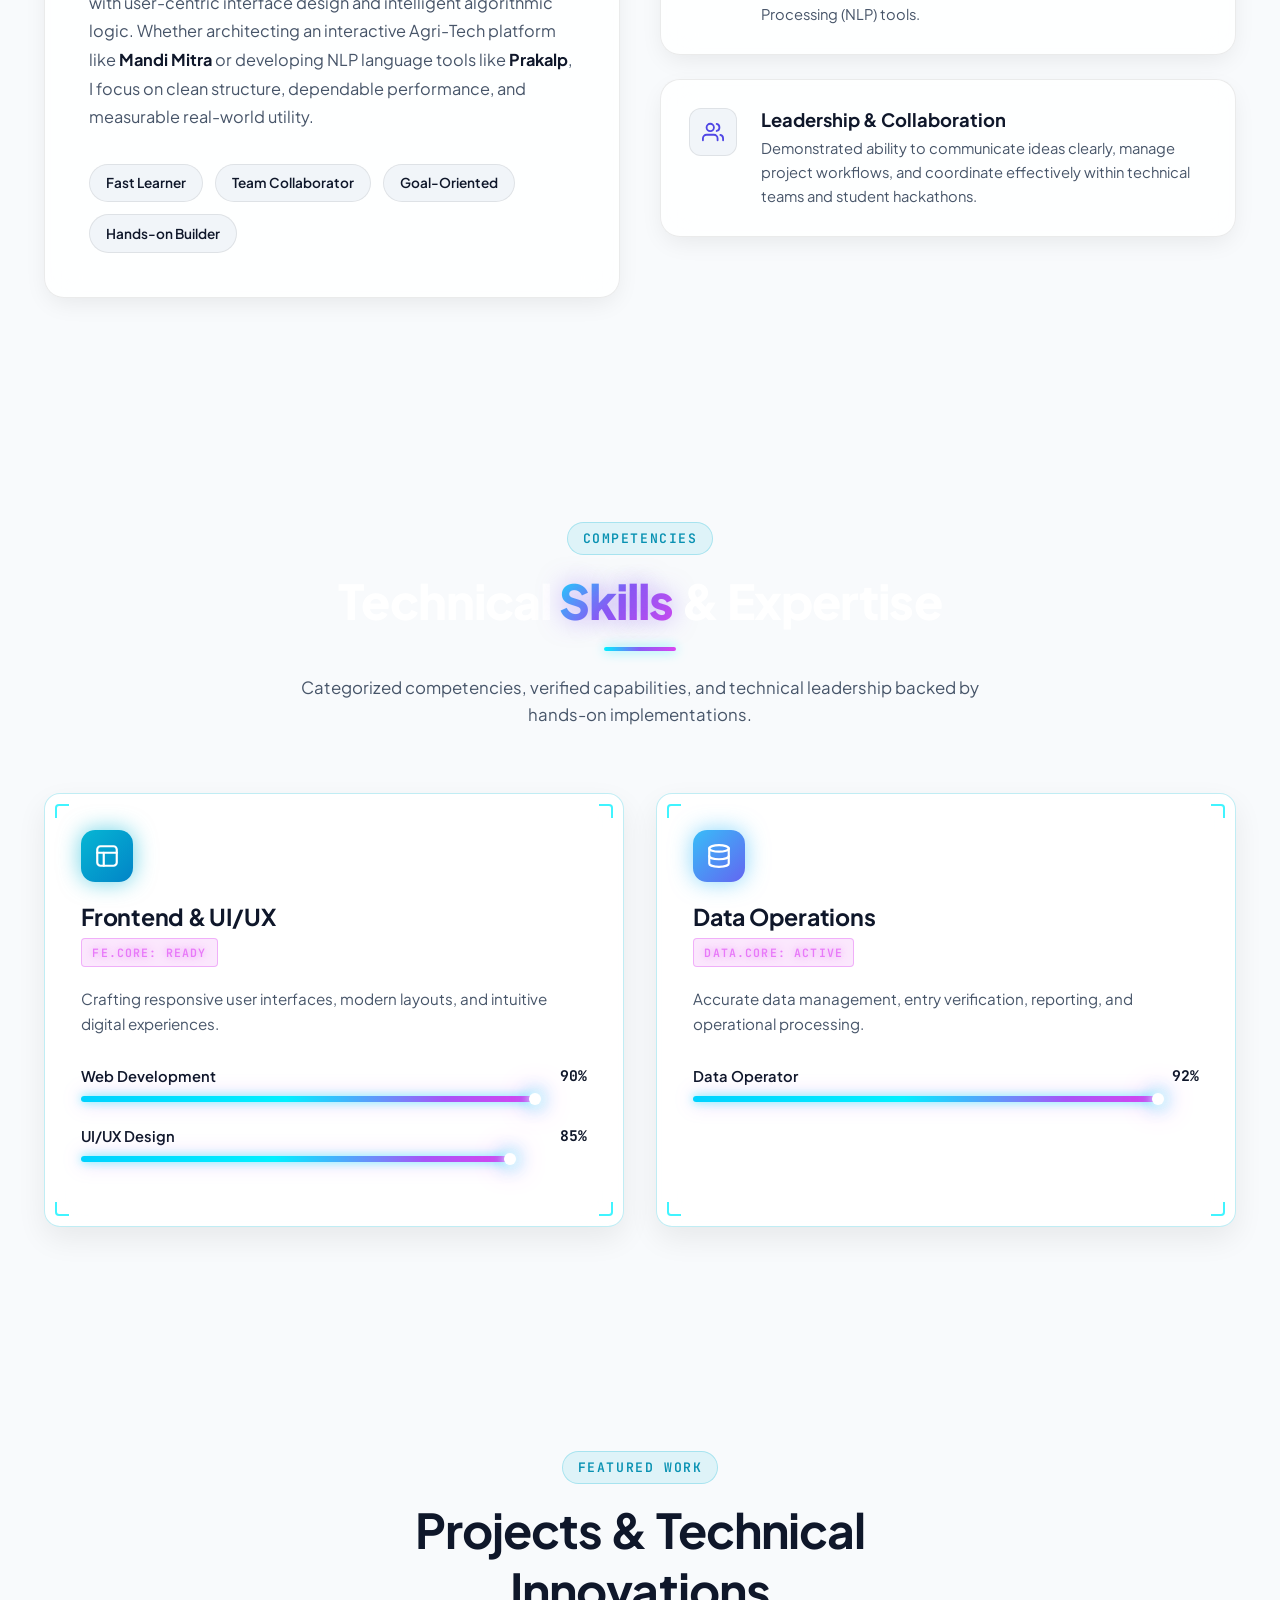
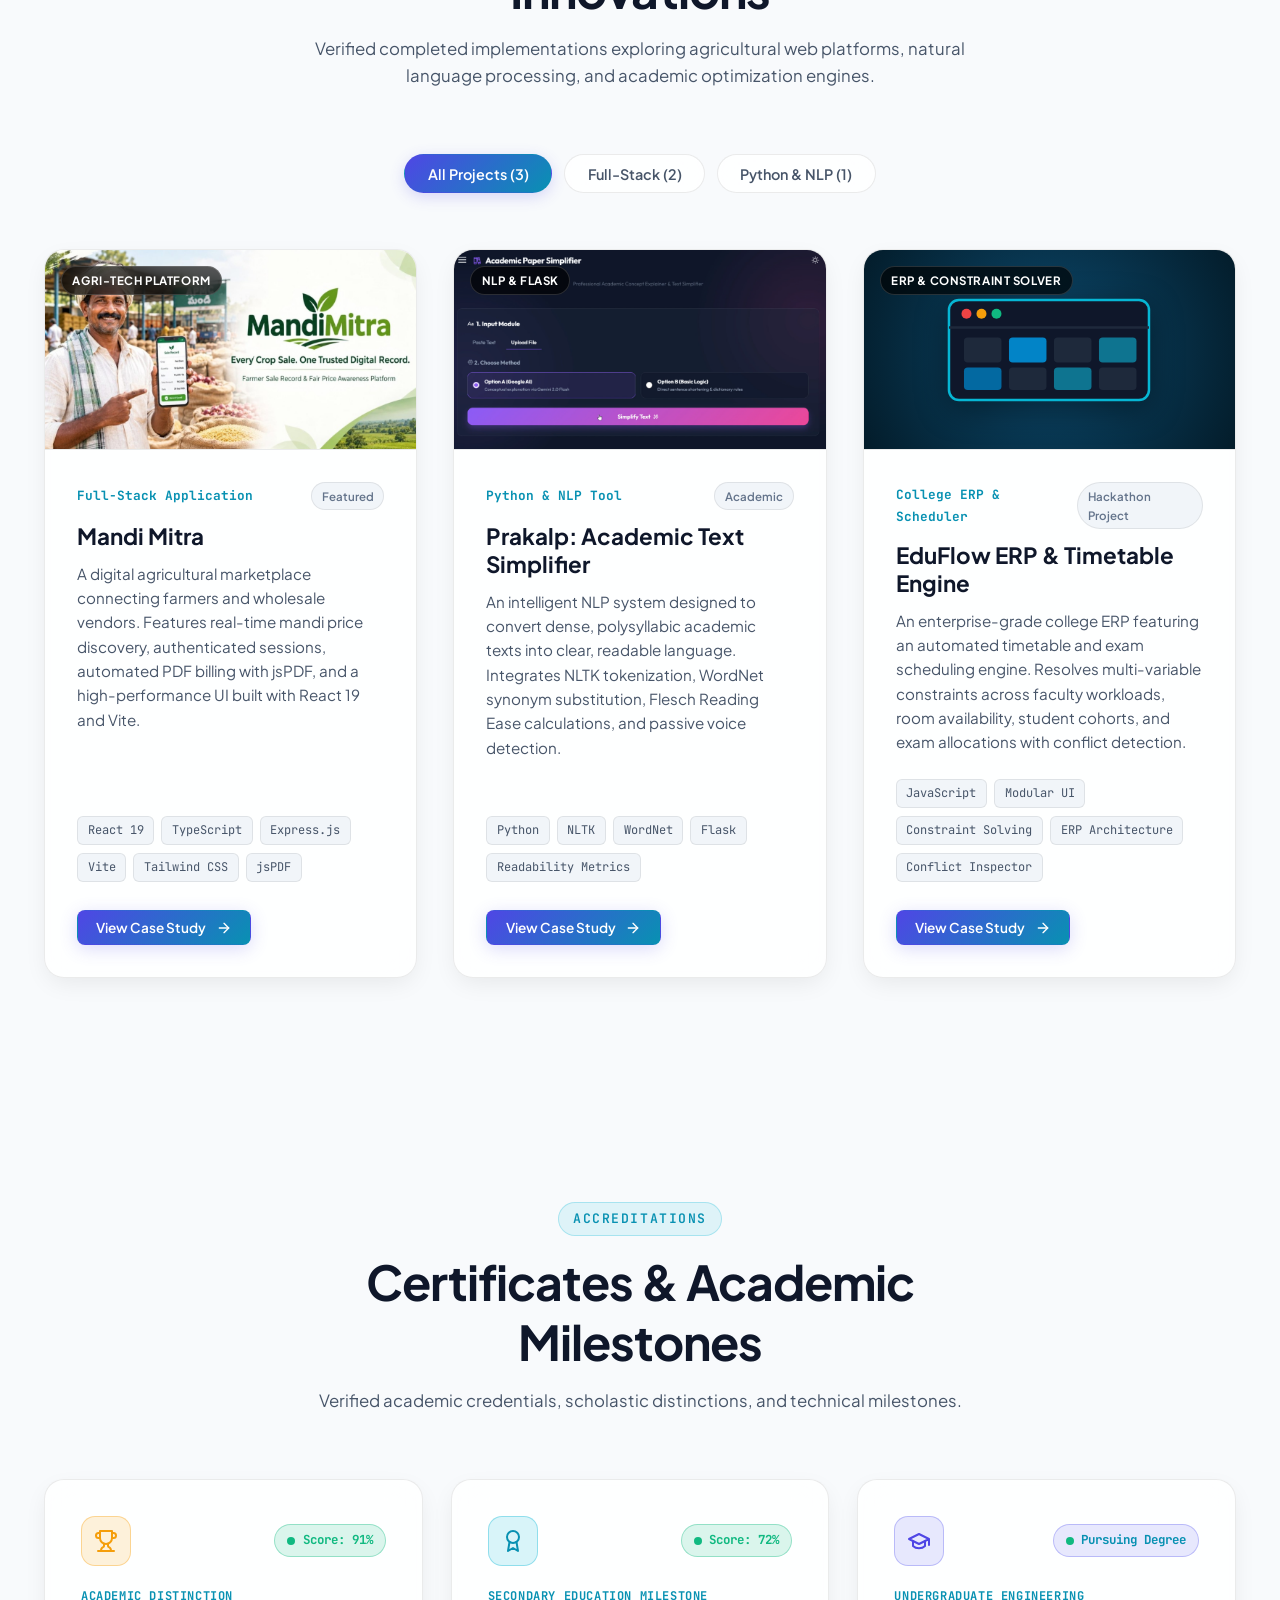
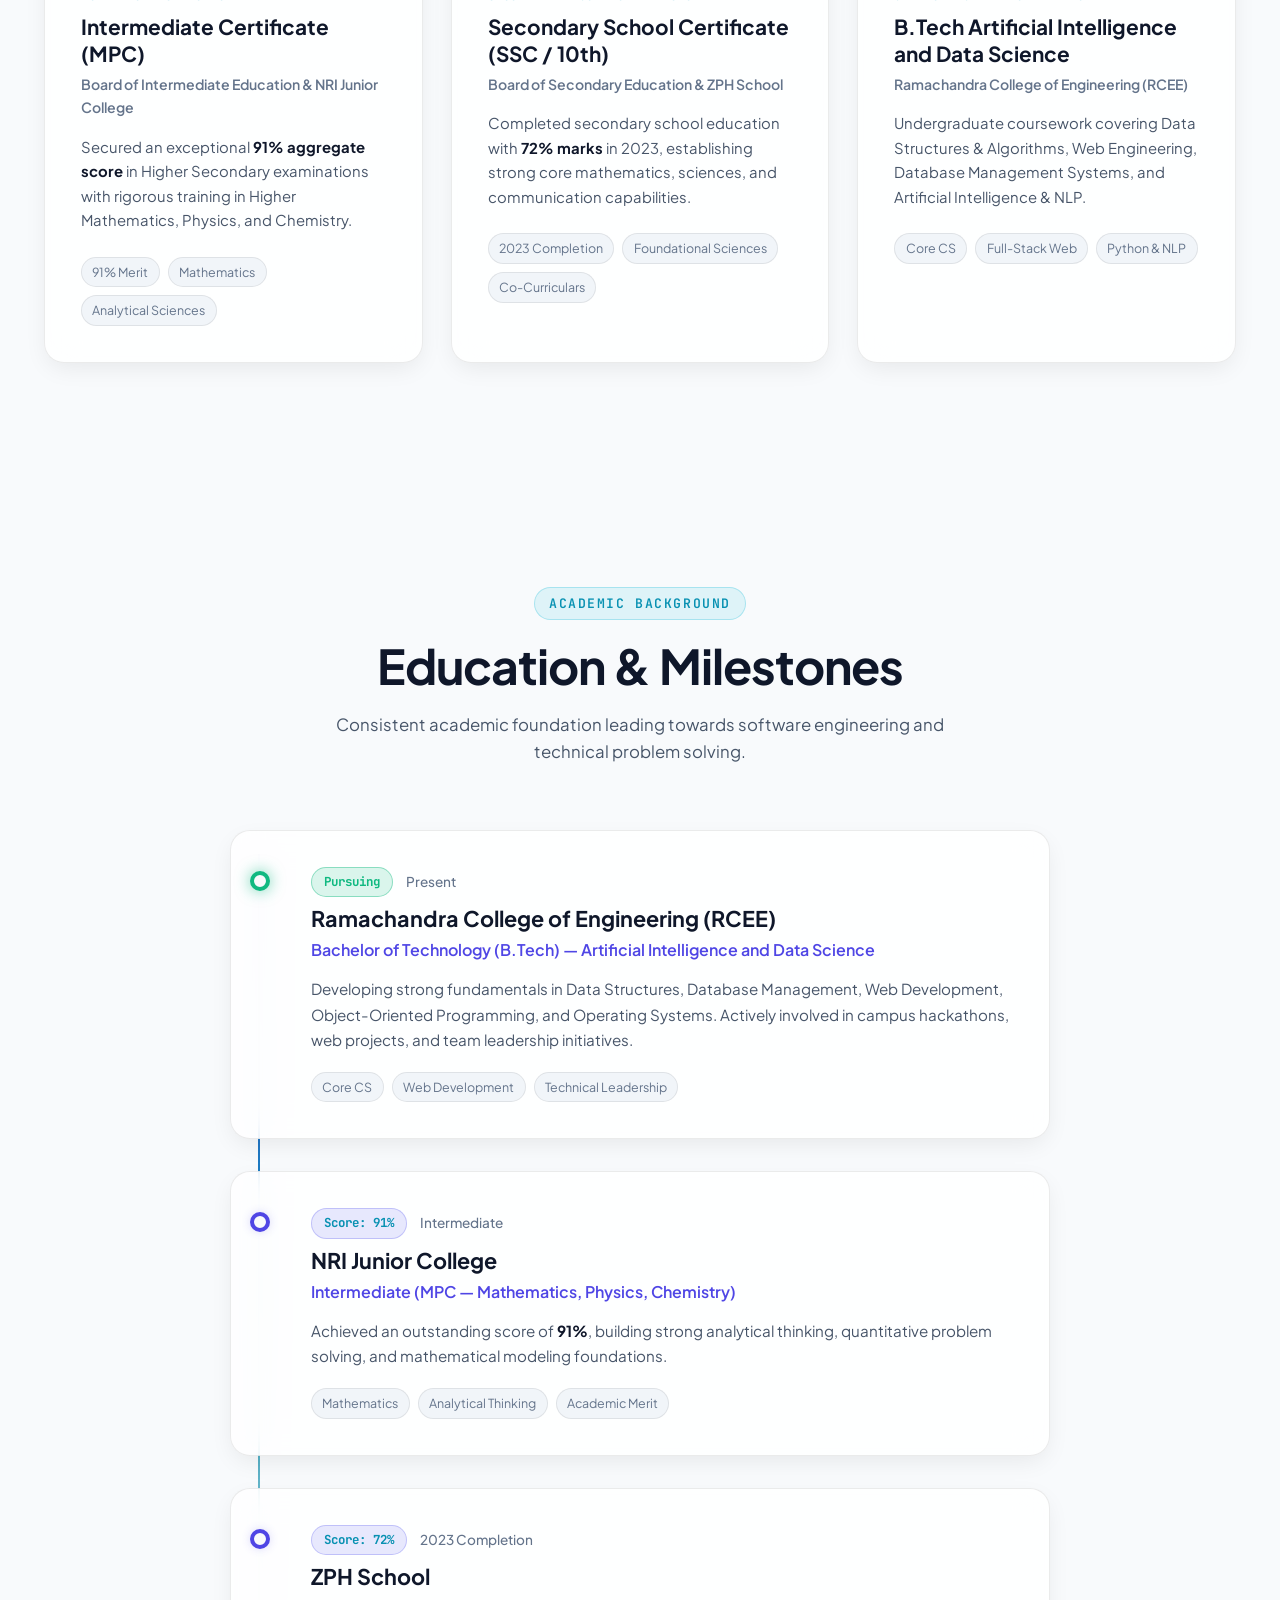
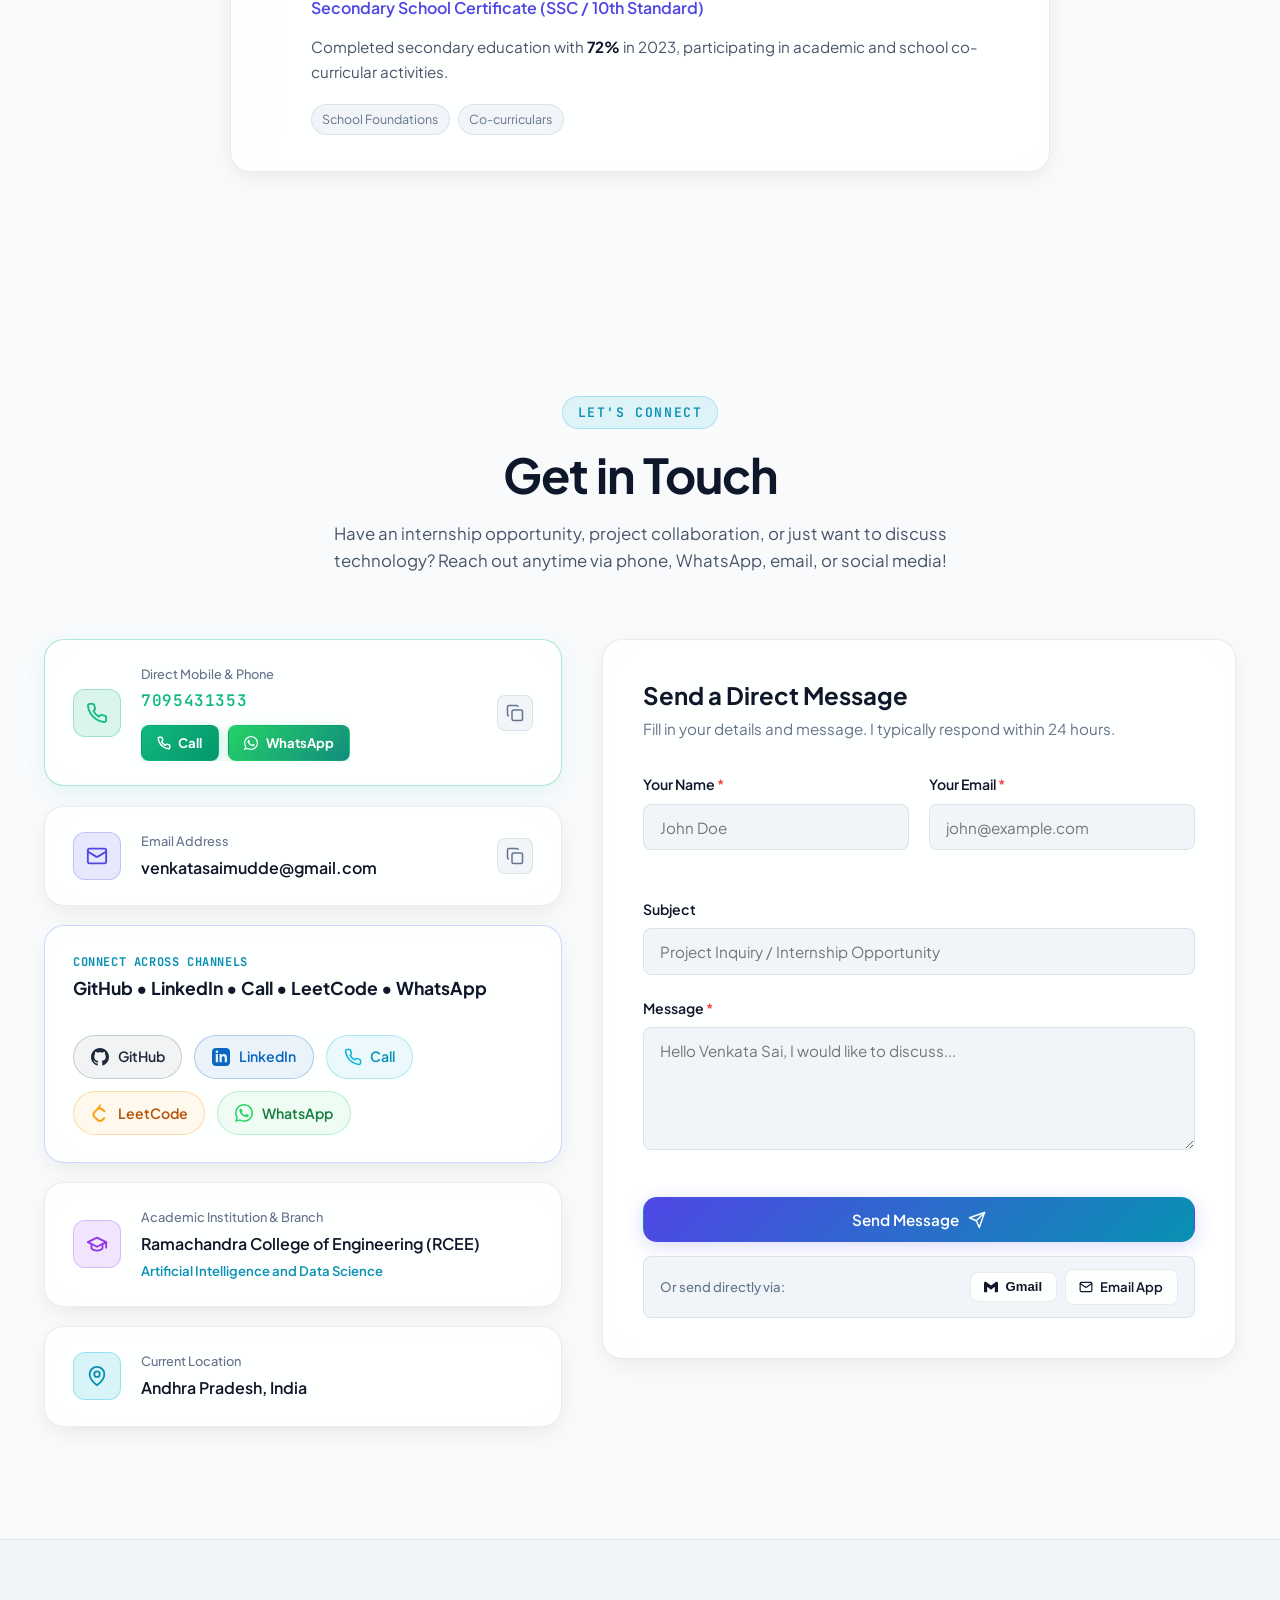
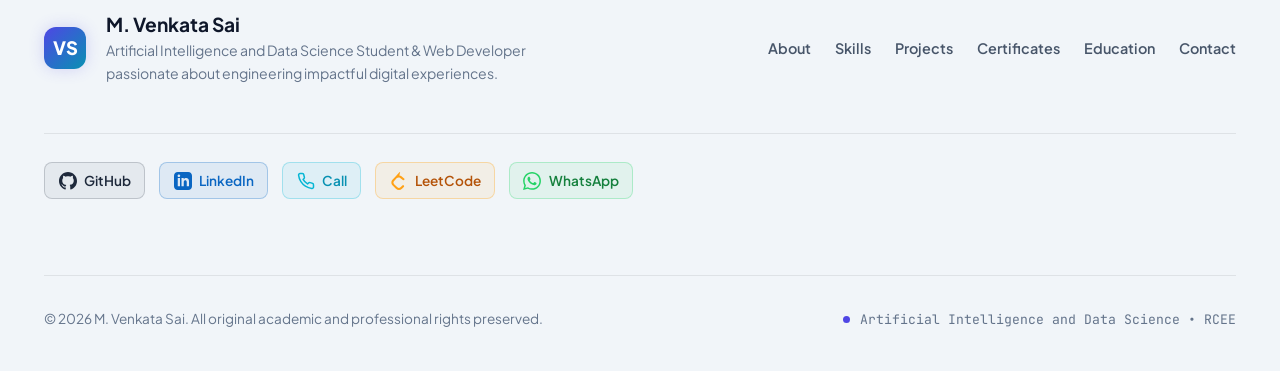
==== commit 0c096dc5: "Update cinematic intro, hexagon badge, progress bar, typewriter, and project modal banners" ====
--- a/index.html
+++ b/index.html
@@ -38,28 +38,52 @@
   <!-- CINEMATIC ENTRANCE ANIMATION (Venkata Sai Mudde)         -->
   <!-- ======================================================== -->
   <div id="cinematic-entrance" class="cinematic-entrance" aria-label="Welcome to Venkata Sai Mudde Portfolio">
-    <!-- Pure Black Deep Layer -->
-    <div class="cinematic-bg-black"></div>
-
-    <!-- Futuristic Animated 3D Perspective Grid -->
-    <div class="cinematic-perspective-grid" aria-hidden="true"></div>
-
-    <!-- Floating Particles & Soft Neon Light Streaks Canvas -->
+    <div class="cinematic-bg-radial" aria-hidden="true"></div>
     <canvas id="cinematic-canvas" class="cinematic-canvas" aria-hidden="true"></canvas>
-
-    <!-- Cinematic Glowing Blue & Violet Light Sweep Beam -->
-    <div class="cinematic-light-sweep" aria-hidden="true"></div>
 
     <!-- Center Cinematic Stage -->
     <div class="cinematic-stage">
-      <!-- Glowing Circular Ring around Profile Image -->
-      <div class="cinematic-avatar-container">
-        <div class="cinematic-ring ring-outer"></div>
-        <div class="cinematic-ring ring-mid"></div>
-        <div class="cinematic-ring ring-pulse"></div>
-        <div class="cinematic-avatar-disc">
-          <img src="profile.jpg" alt="Venkata Sai Mudde" class="cinematic-avatar-img">
-        </div>
+      <!-- Glowing Hexagon Monogram Badge (Matching Reference Video) -->
+      <div class="cinematic-hexagon-wrapper">
+        <svg class="cinematic-hexagon-svg" viewBox="0 0 100 116" fill="none" xmlns="http://www.w3.org/2000/svg">
+          <defs>
+            <linearGradient id="hexBorderGrad" x1="0%" y1="0%" x2="100%" y2="100%">
+              <stop offset="0%" stop-color="#00f0ff" />
+              <stop offset="50%" stop-color="#8b5cf6" />
+              <stop offset="100%" stop-color="#d946ef" />
+            </linearGradient>
+            <linearGradient id="hexLetterVGrad" x1="0%" y1="0%" x2="100%" y2="100%">
+              <stop offset="0%" stop-color="#00f0ff" />
+              <stop offset="100%" stop-color="#38bdf8" />
+            </linearGradient>
+            <linearGradient id="hexLetterSGrad" x1="0%" y1="0%" x2="100%" y2="100%">
+              <stop offset="0%" stop-color="#c084fc" />
+              <stop offset="100%" stop-color="#e879f9" />
+            </linearGradient>
+            <filter id="hexGlow" x="-20%" y="-20%" width="140%" height="140%">
+              <feGaussianBlur stdDeviation="3.5" result="glow" />
+              <feMerge>
+                <feMergeNode in="glow" />
+                <feMergeNode in="SourceGraphic" />
+              </feMerge>
+            </filter>
+          </defs>
+
+          <!-- Hexagon Outer Glow Path -->
+          <polygon points="50,6 94,31 94,85 50,110 6,85 6,31" stroke="url(#hexBorderGrad)" stroke-width="3" stroke-linecap="round" stroke-linejoin="round" class="hex-polygon-glow" filter="url(#hexGlow)" />
+          
+          <!-- Hexagon Crisp Stroke Path -->
+          <polygon points="50,6 94,31 94,85 50,110 6,85 6,31" stroke="url(#hexBorderGrad)" stroke-width="2.5" stroke-linecap="round" stroke-linejoin="round" class="hex-polygon" />
+
+          <!-- Center Diagonal Divider Line -->
+          <line x1="58" y1="36" x2="42" y2="80" stroke="rgba(255, 255, 255, 0.35)" stroke-width="2" stroke-linecap="round" class="hex-divider" />
+
+          <!-- Top-Left Letter V -->
+          <text x="36" y="54" font-family="'Plus Jakarta Sans', var(--font-sans), sans-serif" font-size="25" font-weight="800" fill="url(#hexLetterVGrad)" text-anchor="middle" class="hex-char hex-char-v">V</text>
+
+          <!-- Bottom-Right Letter S -->
+          <text x="64" y="78" font-family="'Plus Jakarta Sans', var(--font-sans), sans-serif" font-size="25" font-weight="800" fill="url(#hexLetterSGrad)" text-anchor="middle" class="hex-char hex-char-s">S</text>
+        </svg>
       </div>
 
       <!-- Letter-by-Letter Cinematic Name Reveal with 3D Depth & Gradient -->
@@ -77,22 +101,12 @@
         </span>
       </h1>
 
-      <!-- Smooth Upward Subtitle Reveal -->
-      <p class="cinematic-subtitle" id="cinematic-subtitle">
-        <span class="sub-word">Aspiring Developer</span>
-        <span class="sub-sep">•</span>
-        <span class="sub-word">Creative Thinker</span>
-        <span class="sub-sep">•</span>
-        <span class="sub-word">Tech Enthusiast</span>
-      </p>
-
-      <!-- Charging Loader & Status Progress -->
+      <!-- Charging Loader & Status Progress (Matching Video) -->
       <div class="cinematic-progress-wrap">
         <div class="cinematic-progress-bar">
           <div class="cinematic-progress-fill" id="cinematic-progress-fill"></div>
         </div>
         <div class="cinematic-progress-stats">
-          <span class="cinematic-status-text">SYSTEM INITIALIZED</span>
           <span class="cinematic-percent" id="cinematic-percent">0%</span>
         </div>
       </div>
@@ -148,16 +162,6 @@
           </svg>
         </button>
 
-        <!-- Portfolio PDF Download Link -->
-        <a href="M_Venkata_Sai_Portfolio.pdf" download="M_Venkata_Sai_Portfolio.pdf" class="pdf-btn" id="btn-download-pdf" title="Download Portfolio PDF">
-          <svg xmlns="http://www.w3.org/2000/svg" width="15" height="15" viewBox="0 0 24 24" fill="none" stroke="currentColor" stroke-width="2" stroke-linecap="round" stroke-linejoin="round">
-            <path d="M21 15v4a2 2 0 0 1-2 2H5a2 2 0 0 1-2-2v-4" />
-            <polyline points="7 10 12 15 17 10" />
-            <line x1="12" y1="15" x2="12" y2="3" />
-          </svg>
-          <span>PDF</span>
-        </a>
-
         <a href="#contact" class="btn btn-primary btn-sm nav-cta">Let's Talk</a>
 
         <!-- Mobile Hamburger Button -->
@@ -182,11 +186,11 @@
           </div>
 
           <h1 class="hero-title">
-            Hi, I'm <span class="gradient-text">M. Venkata Sai</span>
+            Hi, I'm <span class="gradient-text">VENKATA SAI MUDDE</span>
           </h1>
 
           <div class="typewriter-wrapper">
-            <span class="typewriter-prefix">I am a</span>
+            <span class="typewriter-prefix">I am an</span>
             <span id="typewriter-text" class="typewriter-text"></span>
             <span class="typewriter-cursor">|</span>
           </div>
@@ -314,13 +318,6 @@
         </div>
       </div>
 
-      <!-- Scroll Indicator -->
-      <a href="#about" class="scroll-indicator" aria-label="Scroll to About section">
-        <span class="mouse-icon">
-          <span class="mouse-wheel"></span>
-        </span>
-        <span class="scroll-text">Scroll to explore</span>
-      </a>
     </section>
 
     <!-- ABOUT SECTION -->
@@ -470,26 +467,6 @@
                   </div>
                 </div>
               </div>
-
-              <div class="cyber-skill-group">
-                <div class="cyber-skill-header">
-                  <span class="cyber-skill-label">Modern React &amp; Frameworks</span>
-                  <span class="cyber-skill-pct">88%</span>
-                </div>
-                <div class="cyber-bar-track">
-                  <div class="cyber-bar-fill" style="--skill-width: 88%;">
-                    <span class="cyber-bar-orb"></span>
-                  </div>
-                </div>
-              </div>
-            </div>
-
-            <div class="cyber-badges-row">
-              <span class="cyber-badge">HTML5</span>
-              <span class="cyber-badge">CSS3</span>
-              <span class="cyber-badge">JavaScript (ES6+)</span>
-              <span class="cyber-badge">React</span>
-              <span class="cyber-badge">Tailwind</span>
             </div>
           </div>
 
@@ -525,168 +502,6 @@
                   </div>
                 </div>
               </div>
-
-              <div class="cyber-skill-group">
-                <div class="cyber-skill-header">
-                  <span class="cyber-skill-label">Data Verification &amp; Accuracy</span>
-                  <span class="cyber-skill-pct">94%</span>
-                </div>
-                <div class="cyber-bar-track">
-                  <div class="cyber-bar-fill" style="--skill-width: 94%;">
-                    <span class="cyber-bar-orb"></span>
-                  </div>
-                </div>
-              </div>
-
-              <div class="cyber-skill-group">
-                <div class="cyber-skill-header">
-                  <span class="cyber-skill-label">Database &amp; Pipeline Management</span>
-                  <span class="cyber-skill-pct">89%</span>
-                </div>
-                <div class="cyber-bar-track">
-                  <div class="cyber-bar-fill" style="--skill-width: 89%;">
-                    <span class="cyber-bar-orb"></span>
-                  </div>
-                </div>
-              </div>
-            </div>
-
-            <div class="cyber-badges-row">
-              <span class="cyber-badge">Data Processing</span>
-              <span class="cyber-badge">Excel / Sheets</span>
-              <span class="cyber-badge">SQL</span>
-              <span class="cyber-badge">Verification</span>
-            </div>
-          </div>
-
-          <!-- CARD 3: AI & NLP Engineering -->
-          <div class="cyber-skill-card">
-            <span class="corner-bracket top-left"></span>
-            <span class="corner-bracket top-right"></span>
-            <span class="corner-bracket bottom-left"></span>
-            <span class="corner-bracket bottom-right"></span>
-
-            <div class="cyber-icon-box ai-cyber-icon">
-              <svg xmlns="http://www.w3.org/2000/svg" width="26" height="26" viewBox="0 0 24 24" fill="none" stroke="currentColor" stroke-width="2" stroke-linecap="round" stroke-linejoin="round">
-                <path d="M12 2a4 4 0 0 0-4 4c0 1.5.8 2.8 2 3.5V11a2 2 0 0 0 2 2v2a2 2 0 0 1-2 2H8a4 4 0 0 0-4 4"/>
-                <path d="M12 2a4 4 0 0 1 4 4c0 1.5-.8 2.8-2 3.5V11a2 2 0 0 1-2 2v2a2 2 0 0 0 2 2h2a4 4 0 0 1 4 4"/>
-                <circle cx="12" cy="12" r="2"/>
-              </svg>
-            </div>
-
-            <h3 class="cyber-card-title">Artificial Intelligence &amp; NLP</h3>
-            <span class="cyber-status-tag tag-magenta">AI.CORE: ONLINE</span>
-
-            <p class="cyber-card-desc">Applied machine learning algorithms, Python NLP pipeline development, and smart predictive models.</p>
-
-            <div class="cyber-skills-bars-list">
-              <div class="cyber-skill-group">
-                <div class="cyber-skill-header">
-                  <span class="cyber-skill-label">Python &amp; Computational Logic</span>
-                  <span class="cyber-skill-pct">90%</span>
-                </div>
-                <div class="cyber-bar-track">
-                  <div class="cyber-bar-fill" style="--skill-width: 90%;">
-                    <span class="cyber-bar-orb"></span>
-                  </div>
-                </div>
-              </div>
-
-              <div class="cyber-skill-group">
-                <div class="cyber-skill-header">
-                  <span class="cyber-skill-label">Natural Language Processing (Prakalp)</span>
-                  <span class="cyber-skill-pct">86%</span>
-                </div>
-                <div class="cyber-bar-track">
-                  <div class="cyber-bar-fill" style="--skill-width: 86%;">
-                    <span class="cyber-bar-orb"></span>
-                  </div>
-                </div>
-              </div>
-
-              <div class="cyber-skill-group">
-                <div class="cyber-skill-header">
-                  <span class="cyber-skill-label">Machine Learning &amp; Analytics</span>
-                  <span class="cyber-skill-pct">85%</span>
-                </div>
-                <div class="cyber-bar-track">
-                  <div class="cyber-bar-fill" style="--skill-width: 85%;">
-                    <span class="cyber-bar-orb"></span>
-                  </div>
-                </div>
-              </div>
-            </div>
-
-            <div class="cyber-badges-row">
-              <span class="cyber-badge">Python</span>
-              <span class="cyber-badge">NLP</span>
-              <span class="cyber-badge">NLTK</span>
-              <span class="cyber-badge">Flask API</span>
-              <span class="cyber-badge">AI/ML</span>
-            </div>
-          </div>
-
-          <!-- CARD 4: Power & Leadership Skills -->
-          <div class="cyber-skill-card">
-            <span class="corner-bracket top-left"></span>
-            <span class="corner-bracket top-right"></span>
-            <span class="corner-bracket bottom-left"></span>
-            <span class="corner-bracket bottom-right"></span>
-
-            <div class="cyber-icon-box lead-cyber-icon">
-              <svg xmlns="http://www.w3.org/2000/svg" width="26" height="26" viewBox="0 0 24 24" fill="none" stroke="currentColor" stroke-width="2" stroke-linecap="round" stroke-linejoin="round">
-                <path d="M12 2l3.09 6.26L22 9.27l-5 4.87 1.18 6.88L12 17.77l-6.18 3.25L7 14.14 2 9.27l6.91-1.01L12 2z"/>
-              </svg>
-            </div>
-
-            <h3 class="cyber-card-title">Power &amp; Leadership Skills</h3>
-            <span class="cyber-status-tag tag-magenta">LEAD.CORE: VERIFIED</span>
-
-            <p class="cyber-card-desc">Strategic technical leadership, collaborative project execution, rapid problem-solving, and clear communication.</p>
-
-            <div class="cyber-skills-bars-list">
-              <div class="cyber-skill-group">
-                <div class="cyber-skill-header">
-                  <span class="cyber-skill-label">Technical Leadership</span>
-                  <span class="cyber-skill-pct">94%</span>
-                </div>
-                <div class="cyber-bar-track">
-                  <div class="cyber-bar-fill" style="--skill-width: 94%;">
-                    <span class="cyber-bar-orb"></span>
-                  </div>
-                </div>
-              </div>
-
-              <div class="cyber-skill-group">
-                <div class="cyber-skill-header">
-                  <span class="cyber-skill-label">Problem Solving &amp; Analysis</span>
-                  <span class="cyber-skill-pct">92%</span>
-                </div>
-                <div class="cyber-bar-track">
-                  <div class="cyber-bar-fill" style="--skill-width: 92%;">
-                    <span class="cyber-bar-orb"></span>
-                  </div>
-                </div>
-              </div>
-
-              <div class="cyber-skill-group">
-                <div class="cyber-skill-header">
-                  <span class="cyber-skill-label">Communication &amp; Team Management</span>
-                  <span class="cyber-skill-pct">91%</span>
-                </div>
-                <div class="cyber-bar-track">
-                  <div class="cyber-bar-fill" style="--skill-width: 91%;">
-                    <span class="cyber-bar-orb"></span>
-                  </div>
-                </div>
-              </div>
-            </div>
-
-            <div class="cyber-badges-row">
-              <span class="cyber-badge">Leadership</span>
-              <span class="cyber-badge">Communication</span>
-              <span class="cyber-badge">Project Management</span>
-              <span class="cyber-badge">Agile</span>
             </div>
           </div>
         </div>
@@ -718,19 +533,7 @@
             <div class="project-preview-box">
               <div class="project-banner mandimitra-banner">
                 <div class="banner-badge">Agri-Tech Platform</div>
-                <div class="banner-illustration">
-                  <svg viewBox="0 0 200 120" fill="none" xmlns="http://www.w3.org/2000/svg" class="banner-svg">
-                    <rect x="20" y="20" width="160" height="80" rx="8" fill="#132a13" stroke="#52b788"
-                      stroke-width="2" />
-                    <line x1="35" y1="40" x2="90" y2="40" stroke="#74c69d" stroke-width="3" stroke-linecap="round" />
-                    <line x1="35" y1="52" x2="70" y2="52" stroke="#95d5b2" stroke-width="2" stroke-linecap="round" />
-                    <rect x="115" y="35" width="50" height="50" rx="6" fill="#1b4332" />
-                    <circle cx="140" cy="55" r="14" fill="#40916c" />
-                    <path d="M135 55 L139 59 L147 50" stroke="#d8f3dc" stroke-width="2" stroke-linecap="round"
-                      stroke-linejoin="round" />
-                    <line x1="35" y1="75" x2="85" y2="75" stroke="#b7e4c7" stroke-width="2" />
-                  </svg>
-                </div>
+                <img src="mandimitra.jpg" alt="Mandi Mitra - Digital Agricultural Marketplace" class="project-banner-img">
               </div>
             </div>
             <div class="project-content">
@@ -770,22 +573,7 @@
             <div class="project-preview-box">
               <div class="project-banner prakalp-banner">
                 <div class="banner-badge">NLP & Flask</div>
-                <div class="banner-illustration">
-                  <svg viewBox="0 0 200 120" fill="none" xmlns="http://www.w3.org/2000/svg" class="banner-svg">
-                    <rect x="20" y="20" width="160" height="80" rx="8" fill="#1e1b4b" stroke="#818cf8"
-                      stroke-width="2" />
-                    <rect x="35" y="35" width="55" height="50" rx="4" fill="#312e81" stroke="#6366f1"
-                      stroke-width="1.5" />
-                    <line x1="42" y1="46" x2="78" y2="46" stroke="#c7d2fe" stroke-width="2" />
-                    <line x1="42" y1="54" x2="68" y2="54" stroke="#a5b4fc" stroke-width="1.5" />
-                    <path d="M96 60 L108 60 M104 56 L108 60 L104 64" stroke="#38bdf8" stroke-width="2"
-                      stroke-linecap="round" stroke-linejoin="round" />
-                    <rect x="115" y="35" width="55" height="50" rx="4" fill="#0f172a" stroke="#38bdf8"
-                      stroke-width="1.5" />
-                    <line x1="122" y1="46" x2="158" y2="46" stroke="#e0f2fe" stroke-width="2" />
-                    <line x1="122" y1="54" x2="148" y2="54" stroke="#7dd3fc" stroke-width="1.5" />
-                  </svg>
-                </div>
+                <img src="prakalp.png" alt="Prakalp: Academic Text Simplifier" class="project-banner-img">
               </div>
             </div>
             <div class="project-content">
--- a/styles.css
+++ b/styles.css
@@ -165,6 +165,14 @@
   overflow: hidden;
   background: #000000;
   /* NO transition here — JS sets it inline on dismiss */
+}
+
+/* Deep Radial Dark Background */
+.cinematic-bg-radial {
+  position: absolute;
+  inset: 0;
+  background: radial-gradient(circle at 50% 45%, #0d1222 0%, #030712 65%, #000000 100%);
+  z-index: 1;
 }
 
 /* Deep Black Base */
@@ -298,98 +306,91 @@
   padding: 0 1.5rem;
 }
 
-/* Glowing Circular Ring around Profile Image */
-.cinematic-avatar-container {
+/* Glowing Hexagon Monogram Badge (Matching Reference Video) */
+.cinematic-hexagon-wrapper {
   position: relative;
-  width: 120px;
-  height: 120px;
-  margin-bottom: 2rem;
+  width: 84px;
+  height: 98px;
+  margin-bottom: 1.5rem;
   display: flex;
   align-items: center;
   justify-content: center;
-  opacity: 0;
-  transform: scale(0.7);
-  animation: avatarPop 1s cubic-bezier(0.16, 1, 0.3, 1) 0.2s forwards;
-}
-
-@keyframes avatarPop {
+  animation: hexAppear 0.8s cubic-bezier(0.16, 1, 0.3, 1) forwards;
+  filter: drop-shadow(0 0 16px rgba(0, 240, 255, 0.45));
+}
+
+.cinematic-hexagon-svg {
+  width: 100%;
+  height: 100%;
+  overflow: visible;
+}
+
+.hex-polygon {
+  stroke-dasharray: 320;
+  stroke-dashoffset: 320;
+  animation: drawHexagon 1.1s cubic-bezier(0.4, 0, 0.2, 1) 0.1s forwards;
+}
+
+.hex-polygon-glow {
+  stroke-dasharray: 320;
+  stroke-dashoffset: 320;
+  animation: drawHexagon 1.1s cubic-bezier(0.4, 0, 0.2, 1) 0.1s forwards;
+  opacity: 0.7;
+}
+
+@keyframes drawHexagon {
+  0% {
+    stroke-dashoffset: 320;
+  }
+  100% {
+    stroke-dashoffset: 0;
+  }
+}
+
+@keyframes hexAppear {
   0% {
     opacity: 0;
-    transform: scale(0.65);
-    filter: blur(10px);
+    transform: scale(0.65) translateY(-8px);
+  }
+  100% {
+    opacity: 1;
+    transform: scale(1) translateY(0);
+  }
+}
+
+.hex-divider {
+  opacity: 0;
+  animation: fadeInDivider 0.4s ease 0.6s forwards;
+}
+
+@keyframes fadeInDivider {
+  to {
+    opacity: 1;
+  }
+}
+
+.hex-char {
+  opacity: 0;
+  filter: drop-shadow(0 0 8px rgba(0, 240, 255, 0.6));
+}
+
+.hex-char-v {
+  animation: popChar 0.45s cubic-bezier(0.16, 1, 0.3, 1) 0.45s forwards;
+}
+
+.hex-char-s {
+  animation: popChar 0.45s cubic-bezier(0.16, 1, 0.3, 1) 0.55s forwards;
+}
+
+@keyframes popChar {
+  0% {
+    opacity: 0;
+    transform: scale(0.6);
   }
   100% {
     opacity: 1;
     transform: scale(1);
-    filter: blur(0);
-  }
-}
-
-.cinematic-ring {
-  position: absolute;
-  border-radius: 50%;
-  pointer-events: none;
-}
-
-.cinematic-ring.ring-outer {
-  width: 144px;
-  height: 144px;
-  border: 2px dashed rgba(0, 240, 255, 0.7);
-  box-shadow: 0 0 20px rgba(0, 240, 255, 0.35);
-  animation: rotateOuter 14s linear infinite;
-}
-
-.cinematic-ring.ring-mid {
-  width: 132px;
-  height: 132px;
-  border: 2.5px solid transparent;
-  border-top-color: #8b5cf6;
-  border-bottom-color: #00f0ff;
-  border-right-color: #d946ef;
-  box-shadow: 0 0 25px rgba(139, 92, 246, 0.45);
-  animation: rotateMid 7s linear infinite reverse;
-}
-
-.cinematic-ring.ring-pulse {
-  width: 116px;
-  height: 116px;
-  border-radius: 50%;
-  box-shadow: 0 0 35px rgba(0, 240, 255, 0.5), inset 0 0 25px rgba(217, 70, 239, 0.4);
-  animation: ringPulseGlow 2.5s ease-in-out infinite alternate;
-}
-
-@keyframes rotateOuter {
-  from { transform: rotate(0deg); }
-  to { transform: rotate(360deg); }
-}
-
-@keyframes rotateMid {
-  from { transform: rotate(0deg); }
-  to { transform: rotate(360deg); }
-}
-
-@keyframes ringPulseGlow {
-  0% { transform: scale(0.96); opacity: 0.6; }
-  100% { transform: scale(1.05); opacity: 1; }
-}
-
-.cinematic-avatar-disc {
-  position: relative;
-  width: 104px;
-  height: 104px;
-  border-radius: 50%;
-  overflow: hidden;
-  border: 2.5px solid rgba(255, 255, 255, 0.9);
-  box-shadow: 0 0 25px rgba(0, 240, 255, 0.6);
-  background: #0b0f19;
-  z-index: 2;
-}
-
-.cinematic-avatar-img {
-  width: 100%;
-  height: 100%;
-  object-fit: cover;
-  display: block;
+  }
 }
 
 /* Letter-by-Letter Cinematic Name Reveal with 3D Depth */
@@ -444,78 +445,30 @@
 .part-venkata .c-letter {
   color: #ff9d00;
   text-shadow: 
-    0 0 12px rgba(255, 157, 0, 0.85),
-    0 0 30px rgba(255, 157, 0, 0.5),
-    0 4px 15px rgba(0, 0, 0, 0.95);
-}
-
-.part-sai .c-letter {
+    0 0 14px rgba(255, 157, 0, 0.9),
+    0 0 32px rgba(255, 157, 0, 0.55),
+    0 3px 12px rgba(0, 0, 0, 0.95);
+}
+
+.part-sai .c-letter,
+.part-mudde .c-letter {
   color: #00f0ff;
   text-shadow: 
     0 0 14px rgba(0, 240, 255, 0.95),
     0 0 35px rgba(0, 240, 255, 0.6),
-    0 4px 15px rgba(0, 0, 0, 0.95);
-}
-
-.part-mudde .c-letter {
-  color: #00f5d4;
-  text-shadow: 
-    0 0 12px rgba(0, 245, 212, 0.85),
-    0 0 30px rgba(139, 92, 246, 0.5),
-    0 4px 15px rgba(0, 0, 0, 0.95);
-}
-
-/* Cinematic Subtitle (Smooth Upward Motion) */
-.cinematic-subtitle {
-  font-family: var(--font-sans);
-  font-size: clamp(0.88rem, 1.6vw, 1.15rem);
-  font-weight: 500;
-  letter-spacing: 0.12em;
-  color: rgba(226, 232, 240, 0.9);
-  text-transform: uppercase;
-  margin: 0 0 2.25rem 0;
-  display: flex;
-  align-items: center;
-  justify-content: center;
-  flex-wrap: wrap;
-  gap: 0.75rem;
-  opacity: 0;
-  transform: translateY(22px);
-  filter: blur(8px);
-  animation: subtitleSlideUp 0.9s cubic-bezier(0.16, 1, 0.3, 1) 1.5s forwards;
-}
-
-@keyframes subtitleSlideUp {
-  0% {
-    opacity: 0;
-    transform: translateY(22px);
-    filter: blur(8px);
-  }
-  100% {
-    opacity: 1;
-    transform: translateY(0);
-    filter: blur(0);
-  }
-}
-
-.cinematic-subtitle .sub-word {
-  color: rgba(241, 245, 249, 0.92);
-}
-
-.cinematic-subtitle .sub-sep {
-  color: #00f0ff;
-  text-shadow: 0 0 10px #00f0ff;
-}
-
-/* Charging Progress Bar & Stats */
+    0 3px 12px rgba(0, 0, 0, 0.95);
+}
+
+/* Charging Progress Bar & Stats (Matching Reference Video) */
 .cinematic-progress-wrap {
   width: 100%;
-  max-width: 320px;
+  max-width: 230px;
   display: flex;
   flex-direction: column;
-  gap: 0.65rem;
+  align-items: center;
   opacity: 0;
-  animation: fadeInProgress 0.6s ease 0.6s forwards;
+  animation: fadeInProgress 0.6s ease 0.4s forwards;
+  margin-top: 0.4rem;
 }
 
 @keyframes fadeInProgress {
@@ -524,11 +477,11 @@
 
 .cinematic-progress-bar {
   width: 100%;
-  height: 5px;
-  background: rgba(255, 255, 255, 0.1);
+  height: 3.5px;
+  background: rgba(255, 255, 255, 0.12);
   border-radius: 999px;
   overflow: hidden;
-  box-shadow: inset 0 1px 3px rgba(0, 0, 0, 0.8);
+  box-shadow: inset 0 1px 2px rgba(0, 0, 0, 0.8);
 }
 
 .cinematic-progress-fill {
@@ -536,27 +489,24 @@
   height: 100%;
   border-radius: 999px;
   background: linear-gradient(90deg, #00f0ff, #8b5cf6, #d946ef);
-  box-shadow: 0 0 12px rgba(0, 240, 255, 0.8), 0 0 24px rgba(217, 70, 239, 0.5);
-  transition: width 0.1s linear;
+  box-shadow: 0 0 10px rgba(0, 240, 255, 0.8), 0 0 20px rgba(217, 70, 239, 0.5);
+  transition: width 0.08s linear;
 }
 
 .cinematic-progress-stats {
   display: flex;
-  justify-content: space-between;
+  justify-content: center;
   align-items: center;
   font-family: var(--font-mono);
-  font-size: 0.72rem;
-  letter-spacing: 0.12em;
-}
-
-.cinematic-status-text {
-  color: rgba(148, 163, 184, 0.8);
+  font-size: 0.92rem;
+  letter-spacing: 0.08em;
+  margin-top: 0.65rem;
 }
 
 .cinematic-percent {
   color: #00f0ff;
   font-weight: 700;
-  text-shadow: 0 0 10px rgba(0, 240, 255, 0.7);
+  text-shadow: 0 0 12px rgba(0, 240, 255, 0.8);
 }
 
 /* Layout Container */
@@ -1862,6 +1812,14 @@
 
 .project-card:hover .project-banner {
   transform: scale(1.04);
+}
+
+.project-banner-img {
+  width: 100%;
+  height: 100%;
+  object-fit: cover;
+  object-position: center;
+  display: block;
 }
 
 .banner-badge {
@@ -3076,6 +3034,23 @@
   color: var(--text-primary);
   border-color: var(--border-glow);
   transform: rotate(90deg);
+}
+
+.modal-banner-wrap {
+  width: 100%;
+  max-height: 220px;
+  overflow: hidden;
+  border-radius: var(--radius-md);
+  margin-bottom: 1.25rem;
+  border: 1px solid var(--border-subtle);
+}
+
+.modal-banner-img {
+  width: 100%;
+  height: 100%;
+  max-height: 220px;
+  object-fit: cover;
+  display: block;
 }
 
 .modal-header-tag {
